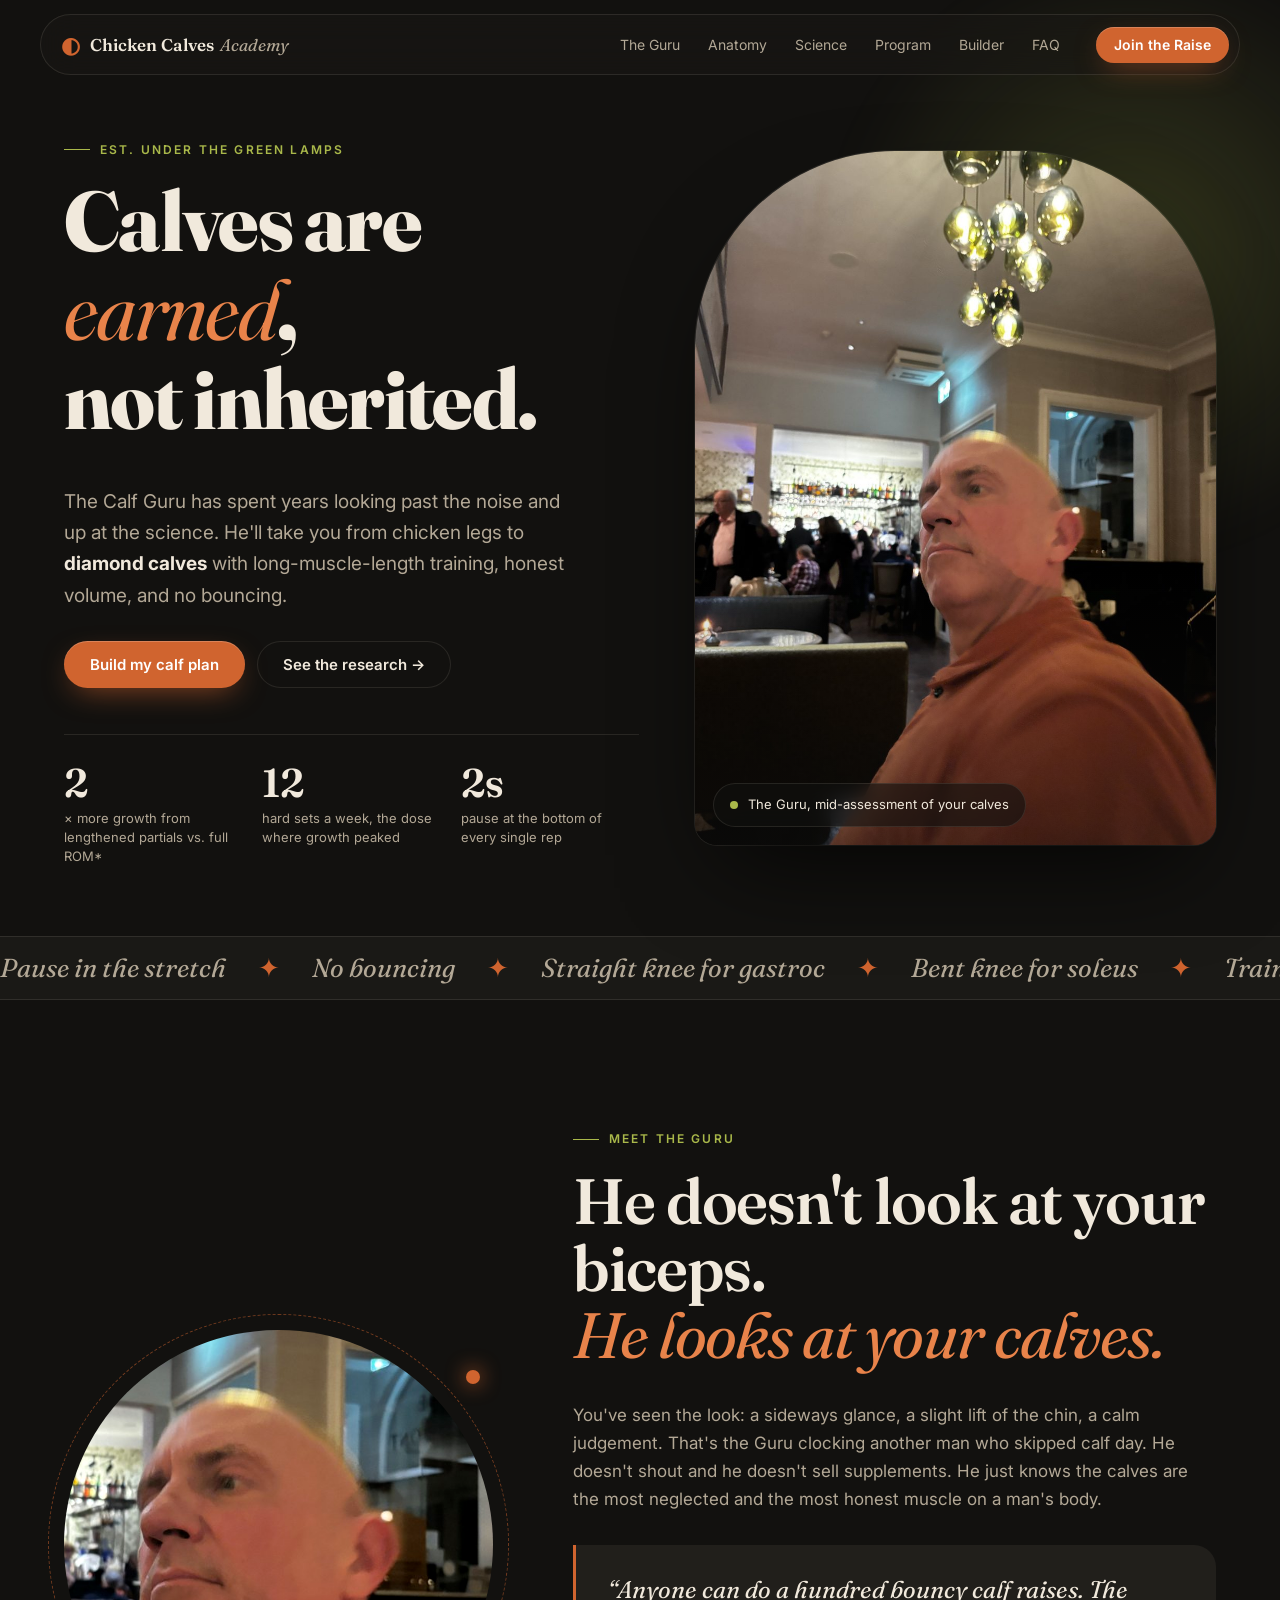
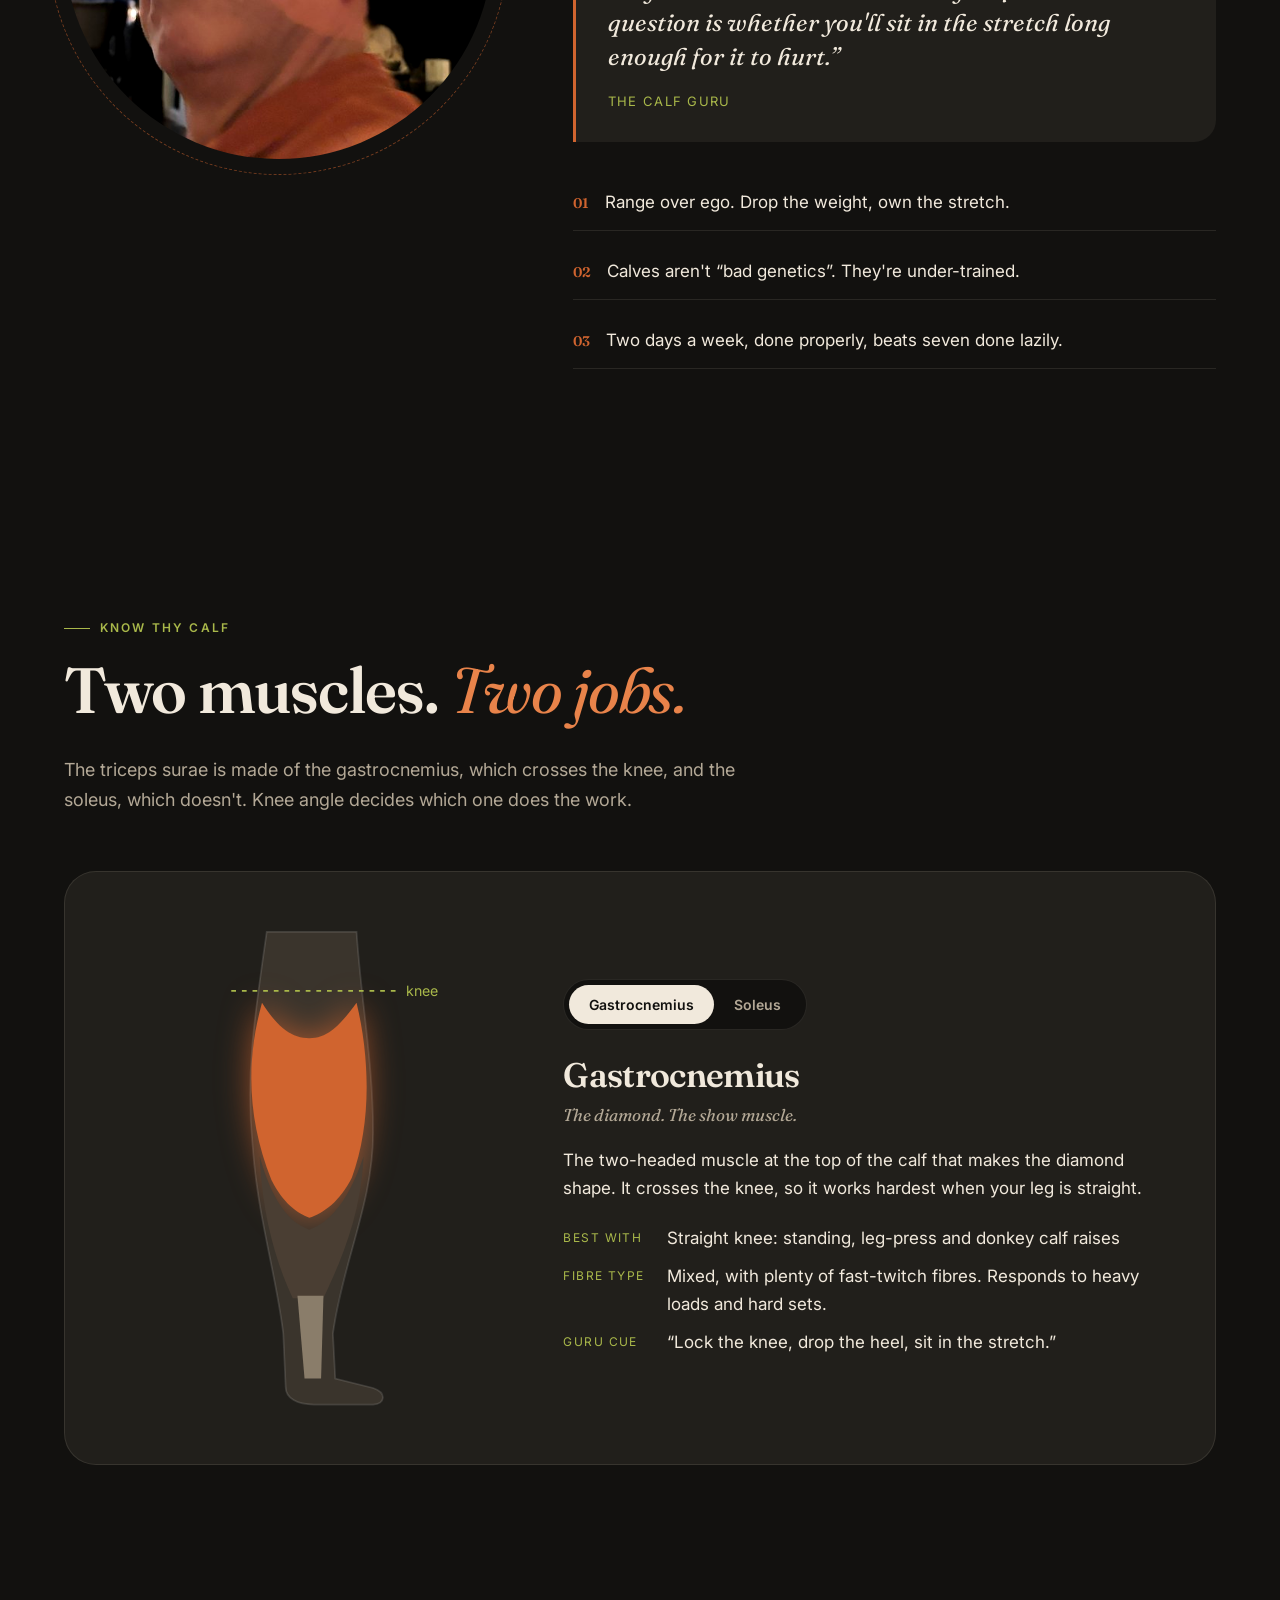
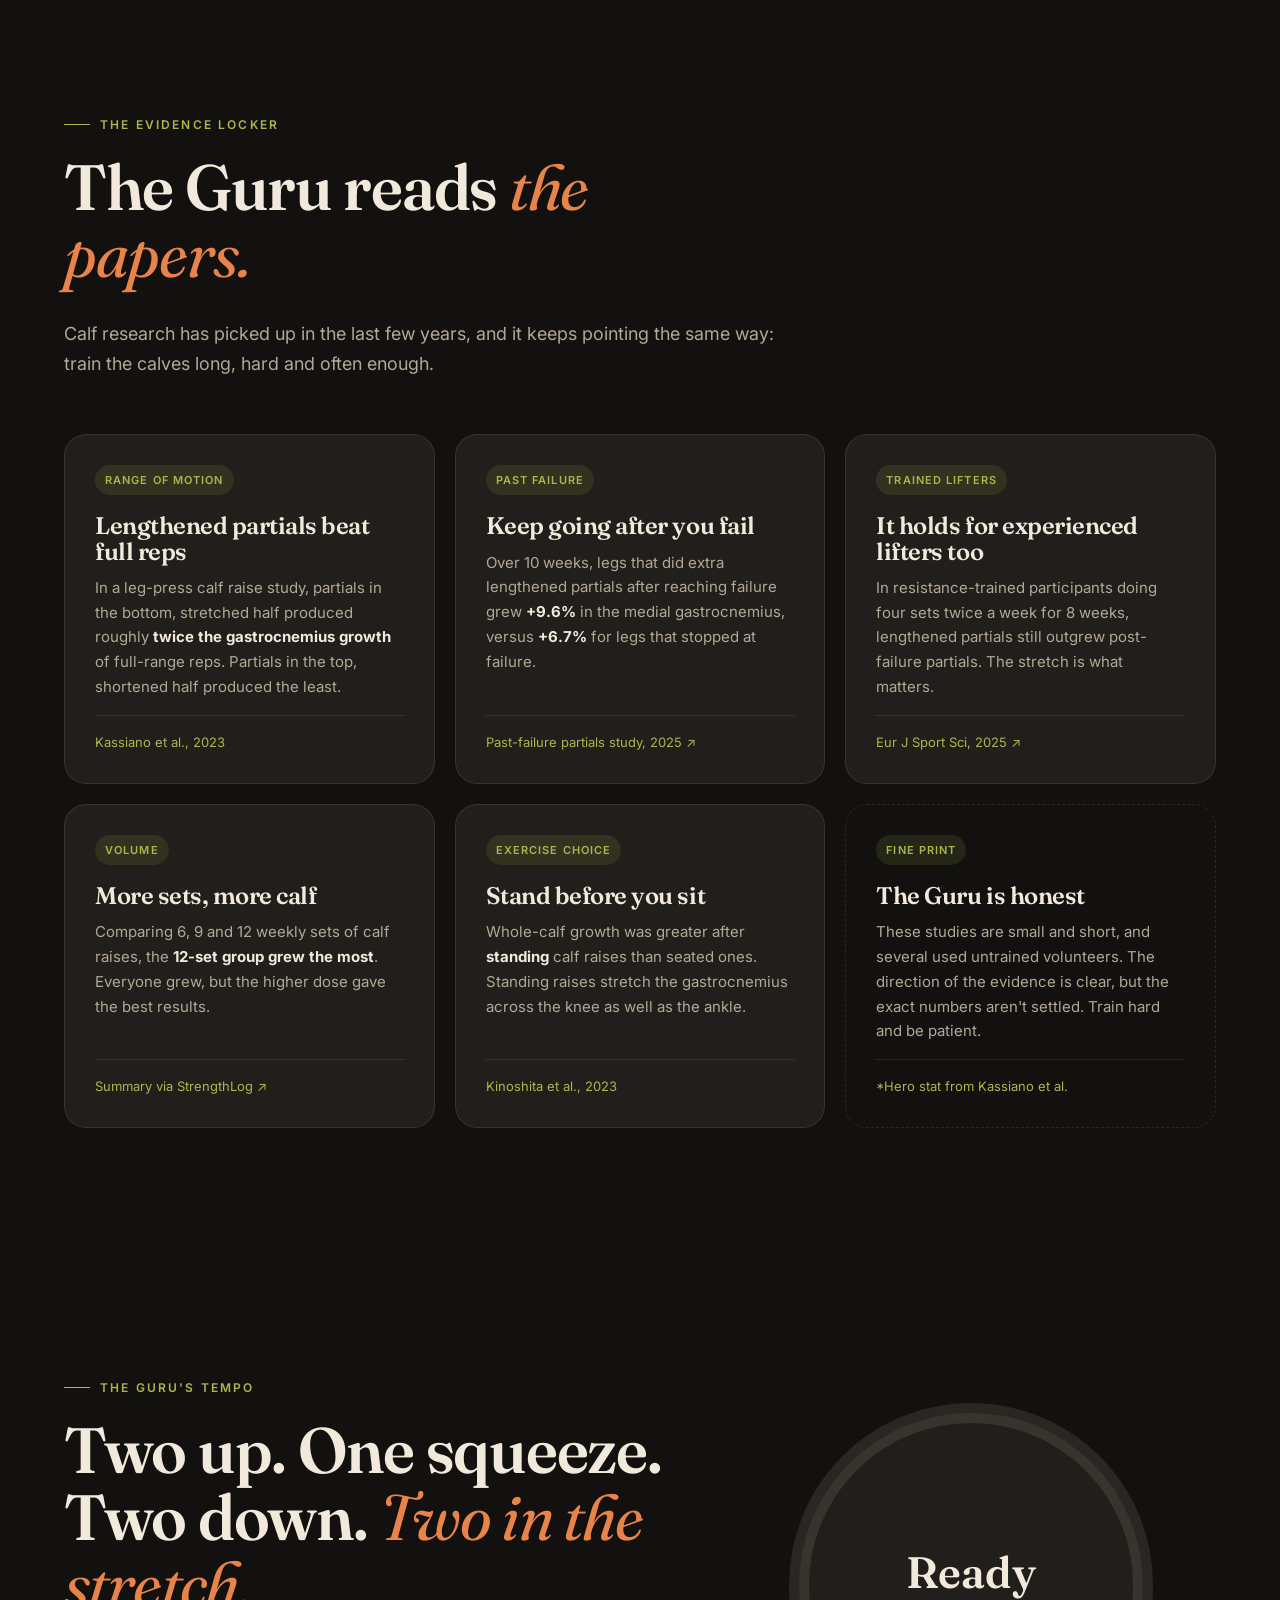
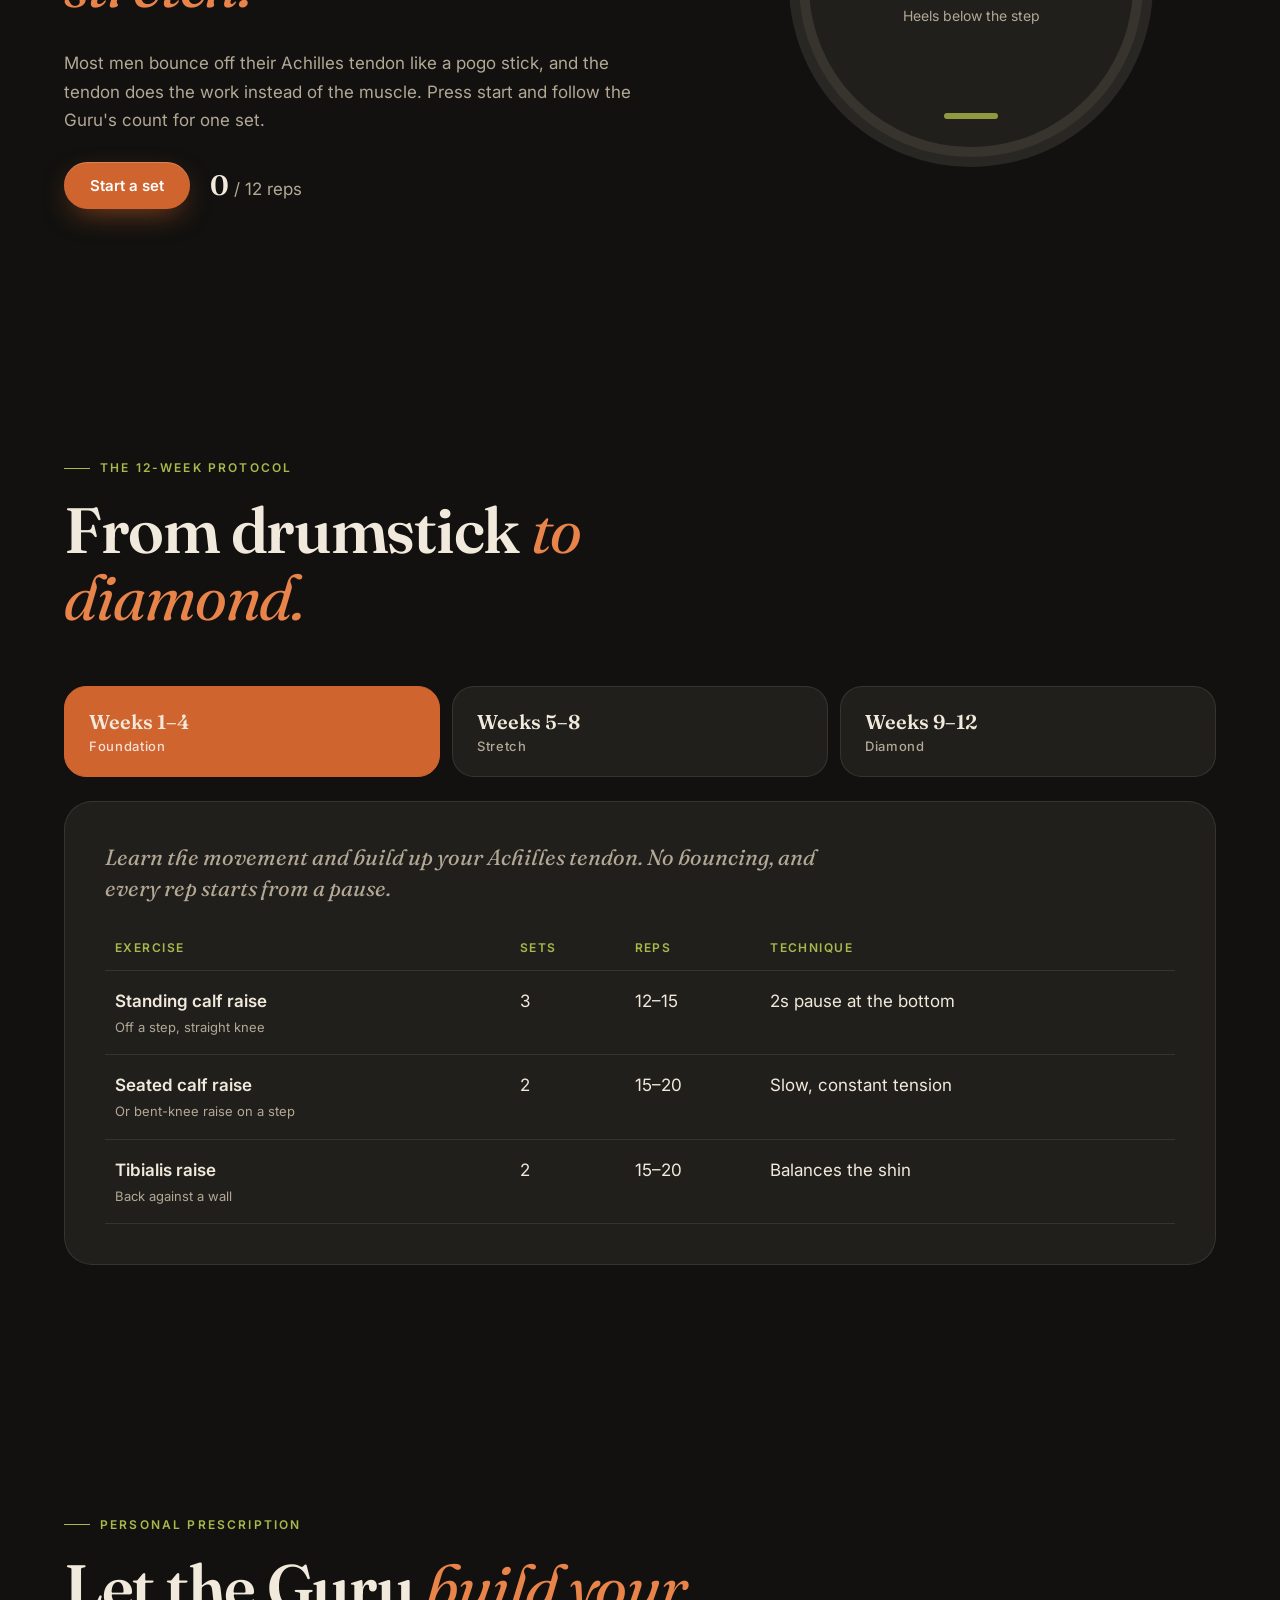
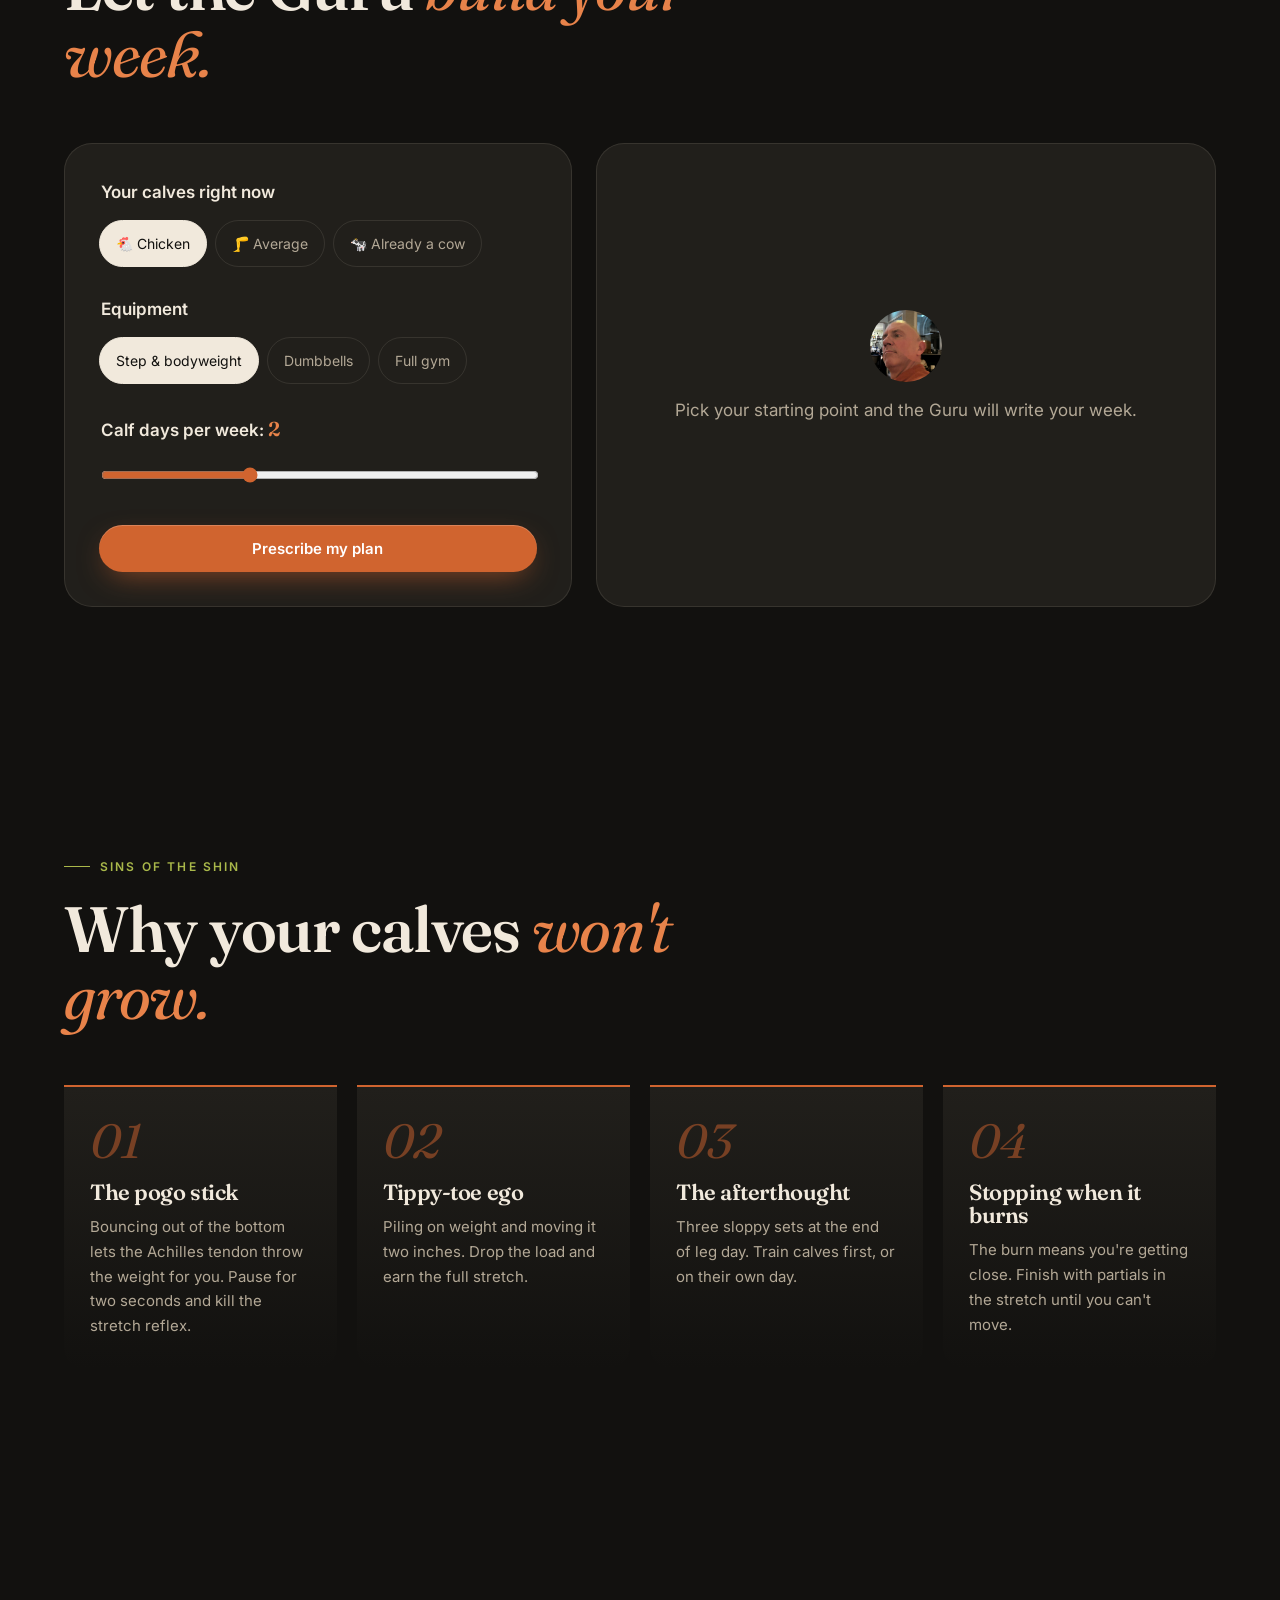
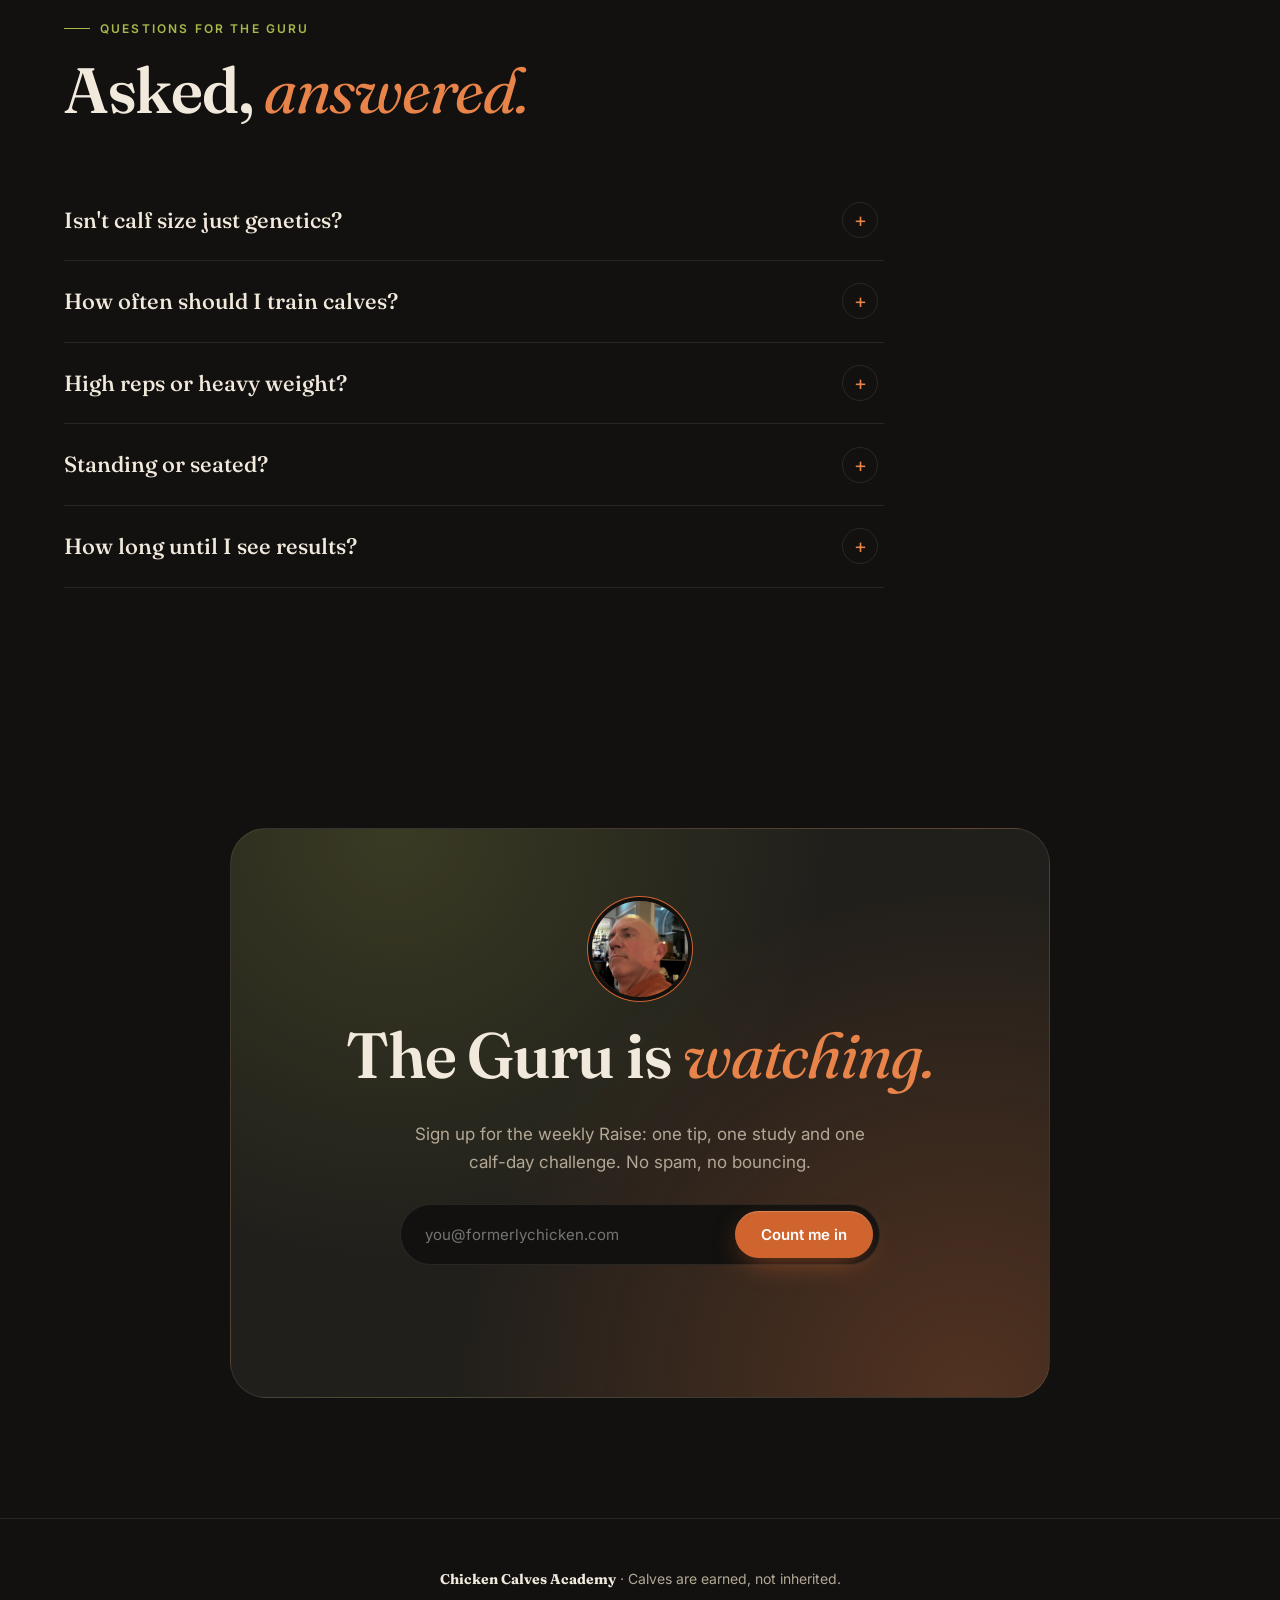
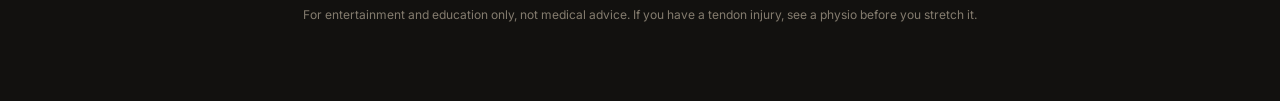
==== index.html @ 09a870e0 "Add Chicken Calves Academy site Static site featuring the Calf Guru: hero, anatomy explorer, researc" ====
<!doctype html>
<html lang="en">
<head>
<meta charset="utf-8">
<meta name="viewport" content="width=device-width, initial-scale=1">
<title>Chicken Calves Academy</title>
<meta name="description" content="The Calf Guru teaches men how to turn chicken legs into diamond calves, using training methods backed by research.">
<link rel="preconnect" href="https://fonts.googleapis.com">
<link rel="preconnect" href="https://fonts.gstatic.com" crossorigin>
<link href="https://fonts.googleapis.com/css2?family=Fraunces:ital,opsz,wght@0,9..144,400;0,9..144,600;0,9..144,800;1,9..144,400;1,9..144,600&family=Inter:wght@400;500;600;700&display=swap" rel="stylesheet">
<link rel="stylesheet" href="styles.css">
</head>
<body>

<a class="skip" href="#main">Skip to content</a>

<header class="nav" id="nav">
  <a href="#top" class="brand" aria-label="Chicken Calves Academy home">
    <span class="brand-mark" aria-hidden="true">◐</span>
    <span>Chicken&nbsp;Calves<em>Academy</em></span>
  </a>
  <nav class="nav-links" id="navLinks" aria-label="Primary">
    <a href="#guru">The Guru</a>
    <a href="#anatomy">Anatomy</a>
    <a href="#science">Science</a>
    <a href="#program">Program</a>
    <a href="#builder">Builder</a>
    <a href="#faq">FAQ</a>
  </nav>
  <a href="#join" class="btn btn-sm nav-cta">Join the Raise</a>
  <button class="menu-btn" id="menuBtn" aria-label="Open menu" aria-expanded="false" aria-controls="navLinks"><span></span><span></span></button>
</header>

<main id="main">

<!-- HERO -->
<section class="hero" id="top">
  <div class="hero-glow" aria-hidden="true"></div>
  <div class="hero-copy">
    <p class="eyebrow reveal">Est. under the green lamps</p>
    <h1 class="reveal">Calves are <em>earned</em>,<br>not inherited.</h1>
    <p class="lead reveal">The Calf Guru has spent years looking past the noise and up at the science. He'll take you from chicken legs to <strong>diamond calves</strong> with long-muscle-length training, honest volume, and no bouncing.</p>
    <div class="hero-actions reveal">
      <a href="#builder" class="btn">Build my calf plan</a>
      <a href="#science" class="btn btn-ghost">See the research →</a>
    </div>
    <dl class="hero-stats reveal">
      <div><dt data-count="2">0</dt><dd>× more growth from lengthened partials vs. full ROM*</dd></div>
      <div><dt data-count="12">0</dt><dd>hard sets a week, the dose where growth peaked</dd></div>
      <div><dt data-count="2" data-suffix="s">0</dt><dd>pause at the bottom of every single rep</dd></div>
    </dl>
  </div>
  <figure class="hero-photo reveal">
    <img src="assets/guru.jpg" alt="The Calf Guru in a burnt-orange shirt, glancing sideways beneath a cluster of green glass pendant lights" width="1000" height="1333" fetchpriority="high">
    <figcaption><span class="dot"></span> The Guru, mid-assessment of your calves</figcaption>
  </figure>
</section>

<div class="marquee" aria-hidden="true">
  <div class="marquee-track">
    <span>Pause in the stretch</span><span>✦</span><span>No bouncing</span><span>✦</span><span>Straight knee for gastroc</span><span>✦</span><span>Bent knee for soleus</span><span>✦</span><span>Train past failure</span><span>✦</span><span>Calves are not ankles</span><span>✦</span>
    <span>Pause in the stretch</span><span>✦</span><span>No bouncing</span><span>✦</span><span>Straight knee for gastroc</span><span>✦</span><span>Bent knee for soleus</span><span>✦</span><span>Train past failure</span><span>✦</span><span>Calves are not ankles</span><span>✦</span>
  </div>
</div>

<!-- GURU -->
<section class="section guru" id="guru">
  <div class="guru-portrait reveal">
    <img src="assets/guru-face.jpg" alt="Close-up of the Calf Guru looking sideways" width="560" height="560" loading="lazy">
    <div class="ring" aria-hidden="true"></div>
  </div>
  <div class="guru-copy">
    <p class="eyebrow reveal">Meet the Guru</p>
    <h2 class="reveal">He doesn't look at your biceps.<br><em>He looks at your calves.</em></h2>
    <p class="reveal">You've seen the look: a sideways glance, a slight lift of the chin, a calm judgement. That's the Guru clocking another man who skipped calf day. He doesn't shout and he doesn't sell supplements. He just knows the calves are the most neglected and the most honest muscle on a man's body.</p>
    <blockquote class="reveal">
      <p>“Anyone can do a hundred bouncy calf raises. The question is whether you'll sit in the stretch long enough for it to hurt.”</p>
      <cite>The Calf Guru</cite>
    </blockquote>
    <ul class="creed reveal">
      <li><span>01</span>Range over ego. Drop the weight, own the stretch.</li>
      <li><span>02</span>Calves aren't “bad genetics”. They're under-trained.</li>
      <li><span>03</span>Two days a week, done properly, beats seven done lazily.</li>
    </ul>
  </div>
</section>

<!-- ANATOMY -->
<section class="section anatomy" id="anatomy">
  <div class="section-head">
    <p class="eyebrow reveal">Know thy calf</p>
    <h2 class="reveal">Two muscles. <em>Two jobs.</em></h2>
    <p class="reveal">The triceps surae is made of the gastrocnemius, which crosses the knee, and the soleus, which doesn't. Knee angle decides which one does the work.</p>
  </div>
  <div class="anatomy-grid">
    <div class="anatomy-visual reveal">
      <svg viewBox="0 0 220 420" role="img" aria-labelledby="calfTitle" id="calfSvg">
        <title id="calfTitle">Diagram of the lower leg showing the gastrocnemius and soleus</title>
        <path class="leg" d="M70 10 C60 80 52 130 58 190 C62 250 78 300 84 350 L86 395 C86 405 96 410 110 410 L160 410 C170 410 172 400 160 396 L128 388 L126 350 C134 290 160 240 160 180 C160 120 150 70 146 10 Z"/>
        <path class="m-gastro" d="M66 70 C52 120 54 170 74 220 C84 240 96 248 106 252 C118 248 132 238 142 218 C158 175 158 120 146 70 C130 92 120 100 106 100 C92 100 80 92 66 70 Z"/>
        <path class="m-soleus" d="M64 200 C66 250 78 290 92 320 L118 320 C132 290 150 250 152 200 C140 236 124 256 106 262 C88 256 74 236 64 200 Z"/>
        <path class="tendon" d="M96 318 L102 388 L116 388 L118 318 Z"/>
        <line class="knee" x1="40" y1="60" x2="180" y2="60"/>
        <text x="188" y="64" class="svg-label">knee</text>
      </svg>
    </div>
    <div class="anatomy-panel reveal">
      <div class="seg" role="tablist" aria-label="Choose a muscle">
        <button role="tab" aria-selected="true" data-muscle="gastro" id="tab-gastro">Gastrocnemius</button>
        <button role="tab" aria-selected="false" data-muscle="soleus" id="tab-soleus">Soleus</button>
      </div>
      <div class="muscle-info" id="muscleInfo" role="tabpanel" aria-live="polite"></div>
    </div>
  </div>
</section>

<!-- SCIENCE -->
<section class="section science" id="science">
  <div class="section-head">
    <p class="eyebrow reveal">The evidence locker</p>
    <h2 class="reveal">The Guru reads <em>the papers.</em></h2>
    <p class="reveal">Calf research has picked up in the last few years, and it keeps pointing the same way: train the calves long, hard and often enough.</p>
  </div>
  <div class="cards">
    <article class="card reveal">
      <span class="tag">Range of motion</span>
      <h3>Lengthened partials beat full reps</h3>
      <p>In a leg-press calf raise study, partials in the bottom, stretched half produced roughly <strong>twice the gastrocnemius growth</strong> of full-range reps. Partials in the top, shortened half produced the least.</p>
      <footer>Kassiano et al., 2023</footer>
    </article>
    <article class="card reveal">
      <span class="tag">Past failure</span>
      <h3>Keep going after you fail</h3>
      <p>Over 10 weeks, legs that did extra lengthened partials after reaching failure grew <strong>+9.6%</strong> in the medial gastrocnemius, versus <strong>+6.7%</strong> for legs that stopped at failure.</p>
      <footer><a href="https://pmc.ncbi.nlm.nih.gov/articles/PMC11847862/" target="_blank" rel="noopener">Past-failure partials study, 2025 ↗</a></footer>
    </article>
    <article class="card reveal">
      <span class="tag">Trained lifters</span>
      <h3>It holds for experienced lifters too</h3>
      <p>In resistance-trained participants doing four sets twice a week for 8 weeks, lengthened partials still outgrew post-failure partials. The stretch is what matters.</p>
      <footer><a href="https://doaj.org/article/ef4745fcbfc0498db69a8815432c672c" target="_blank" rel="noopener">Eur J Sport Sci, 2025 ↗</a></footer>
    </article>
    <article class="card reveal">
      <span class="tag">Volume</span>
      <h3>More sets, more calf</h3>
      <p>Comparing 6, 9 and 12 weekly sets of calf raises, the <strong>12-set group grew the most</strong>. Everyone grew, but the higher dose gave the best results.</p>
      <footer><a href="https://www.strengthlog.com/calf-training-volume/" target="_blank" rel="noopener">Summary via StrengthLog ↗</a></footer>
    </article>
    <article class="card reveal">
      <span class="tag">Exercise choice</span>
      <h3>Stand before you sit</h3>
      <p>Whole-calf growth was greater after <strong>standing</strong> calf raises than seated ones. Standing raises stretch the gastrocnemius across the knee as well as the ankle.</p>
      <footer>Kinoshita et al., 2023</footer>
    </article>
    <article class="card card-note reveal">
      <span class="tag">Fine print</span>
      <h3>The Guru is honest</h3>
      <p>These studies are small and short, and several used untrained volunteers. The direction of the evidence is clear, but the exact numbers aren't settled. Train hard and be patient.</p>
      <footer>*Hero stat from Kassiano et al.</footer>
    </article>
  </div>
</section>

<!-- TEMPO COACH -->
<section class="section tempo" id="tempo">
  <div class="tempo-copy">
    <p class="eyebrow reveal">The Guru's tempo</p>
    <h2 class="reveal">Two up. One squeeze.<br>Two down. <em>Two in the stretch.</em></h2>
    <p class="reveal">Most men bounce off their Achilles tendon like a pogo stick, and the tendon does the work instead of the muscle. Press start and follow the Guru's count for one set.</p>
    <div class="tempo-controls reveal">
      <button class="btn" id="tempoBtn">Start a set</button>
      <span class="tempo-reps"><b id="repCount">0</b> / 12 reps</span>
    </div>
  </div>
  <div class="tempo-dial reveal" aria-live="polite">
    <svg viewBox="0 0 200 200" aria-hidden="true">
      <circle cx="100" cy="100" r="86" class="dial-bg"/>
      <circle cx="100" cy="100" r="86" class="dial-fg" id="dialFg"/>
    </svg>
    <div class="dial-center">
      <span class="phase" id="phaseLabel">Ready</span>
      <span class="phase-sub" id="phaseSub">Heels below the step</span>
    </div>
    <div class="heel" id="heel" aria-hidden="true"></div>
  </div>
</section>

<!-- PROGRAM -->
<section class="section program" id="program">
  <div class="section-head">
    <p class="eyebrow reveal">The 12-week protocol</p>
    <h2 class="reveal">From drumstick <em>to diamond.</em></h2>
  </div>
  <div class="phases reveal" role="tablist" aria-label="Program phases">
    <button role="tab" aria-selected="true" data-phase="0">Weeks 1–4<small>Foundation</small></button>
    <button role="tab" aria-selected="false" data-phase="1">Weeks 5–8<small>Stretch</small></button>
    <button role="tab" aria-selected="false" data-phase="2">Weeks 9–12<small>Diamond</small></button>
  </div>
  <div class="phase-body reveal" id="phaseBody" role="tabpanel" aria-live="polite"></div>
</section>

<!-- BUILDER -->
<section class="section builder" id="builder">
  <div class="section-head">
    <p class="eyebrow reveal">Personal prescription</p>
    <h2 class="reveal">Let the Guru <em>build your week.</em></h2>
  </div>
  <div class="builder-grid">
    <form class="builder-form reveal" id="builderForm">
      <fieldset>
        <legend>Your calves right now</legend>
        <div class="chips">
          <label><input type="radio" name="level" value="chicken" checked><span>🐔 Chicken</span></label>
          <label><input type="radio" name="level" value="average"><span>🦵 Average</span></label>
          <label><input type="radio" name="level" value="cow"><span>🐄 Already a cow</span></label>
        </div>
      </fieldset>
      <fieldset>
        <legend>Equipment</legend>
        <div class="chips">
          <label><input type="radio" name="equip" value="home" checked><span>Step &amp; bodyweight</span></label>
          <label><input type="radio" name="equip" value="dumbbell"><span>Dumbbells</span></label>
          <label><input type="radio" name="equip" value="gym"><span>Full gym</span></label>
        </div>
      </fieldset>
      <fieldset>
        <legend>Calf days per week: <output id="daysOut">2</output></legend>
        <input type="range" id="days" name="days" min="1" max="4" value="2">
      </fieldset>
      <button class="btn btn-full" type="submit">Prescribe my plan</button>
    </form>
    <div class="builder-result reveal" id="builderResult" aria-live="polite">
      <div class="placeholder">
        <img src="assets/guru-face.jpg" alt="" width="72" height="72">
        <p>Pick your starting point and the Guru will write your week.</p>
      </div>
    </div>
  </div>
</section>

<!-- MISTAKES -->
<section class="section mistakes">
  <div class="section-head">
    <p class="eyebrow reveal">Sins of the shin</p>
    <h2 class="reveal">Why your calves <em>won't grow.</em></h2>
  </div>
  <ol class="sins">
    <li class="reveal"><h3>The pogo stick</h3><p>Bouncing out of the bottom lets the Achilles tendon throw the weight for you. Pause for two seconds and kill the stretch reflex.</p></li>
    <li class="reveal"><h3>Tippy-toe ego</h3><p>Piling on weight and moving it two inches. Drop the load and earn the full stretch.</p></li>
    <li class="reveal"><h3>The afterthought</h3><p>Three sloppy sets at the end of leg day. Train calves first, or on their own day.</p></li>
    <li class="reveal"><h3>Stopping when it burns</h3><p>The burn means you're getting close. Finish with partials in the stretch until you can't move.</p></li>
  </ol>
</section>

<!-- FAQ -->
<section class="section faq" id="faq">
  <div class="section-head">
    <p class="eyebrow reveal">Questions for the Guru</p>
    <h2 class="reveal">Asked, <em>answered.</em></h2>
  </div>
  <div class="faq-list">
    <details class="reveal"><summary>Isn't calf size just genetics?</summary><p>Genetics decide your ceiling and how high your muscle belly sits. They don't decide whether you've reached that ceiling. Almost nobody has. Studies show untrained calves grow well within a few weeks when they're trained properly.</p></details>
    <details class="reveal"><summary>How often should I train calves?</summary><p>Two or three sessions a week works for most people. Aim for about 8–16 hard sets a week in total, and build up gradually. Calves recover fairly quickly, but your Achilles tendon needs time to adapt.</p></details>
    <details class="reveal"><summary>High reps or heavy weight?</summary><p>Both work if the sets are hard. The Guru suggests 8–15 controlled reps, then lengthened partials to failure. How far you go into the stretch matters more than the exact rep count.</p></details>
    <details class="reveal"><summary>Standing or seated?</summary><p>Do both, but prioritise standing. A straight knee lets the gastrocnemius stretch. A bent knee mostly leaves the work to the soleus.</p></details>
    <details class="reveal"><summary>How long until I see results?</summary><p>Studies measure growth after 6–10 weeks. You'll probably notice it in the mirror at around 3 months, and in shorts the following summer.</p></details>
  </div>
</section>

<!-- JOIN -->
<section class="section join" id="join">
  <div class="join-card reveal">
    <img src="assets/guru-face.jpg" alt="" width="96" height="96" class="join-face">
    <h2>The Guru is <em>watching.</em></h2>
    <p>Sign up for the weekly Raise: one tip, one study and one calf-day challenge. No spam, no bouncing.</p>
    <form class="join-form" id="joinForm">
      <label class="sr-only" for="email">Email address</label>
      <input type="email" id="email" placeholder="you@formerlychicken.com" required>
      <button class="btn" type="submit">Count me in</button>
    </form>
    <p class="join-msg" id="joinMsg" role="status"></p>
  </div>
</section>

</main>

<footer class="footer">
  <p><strong>Chicken Calves Academy</strong> · Calves are earned, not inherited.</p>
  <p class="fine">For entertainment and education only, not medical advice. If you have a tendon injury, see a physio before you stretch it.</p>
</footer>

<script src="app.js"></script>
</body>
</html>
---- styles.css ----
:root {
  --bg: #12110f;
  --bg-2: #1a1916;
  --surface: #211f1b;
  --surface-2: #2a2722;
  --line: rgba(240, 228, 210, 0.1);
  --text: #f1e9dc;
  --muted: #b3a896;
  --orange: #d0642f;
  --orange-2: #e8834a;
  --green: #a9b84a;
  --green-glass: #6f7a33;
  --serif: "Fraunces", Georgia, serif;
  --sans: "Inter", system-ui, -apple-system, sans-serif;
  --radius: 22px;
  --ease: cubic-bezier(.2, .7, .2, 1);
  --max: 1200px;
}

* { box-sizing: border-box; }
html { scroll-behavior: smooth; scroll-padding-top: 80px; overflow-x: clip; }
body {
  margin: 0;
  background: var(--bg);
  color: var(--text);
  font: 17px/1.65 var(--sans);
  -webkit-font-smoothing: antialiased;
  overflow-x: clip;
}
img { max-width: 100%; height: auto; display: block; }
a { color: inherit; }
h1, h2, h3 { font-family: var(--serif); font-weight: 600; line-height: 1.05; margin: 0 0 .5em; letter-spacing: -0.02em; }
h1 em, h2 em { font-style: italic; color: var(--orange-2); font-weight: 400; }
p { margin: 0 0 1em; }
.sr-only { position: absolute; width: 1px; height: 1px; overflow: hidden; clip: rect(0 0 0 0); }
.skip { position: absolute; left: -999px; top: 8px; background: var(--orange); color: #fff; padding: 8px 14px; border-radius: 8px; z-index: 100; }
.skip:focus { left: 16px; }
:focus-visible { outline: 2px solid var(--green); outline-offset: 3px; border-radius: 6px; }

.eyebrow {
  font-size: 12px; font-weight: 600; letter-spacing: .18em; text-transform: uppercase;
  color: var(--green); display: inline-flex; align-items: center; gap: 10px; margin-bottom: 18px;
}
.eyebrow::before { content: ""; width: 26px; height: 1px; background: currentColor; }

/* Buttons */
.btn {
  display: inline-flex; align-items: center; justify-content: center; gap: 8px;
  background: var(--orange); color: #fff; text-decoration: none; border: 0; cursor: pointer;
  font: 600 15px/1 var(--sans); padding: 16px 26px; border-radius: 999px;
  box-shadow: 0 10px 30px -10px rgba(208, 100, 47, .7), inset 0 1px 0 rgba(255,255,255,.2);
  transition: transform .25s var(--ease), background .25s, box-shadow .25s;
}
.btn:hover { transform: translateY(-2px); background: var(--orange-2); }
.btn:active { transform: translateY(0); }
.btn-ghost { background: transparent; color: var(--text); box-shadow: inset 0 0 0 1px var(--line); }
.btn-ghost:hover { background: rgba(255,255,255,.05); }
.btn-sm { padding: 11px 18px; font-size: 14px; }
.btn-full { width: 100%; }

/* Nav */
.nav {
  position: fixed; inset: 14px 14px auto; z-index: 50;
  max-width: var(--max); margin: 0 auto;
  display: flex; align-items: center; gap: 24px;
  padding: 10px 10px 10px 20px; border-radius: 999px;
  background: rgba(26, 25, 22, .55); backdrop-filter: blur(18px) saturate(140%);
  -webkit-backdrop-filter: blur(18px) saturate(140%);
  border: 1px solid var(--line);
  transition: background .3s, transform .4s var(--ease);
}
.nav.scrolled { background: rgba(18, 17, 15, .85); }
.brand { display: flex; align-items: center; gap: 10px; text-decoration: none; font: 600 17px/1 var(--serif); }
.brand em { font-style: italic; font-weight: 400; color: var(--muted); margin-left: 6px; }
.brand-mark { color: var(--orange); font-size: 22px; }
.nav-links { display: flex; gap: 4px; margin-left: auto; }
.nav-links a { text-decoration: none; font-size: 14px; color: var(--muted); padding: 8px 12px; border-radius: 999px; transition: color .2s, background .2s; }
.nav-links a:hover, .nav-links a.active { color: var(--text); background: rgba(255,255,255,.06); }
.menu-btn { display: none; }

/* Hero */
.hero {
  position: relative; min-height: 100vh; max-width: var(--max); margin: 0 auto;
  display: grid; grid-template-columns: 1.05fr .95fr; gap: 56px; align-items: center;
  padding: 130px 24px 70px;
}
.hero-glow {
  position: absolute; inset: -10% -20% auto auto; width: 700px; height: 700px; pointer-events: none;
  background: radial-gradient(circle, rgba(169, 184, 74, .22), transparent 60%);
  filter: blur(20px); z-index: -1;
  animation: glow 8s ease-in-out infinite alternate;
}
@keyframes glow { to { transform: translate(-60px, 40px) scale(1.1); opacity: .7; } }
.hero h1 { font-size: clamp(48px, 6.6vw, 96px); font-weight: 800; }
.lead { font-size: 19px; color: var(--muted); max-width: 520px; }
.lead strong { color: var(--text); }
.hero-actions { display: flex; flex-wrap: wrap; gap: 12px; margin: 30px 0 46px; }
.hero-stats { display: grid; grid-template-columns: repeat(3, 1fr); gap: 20px; margin: 0; padding-top: 28px; border-top: 1px solid var(--line); }
.hero-stats dt { font: 600 40px/1 var(--serif); color: var(--text); margin-bottom: 6px; }
.hero-stats dd { margin: 0; font-size: 13px; color: var(--muted); line-height: 1.45; }
.hero-photo { position: relative; margin: 0; }
.hero-photo img {
  width: 100%; aspect-ratio: 3 / 4; object-fit: cover; object-position: 60% 30%;
  border-radius: 200px 200px var(--radius) var(--radius);
  box-shadow: 0 40px 100px -30px rgba(0,0,0,.8), 0 0 0 1px var(--line);
}
.hero-photo::after {
  content: ""; position: absolute; inset: 0; border-radius: 200px 200px var(--radius) var(--radius);
  background: linear-gradient(180deg, transparent 60%, rgba(18,17,15,.55));
  pointer-events: none;
}
.hero-photo figcaption {
  position: absolute; left: 18px; bottom: 18px; z-index: 1;
  display: flex; align-items: center; gap: 10px; font-size: 13px;
  padding: 10px 16px; border-radius: 999px;
  background: rgba(18,17,15,.6); backdrop-filter: blur(10px); -webkit-backdrop-filter: blur(10px);
  border: 1px solid var(--line);
}
.dot { width: 8px; height: 8px; border-radius: 50%; background: var(--green); box-shadow: 0 0 0 0 rgba(169,184,74,.7); animation: pulse 2s infinite; }
@keyframes pulse { 70% { box-shadow: 0 0 0 10px rgba(169,184,74,0); } 100% { box-shadow: 0 0 0 0 rgba(169,184,74,0); } }

/* Marquee */
.marquee { overflow: hidden; border-block: 1px solid var(--line); background: var(--bg-2); padding: 18px 0; }
.marquee-track { display: flex; gap: 32px; width: max-content; animation: marquee 40s linear infinite; }
.marquee span { font: italic 400 26px/1 var(--serif); white-space: nowrap; color: var(--muted); }
.marquee span:nth-child(even) { color: var(--orange); font-style: normal; }
@keyframes marquee { to { transform: translateX(-50%); } }

/* Sections */
.section { max-width: var(--max); margin: 0 auto; padding: 120px 24px; }
.section h2 { font-size: clamp(36px, 5vw, 64px); }
.section-head { max-width: 720px; margin-bottom: 56px; }
.section-head p:not(.eyebrow) { color: var(--muted); font-size: 18px; }

/* Guru */
.guru { display: grid; grid-template-columns: .8fr 1.2fr; gap: 80px; align-items: center; }
.guru-portrait { position: relative; }
.guru-portrait img { border-radius: 50%; aspect-ratio: 1; object-fit: cover; width: 100%; filter: saturate(1.05) contrast(1.05); }
.ring {
  position: absolute; inset: -16px; border-radius: 50%;
  border: 1px dashed rgba(208,100,47,.5);
  animation: spin 40s linear infinite;
}
.ring::before { content: ""; position: absolute; top: 12%; right: 6%; width: 14px; height: 14px; border-radius: 50%; background: var(--orange); box-shadow: 0 0 20px var(--orange); }
@keyframes spin { to { transform: rotate(360deg); } }
.guru-copy > p:not(.eyebrow) { color: var(--muted); }
blockquote { margin: 32px 0; padding: 28px 32px; border-left: 3px solid var(--orange); background: var(--surface); border-radius: 0 var(--radius) var(--radius) 0; }
blockquote p { font: italic 400 24px/1.4 var(--serif); margin: 0 0 12px; }
cite { font-style: normal; font-size: 13px; color: var(--green); letter-spacing: .1em; text-transform: uppercase; }
.creed { list-style: none; padding: 0; margin: 0; display: grid; gap: 12px; }
.creed li { display: flex; gap: 16px; align-items: baseline; padding: 14px 0; border-bottom: 1px solid var(--line); }
.creed span { font: 600 14px var(--serif); color: var(--orange); }

/* Anatomy */
.anatomy-grid { display: grid; grid-template-columns: .8fr 1.2fr; gap: 48px; align-items: center; background: var(--surface); border: 1px solid var(--line); border-radius: 32px; padding: 48px; }
.anatomy-visual { display: grid; place-items: center; }
#calfSvg { width: 100%; max-width: 260px; height: auto; }
.leg { fill: #3a342c; stroke: rgba(255,255,255,.12); stroke-width: 1.5; }
.m-gastro, .m-soleus { transition: fill .5s var(--ease), opacity .5s, filter .5s; }
.m-gastro { fill: var(--orange); }
.m-soleus { fill: #5a4a3c; }
.tendon { fill: #8a7d6a; }
.knee { stroke: var(--green); stroke-dasharray: 4 5; stroke-width: 1.5; }
.svg-label { fill: var(--green); font: 12px var(--sans); }
#calfSvg[data-active="gastro"] .m-gastro { fill: var(--orange); filter: drop-shadow(0 0 14px rgba(208,100,47,.7)); }
#calfSvg[data-active="gastro"] .m-soleus { fill: #4a3e33; }
#calfSvg[data-active="soleus"] .m-soleus { fill: var(--green); filter: drop-shadow(0 0 14px rgba(169,184,74,.7)); }
#calfSvg[data-active="soleus"] .m-gastro { fill: #4a3e33; opacity: .55; }
.seg { display: inline-flex; padding: 5px; background: var(--bg); border-radius: 999px; border: 1px solid var(--line); margin-bottom: 28px; }
.seg button { border: 0; background: transparent; color: var(--muted); font: 600 14px var(--sans); padding: 11px 20px; border-radius: 999px; cursor: pointer; transition: background .3s, color .3s; }
.seg button[aria-selected="true"] { background: var(--text); color: var(--bg); }
.muscle-info h3 { font-size: 34px; }
.muscle-info .latin { color: var(--muted); font-style: italic; font-family: var(--serif); margin-top: -10px; }
.muscle-info dl { display: grid; grid-template-columns: auto 1fr; gap: 10px 22px; margin: 22px 0 0; }
.muscle-info dt { font-size: 12px; text-transform: uppercase; letter-spacing: .12em; color: var(--green); padding-top: 4px; }
.muscle-info dd { margin: 0; }
.fade-in { animation: fadeIn .5s var(--ease); }
@keyframes fadeIn { from { opacity: 0; transform: translateY(8px); } }

/* Science cards */
.cards { display: grid; grid-template-columns: repeat(3, 1fr); gap: 20px; }
.card {
  position: relative; display: flex; flex-direction: column;
  padding: 30px; border-radius: var(--radius); background: var(--surface); border: 1px solid var(--line);
  transition: transform .4s var(--ease), border-color .4s, background .4s;
  overflow: hidden;
}
.card::before {
  content: ""; position: absolute; inset: auto -40% -60% auto; width: 240px; height: 240px; border-radius: 50%;
  background: radial-gradient(circle, rgba(208,100,47,.18), transparent 70%); opacity: 0; transition: opacity .4s;
}
.card:hover { transform: translateY(-6px); border-color: rgba(208,100,47,.4); }
.card:hover::before { opacity: 1; }
.card h3 { font-size: 24px; margin-top: 18px; }
.card p { color: var(--muted); font-size: 15px; flex: 1; }
.card strong { color: var(--text); }
.card footer { font-size: 13px; color: var(--green); padding-top: 16px; border-top: 1px solid var(--line); }
.card footer a { text-decoration: none; }
.card footer a:hover { text-decoration: underline; }
.tag { align-self: flex-start; font-size: 11px; font-weight: 600; letter-spacing: .1em; text-transform: uppercase; padding: 6px 10px; border-radius: 999px; background: rgba(169,184,74,.12); color: var(--green); }
.card-note { background: transparent; border-style: dashed; }

/* Tempo */
.tempo { display: grid; grid-template-columns: 1.1fr .9fr; gap: 64px; align-items: center; }
.tempo-copy > p:not(.eyebrow) { color: var(--muted); }
.tempo-controls { display: flex; align-items: center; gap: 20px; margin-top: 28px; }
.tempo-reps { color: var(--muted); }
.tempo-reps b { color: var(--text); font: 600 28px var(--serif); }
.tempo-dial { position: relative; aspect-ratio: 1; max-width: 400px; width: 100%; margin: 0 auto; }
.tempo-dial svg { width: 100%; height: 100%; transform: rotate(-90deg); }
.dial-bg { fill: var(--surface); stroke: var(--line); stroke-width: 10; }
.dial-fg { fill: none; stroke: var(--orange); stroke-width: 10; stroke-linecap: round; stroke-dasharray: 540.35; stroke-dashoffset: 540.35; transition: stroke .3s; }
.dial-center { position: absolute; inset: 0; display: grid; place-content: center; text-align: center; }
.phase { font: 600 44px/1 var(--serif); }
.phase-sub { color: var(--muted); font-size: 14px; margin-top: 10px; }
.heel { position: absolute; left: 50%; bottom: 18%; width: 54px; height: 6px; margin-left: -27px; border-radius: 4px; background: var(--green); transition: transform 1s var(--ease); opacity: .8; }

/* Program */
.phases { display: grid; grid-template-columns: repeat(3, 1fr); gap: 12px; margin-bottom: 24px; }
.phases button {
  text-align: left; cursor: pointer; border: 1px solid var(--line); background: var(--surface); color: var(--text);
  font: 600 20px var(--serif); padding: 22px 24px; border-radius: var(--radius); transition: all .3s var(--ease);
}
.phases button small { display: block; font: 500 13px var(--sans); color: var(--muted); margin-top: 4px; letter-spacing: .05em; }
.phases button[aria-selected="true"] { background: var(--orange); border-color: var(--orange); }
.phases button[aria-selected="true"] small { color: rgba(255,255,255,.8); }
.phase-body { background: var(--surface); border: 1px solid var(--line); border-radius: 28px; padding: 40px; }
.phase-body .goal { font: italic 400 22px/1.4 var(--serif); color: var(--muted); max-width: 720px; }
.exercise-table { width: 100%; border-collapse: collapse; margin-top: 18px; }
.exercise-table th { text-align: left; font-size: 12px; text-transform: uppercase; letter-spacing: .12em; color: var(--green); font-weight: 600; padding: 12px 10px; border-bottom: 1px solid var(--line); }
.exercise-table td { padding: 16px 10px; border-bottom: 1px solid var(--line); vertical-align: top; }
.exercise-table td:first-child { font-weight: 600; }
.exercise-table td small { display: block; color: var(--muted); font-weight: 400; font-size: 13px; margin-top: 2px; }

/* Builder */
.builder-grid { display: grid; grid-template-columns: .9fr 1.1fr; gap: 24px; }
.builder-form, .builder-result { background: var(--surface); border: 1px solid var(--line); border-radius: 28px; padding: 34px; }
fieldset { border: 0; padding: 0; margin: 0 0 28px; }
legend { font-weight: 600; margin-bottom: 14px; }
legend output { color: var(--orange-2); font-family: var(--serif); font-size: 20px; }
.chips { display: flex; flex-wrap: wrap; gap: 8px; }
.chips label { cursor: pointer; }
.chips input { position: absolute; opacity: 0; pointer-events: none; }
.chips span { display: inline-block; padding: 11px 16px; border-radius: 999px; border: 1px solid var(--line); font-size: 14px; color: var(--muted); transition: all .2s; }
.chips label:hover span { border-color: rgba(255,255,255,.25); color: var(--text); }
.chips input:checked + span { background: var(--text); color: var(--bg); border-color: var(--text); }
.chips input:focus-visible + span { outline: 2px solid var(--green); outline-offset: 2px; }
input[type="range"] { width: 100%; accent-color: var(--orange); height: 28px; }
.placeholder { height: 100%; min-height: 260px; display: grid; place-content: center; justify-items: center; text-align: center; color: var(--muted); gap: 14px; }
.placeholder img { border-radius: 50%; width: 72px; height: 72px; object-fit: cover; }
.plan-head { display: flex; align-items: center; gap: 14px; margin-bottom: 18px; }
.plan-head img { width: 52px; height: 52px; border-radius: 50%; object-fit: cover; }
.plan-head h3 { margin: 0; font-size: 26px; }
.plan-head p { margin: 0; color: var(--muted); font-size: 14px; }
.plan-days { display: grid; gap: 12px; }
.plan-day { background: var(--bg-2); border: 1px solid var(--line); border-radius: 16px; padding: 18px 20px; }
.plan-day h4 { margin: 0 0 8px; font: 600 13px var(--sans); letter-spacing: .12em; text-transform: uppercase; color: var(--orange-2); }
.plan-day ul { margin: 0; padding-left: 18px; color: var(--text); font-size: 15px; }
.plan-day li { margin: 4px 0; }
.plan-day li span { color: var(--muted); }
.plan-note { margin-top: 16px; font-size: 14px; color: var(--muted); font-style: italic; }

/* Sins */
.sins { list-style: none; padding: 0; margin: 0; display: grid; grid-template-columns: repeat(4, 1fr); gap: 20px; counter-reset: sin; }
.sins li { counter-increment: sin; padding: 30px 26px; border-top: 2px solid var(--orange); background: linear-gradient(180deg, var(--surface), transparent); border-radius: 0 0 var(--radius) var(--radius); }
.sins li::before { content: "0" counter(sin); font: italic 400 48px/1 var(--serif); color: var(--orange); opacity: .5; display: block; margin-bottom: 16px; }
.sins h3 { font-size: 22px; }
.sins p { color: var(--muted); font-size: 15px; margin: 0; }

/* FAQ */
.faq-list { max-width: 820px; }
details { border-bottom: 1px solid var(--line); }
summary {
  list-style: none; cursor: pointer; padding: 26px 48px 26px 0; position: relative;
  font: 500 22px/1.3 var(--serif);
}
summary::-webkit-details-marker { display: none; }
summary::after {
  content: "+"; position: absolute; right: 6px; top: 50%; transform: translateY(-50%);
  width: 34px; height: 34px; border-radius: 50%; display: grid; place-items: center;
  border: 1px solid var(--line); font: 400 20px var(--sans); color: var(--orange-2); transition: transform .3s var(--ease), background .3s;
}
details[open] summary::after { transform: translateY(-50%) rotate(45deg); background: var(--surface-2); }
details p { color: var(--muted); padding-bottom: 24px; max-width: 680px; animation: fadeIn .4s var(--ease); }

/* Join */
.join-card {
  text-align: center; max-width: 820px; margin: 0 auto; padding: 72px 40px; border-radius: 36px;
  background:
    radial-gradient(circle at 20% 0%, rgba(169,184,74,.18), transparent 50%),
    radial-gradient(circle at 90% 100%, rgba(208,100,47,.28), transparent 55%),
    var(--surface);
  border: 1px solid var(--line);
}
.join-face { width: 96px; height: 96px; border-radius: 50%; object-fit: cover; margin: 0 auto 24px; box-shadow: 0 0 0 4px var(--bg), 0 0 0 5px var(--orange); }
.join-card > p { color: var(--muted); max-width: 480px; margin-inline: auto; }
.join-form { display: flex; gap: 10px; max-width: 480px; margin: 28px auto 0; padding: 6px; background: var(--bg); border-radius: 999px; border: 1px solid var(--line); }
.join-form input { flex: 1; min-width: 0; background: transparent; border: 0; color: var(--text); font: 15px var(--sans); padding: 0 18px; }
.join-form input:focus { outline: none; }
.join-form:focus-within { border-color: var(--orange); }
.join-msg { min-height: 1.6em; margin-top: 16px; color: var(--green) !important; }

.footer { text-align: center; padding: 48px 24px 64px; border-top: 1px solid var(--line); color: var(--muted); font-size: 14px; }
.footer strong { color: var(--text); font-family: var(--serif); }
.fine { font-size: 12px; opacity: .7; }

/* Reveal */
.reveal { opacity: 0; transform: translateY(24px); transition: opacity .9s var(--ease), transform .9s var(--ease); }
.reveal.in { opacity: 1; transform: none; }

/* Responsive */
@media (max-width: 1000px) {
  .cards { grid-template-columns: repeat(2, 1fr); }
  .sins { grid-template-columns: repeat(2, 1fr); }
}
@media (max-width: 860px) {
  body { font-size: 16px; }
  .nav { gap: 12px; }
  .nav-cta { display: none; }
  .menu-btn {
    display: grid; place-content: center; gap: 5px; margin-left: auto;
    width: 44px; height: 44px; border-radius: 50%; border: 1px solid var(--line); background: transparent; cursor: pointer;
  }
  .menu-btn span { width: 18px; height: 1.5px; background: var(--text); transition: transform .3s; }
  .menu-btn[aria-expanded="true"] span:first-child { transform: translateY(3.25px) rotate(45deg); }
  .menu-btn[aria-expanded="true"] span:last-child { transform: translateY(-3.25px) rotate(-45deg); }
  .nav-links {
    position: absolute; top: calc(100% + 10px); left: 0; right: 0; flex-direction: column; gap: 2px;
    padding: 12px; border-radius: 24px; background: rgba(18,17,15,.96); border: 1px solid var(--line);
    opacity: 0; transform: translateY(-8px); pointer-events: none; transition: opacity .25s, transform .25s var(--ease);
  }
  .nav-links.open { opacity: 1; transform: none; pointer-events: auto; }
  .nav-links a { font-size: 17px; padding: 14px 16px; }
  .hero { grid-template-columns: 1fr; gap: 40px; padding: 110px 16px 60px; min-height: auto; }
  .hero-photo { order: -1; max-width: 420px; width: 100%; margin: 0 auto; }
  .hero-stats { grid-template-columns: repeat(3, 1fr); gap: 12px; }
  .hero-stats dt { font-size: 30px; }
  .hero-stats dd { font-size: 12px; }
  .section { padding: 84px 16px; }
  .guru, .tempo, .builder-grid { grid-template-columns: 1fr; gap: 40px; }
  .guru-portrait { max-width: 280px; margin: 0 auto; }
  .anatomy-grid { grid-template-columns: 1fr; padding: 28px 20px; gap: 24px; }
  #calfSvg { max-width: 180px; }
  .phases { grid-template-columns: 1fr; }
  .phase-body, .builder-form, .builder-result { padding: 24px 18px; }
  .exercise-table thead { display: none; }
  .exercise-table tr { display: grid; grid-template-columns: 1fr 1fr; padding: 14px 0; border-bottom: 1px solid var(--line); }
  .exercise-table td { border: 0; padding: 4px 0; }
  .exercise-table td:first-child { grid-column: 1 / -1; }
  .exercise-table td[data-label]::before { content: attr(data-label) " "; color: var(--green); font-size: 11px; text-transform: uppercase; letter-spacing: .1em; display: block; }
  blockquote { padding: 22px; }
  blockquote p { font-size: 20px; }
  .join-card { padding: 48px 20px; }
}
@media (max-width: 600px) {
  .cards, .sins { grid-template-columns: 1fr; }
  .join-form { flex-direction: column; border-radius: 22px; }
  .join-form input { padding: 14px 16px; }
  .marquee span { font-size: 20px; }
}
@media (prefers-reduced-motion: reduce) {
  *, *::before, *::after { animation: none !important; transition: none !important; }
  .reveal { opacity: 1; transform: none; }
  html { scroll-behavior: auto; }
}
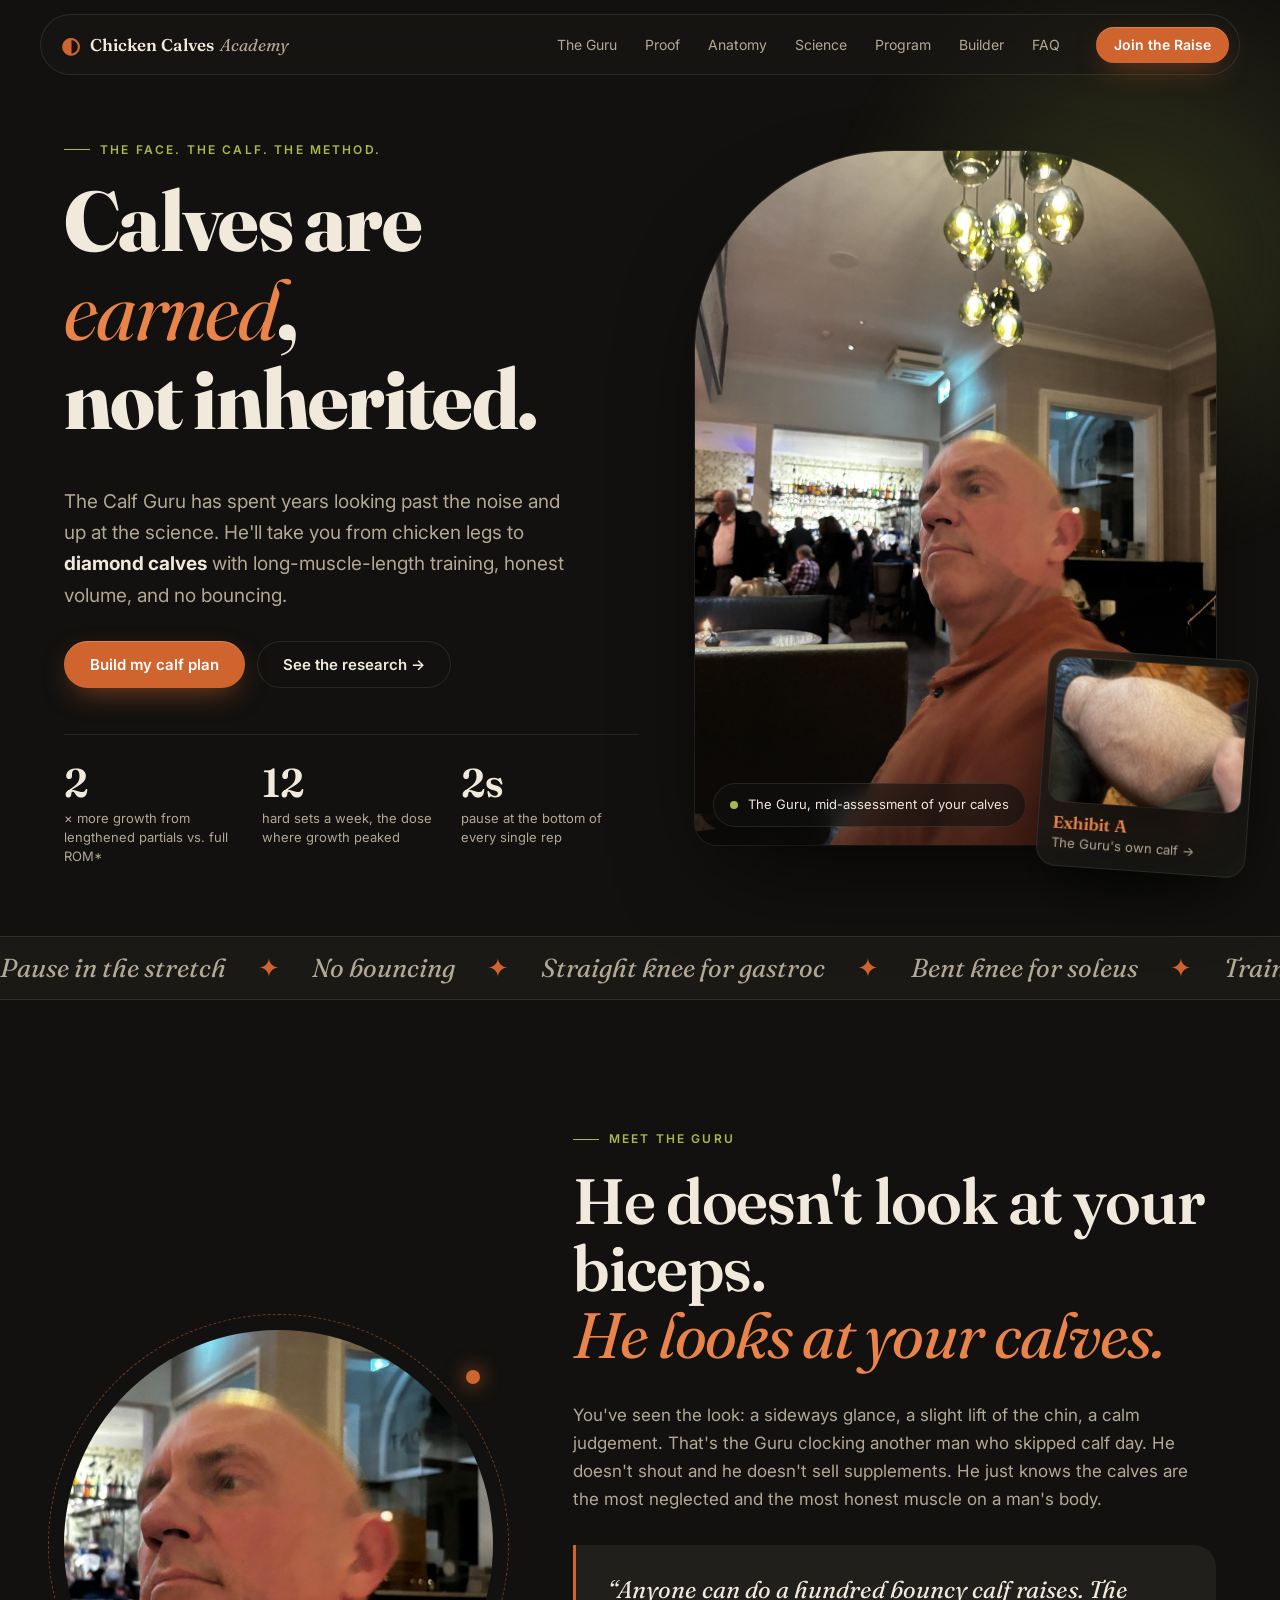
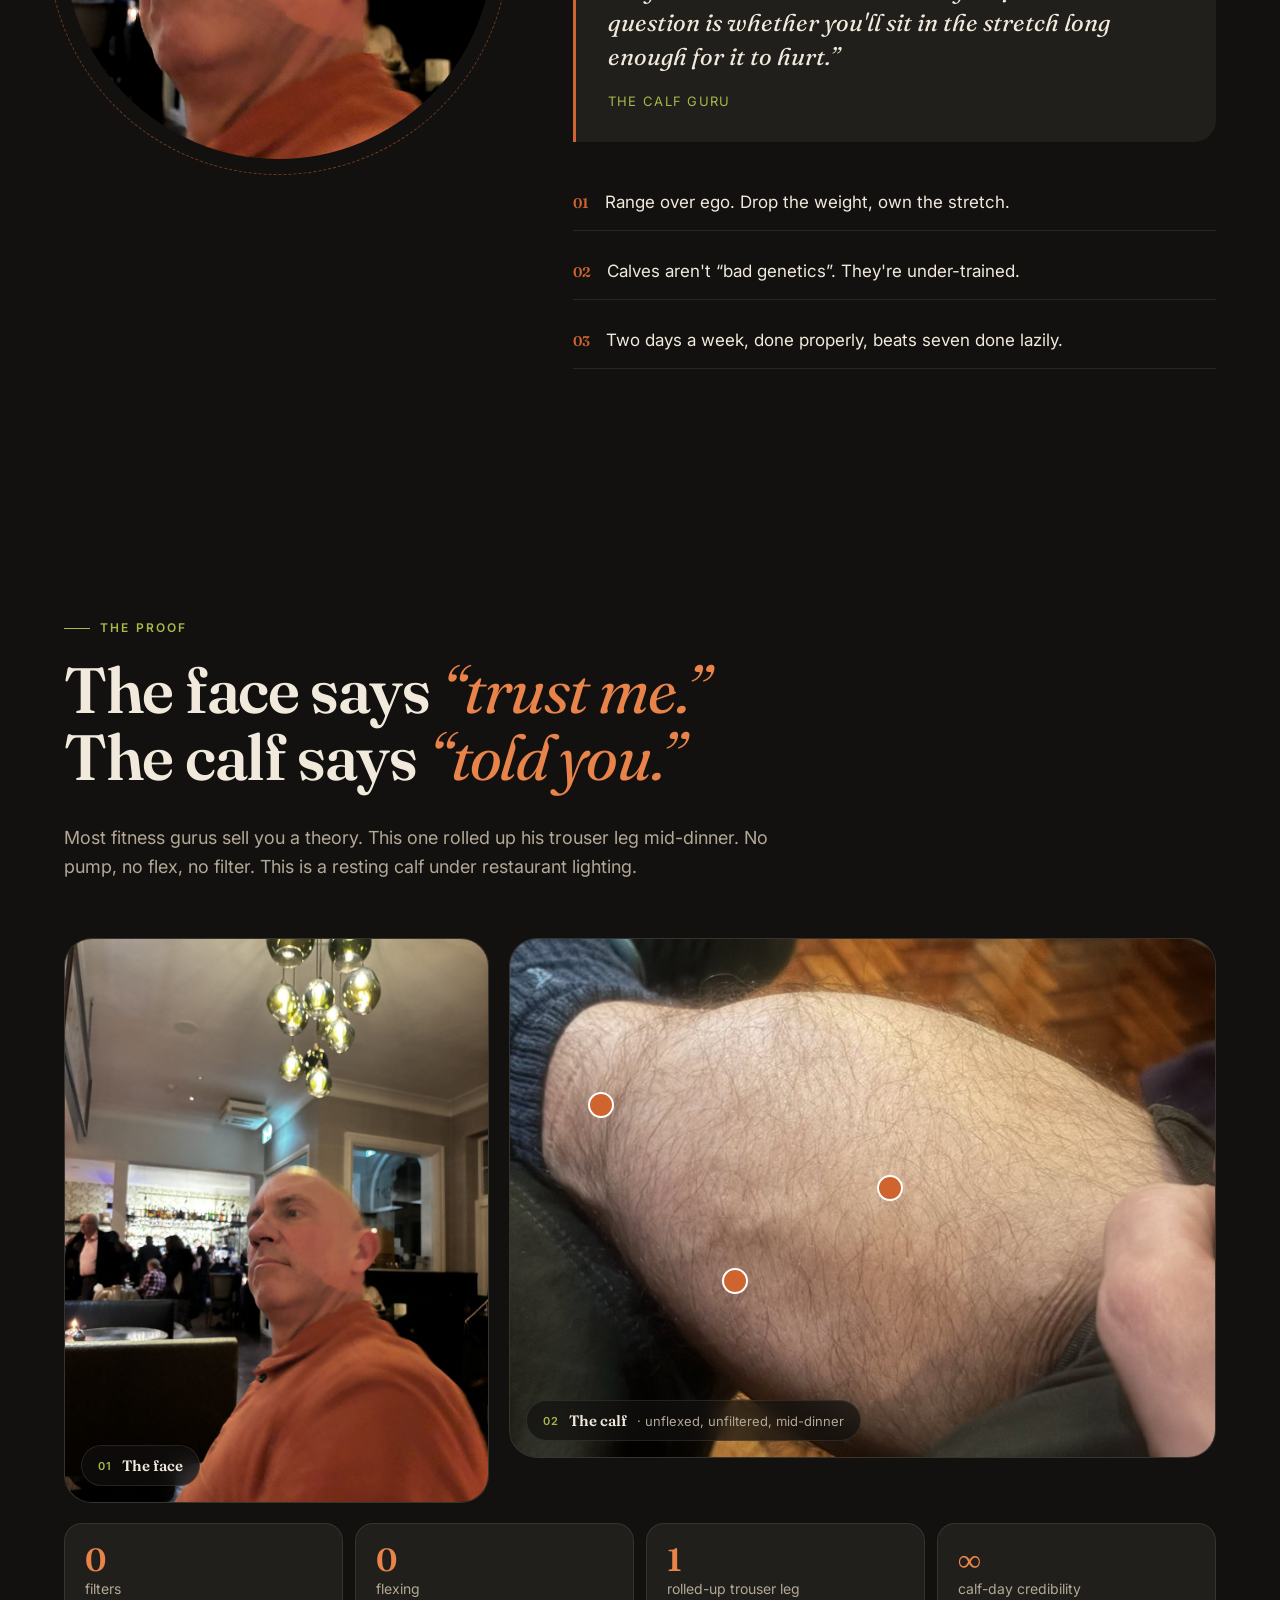
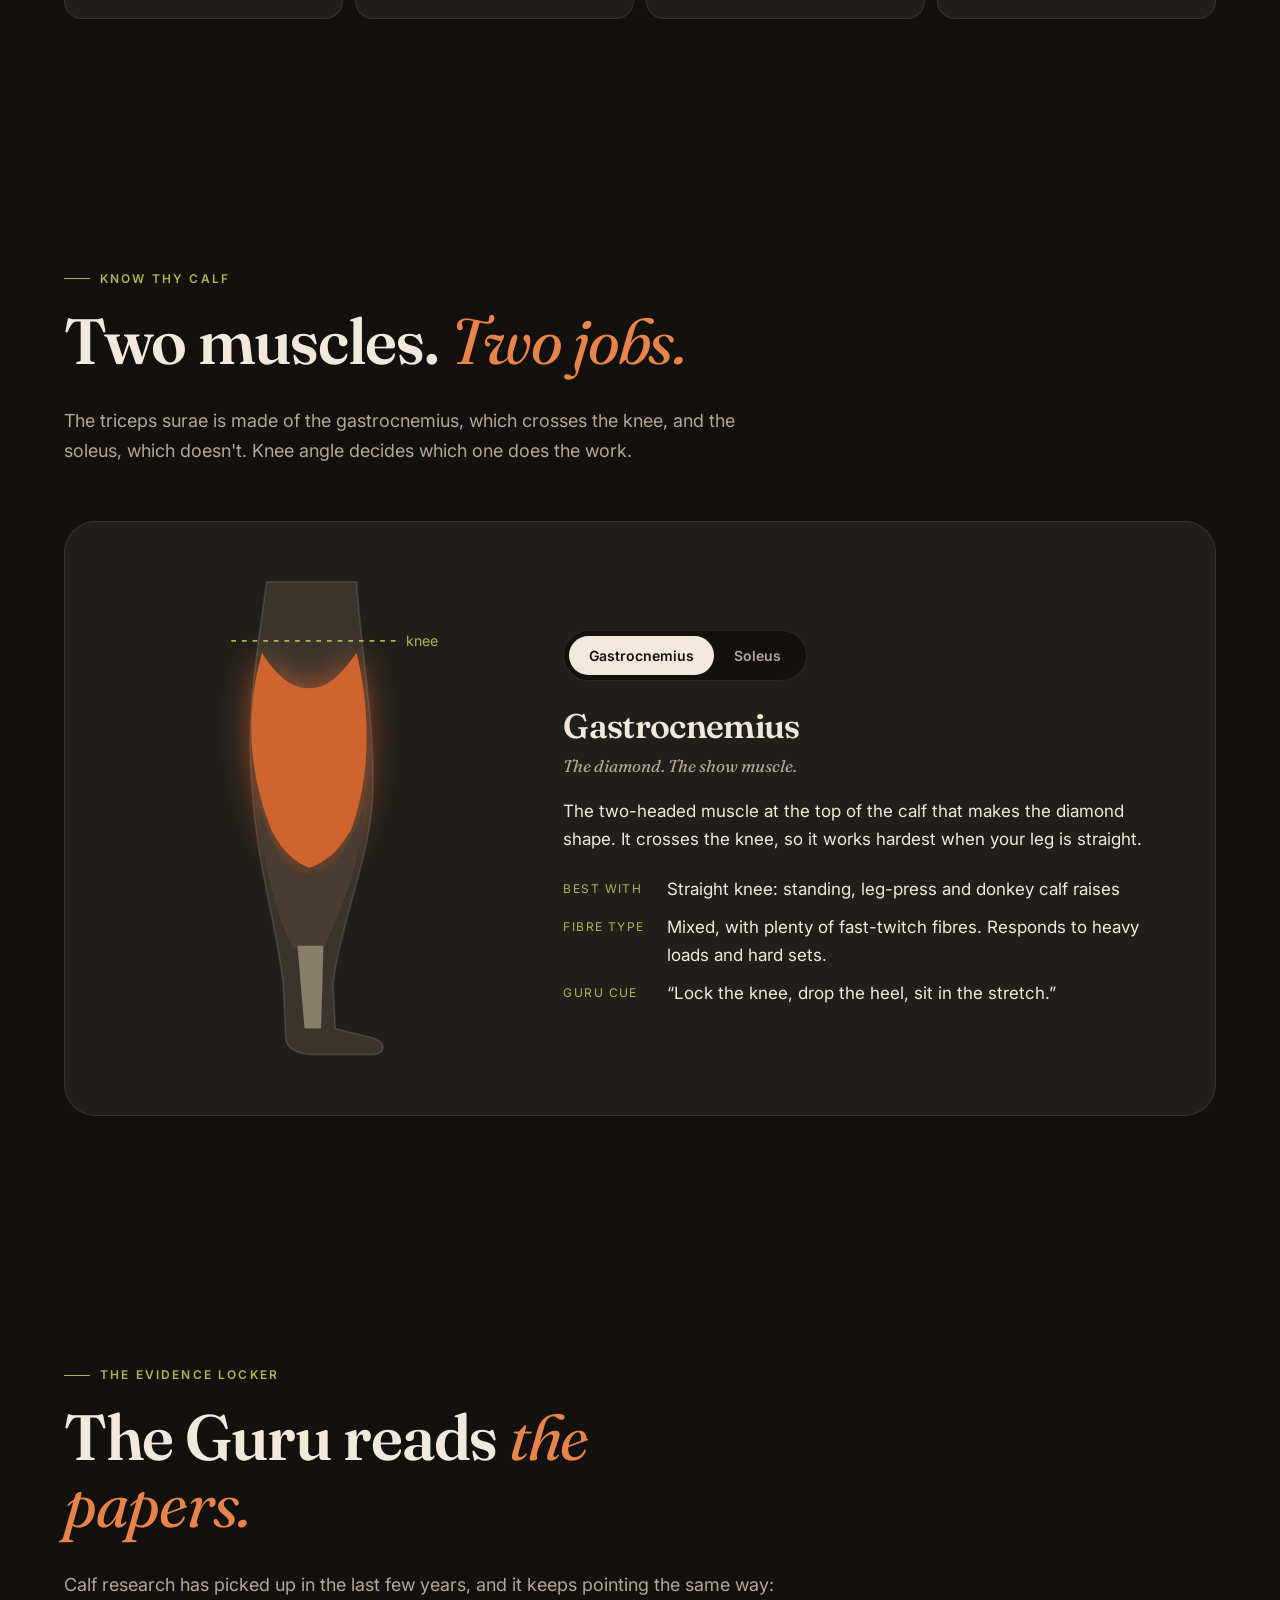
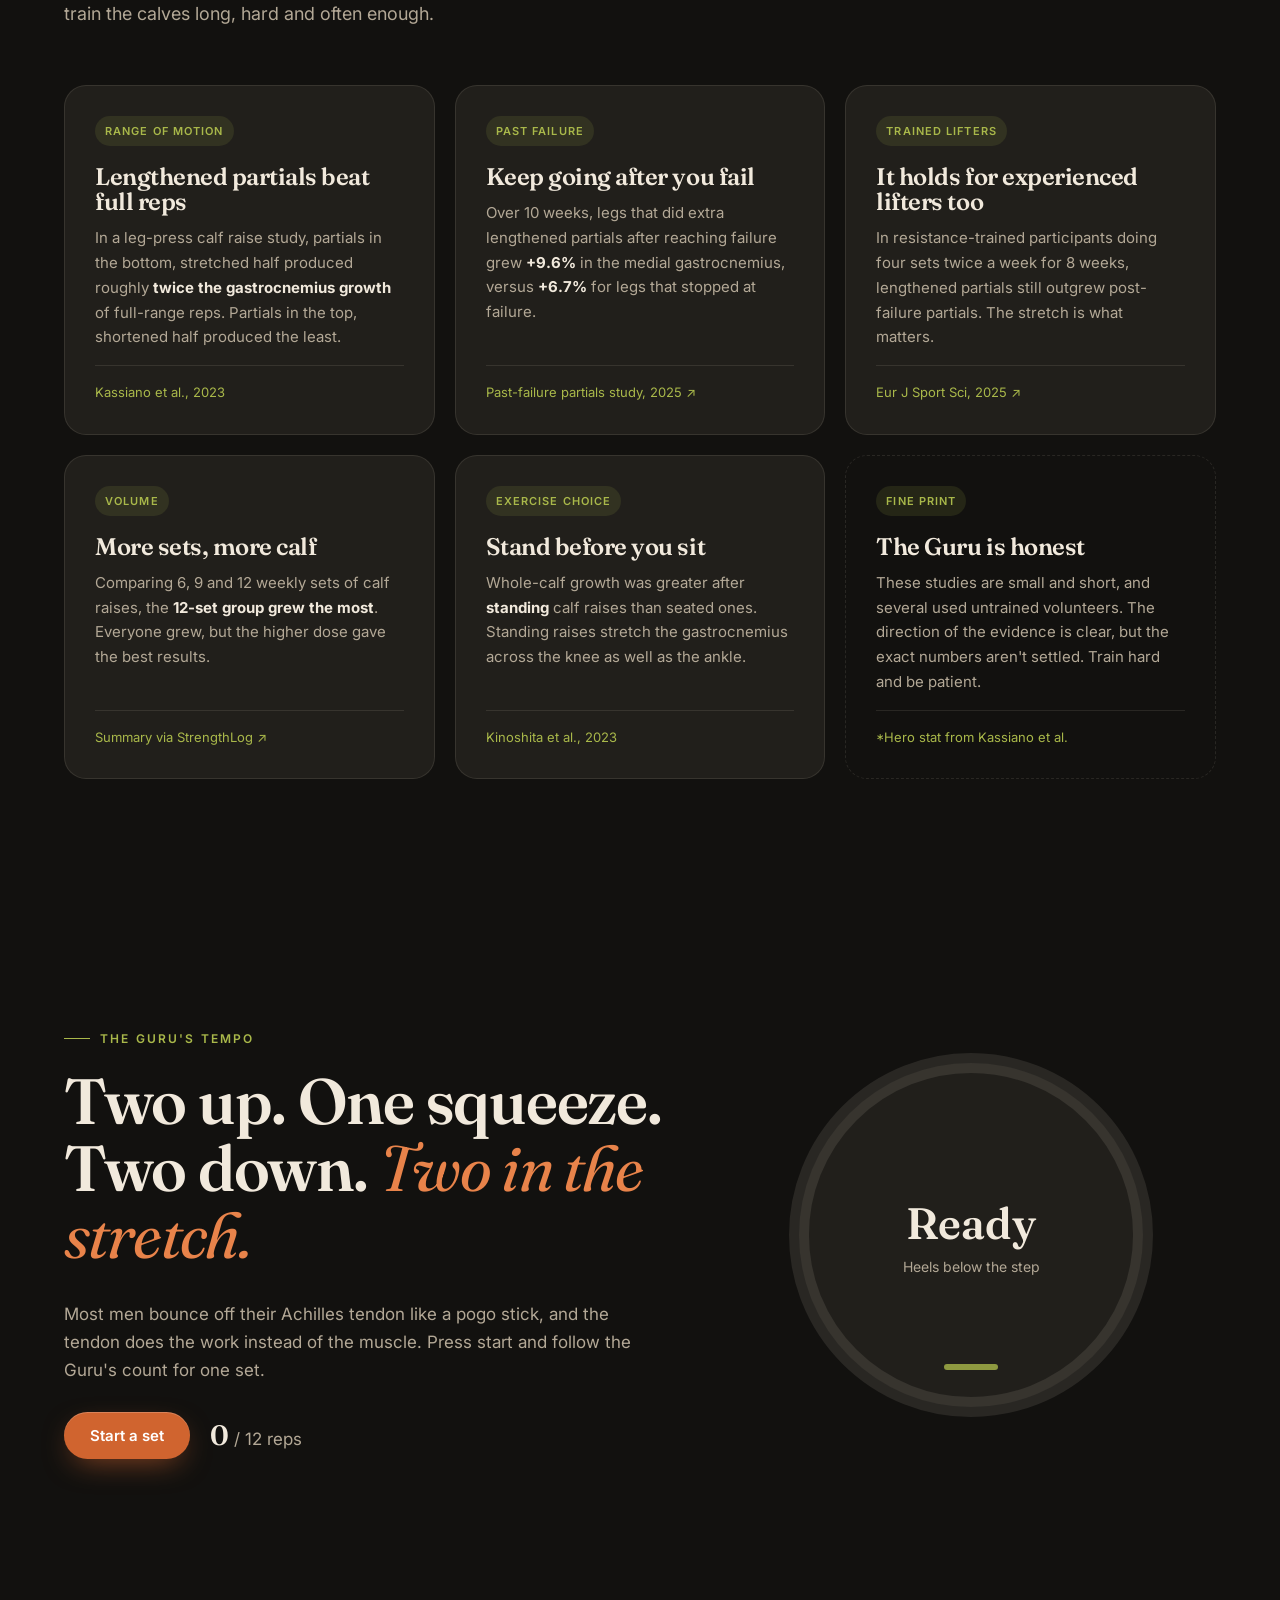
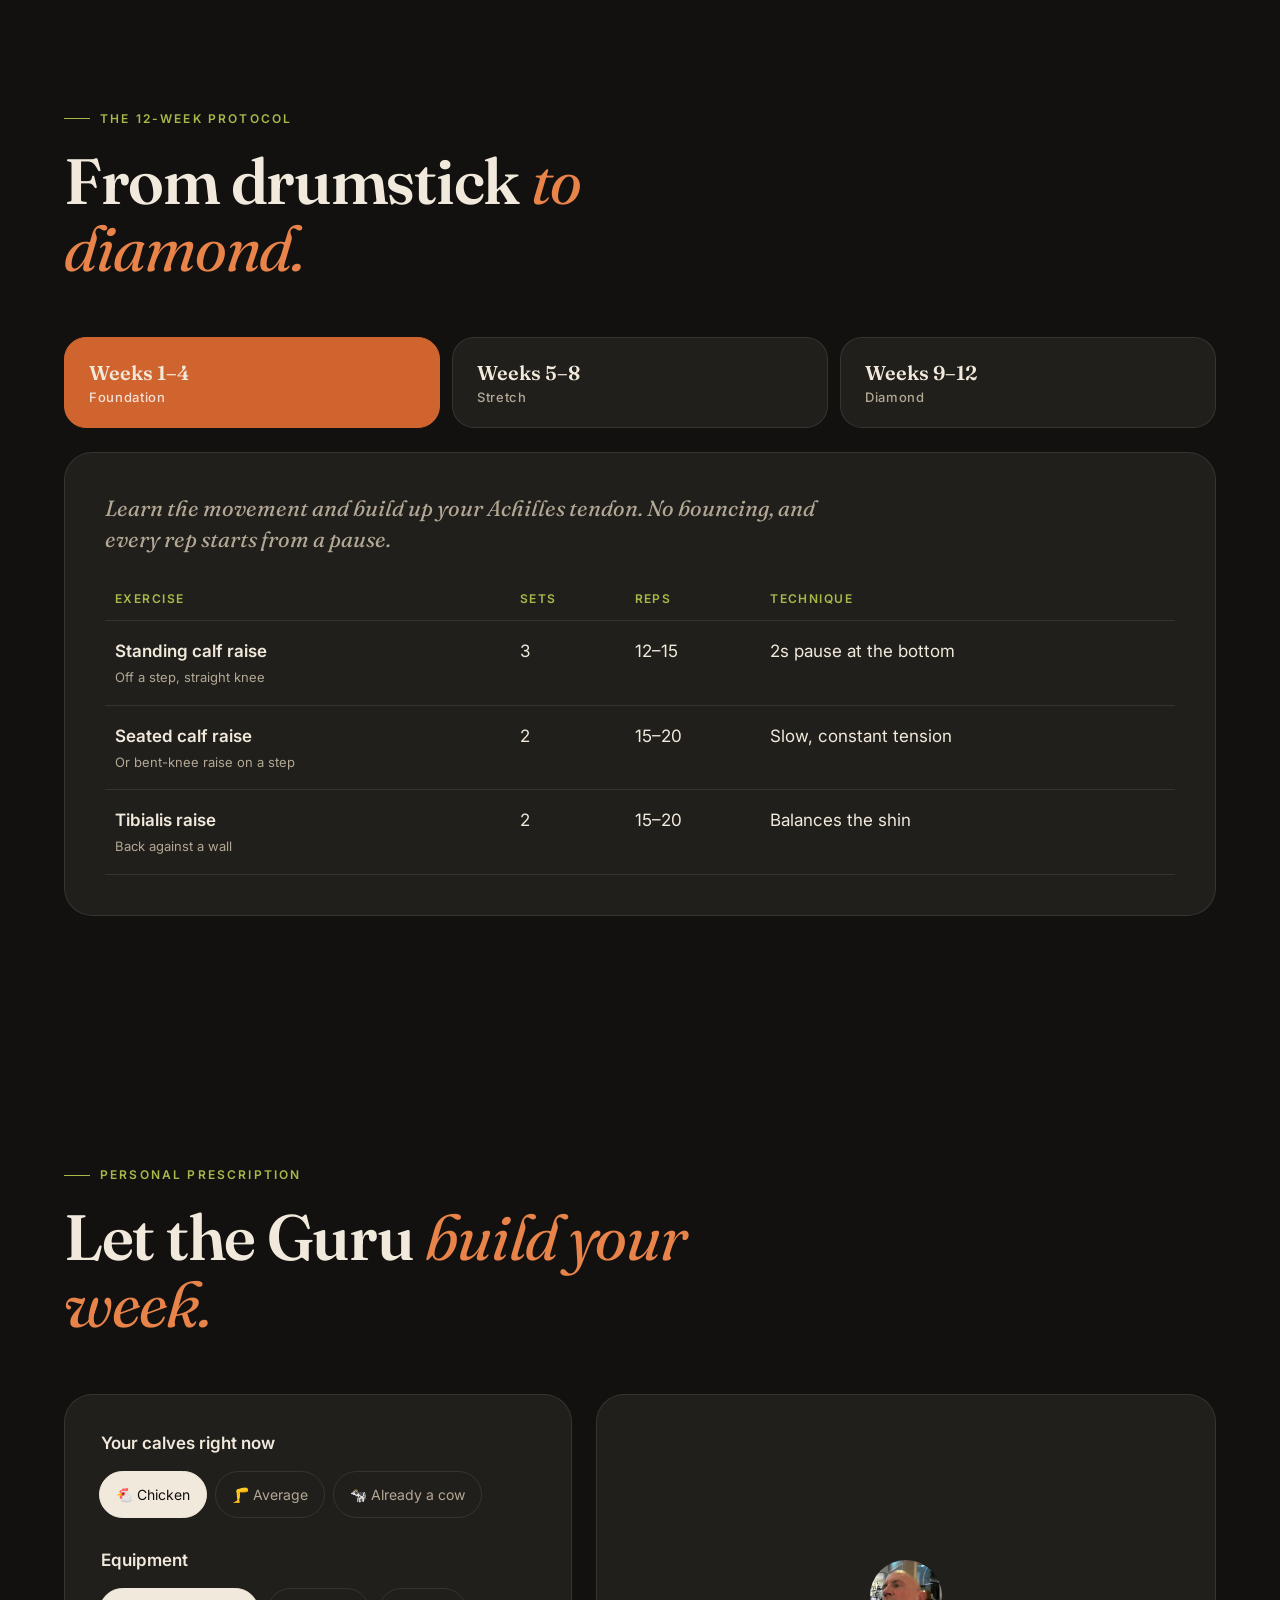
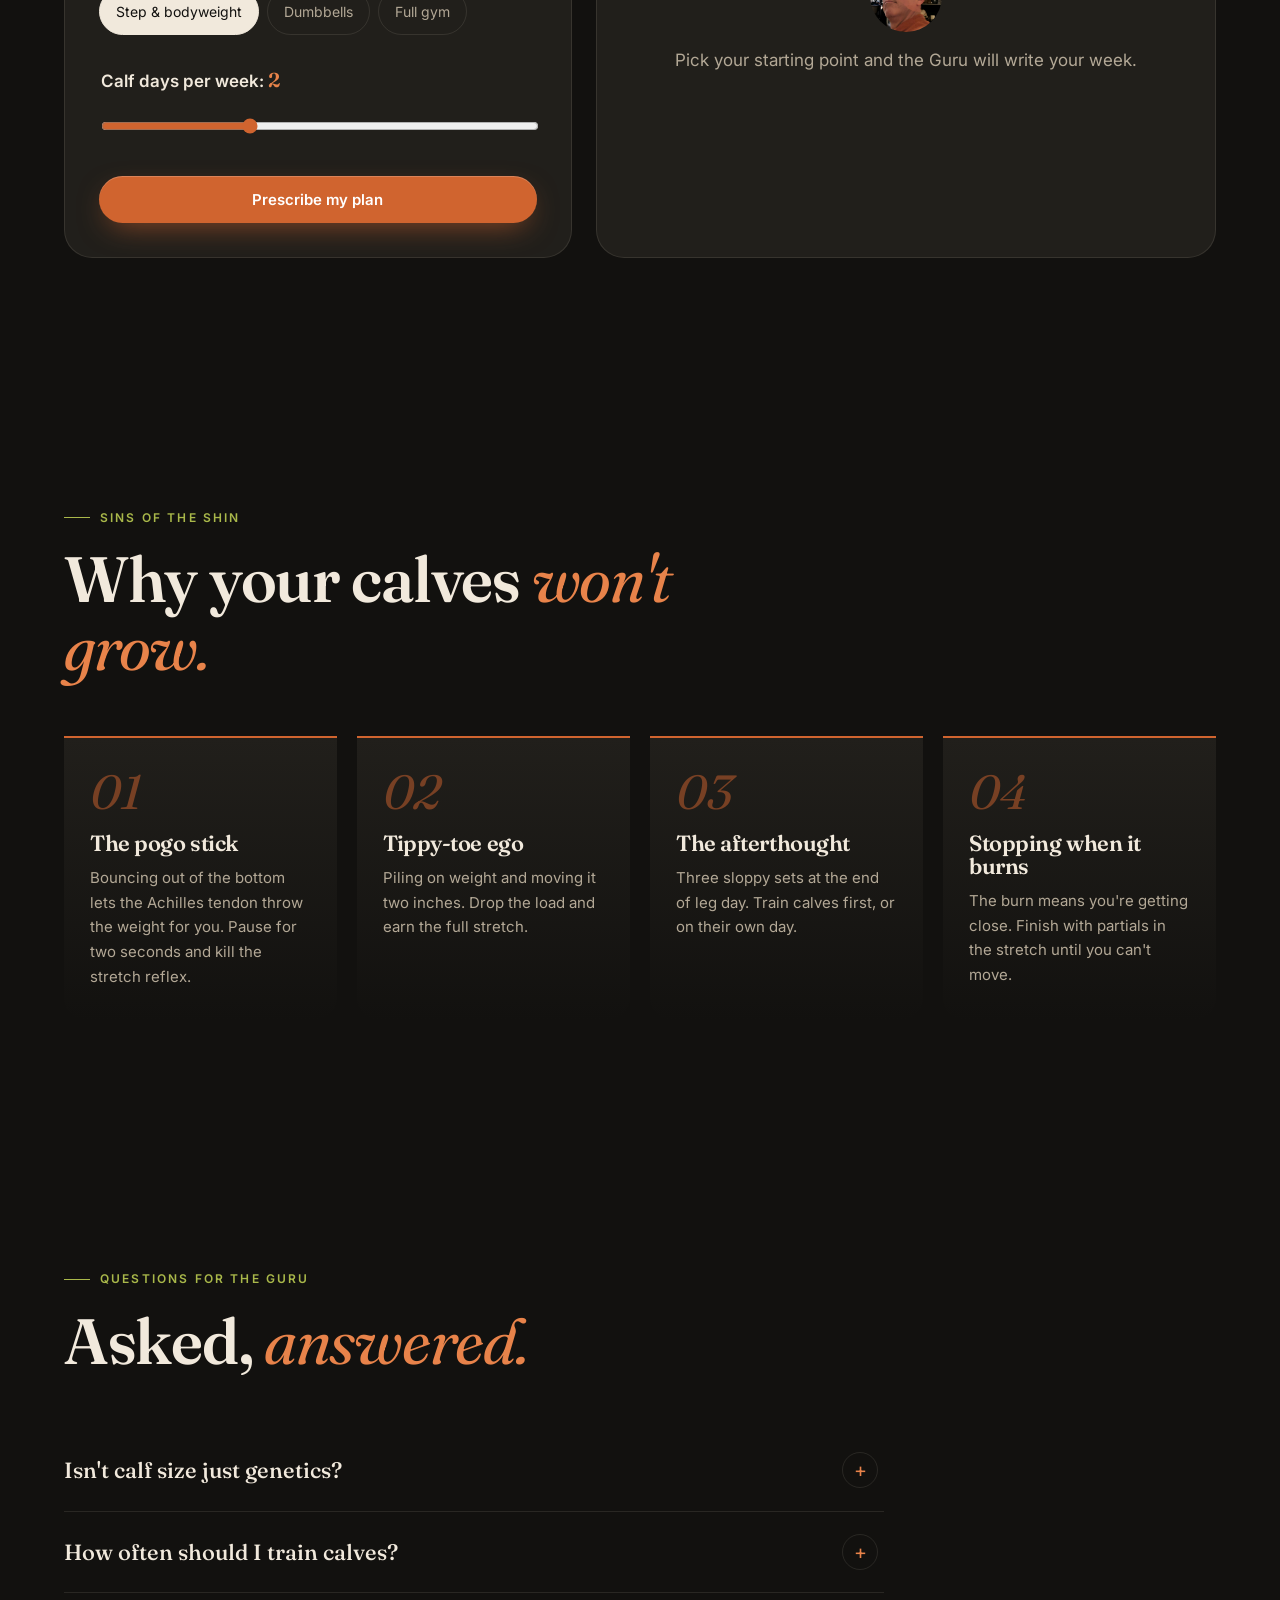
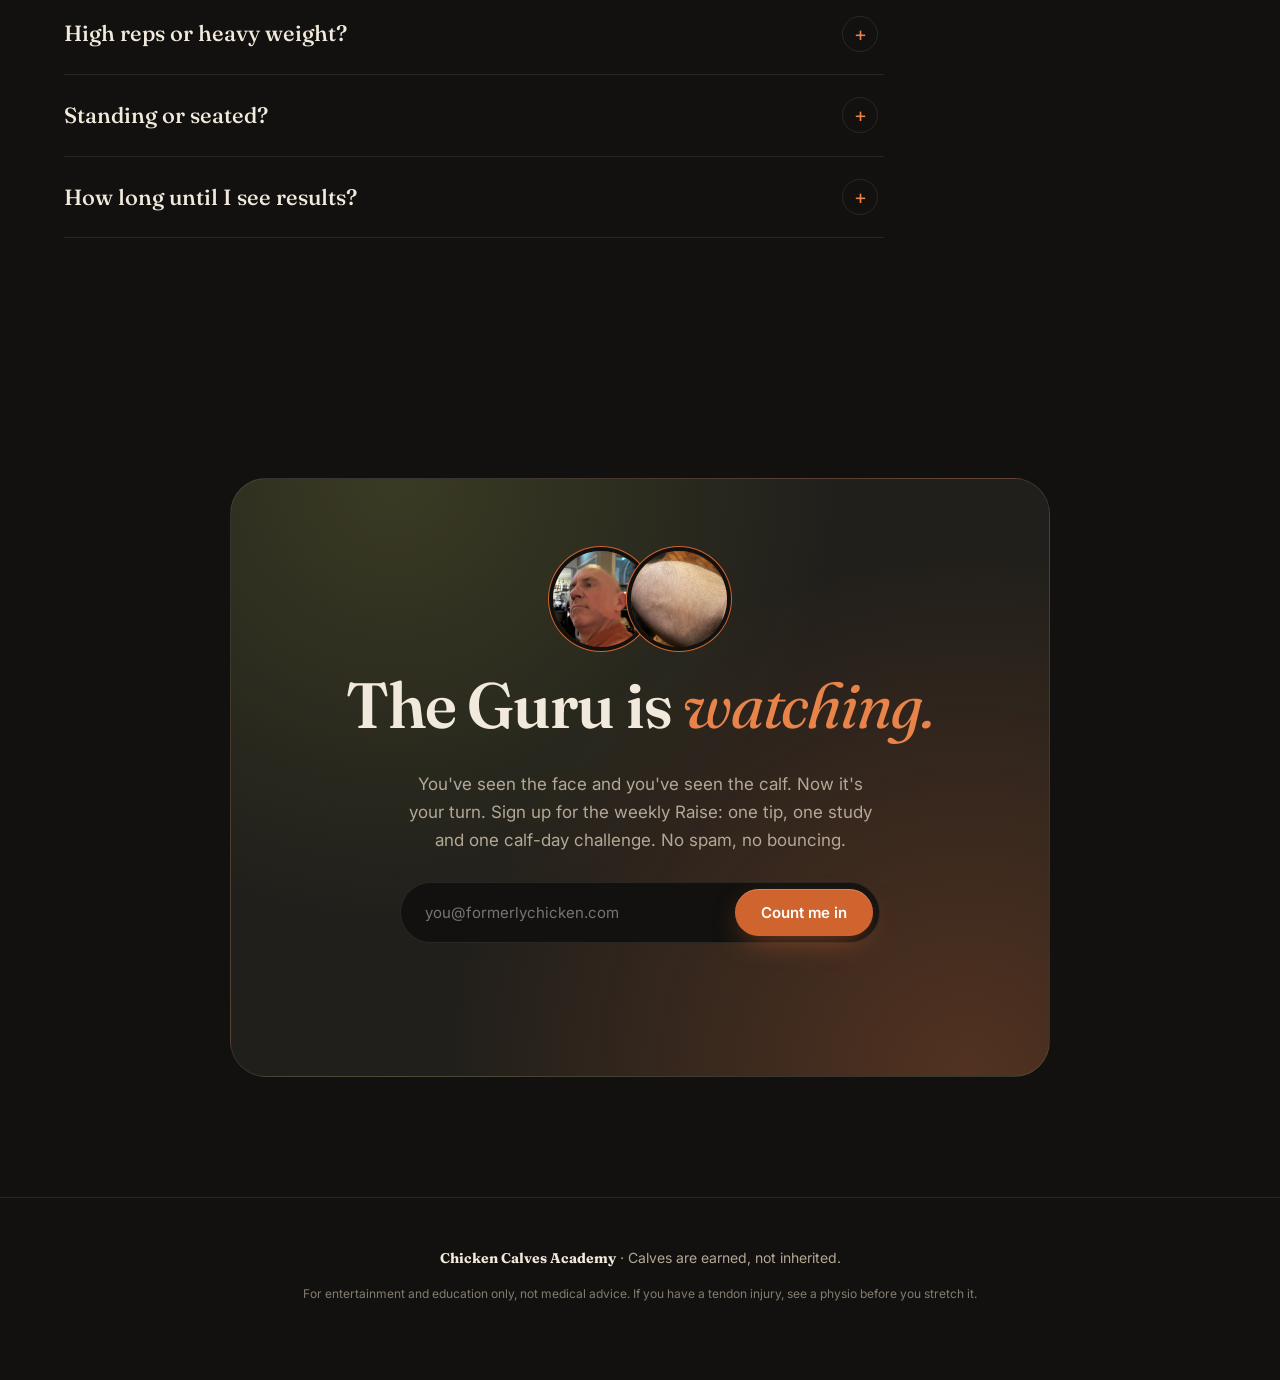
==== commit ccf99656: "Feature the Guru's calf photo as proof Adds an Exhibit A card on the hero photo, a Proof section pai" ====
--- a/index.html
+++ b/index.html
@@ -4,7 +4,7 @@
 <meta charset="utf-8">
 <meta name="viewport" content="width=device-width, initial-scale=1">
 <title>Chicken Calves Academy</title>
-<meta name="description" content="The Calf Guru teaches men how to turn chicken legs into diamond calves, using training methods backed by research.">
+<meta name="description" content="Meet the Calf Guru: see the face, see the calf, then learn the research-backed method that turns chicken legs into diamond calves.">
 <link rel="preconnect" href="https://fonts.googleapis.com">
 <link rel="preconnect" href="https://fonts.gstatic.com" crossorigin>
 <link href="https://fonts.googleapis.com/css2?family=Fraunces:ital,opsz,wght@0,9..144,400;0,9..144,600;0,9..144,800;1,9..144,400;1,9..144,600&family=Inter:wght@400;500;600;700&display=swap" rel="stylesheet">
@@ -21,6 +21,7 @@
   </a>
   <nav class="nav-links" id="navLinks" aria-label="Primary">
     <a href="#guru">The Guru</a>
+    <a href="#proof">Proof</a>
     <a href="#anatomy">Anatomy</a>
     <a href="#science">Science</a>
     <a href="#program">Program</a>
@@ -37,7 +38,7 @@
 <section class="hero" id="top">
   <div class="hero-glow" aria-hidden="true"></div>
   <div class="hero-copy">
-    <p class="eyebrow reveal">Est. under the green lamps</p>
+    <p class="eyebrow reveal">The face. The calf. The method.</p>
     <h1 class="reveal">Calves are <em>earned</em>,<br>not inherited.</h1>
     <p class="lead reveal">The Calf Guru has spent years looking past the noise and up at the science. He'll take you from chicken legs to <strong>diamond calves</strong> with long-muscle-length training, honest volume, and no bouncing.</p>
     <div class="hero-actions reveal">
@@ -53,6 +54,10 @@
   <figure class="hero-photo reveal">
     <img src="assets/guru.jpg" alt="The Calf Guru in a burnt-orange shirt, glancing sideways beneath a cluster of green glass pendant lights" width="1000" height="1333" fetchpriority="high">
     <figcaption><span class="dot"></span> The Guru, mid-assessment of your calves</figcaption>
+    <a href="#proof" class="hero-proof">
+      <img src="assets/calf-crop.jpg" alt="The Guru's own calf, close up" width="800" height="588">
+      <span><b>Exhibit A</b>The Guru's own calf →</span>
+    </a>
   </figure>
 </section>
 
@@ -82,6 +87,37 @@
       <li><span>02</span>Calves aren't “bad genetics”. They're under-trained.</li>
       <li><span>03</span>Two days a week, done properly, beats seven done lazily.</li>
     </ul>
+  </div>
+</section>
+
+<!-- PROOF -->
+<section class="section proof" id="proof">
+  <div class="section-head">
+    <p class="eyebrow reveal">The proof</p>
+    <h2 class="reveal">The face says <em>“trust me.”</em><br>The calf says <em>“told you.”</em></h2>
+    <p class="reveal">Most fitness gurus sell you a theory. This one rolled up his trouser leg mid-dinner. No pump, no flex, no filter. This is a resting calf under restaurant lighting.</p>
+  </div>
+  <div class="proof-grid">
+    <figure class="proof-face reveal">
+      <img src="assets/guru.jpg" alt="The Calf Guru glancing sideways in a restaurant" width="1000" height="1333" loading="lazy">
+      <figcaption><span>01</span>The face</figcaption>
+    </figure>
+    <figure class="proof-calf reveal">
+      <img src="assets/calf-crop.jpg" alt="The Calf Guru's lower leg, trouser rolled up, showing a large, rounded calf muscle" width="800" height="588" loading="lazy">
+      <button class="pin" style="--x:54%;--y:48%" aria-describedby="pin1"><span class="sr-only">Gastrocnemius</span></button>
+      <span class="pin-label" id="pin1" style="--x:54%;--y:48%" role="tooltip"><b>Gastrocnemius</b>Full, round belly. Years of straight-knee stretch work.</span>
+      <button class="pin" style="--x:32%;--y:66%" aria-describedby="pin2"><span class="sr-only">Soleus</span></button>
+      <span class="pin-label" id="pin2" style="--x:32%;--y:66%" role="tooltip"><b>Soleus</b>The width underneath, from seated raises and slow tempo.</span>
+      <button class="pin" style="--x:13%;--y:32%" aria-describedby="pin3"><span class="sr-only">Low insertion</span></button>
+      <span class="pin-label" id="pin3" style="--x:13%;--y:32%" role="tooltip"><b>Low insertion</b>Muscle almost down to the sock. Not a chicken in sight.</span>
+      <figcaption><span>02</span>The calf <em>· unflexed, unfiltered, mid-dinner</em></figcaption>
+    </figure>
+  </div>
+  <div class="proof-strip reveal">
+    <p><b>0</b> filters</p>
+    <p><b>0</b> flexing</p>
+    <p><b>1</b> rolled-up trouser leg</p>
+    <p><b>∞</b> calf-day credibility</p>
   </div>
 </section>
 
@@ -270,9 +306,12 @@
 <!-- JOIN -->
 <section class="section join" id="join">
   <div class="join-card reveal">
-    <img src="assets/guru-face.jpg" alt="" width="96" height="96" class="join-face">
+    <div class="join-faces">
+      <img src="assets/guru-face.jpg" alt="" width="96" height="96" class="join-face">
+      <img src="assets/calf-crop.jpg" alt="" width="96" height="96" class="join-face">
+    </div>
     <h2>The Guru is <em>watching.</em></h2>
-    <p>Sign up for the weekly Raise: one tip, one study and one calf-day challenge. No spam, no bouncing.</p>
+    <p>You've seen the face and you've seen the calf. Now it's your turn. Sign up for the weekly Raise: one tip, one study and one calf-day challenge. No spam, no bouncing.</p>
     <form class="join-form" id="joinForm">
       <label class="sr-only" for="email">Email address</label>
       <input type="email" id="email" placeholder="you@formerlychicken.com" required>
--- a/styles.css
+++ b/styles.css
@@ -363,3 +363,66 @@
   .reveal { opacity: 1; transform: none; }
   html { scroll-behavior: auto; }
 }
+
+/* Hero proof card */
+.hero-proof {
+  position: absolute; right: -36px; bottom: -28px; z-index: 2; width: 210px;
+  display: block; text-decoration: none; padding: 8px; border-radius: 20px;
+  background: rgba(26,25,22,.8); backdrop-filter: blur(12px); -webkit-backdrop-filter: blur(12px);
+  border: 1px solid var(--line); box-shadow: 0 30px 60px -20px rgba(0,0,0,.8);
+  transform: rotate(4deg); transition: transform .4s var(--ease);
+  animation: float 6s ease-in-out infinite;
+}
+.hero-proof:hover { transform: rotate(0) scale(1.04); animation-play-state: paused; }
+.hero-proof img { border-radius: 14px; aspect-ratio: 4 / 3; object-fit: cover; object-position: 35% 50%; width: 100%; }
+.hero-proof span { display: block; padding: 10px 6px 4px; font-size: 13px; color: var(--muted); }
+.hero-proof b { display: block; font: 600 17px var(--serif); color: var(--orange-2); }
+@keyframes float { 50% { translate: 0 -8px; } }
+
+/* Proof */
+.proof-grid { display: grid; grid-template-columns: .75fr 1.25fr; gap: 20px; align-items: stretch; }
+.proof-grid figure { position: relative; margin: 0; border-radius: 28px; overflow: hidden; border: 1px solid var(--line); background: var(--surface); }
+.proof-grid img { width: 100%; height: 100%; object-fit: cover; }
+.proof-face img { object-position: 60% 60%; }
+.proof-calf { align-self: start; }
+.proof-calf img { height: auto; }
+.proof-grid figcaption {
+  position: absolute; left: 16px; bottom: 16px; display: flex; align-items: center; gap: 10px;
+  padding: 10px 16px; border-radius: 999px; font: 600 15px var(--serif);
+  background: rgba(18,17,15,.7); backdrop-filter: blur(10px); -webkit-backdrop-filter: blur(10px); border: 1px solid var(--line);
+}
+.proof-grid figcaption span { font: 600 11px var(--sans); color: var(--green); letter-spacing: .1em; }
+.proof-grid figcaption em { font: 400 13px var(--sans); color: var(--muted); font-style: normal; }
+.pin {
+  position: absolute; left: var(--x); top: var(--y); width: 26px; height: 26px; margin: -13px 0 0 -13px;
+  border-radius: 50%; border: 2px solid #fff; background: var(--orange); cursor: pointer; padding: 0;
+  box-shadow: 0 0 0 0 rgba(208,100,47,.7); animation: pinPulse 2.4s infinite;
+}
+@keyframes pinPulse { 70% { box-shadow: 0 0 0 16px rgba(208,100,47,0); } 100% { box-shadow: 0 0 0 0 rgba(208,100,47,0); } }
+.pin-label {
+  position: absolute; left: var(--x); top: var(--y); transform: translate(-50%, calc(-100% - 22px)) scale(.95);
+  width: 210px; padding: 12px 14px; border-radius: 14px; font-size: 13px; line-height: 1.45; color: var(--muted);
+  background: rgba(18,17,15,.92); border: 1px solid var(--line); pointer-events: none;
+  opacity: 0; transition: opacity .25s, transform .25s var(--ease); z-index: 3;
+}
+.pin-label b { display: block; color: var(--text); font: 600 16px var(--serif); margin-bottom: 2px; }
+.pin:hover + .pin-label, .pin:focus-visible + .pin-label, .pin.on + .pin-label { opacity: 1; transform: translate(-50%, calc(-100% - 22px)); }
+.proof-strip { display: grid; grid-template-columns: repeat(4, 1fr); gap: 12px; margin-top: 20px; }
+.proof-strip p { margin: 0; padding: 18px 20px; border-radius: 18px; background: var(--surface); border: 1px solid var(--line); color: var(--muted); font-size: 14px; }
+.proof-strip b { display: block; font: 600 32px/1.1 var(--serif); color: var(--orange-2); }
+
+.join-faces { display: flex; justify-content: center; margin-bottom: 24px; }
+.join-faces .join-face { margin: 0; }
+.join-faces .join-face + .join-face { margin-left: -18px; }
+
+@media (max-width: 860px) {
+  .hero-proof { right: 8px; bottom: -36px; width: 150px; }
+  .hero-photo figcaption { display: none; }
+  .hero-proof span { font-size: 11px; }
+  .hero-proof b { font-size: 15px; }
+  .proof-grid { grid-template-columns: 1fr; }
+  .proof-face img { aspect-ratio: 4 / 3; object-position: 60% 45%; }
+  .proof-strip { grid-template-columns: repeat(2, 1fr); }
+  .pin-label { width: 170px; }
+}
+@media (prefers-reduced-motion: reduce) { .hero-proof { animation: none; } }
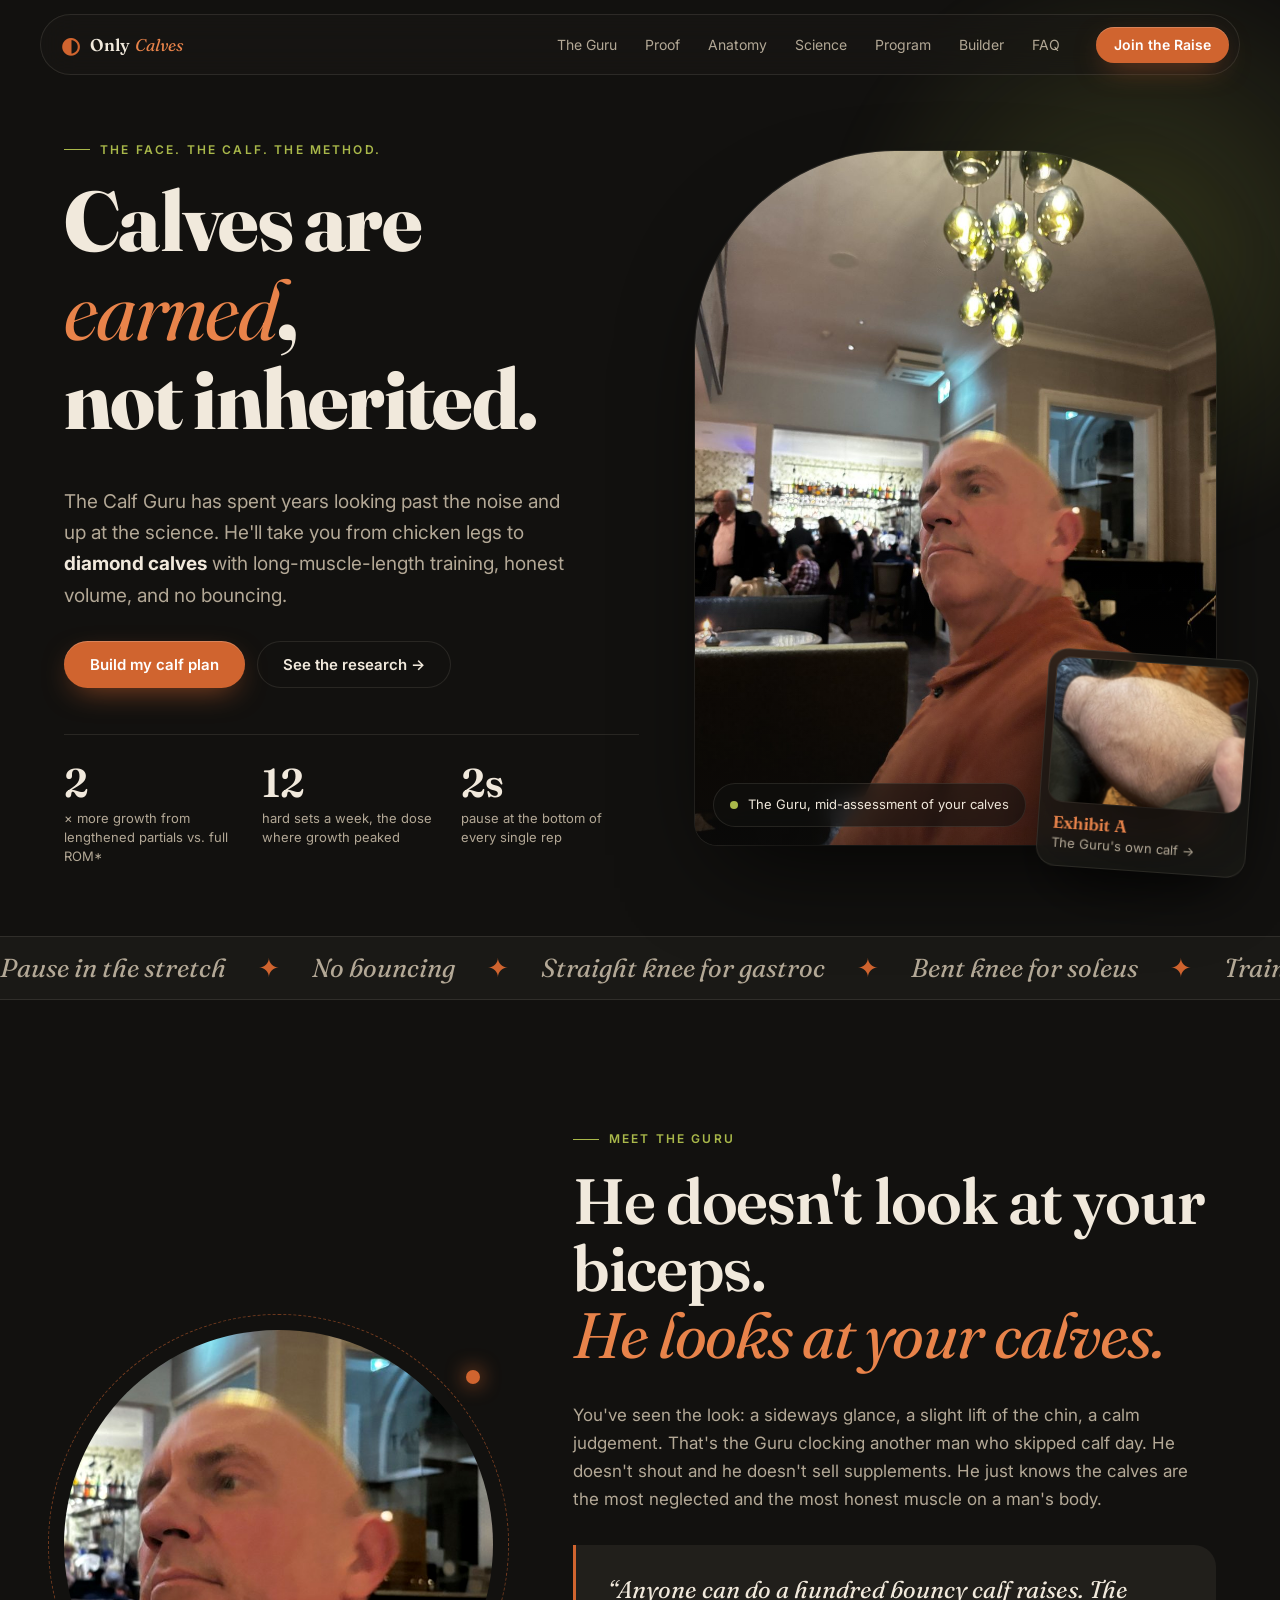
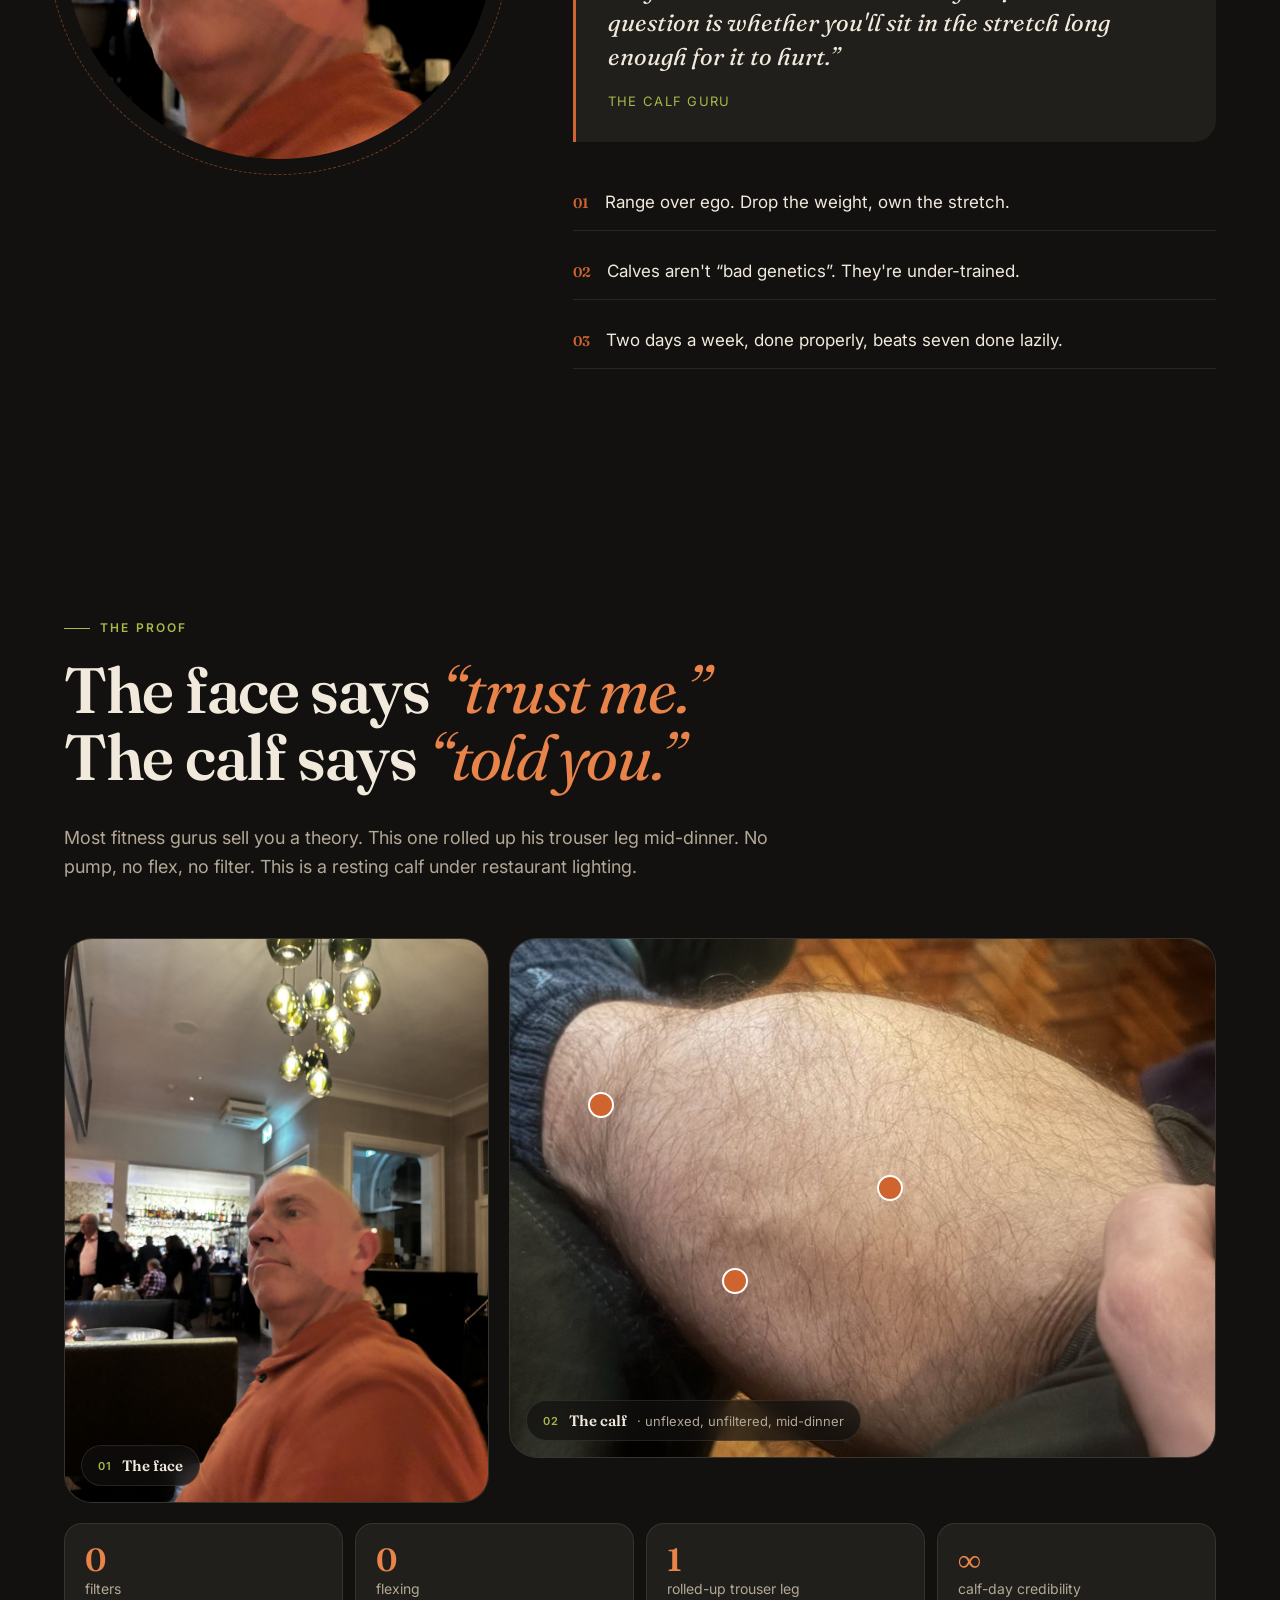
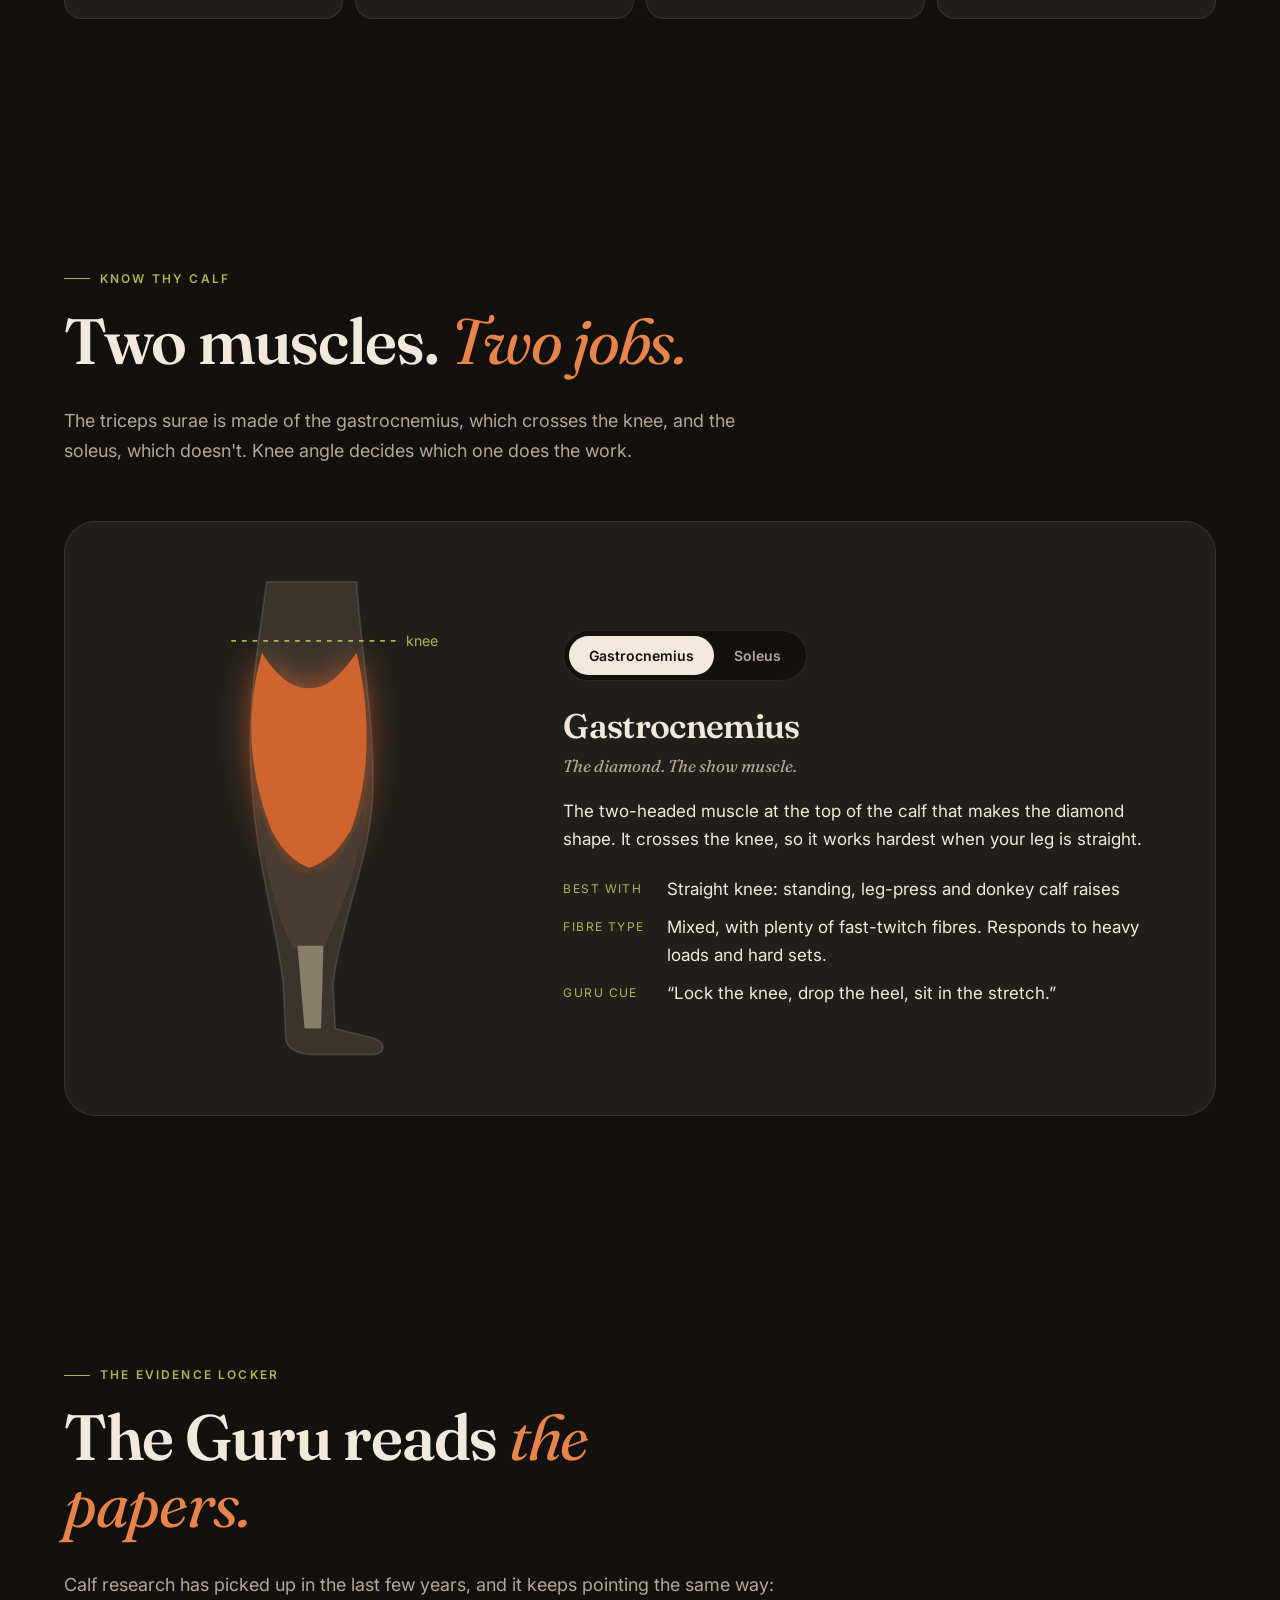
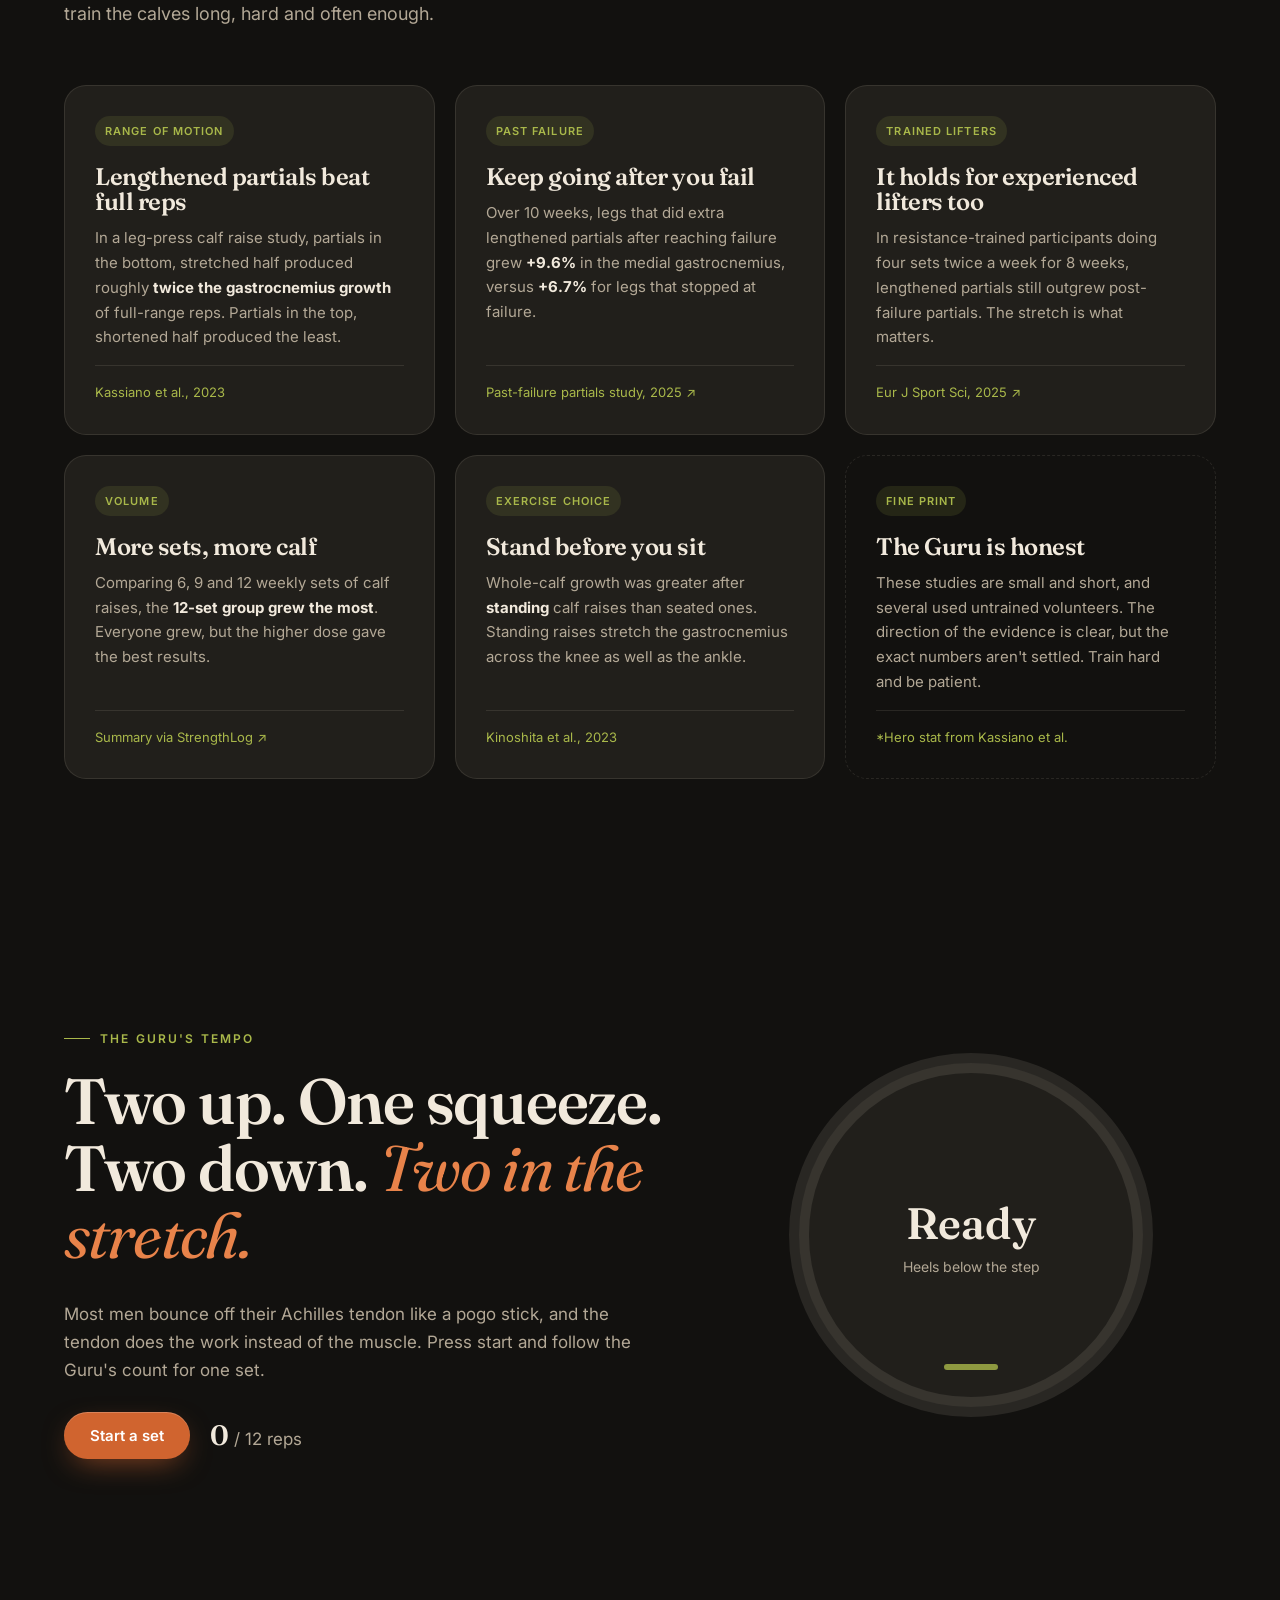
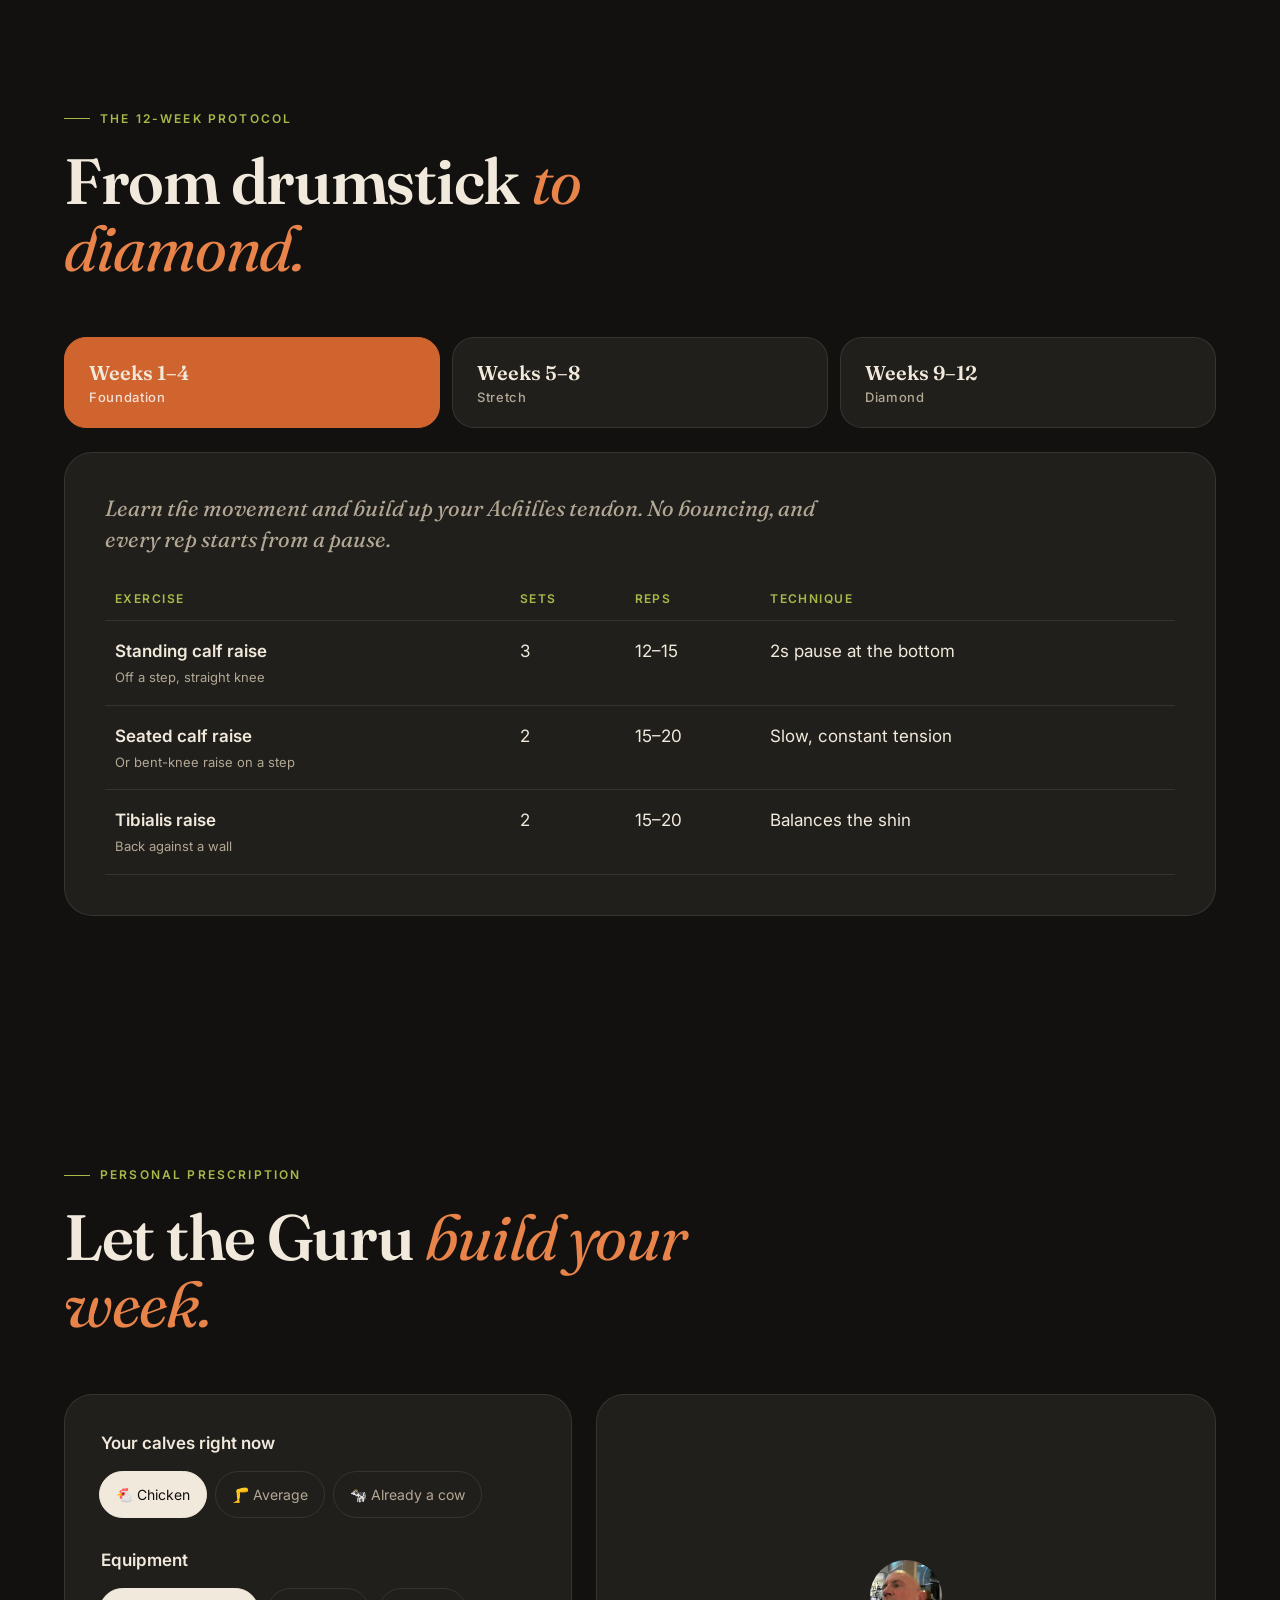
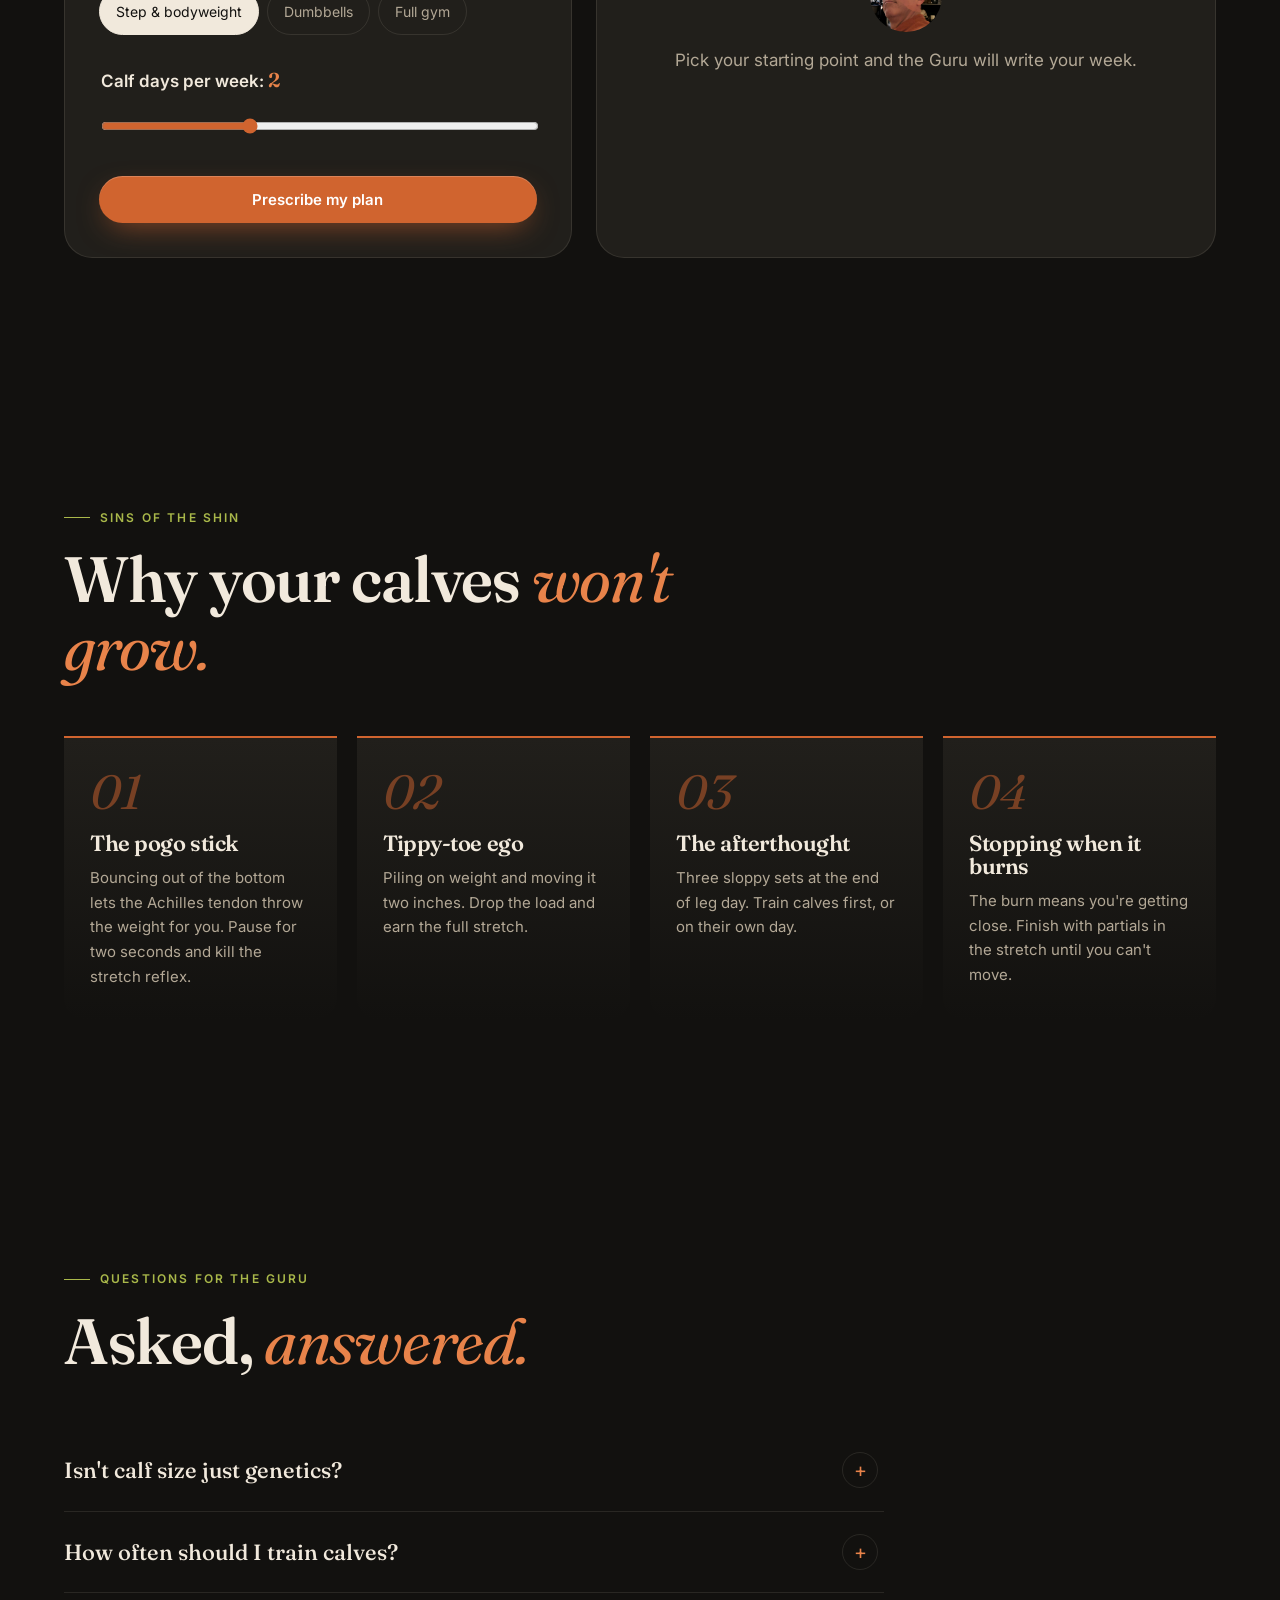
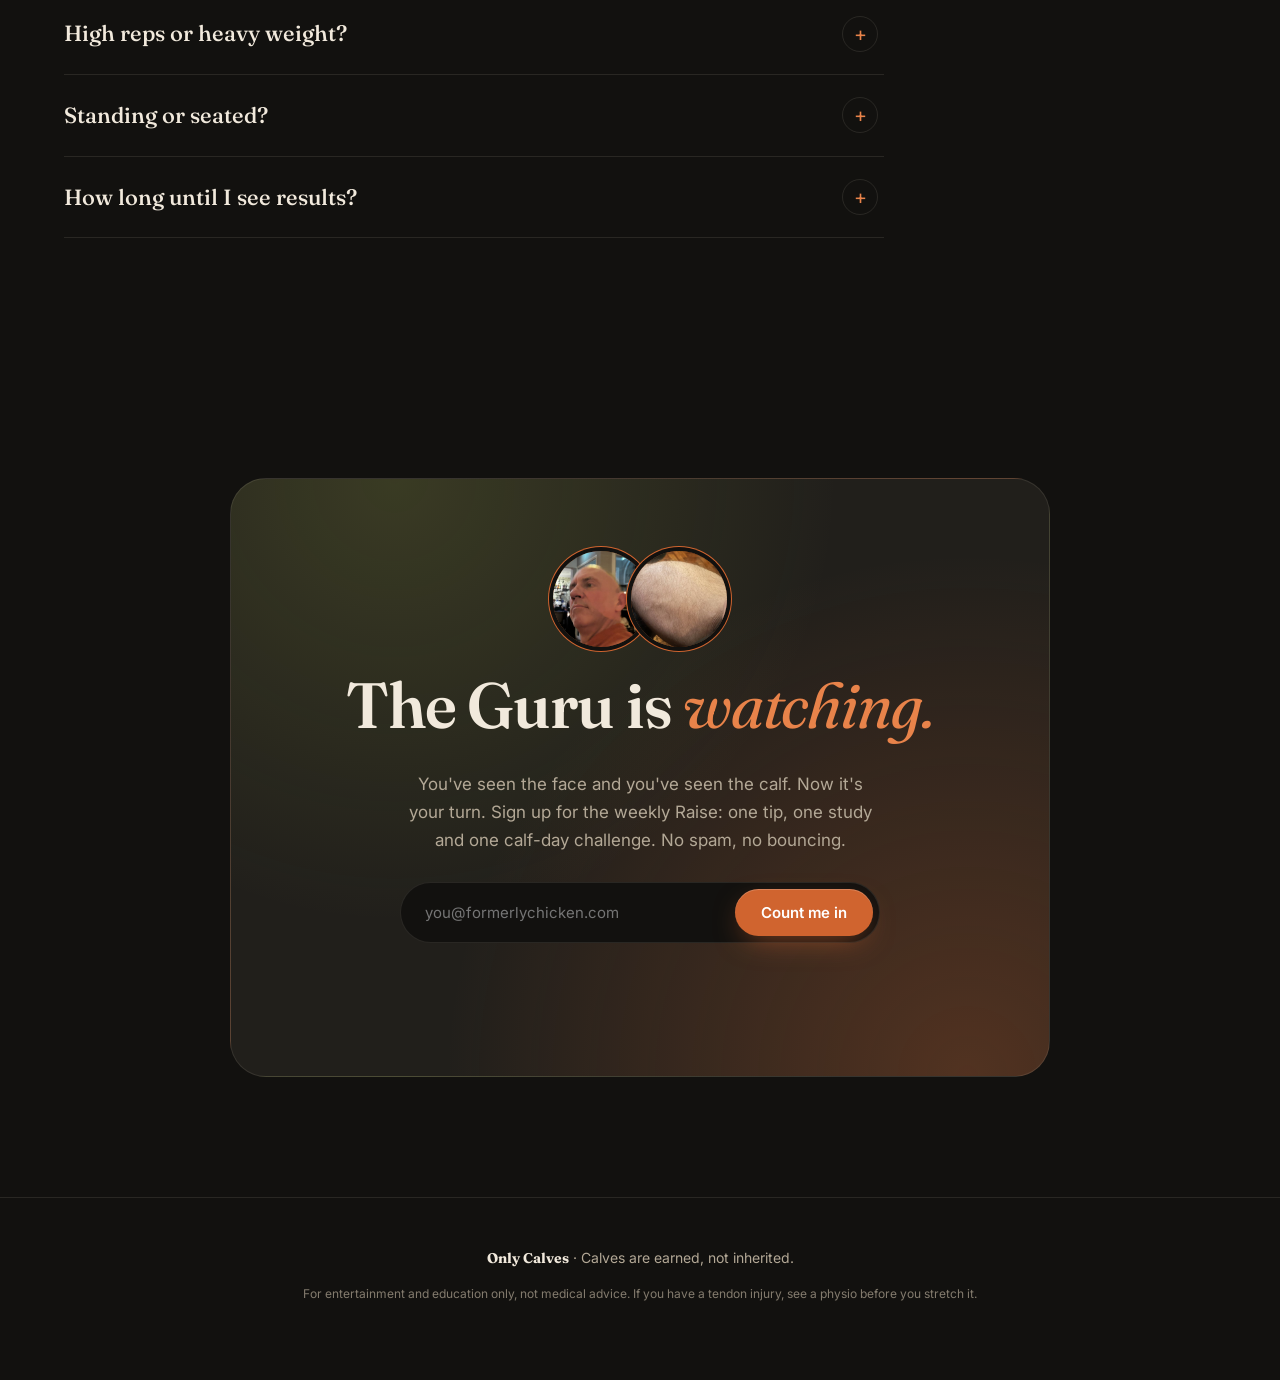
==== commit 6df8b053: "Rename site to Only Calves Co-Authored-By: Claude Opus 5.5 <noreply@anthropic.com> Claude-Session: h" ====
--- a/index.html
+++ b/index.html
@@ -3,7 +3,7 @@
 <head>
 <meta charset="utf-8">
 <meta name="viewport" content="width=device-width, initial-scale=1">
-<title>Chicken Calves Academy</title>
+<title>Only Calves</title>
 <meta name="description" content="Meet the Calf Guru: see the face, see the calf, then learn the research-backed method that turns chicken legs into diamond calves.">
 <link rel="preconnect" href="https://fonts.googleapis.com">
 <link rel="preconnect" href="https://fonts.gstatic.com" crossorigin>
@@ -15,9 +15,9 @@
 <a class="skip" href="#main">Skip to content</a>
 
 <header class="nav" id="nav">
-  <a href="#top" class="brand" aria-label="Chicken Calves Academy home">
+  <a href="#top" class="brand" aria-label="Only Calves home">
     <span class="brand-mark" aria-hidden="true">◐</span>
-    <span>Chicken&nbsp;Calves<em>Academy</em></span>
+    <span>Only<em>Calves</em></span>
   </a>
   <nav class="nav-links" id="navLinks" aria-label="Primary">
     <a href="#guru">The Guru</a>
@@ -324,7 +324,7 @@
 </main>
 
 <footer class="footer">
-  <p><strong>Chicken Calves Academy</strong> · Calves are earned, not inherited.</p>
+  <p><strong>Only Calves</strong> · Calves are earned, not inherited.</p>
   <p class="fine">For entertainment and education only, not medical advice. If you have a tendon injury, see a physio before you stretch it.</p>
 </footer>
 
--- a/styles.css
+++ b/styles.css
@@ -71,7 +71,7 @@
 }
 .nav.scrolled { background: rgba(18, 17, 15, .85); }
 .brand { display: flex; align-items: center; gap: 10px; text-decoration: none; font: 600 17px/1 var(--serif); }
-.brand em { font-style: italic; font-weight: 400; color: var(--muted); margin-left: 6px; }
+.brand em { font-style: italic; font-weight: 400; color: var(--orange-2); margin-left: 5px; }
 .brand-mark { color: var(--orange); font-size: 22px; }
 .nav-links { display: flex; gap: 4px; margin-left: auto; }
 .nav-links a { text-decoration: none; font-size: 14px; color: var(--muted); padding: 8px 12px; border-radius: 999px; transition: color .2s, background .2s; }
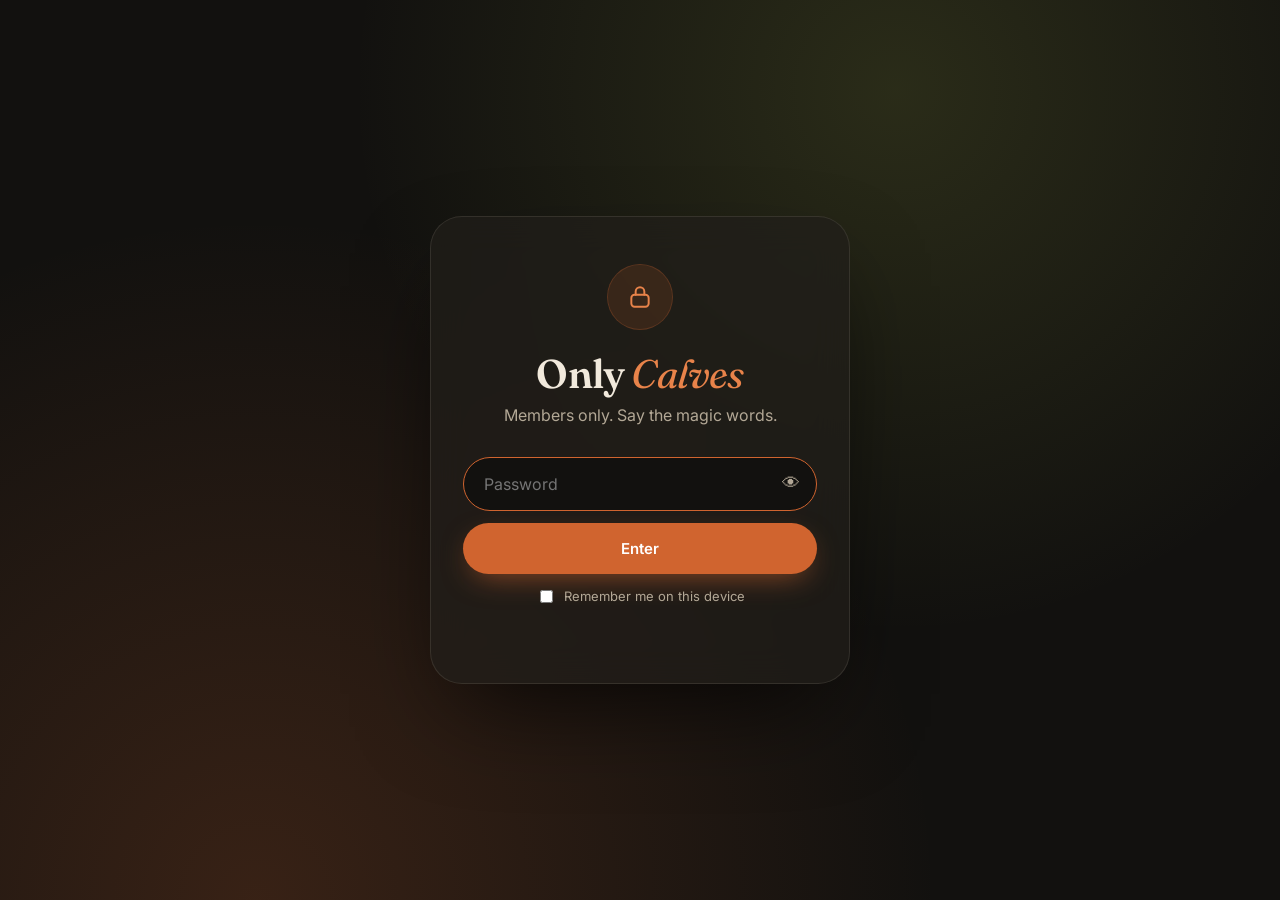
==== commit c4c80797: "Publish password-protected site Co-Authored-By: Claude Opus 5.5 <noreply@anthropic.com> Claude-Sessi" ====
--- a/index.html
+++ b/index.html
@@ -3,331 +3,138 @@
 <head>
 <meta charset="utf-8">
 <meta name="viewport" content="width=device-width, initial-scale=1">
+<meta name="robots" content="noindex, nofollow">
 <title>Only Calves</title>
-<meta name="description" content="Meet the Calf Guru: see the face, see the calf, then learn the research-backed method that turns chicken legs into diamond calves.">
 <link rel="preconnect" href="https://fonts.googleapis.com">
 <link rel="preconnect" href="https://fonts.gstatic.com" crossorigin>
-<link href="https://fonts.googleapis.com/css2?family=Fraunces:ital,opsz,wght@0,9..144,400;0,9..144,600;0,9..144,800;1,9..144,400;1,9..144,600&family=Inter:wght@400;500;600;700&display=swap" rel="stylesheet">
-<link rel="stylesheet" href="styles.css">
+<link href="https://fonts.googleapis.com/css2?family=Fraunces:ital,opsz,wght@0,9..144,600;1,9..144,400&family=Inter:wght@400;500;600&display=swap" rel="stylesheet">
+<style>
+  :root { --bg: #12110f; --surface: #211f1b; --line: rgba(240,228,210,.1); --text: #f1e9dc; --muted: #b3a896; --orange: #d0642f; --orange-2: #e8834a; --green: #a9b84a; }
+  * { box-sizing: border-box; }
+  html, body { height: 100%; }
+  body {
+    margin: 0; display: grid; place-items: center; padding: 16px;
+    background: radial-gradient(circle at 70% 10%, rgba(169,184,74,.16), transparent 45%),
+                radial-gradient(circle at 20% 100%, rgba(208,100,47,.2), transparent 50%), var(--bg);
+    color: var(--text); font: 16px/1.6 "Inter", system-ui, sans-serif; -webkit-font-smoothing: antialiased;
+  }
+  .gate {
+    width: 100%; max-width: 420px; text-align: center; padding: 48px 32px 40px; border-radius: 32px;
+    background: rgba(33,31,27,.7); border: 1px solid var(--line);
+    backdrop-filter: blur(18px); -webkit-backdrop-filter: blur(18px);
+    box-shadow: 0 40px 100px -30px rgba(0,0,0,.8);
+    animation: rise .8s cubic-bezier(.2,.7,.2,1);
+  }
+  @keyframes rise { from { opacity: 0; transform: translateY(16px); } }
+  .lock {
+    width: 64px; height: 64px; margin: 0 auto 24px; border-radius: 50%; display: grid; place-items: center;
+    background: rgba(208,100,47,.14); color: var(--orange-2); box-shadow: 0 0 0 1px rgba(208,100,47,.35);
+  }
+  h1 { font: 600 40px/1.05 "Fraunces", Georgia, serif; letter-spacing: -.02em; margin: 0 0 8px; }
+  h1 em { font-style: italic; font-weight: 400; color: var(--orange-2); }
+  p { color: var(--muted); margin: 0 0 28px; }
+  form { display: grid; gap: 12px; }
+  .field { position: relative; }
+  input {
+    width: 100%; padding: 16px 52px 16px 20px; border-radius: 999px; border: 1px solid var(--line);
+    background: var(--bg); color: var(--text); font: 16px "Inter", sans-serif; outline: none; transition: border-color .2s;
+  }
+  input:focus { border-color: var(--orange); }
+  .toggle {
+    position: absolute; right: 6px; top: 50%; transform: translateY(-50%); width: 40px; height: 40px;
+    border: 0; border-radius: 50%; background: transparent; color: var(--muted); cursor: pointer; font-size: 18px;
+  }
+  .toggle:focus-visible, button:focus-visible { outline: 2px solid var(--green); outline-offset: 2px; }
+  .go {
+    padding: 16px; border: 0; border-radius: 999px; background: var(--orange); color: #fff; cursor: pointer;
+    font: 600 15px "Inter", sans-serif; box-shadow: 0 10px 30px -10px rgba(208,100,47,.7); transition: background .2s, transform .2s;
+  }
+  .go:hover { background: var(--orange-2); transform: translateY(-1px); }
+  .go:disabled { opacity: .7; cursor: wait; transform: none; }
+  .msg { min-height: 1.6em; margin: 14px 0 0; font-size: 14px; }
+  .msg.err { color: #ef8a6a; }
+  .shake { animation: shake .4s; }
+  @keyframes shake { 20%, 60% { transform: translateX(-8px); } 40%, 80% { transform: translateX(8px); } }
+  .remember { display: flex; align-items: center; justify-content: center; gap: 8px; font-size: 13px; color: var(--muted); cursor: pointer; }
+  .remember input { width: auto; accent-color: var(--orange); }
+  @media (prefers-reduced-motion: reduce) { * { animation: none !important; } }
+</style>
 </head>
 <body>
+<main class="gate" id="gate">
+  <div class="lock" aria-hidden="true">
+    <svg width="26" height="26" viewBox="0 0 24 24" fill="none" stroke="currentColor" stroke-width="1.8" stroke-linecap="round" stroke-linejoin="round"><rect x="4" y="10" width="16" height="11" rx="3"/><path d="M8 10V7a4 4 0 0 1 8 0v3"/></svg>
+  </div>
+  <h1>Only <em>Calves</em></h1>
+  <p>Members only. Say the magic words.</p>
+  <form id="form">
+    <div class="field">
+      <label for="pw" style="position:absolute;width:1px;height:1px;overflow:hidden;clip:rect(0 0 0 0)">Password</label>
+      <input id="pw" type="password" placeholder="Password" autocomplete="current-password" autofocus required>
+      <button type="button" class="toggle" id="toggle" aria-label="Show password">👁</button>
+    </div>
+    <button class="go" id="go" type="submit">Enter</button>
+    <label class="remember"><input type="checkbox" id="remember"> Remember me on this device</label>
+  </form>
+  <p class="msg" id="msg" role="status"></p>
+</main>
+<script>
+(() => {
+  const payload = {"salt":"F1Crk6k0q+wVU0f+nQpYVQ==","iv":"ojVWWTFtCNn084jw","data":"de/yAmC6kKbIu3bWwLR435Rdqtl35Cn0JstVfblRzYWwp0pXozhQz/r18dwjoypO2sTXFXMRUmxauGY1ogrfaB0mRD17m9FfaSxj3ArA835YKkNdZ8wkm1q7z1m2013BLqaytZJNRG09B/HvsFhf1egrCQIAyHCq/xLRC5ivs+xs3HFRzEUB8xZ9iKNR3zAfZO89i+UPgxB5UVUE//nOH2/alStuUEXUqGlbRVHt5aYuRC6McM3fcf7Q2UBEqih2JU0+QPHfFJOd/b4ThY7ZP8N8buWcrnUKgl4GCw9Fyct0oTvkCCPZ3XtcPQ7XvmGbmG+TUrJGz0sc2s55D072bPjgSKS9AIdwphgNlcPbscB8ziHBLYxICe1tSEvNX9RT5KJzr6Qbef7TEh5zD9OxRj+0BEjK746ktKjbtf3YCJpV5zC/NSlTpqpx53P7TP5eom6SKBe/8Rrt3ZeRg0C8/TITPVf0t1uPyd30CfnzsVrURA+96FJhhUQodCgfNpFiiNu42oHt5SOqBxx1JBwNBwN9jeCqN7h0EIIZlwfAGlqVyLHPbQiHvipGQ+dMcQTAcSQ+Ri7E5lfuPmuYqB5tWwq4ktL2b0Cr0/eISlghjvpO2cfWKDArf1PXz8caIbgaSyviHFQlelmN36GNLQ7IHf00BuY9S+0atn15ISl32No/KWYX1MMn2G/mDp8OPDwQ1KPrYQH/qS8a53UwLMZUy9jgnTHDLbqE6coP2majBiV69snPVEGvGsY7DBgD6k7qYFGWR/LiKbljL55tUtJifnejviw+RIxvpoqkQelThYTB6O4ctXGLKlSXfWOtEUvwmil5lah2dwHIiMnvmWLrpbeC6ToQr/xrHcr2mdVa5lAxivO1pUIZdt2lWVqB5uwcDCUO9n81Yh+gKg63c8a0zR4E52QxwVwVP4CGJZ9iU5+mFt8q2FeE9E8VfvXbrw+6deIvjHfZvjfsQ5e+NTGQ25oZmwFmpTPlybgpMYj4Y1h84zkB/JXq2iF5k8qCtx3ehRdftE0MrULdlVzp8WsyGZG2A7xBTcoBQ+yE6thU6lod+VpsVjKFO5oadIQwuSIX0Q+t1CmLmLQ6q5BNHzQELSpviQ5prz14gCkEnVt5nP46qQo/ctANWU7StECoT8CfXqVJOu6tvq/fAi5bxux1qV66awbVcNDH1PC5+T1EGeP/Kb+vBdyBO0iLq8DKQt0DjR9Tv37RuFk4Kota6v8fv/4aywfgbo0Ff4OIAzG/MSv5j0Wd//[base64]/HkMaKQkOklfg3rn71wsa25aNQE+nxRqkcMoZbOL4wHB2ul+CBf/tFDiIsBJZ9z91sliVzT+eY3DKLvT04cSlMzFP6PpjCiypMZhMR1+/OuSp2VdCThBx1TpVglLhpmNK2oNeS31kn2wEygEKdzfKYs9UZFhHBc/r1mOm9JPn1CUT2hv+uF24NMQkJkF3C1/e9WhugvgH8zVPh8YA+ykUk5dqux0ADRU4Jw2rnRxfL41j2+Iuqb91m/MSHu6p/59SZ4jgB7Vs+RwpdSMUQXn8Uu65JTZudi42ucqt3chF5Ll/4rC/eEATKgbesSwrfQ1f99sfX65VMeOF+I6r8IRyCotu4Yfz434DRmrHqbfE3y5RPCYB6eAWrLwnt59eGz1qhFfNvLoRC/iI4i4aINKMdAR1tLSkleQad0WAhVAQgM89MQ1+OF0S3yVbzp6ZY5jQSwxeKOUF99B91YhHcLeymnt9vb/1sCLHvw+S15fIcwqTmhYPs9gxyPtPYAElGkXMao/2jwfKe9oZCCBdl8Nhj0LLKZNUnxRgsZx35jCjzEC15fzUz0Vbz3rREYlSAsiZXzWRh9jGEn2Z+c4NKcxBhbwZJSuGXp87UUOyLl7+S7clodlEL5U5xRjvqzVVErL8U4mTpzudHXR/7bh62Be+RU41dqnq++xMDPJYAr4+JBpTsSa5PKqr//[base64]/xiqZAIOwOTepsprLaUc9YRfo+nwVNLajPsJ/jziW6CiKKFZHTrTUYFrJii9XnQ9kbBmExuAqz/jnd5MoHjYPxzCkakRvWqlvrf2su1AjnUSpr/WzGmdAR87uSehcsNbnVUPJHzVfC1hprogYhdJRg6HX7OQ+iK9vjF0zSS1QYU9bCWXGZoGKtfOStnSuIyo3iL9m7HhrBovMROKUHokxWJinZWVHJ4Gtx+09mi/54O+8uSzxrPckbeyvh2YXQuMZ9NF0/RHGc2A3lF2cOWqQ6x6aZ/LRPl2YuU8hJNc4aGcOk2xswogNNdEnjFiG/AKfbr3W7P5wSXneA+hINw/+wQHtJehBnlPMJ6AkXr5b3RkZ+5hTXeWn3N8O8e5WGB9cbRUV/Qqc2zevc8udUbuav+Uc9D13DTMJXrDoHoDtAfos188836tlJL8RlYtvxmZ7laLlRYI0kcZ5nRHtc5sJ5ht+c1LJIJJweR7Rkh7RXM8wyVclTPM7yjaQpoLZfSVryVKqiUG0bTHVQ1oHfVRbjxYpvXHqUynyXSRaC1GsIWXBpPHgv85QwBdUwVPFkQE99ZO/sVC+E/Ix0aqY6nKCvXclv9OSMfk/6emIgmPXdJoEgBGssDNIanJLgGsXyBQ1Q2dBR8xkEk0GtfgMogHfktounUsJq3m2EtrppEkATJu3UxcOB+F9xeXdTaRjQr/HheXmND51uJUg4COhsMeCwWCx0tr6d32XJ1V3OyqCJlC1W+5FpfjFbknGTPX64BReNyd5yg1nFo/WSEF5CJKRq+1VIVoHehfSGoMQqwhPXKCEToFSVN/sKqpXFXEwtIIgARrjiiE2bBQt1zk3dDexrAebmc/QirLHS59HeAAMEHymtpQXaLWtL04n1qqZfLg4Uyemua91hAKdLGHuXDIOJ7f5n5vbqXwFgS1zXk69/srWcu4lb5Q4t7y0UVBnXl9ppOuvq6W1yNpvirvTdc/KNr5bRSPLlsa423LW7S9FQ9T0G7ZGFiz+WYIb3Ar7YKyadOOGp4URC1qbZtW5e6+chlJwAF3WrgQhOlpdrUJe+L1LFavVuyTmoWA3pVbJ6Ne52jTOgcgFd4v/R3g3JUpVhuB66OwlnygZCc8RSQv9JgOuuRTB9pBbgEzuvi3IxJ5AND9wEcSVxput6QIre2aVgHcxU8JjTa/rBJQNhZ3XdXcmj7dWdvTndlFzpJB62KNsaExaNR7bRchYS/PGwJJLAEoJ6WcWTWVZdv3bF03J98yFgj+zSziF+wVS5yJJLSGllZop8IR15MJ48yfHqGPByhO0DPryNNNOqNtZiq4QGI6wLj5FsijZj3G1iyu078++z0RGPnjS1mMW63JuG+9ixamxGDX+Y3VFvaxg/dtMhpGoa5Re1aXu4S6cRm6oBBXzjUdPfWsTSa9qgUMN2TyaF4/6ZftDeVSrQGhn7Q9rSmsG334dYc894m06bSarHErZDoy7naKfHBPo5zYibFR8IooI9Nsce0rsLfea4wMMZLbR70ctXDZeoa2oX4lukAlFGmgzKXAf5jku1FElveQysMwPrjjYfqArGGzZzsoQu2nbM3qhxFb77wwk0ZrFvOHiebyGAWbo/t6hBMZRtnCRuI5cwFCFAkc2fT82oMsqWOvClNtq3QDuWE/9tFvaXAbLpJ8NMFqJ33CUXTWI8sbCSj/bYPLD0Ha8U+DUxTepn198zqwb33F48dT5YVIlvUOdHVya+UV0pZ3ILNkR716eeZ5NnOZmPo7GlVyeMQRm5sshukwDMGI1+matZTMZt42X/[base64]/8NauFnKexY2ujleB+NBx65ZbxLeJTDeYxuXWyXVSCDkjg82hjYPZxO9N6t2nNmfrfg5UNbIc9CHzRcOmM+AoA0Tx5Wa29etktefVc/ShuYcEEQR4iP7Y4dC0gAFbKHJ642+REfsh13rsfVyD2kSNFKlm6ZZtnwbbchI9AuKOP0dAuQvUVnd5uR2jfJduS3p4EH0cYdkITpJsTA6rsF4JvfqOj+/rbzoM7vN7Ki5X97kW7gxgxNnAtHt8ybHd5ERh4416d9OVQIkbWXbuCDQrF/fvS1nk6rDYuVTu3fbdiRdPcLymbpC5eEGUbCKkfgW7mgtFitBMQMuKBUFSWJgckLV4MzkI0HBlNuJGmR/akt0V4s63/GVrlIFNPodENkxXgAX573E2nS4TEIx/AgG2XLvMbMM8uNRf0U4L6AIQ38j9XAZBYzCPLUZK4DvtAkScmQSl8qeIDcT9XteEqAqnm2s2J6wbioMJgiabrkN4UMjo4CX9QDdjlxpMhODa4BMKFFfWPWXe3twbxs3FTlMOUraSHh/jYK9FH65tmBNX/dKt/+E6bVVeOv4ktHDP4WkGO5ppq9r8rOg7MomL8Hmfc1DWewU9JeWXBuRdsGRTZtXPW1khu1X1p4g+kgyatyH65/LnODZOyh1cbeArQGHjVmT3mzLBwdcoJfJ7/qOkcCqnAFB63lHcDc8oeb9Koj6DIJGufDn5nQwQonSgzzHotw9IjSBxrPqdMaNnMxSGo3TTHp2NTdG/j+LbLBsjLeu6ATDEmVEqUr882oOLiGl/[base64]/9mG/VWvN1e4Ta5mcXrEXkMbFNZagn+nGAsQ0muKS9xUgC4k37BAKaZ9jS7cMhf4F3B5HXzZC15f92GPUwJ9tOa5mpEqM7Q3jrgrFx+OPK+F2+J6CZLKDLAsxcCrA46Pu8qLw6F9oNIUR8MOmXYwNXYNdYnP6VD/KOw7bmFte38XPwOxPacPqyyQDusKHZrJy3ZIH5njRLWs3G4VeJtxvxUSzyCaIvKospDJJzorZzTRtU94nSc32epl/wamu9Vou+meEttmzRNGRB3fWjGogLXxAb7B0REkxmFDSsDdiWUmwfi0T6EOnpL/p3brhUCR44kGHiRn4WtHnZXmkMFfACijO/xk/CAy2dDsGYdL5cwDtHwfsRqkVzSxglqlZdudCs4hHE2hxUfd1HaiLF0lD/eVufESWr+6OpMdpcS5pElQ3tUeHQJutB9MYLpK1ve/ZIIdflNXOJAY+2EMRVFdDdyMIgtqVSDCY5odrfGmft291ah+P4bz5dtasgimS4hnGbx6eMtl2KJYLnl9SfM//dy8YGmz42iavNiZRLHVm9oXclSxecVF0Nu6DjD6OWUIHfocjaGR3T+c338fb40sQUWCFJfFeP2EowDXJeoZFbxPvw/4FqC3uJpBQHz6K+kd89sy0Mp+niEuEM1xJkhKHVRM85R6hTjaI8aefjlsCwYrApn6GC8mOJA+r5Dg3YeSBRwDOo8x0MhGqHtSoJOVp/+0G4htbnKMlL89L/5nXUMiexEwtAwTEqK4zJpMlX15l/SRu6tv/Hzknfynyx5IICBShG3nUHBH6s/coXgfa3aVl9Aceyap3AQdI9RmqZ2j0AYGJXk+XLXsBPR00A2UBIUPpMKQt7Ng/wHEacAMU5q8FIkF285+OOtEDYugtE1YgdONpRMMmiiDSZhu4POx7epVLh78Kg6jjjj8XIS7m2fpHCBB1NJFemxIWcXmOqu07mx9IxYDofD+EqC3sk3qeQtAzZW3SWaJKKvzpzkYOd87RlvHY7Kw0wIG9y7h3ab0mjG4CLluNv6SKmQy/8Pjv55SQWNCUhdgk8MB3ZANC1oDZTW/nWKWhYlEAPADZwMG4cE62yfhYr1PShzcH6s8ok84F6Upd9P3KyGPkCGbXG8cT+teoaf+eERAVR1QFlEFg19iTYkk3aARAV+rWZvofnMQILKXNQKE6DBsUQGBvKuht5qvu1ZQNUivUoldtJRO64gVOKfbQCuxSoGpDUzDneWg3p3bIW9E0ZUwIyqs2/Br1CEiMNXC5uwUTePp9VnGDvvpOvxIF+HYUSXHFzbFioPj+73pDXLMakeYk5KyQsFllQZ7gmM2czxq1DMyaTks6acy9LKSU9/lvDTWwXoDWYKOGFd6x1BDDjJ5oLTGWjmZqEUEhmW1SAWauPUyW2igBmAfdcgBWHUvm1DoIaUP7PzfTLt8I5CMgA/9A8w/BUz9qtB9ga2mndoIRr8BnwI5OqbedejGXc4i67M/[base64]/avwLQwDtzp5csPoc39OuspB7kGVDF8Vgi2J0o7zg2PgyuwjtntMcOyJHSnQP9xtinopUrwsIt/qucyYSRpNYN4rg+sjAyeIcayWzytEGCbp2GkZiLHwjowzmJ+poE587+Nf31VgDvw7fgEAtiQ0eKidXeIkCCm5c/[base64]/tj5mT3UK7nZ0a4ai7nQJEotCeOf6O6GNxHAy5AH8XUoqRTQk1Wt5vuTFsb5byg8jdCXpNc31sGlEJXX6Hiw+OYR0m9amCplAoYJVOa5S0zDO8vuwGVou5BVs0GWLoVD/QH7F6ZjXPaJZhBTQT2fk6mM7LDygmPipmC/eHskQBC1o6mY9u+uwZ8hum67wuzGktMWbL9+fUm+DzvgcYZB9mDWjfhTKUJUchADiejGF66jqGFw9y4tKRqoWvOTUb10UiUYye1Aq5wZVPNg1HR4iNiiVnFt6eri9KY+Cck082I+izwLavnZOmrz8RZt9albWA43AzpfkPpVxnP2O6mMRi8HfUwvlt9FG8/uI8toVUS0dnpAm9KMeT/tsr2BLFCohVQEYCRR4UJXvFPktpLjEFkvj3xbX0+USRUq5wr26k2xfhew/Nvv/f7eCRLsnVYc9PhtJXlURPmtMKm+0AETV21ixuG6h6u9vKVYIAf1ls5TTq6OSMQ4Mt4oFkSeCeIFPdU7/gzcoOYMy5DlZ6BUJuRluhmkXu3rk0jCZ//h/iDMyLh0INErwbCnzwvIQKC033Upg1r/E+c3ga6q0YOIO58y9dJJIZjRrmYeX92dxtTNlx+1Zl3RkpM80Zp3kkHumLgpT2CasEiiCFa6APZl2aIp+DMuSVV1IA/6qa9OCE5d76fX/[base64]/fAvWzAoq0dGnlQwaPlmlvvPU/oZpgaqd9CTMZM9ZsGkje4lrNP+O/pwj4nZ8yYJoRJ0N386oPdib8pamCPGNq1RQl+MW0Gk8H42rGd0gZzNFDkVoaWZ2HBKL98gJr/N5BSZtLIAkujZj8cBnUOzmJX6Wt7C84Z4sQDweoLCctfLUd2lOXNzlOWkYx1SIz65JkH+q49VamQQokPoBd2yEoKWZfTjBbKryGze5LVh8KR4+NcbdDv1eAlSqNW25mD9p54R/NHcJ7KdWQUj6ZbDwPq799xmI1SnlgEzYGgDJWgVf8rSl98hrXVlnkoJXC68DlPRAEjtRwNDgDjeB0ibBG5U/glIBOs+MR+k1wTuB5DUb+29XReVyDL1L2Q+gUU/m7Q8kSQhzS5txj/hYiREs29hZsme6hBJlcKt7oFW3VBHe6vAxaHer42Nk9kQJbZ9fFs3vsqepUW/CDILQ24tK6WNefAE3T8nKzCuAfiawLZhsQfc0t1SYqssibWwY11i8cOpUHkDnzNP2PJNU6fvz9h8639HF2aVni/zq/74A/mSQsovxDs20IE/NcEChr5JyCyNwcIC0rzeFlkEfjxb+xYR1Dy4O6QxhipF6m5kXksrevcxlkPKWim9sKO4/S/KyQ/+GqZGbJkTmzhXlS094YKAx2Q4yRTO26UrK1mjzc2SW3k/uokqI3iU/AMs1zb1BxIHxxj3oqSlErAW+8UhNckmNxuXTQTB3ATuCVWf2gsc7WRWIDLD0RyoUPMJ3opx+mwjKVs1Ni3q9iId1/dQvGSXC13s3wnrFxcbnkFjrdosDBURfsyFUePKmLaqpqBE6dxHJr0CDGe40ueHGff6VTj4oX9ahpLyvkNDyzPdouTL9kOjY/Tx6CXX+O/[base64]/SBPzJWdoVecvqVhgpTOmcQa0IZE/HqD9GwwdJYaWoWv6D6efpFula08ui2elq6jzk2XirQdaJHXxrWnucUIoeknrnE+VqJfRBmg1lNpONGkWrs9PvG/6jF7xowwf2UwnW5Z5nys0XU+fM4j25glPNZ/QvQipFklOPdmbMtcGwpOXnh1gIt0WH/[base64]/gPIbwWAy+JcYsc513jxIm6xgh+XniowDF9JRdN0EbtaJ7/jNiHB9iD6FaV+71R/hxkbzSI67bRZiz6IApxjZXQEmtvBiuk4OwkTVsnMKncAfabWR0q9UaxRnoyxE1mGtaS9SjEh1Tbjo0RdleJMhEdeKStVuGdhpTIFKTCpmNsUv+yEU1crNQP6hsQhhOoAiI8hz7RkkH60zq1/uFbzUHaY1SKBkYlz4MoqEHTrZ55mByf9pVoi4K4rM6HS1QIvUKJ9/BloVfAK1+AaqctV/fNvG6Wg0pw3JPjJihX00sBvMPh9CFkpf/4cijhQEoGZFehRLlarM6DaeSDmYPx75UCw2vfH3dlZOlEgcWt+4tOm0V7Vn/Zs1XS88SCcmr/bbb/wYKr1XF3eUk8TY12t0AtE1PiAUWU9dHnS2v4NqVwYeQ7IDlzZv3Z83ftgiGfrJW/kE8WCA5GIBD4Do9YVoAp6ab9uHTt83K2TFG2sgOdn/TD2PkzyqWHDiRV69uVsgWsCOy3UYkDclCZWb3xzup53iQAekmpwlGTJwFfj+ErhwFCxuDp6eqiPwnSh6ld1mdh7UZhe+g3KBQpL0LHcdZygy/N0La9UKoDTHSxSVie2mVgYmx3ngd1rVK837r7iWIdVgHo9aTGiqBhd43cVhPOL1886udz9hAa4hRxHs+wQ7j5ZfOgQNOCEjbOSt7wl093FBH3t67leze6TlQsGKML7k4S5zuWbp6K/cXW7/Kn9DZkT5IxXPzpX2+fpgcw7INJPG4xBQy4krU/F0IuAfxF0j7R22J6GOUXBYfgioJNVTMF/C5DA0XA9r0uIzdP/dqbHBMUfEjczvUNmLhFQZ8pCR+4ZEU+Ft4PjYpkANsAz9SPnrdAq+g3ZoP6EUEKiOiHdeOnv1gQOSuzN2cUkCVczzZc0erZ5lIdTPo5hniGmtvJSJ1FG80R3i4Kddxdd12Mf+f0a37/AZ7UOtzdYDt7B47iPpaCfiVHGlaSitq7bEcIRrNpv2Di+VAzZvpKJX8nuwrRImxpulJQO9U4c1Co+3LYmdOKV0609HYx4L88a0Q//bxWh5sBxV+nJYnabD95oWgGrFjaqyaRNLMpKG2k7re2XsCiJVnf+VI8aC+kUJeqhMy76t+Ix8S7CQF5EgYg2DapL5O1C2DBlYvnIC6PYTPq4MS/3dStSaNDzO5IkdC74kVQNjT0W528ed74UHBNYIs0sKLfwL1krvzEjrdLdqrgiNKpFjRuStxtJujvfoYNOcOt6HE+GzwW+yZYcyQ7el5snUjzdJmO75+LAPsPkIPZmKIZ1CL+D70mzXiiD6dWoDLn+yHJjthjPZQVvg5U/SJvqlJdVA3OxxosPTOrc7hVhuwY2lCyKJPEaQcRbQCtndK0yPzm06bFQppiyXfTyiOT5ZBw7oKPrwtO9sTJDaroX1KjLJkr4tFZGq7gKNVWHhZrMPRUmASQv9XoseQm3fbjuTHXCMscItkXgvp9bmbrBX94muAe8pL/NslhiDy0zHBMppov2fKT+8o/kDD2HFhW3FCM0ayxPK2yeAYSPrwhfvWuyC2dakhj/7FLoEindCJVxRCmBJIxWezL89cOLuoeQ7Q15E5kgFsAtzIZFSR5nCYABQjBCYCZZLT7qrSfRZvvtVOC3rtzNtbQTyKKyxwKnH3wJJTukFKSMnaFLGz7o3fZeYszCHaXfOfCBm7Jl1CbZ6Z1R2Wjx8FF4UFUNVbKb6wJQQSe/vdvrd+1hXtmvASB5G/hsZe+bChOqQXro7V97h6Fq9Af3j51OOcX4YCWsTj1UNy1dtJosnNlgyabYF/CqF+fym2J8vuGfhsoJzzboj255p+suCLG7sHm0Kl43OHxJh2DEDEtJAeEzw98nPdRgUNeS0BHLj5iveMihe3QTl5XudmeRBKkchZpSByQfIl9HVChGpPVggQbD7Ih+z/yTPt1RwfJKbvaBgS4TflaEHMHPq+ozLgK8uYGntp6VGSWPhmgh1pFrJbI7BskI7n8DlsqHQfTJZIQaxV4jLt9zDlQMyVbXHuNAfTBXIvsKodN9S9Jwd8FsjBCxon9uBwZJg6ryJTbFZf9uB2hIoW4+uW0v5BZKkBFw2Ja2xlSE/vpb0wnt0QXwqayhJtnoTkgjqTTCalXxe7/T6YA/aSL46Mdf/LFQ0XpMdKw4V7tkoy8W6COmL9TCrvPZexlbXKyLTilybQG/yVFUfoLW8G718FBf7otxNnEUBwoj9gvsv1boYSJFMR2Rg4D5Iluo8BG1WqgzdJyC2lSb69PvI4BwRTPiApAWo0VZZA/[base64]/c+Y2srfZNGwsCQX8crtAm0yyU3v9yguO3dqTCpeYycMUUI1+TXyNFa914gjaFP2sS09d6eY+O3MF/uZayZsSGkHiPFcpahivwEitWMKWykMtiRyNr0m7V0hjeDvE9I8bo63xcpBcJNSgccoMZdKdyhYfsD1EpSYJZu+JrVxDWo+uQ6pdAJafdcCEYi6DFitN/0pb/yNqfGeF7ZGRkbBU+NqzzBuz5Gxilff9R+owMLPbTwbtszl//M0TOEpbD8rf0HVz4aWz9qlbaQq9K4OAueDL64TV+vsCp0cgwtaKVXikAd+PYpk2DGn0cE8HQDjBaviRJOnpE9ARfXMEqWI7KZJz/wfOvzcEaxvxBwqxV1d9218yGuKXqM0Rfd4cj8zfC3s7OMRE1/lTc3N6fdUyl34PTV3PZloY5ju2k7lqg9rTarLiM/Ws0k2Mj2p4l9nb1GgjPIPzWwk7O7+18mzJFyLC8k+ezisS/VezLegPeqhnu/PuG/Foh3XPmu84AITGhSMneSt39o4scO6ND5evo9rv4Yjw2UJIq8WSQtsFZmlkW1LrPHP8ry/upxeedC6ypVppdlpSdACC9Liqk+hrcnHAo9hjKW6a82slB8YqUm114Der09g08sti+DnzLEM007/nLUAknQqlfi3/Lj2wfgt/hB5PICWM87UaB8hUiwhxWUHX1FQC5VUmKoghF+G46HhANI4WKUgr+nDMhp59j8AxyAVrPfArTBrAQVa1ljMU4ZaHnxg/jnsh7W849v20aD990V9nNCd8k8fuocGehf1j7eE/GoYVUlqpWwXC1gLaT4BLQt0dlR1zGicNxzUxHIYgH3aPQmqkNsQKS5u9Ix3rMDozbfVyU114fTNK26/6BwPKBrg2138nVjs2NrtWy54UeDTAmM55LjH5JP7yEjro+7ffEn13HpNSR2kxKC6/NjTOCeBrA2GL3G2AXnkjEaJ23SN4dpNNO5ySl+U27oWrDk8ejWaTQq5r0Y4VOXztzP8oYnIHL1RU+AcNRhn6OotXqJ0maP3kVYeJh3HPMfO4S6rmzh4EvffwFAiNJKxm42+SZ2oWO/vrZwwnBBwiGIz7mNWjK+kN0tZD7VPaQuDXRA2OBfo6gZiIFccYkhu858fhb8JStstsgXzR9yLBZ05uEt4ytFkMaOW7yrsQHiIDx9ds/7+m+u5J30WEGIjEMVafVhcxgcDejhyeRkrwE71JaLxciakLqbotAi0dJ23w4VgJipjUEcQ9uz2TsAY8HULZzMbrQqbf/GQD9erM+bgqrST+qR2s5iUNPWkHFCvw+j1XS/wbv9gc+JNYKeKCv6CtvMlNmBuuE0B3TVC2liJ3UqKbQjYXeg2l2+vYtlSebAGeKAxHt03PoZWcsaOdwbQrjK9rteLc4+tzq1a6CT/qcVVBLOikesRIRgepEj9PpMsBJMvhwFNCfXXjHPxPkTKzbcx5WA3yTqQTbLca6V+EMlmhiO8ekPFvPHik7t4hW/+rW1xKeH98DofA9Nf0iflsc7ltEhZEt2hNFTVf4m+cYbA/+X65U9/GhkuQMIYsQslqwxWYjZayRFfGTB7jzbDagyckNBSfJZQPafa6MGuujr/6iaZvgYLImrMm1SinrUcVZt0UaKg9hzGxGJYs1HXFltzTbV0VMc8/pANdTORgeDsz9K8SdGLSe7UwAq0O8N2dyu+fpwacpJbP4NqT5XFP0wvANR1lPH1z28PzVABDjVXcEpUmsjeA8NXMIaDZVVSycauL+D/AL1ZHFth1L53sGKCyfVXzfuX4CDsbhKNwPBxDsQ4sHznCg1VgzyM8LtfAAVULXTRW9xX/A9r9s0mL8jfs6HfwohP3lLSaTHkC1bo3ou2Pv63FYMNJdoNt1Vs/MsKxv05KBvcgtU7637fdV9td4aB9lPP5q3OjvVlMp9m/SqD9Yp1j/vaVDK7X0CDEIMwmfq4rwM7P4uwAyTb6b7K4RdvAot2U/iQWiWm7U6u3pFeimLb1GjO4yC/9orCh8x+tfo7LKasACaJ1nQ1CohLNKBfL3uhflnj78/zI3ILV6S2LZ14cdnDWiKbUCKVHmrUCKq779BYRnqyrr8opOYBuZQdnx818DqcqHFLOIm42LwBKHdheOUmCA58izn3FmZTjZwm+QxiEY1+gToD22Ev74auQijKd72WDC6DyxbnImaeZW2qMPXb5ZaKJWQvzJMUCBPHBmVmPTyBS5W/Yb13Y3XlxezPrlJgf5QsU2N5LDG4nUuvwyUdRtxUKZOlIQEPN0pB/zC/jPZ5Ecd3PESY8mGdMEu51uvo96LcITiG/+4/VcNOwI4lWFARb94p87ibGkqsU5z0RhaScYcsEeezuhDjxL2NNoYR7zb8V9uSVqutYFwLEmDTU1xY8roiGEd5xN6NJgH9uRMccNXqqVZzma6YErqUb7sWKdfxbJrxYm00w/WAzIBKg07lWQQ4WtZF9BT53R/Q2P3iYr0uAa0glwOHUjS7CbhKY0x1x1opwAMqunH4v/+udShZKsMn3pq6YcURoxb5VBV113FOJXJPJ4f8BRO6jQAMD9duy7rqjtr7wt/DwiKtMTRp42QCcR9jYODG5hP6+qorN7qAT6BHOrBm4fG2DdKA2Hekp7pyGq9KByNkVPpRTSDXztHNWRVkHkE3pWTDqelQRfbvGFOFcPVogkbQC7/g20Orv44N0gTkQpZQDCS5mm405HkB/LCPHo4e4/YzIB2uuL9ag90KaUWZKAIB5exxDg06Sxt84/uJEJwqf8D8KxkjYLoMZKCnrGFsZeDRsJrh0dvbYnZ1sW7YT2ZwV4fUK6r4t6NZufjI9Gs0WqzRFBbXQIGuWqurmn/AO60/6x/rjbwldy86pQch/9zJ/[base64]/f/EaRlwSNHaABxflVZwtk2vDY0sFwVw7eKjDgKOKAWn88JBWGZv3FQ/ADDzCmixaZZWgoRIIXqsPjEec59FhHeWBbIn1gZIm/FVlqxMklztKTKQNl30zxx8km78TKYTE3eBYH9vfegQgkFSleLmLghY4HnrX8Aj7hbnkNZFdpDquKlhs/VI15+qU40WEu76dCaa88PKdwxCPEG7L0EAXMDrgk4FrMKzFhm6zymqVw3I7G7XIHg7gmFfkhFDwD7Ac9dq/D+PmlkerwLk3PAhsfMn42udk9TkZ+yHFZVdOa5yX5E2KXDx3wcLvLwhJ3l4VTsPrDmH0y66ib2TFrq5es5cMveIRqiQjsag3EzU4lsQANmxmCcblpqHctdflM1/8RpW///8igwZJ7jO0Jt9a2iEjoycCrvvpeFAOJav6iXI4b6F7K6GMwegBIbqyT1cQYfJZnFrajJ8voj3/KM6zd6BwR9WUp/OfAyukj+otoa0WLA4UcPm/4FpnCnfuGr1MqrnAwleFWy0SRveIlC6r/VNVcekMyfPZfV9WrOLDPFvn10FvGguHruc1YTDMaFQF3u7JdaNeP7H6LioOBB42BD4JwwjDSa0Y5ynXdbCsaDY2m/r0aWhVKBtm/cDGadBBd8A/8WLtf9j5Hlmhjgt1byudXoTxRi+YYuSx5Nk9SDSDMhXhhaQC5WeZOv5iu7qCufDaV+67caDO9AWdtIItXq/udoZgyjIDLmSmUu+Yxf4rjYJs1pMUpgiuWBbu/1OO5Ctj0OWJKO1T2aCgScynF5FHv4LZk7I/AXgjM55kANUYgmmV1T17cafGTd5Wk6XsFuqDbjeldhZzgPXX3F0sip1K3d2e7hSfc9bvHsRTStP3TLrJma2q0nle3PbuR6UHxMA7cqciCX9zdWt6jwGZwMP68Tc+lEQYdy2EFtbLWzsUKFow2ldm9gP/LPlSqBqZHsCoTrsXUARohq4QYpullBbmXEmVzhkFzf8dKwD+q5z7Tw/jqvMOjcI+6nY3wB/t+DGz3PEqWa3Uue1I9W9312VZRxe2/ni5DIdMprqu/yO83bYsl2yWrIYA8e6lvT1xyhPakAc4qZ1+Q6W4e8+JlJ/LioWxTNNniV3jRFnCo1gn6XcyH+C+H8cXxfRpn7H8ffj7Wg5LjS+vHZvKkdulZVpT+gB+daszgqd7/JGwoGwCHJn2oIZBz9G/[base64]/Aif4htClsk++n/qX7d0rZ5oV6B5Be/TdkPPRplFUAJ0vILI3xPjocPGarMFW5O+apyVFP0n6AMEouAAYDDlVszN+EXhCffYVa7jS0snEBHt8arUMjMyQDV9y/ZJFOKp1NLYpF+MucKhbHKsH1/RlfMLOcLcqTR1ZkVrN+ClEqz39rdGgZJb/jf/0cWgxdJgZrcGtYMRmk1e5JigKi9fVDFgmjUwUm9Z6yjB74AVICwGSPYLAmgHQAVfDosPwCb9jnSUFU/[base64]/Z67CFXjMcOgxQnZ5ZVMslNAEbs72GDelg8feiCPUxjmkCq0irmtqupN1X32N5TwNp5i0K33+LFh7q+eHgcGiNOYRKIXdEeU7ClHSqpcbr8I0gYjXMt3swyeA20Aghot71KhWWrhNlxQXx55nJOP5MjVXMF4lrodz8OlKueYlraEaaoWk67bJ6/bpG3Nj0A5R7xMg32q6Hu0Vs5FDktgxSgzn9QURHk3OyCO0jWZU4bcU9KUlOHqaO4+Mn0a040+gQLhQGd7Ys7q9FGa/gLaxE2oOVG83NQnbMsxYBe8SsIt7l2GBmNUQ6Et7+21ZQWXn5XFDvkX4buhxY9wj6cL+T9y8KmdJYRJ7XFzHwgT9wk7AO3xZ1koVH8d2nzWEMF2yioMkeSje16bY8WmcEeV/W+tBRkg1fpgTB+Omrt0dHuoeMdY12rgdX4qkuH3xei5fluxykOPOw8yxvxyiFoA4WIryOaeuAXDdj067nK+XsLEpBCV5ke9sleBTZz0oUwVzcDuUtcW52p03BOGdoGXNaGVt13VNWjl+/MC/LWelMIVfZWAe5+IAcf9ecJ31oPKgV5CoqlImyc44QERM/AGU2CQ6CrQmx/K9PKENsYeTOKZmPS6/6LSdm8ExrX+OmaNGhR9hNU+67fFct4ZiAAB4rR4c5hP3NO5psNf6YjgpU1TIniczaN9Tn3bU/HOHVDqK41DKzuMWjvjL/CeQPzdIThexz1nDB4lXC4YCRpOZRLfT52SJSTAbDizYCdLTEA5PirFE/HbP55LKmimKWakWVkmop0MBK23Q3VXixSh7rKC7pDO3Yb3lrBko5zwpOp+dOo+Kds4DARPszMWNZtc5NQObNJi4tyJeRusIYfhLU0PZyPx5cdsKBRyH0vUdM/jRYSp4ZY/yMOMII6cAdb8ShWXlAKZttqK1NxoHfm6rIq3ykNPCcYRVvF1gH7aaKSBmqs7D8quIbUb4MMkjLWgOND711ZaZz6/A3Oa7gmWdBLjXqXo9R/Vlggwf3FHHg6kNTLlfnzSEoxtkbGpKQNWS0GY1sr69LauzRAM5AlQv7yjAwpobkZNfZ7YPt2LVoOGtQFLJoJCV0cfl52duzyt8126RbcmU4xRVsnG+IhP1svNxL0nMj2oQyX58bA3sDeCKHs7E7b9f2bj9o1UgC3VVW8cCDjlk2YXFHk/F4roeMXYXIhWq9Eomiz88jSrihwDR0PIdY6dG/Yt2RGcdrD6XIwyhJY0TRsVLqBIeTLGtloWWau9xgnI0XxEnmUNq8+glxH69Y4BQ0Uj43hqUVWZ9nTj4ZKLFMKcTIoQjpU3w9/kRzuHxK39RgcxW9rlZhga8bR3kWv2s6Z1y00b91MRrLHaTXFpMfo4hsRw7wxPRIqGuCm9z3OuXo/6Twzl1CutEMu3cJD2rF0ZWwVn6IfOIPhfuHbO0PegXQURTQyh7QC1hWX72p6ufWRzXPZoI2+hvGfEr1IfsFV7hORtv7ccRCJJesIC1LdVm3Lhv42zk5L4wGcCy3HLl5jK/XQsiObISICvzR2v8BLmr4bVMMHaE/h2CKJ1yJOklpoXH4xXjpHqd5CavDR2/wkAXIfG2pfFh/sn6Ow8aJrjPorl+ns39qtaJf5HDzU044yX6beM9LCVsL/udnWNcEZ9j+fkHvml2JY0eGFNPyMDHXbn69VFkzzoRGGtLlvz6oV3kkGWwonONbxITuIMAIXY6RlmiCDgmg7RHKlwPCTVj9TW9wNRNloi62N6YlH84lijTYmYEONrmVz/7UJO7xVPR+MrLaA80XrYKjMwdsApzvYPp350p+ihSUEHei8im1pDEPHAdYmtt5K4koZWcjPEyhGGDswe3FiOv/MhhxbBAbKTL4EjFNXea7L9yfbUSXfcc3OYORqAALZ++Z7d2DlhhElETXE7dXZE2IGp6Qi3BdOCTnm4NEbEcRu6wQSrWEtxSd61Db07Rn7zEjydh7zWQo/ahRfg31M6Flb//zzn463/qsLBBNfhIK0KKfwTy1OTkGj6gUiRhBYVODhrjpv6ZAElGEzk24TNupHstVD/+ogHIdvjpRLb/gjwF6rLxsj2/Tlzs54ulR019Ph3Ve/idvJvJNsYVHD92uDU6JkzcXWW6thbp3FPNe9OQohMFv1ik5lSWHnP0YKuL3ThUSmcskod7/l3f7nXcxGEWz6BdCDULR1ziNatkdZkAmboYbZA4F+S0aYeMvoKGRa0W9TRrMx91RSgr6Fw5WQh9fKowoGOvsYEQl3EsbUY2FxIjP8MD/qVC8QLvIYA2g3O70Udl0hL5wzREWrNUGAPud+z110Ss2IVzROfMIsBwk3O4hIUYh+opSk/utRoFVArZq8hvLlEul7KRX9/3QmIlUiiCeH7I3tM/qQiyi5GuQIRpVy7h0imm4Bjb1pjs1rTkyntT8Xtu5+44eK9jkeskVooX/VJbTa8KtQ8RhhRJR8/ETdqM+DkRCrexaCfUUFJZNAGhYlQyNRSstATD8BB7+oZ4tF2yp6SIs3P6baHWlVcp1DxeqYSDQfGGQ3hXWOIO5FJY99VyJrXIq4XIEA00zBly4AHjcL7zvAbQzLVvI2B3LW6bSYA/v5aPKcIuUzJrTuf4WGd/ymSJmwAwpnpw5+wQoN8zWHA0VNCPASsWlGIPzrbyPaOipOI2u0KC5Ua4t6wSdNS8IYZmJPlgtpTd64WfyIuORHzp7IzvJqw6gr2QgANirsg+eydnN/kULtv2851rR/3dTrVFBenr7hJwZXYbcdFhHYCTIcuAsNo+koJdtr1cV0XZ81cT+0buf+ZpD4C4IS6UzsfOodJU3EAy/ePAYcwGcTp+avoKeUfz8BKBsslnj+dZRInHu6i43UTO9ZffCtg4iftMVqs4i7+cL74UTSBOPOgKyJ9dy0XrH37nlVWu00nVb2CdLikCmn2I0w7w3axCvE5r9/sqpQqf5Na0HYZcw5OxexaN+uEDbrqmT4tf4d+UTqsyyPUQPtMRn2Q2wo61IztePiLmo7r6/Z7GUeLbvCoVv5qsvSr2cDMfCP6MuRZXCFFNrIcR9JgQj+swmGa8ZJoMb1Yykm2O7ErCW3/v7tNfBKXwtR303Mf+fbU/[base64]/tHZlM2l+NQHr2YPRvX0N7okNrxvDYOnA193QCzGhwivsToU+TVxr7RpOjrmSuSp0Keav+E1sHxhplq/fhUyTHwinGgJNAe/CDJfxfcMdyHrqxxJju4vrVYLyVaEYji++RN/4/jUCEqr4t9jaKfvo/Pf8iHNWc6V5RBCv++kStCYLKOo2U/q7lTsW3KbNSxvsu5av8ZCnG4LA6HAr7MHEYtK8GOTApIuqrgcNNHW9YHwIN2m7U5QYwhYrb/PnC73CNZGfKYHl5PbwxGHUFj7qIp/UTZoox3uY2/FE5QFU0KymUqNLaAgI5DcbedXTgQdiXQBYpK/0vMuBd5O+//[base64]//B/DyefquP5tlYI2a/mmqXq5DlbOes60JEyMYlY30XjHuiOMEXfmV9ON3xVPlU+FcR/KYUC0WTRmpDFvCKA2MofKTXqC1lsuij+FlYN02u5+gYYiZPer5wc0YTg9zWZ+cOe0y8evOSPcvmdNM/264Qdnm27ox56AH8H2w9zE10/VDuQjpqBMXoZVaeU3L633kdMZnzSegUBZQkY7fsAvQt/RdEvt/gIz3qKow2kZNQ1ux9+j+kynUtarxszh8u2ONbru4DYisIOtCgoVGc1AZuvLB7bOtAfESwNoCui1wOU/Zepb9vVEUtOvyW6i5RzjMyNYbSEXwUKljZ5qv8bqxKIsjYWWY1Q/fZZdPoh2p4lSGeyj+A1Oo1INgJXqZhhY4w3TifooHK4FK6zuJbEBQCwh2Utigfo8ViE9XWFsBFk7fiE72DG6PlwBynuGEWVF91i/wqf4y/3yX8GYzKyZlH98lJ/[base64]/Zm1PUhtjDHP3CDPDubf8b9/obahaBYtlbKNzL3xSwqKl/4byQYjRyLMehEV3rCNk0Rdy8a5om5Z9AkK/kTj0Rb83pFkl/[base64]/wFSbmhcATzmYgDOLdb01AuFKmaakZTlslHiEWg9B0K9RyrDOH9/AMDpXUhawZKA+YRFSzSLLjb2KDqaQoR/PLgcESp3JLfMreOfAw5qecCSMcHL4+VwPRVKIXD2rMcLXjj9MlS9sQ9bxVdaNe6bzOIYsLYvfGXOAJQMexnfvQ1jT2p5Xt6HhgREoeaJ3Hb2Ibjrl9zmhTMuv+nUnzyAb2gfKEsSc83wn7D8rT7d7M4mgZWk/oyNyN/TeefPdVyz4wsUtAmDFFWpLg1Ll8skVhTEe44iQt0G3iSrwGLCToBJbtHhhVMRCcXyeV2Ik1SiNnxp80TBIFhiABChT/KUJeL22wPpIRLETgZm6leU7gDmgJAEb0MwMluZoC/rfMe5TW6I8op4bprUIVY6n8waKVl5Gu/QMREeoPwOs7NWGN6CSQx4Egk4yi/KERkCtsaofoqk1gOwS/vP1bK2mbiAsXivUATimlrm9AyafA7ed0YbYM1WZpu94oTzDqCg+0sozwmsSdsUwd988lfmN+FmA6Ba7lx2jwgTIuTPCuwYGAxrBR1YTAWp9CuCNuFxa6GufAfDr6tS3j7P3b6FUGHAR6cVRqdBSFVIpQAhyTgVlbSez5fUCq4aEk/BotF819WhQYjwvmtj1hVw0pYiHByMpa8BzOuZVNMx2Q1LCkMXsY2H/[base64]/y+hZkODoyL2wbXJVBD/zw4/twDpNt7xcvI2sDe0qFWdZsvdoCrUDVL72ToKKnRyPHfw/DYrpXW3oHAfk2d1kfIixbNMilRBfISE+S+W6fxPzqF54SBEg+2canyvfuuZ9Fh1fjGjDt7rHjRvs66WFmeiIW08pGcAkrCA/7p4IdlCVqqu4yc3f3yhL8PiC97h2Mt/0vU/BG9EIosM50+rG1J1ie2gFMek25B7Gl2C0W0sGowTc3jbUOZHsiQAV7F1MQ37UUQZUqPIaE9elSn1D9wlX2xfDWHVc7U/UWImzeprXR214rxpsMX7apJ6ide3U6uATRkgJHWGUHP7K75Khky8ZW9ptYA4ZNjW/ylL/I12TSYk+pRRKxCuihB3DPU4qsZstcM7jhLaUqJP6xrp4xdXwA83Eq3APuvUa/Vga8CnkECBDZyaooH9OKXF5tncyVq/4sbi5AAS9nqNI8Hr/VSfjNUMQbQu64MJ1sEwqTfX9LE+REtkZgXAQl+nhCxC2YufHxCCq783PTJa2jCviVJABC6VPv8wAqdXCEBbSMC1QzCBOo/75xblMRSaScX7gnptt2LyVb8nSjS4TTGD9slugJ9FmU1J955+fXPIMAXOu0jpuJdqCY+cvoPGW0Z0IjnOaogbETY4hlMTun0R/5ooyHqiprhL90ghd88tX8YtfcZj5Foqa1fL2Mwox58g3BhmakgaAYJEqkqGd+MH27z+om2WUQkJtVA/QWVTl5CDaf9ZD9kwEk0NvI7D3Viw0YuUHuyiNxcy3s1NA+NHC0+Rk4iUwWQOt9f2xdDtrKqebPlOkv6pS36E//9luSE3QprxbkohF2Dr1lPmEh4HBOqO9AiJThSVUjOXjt2XYYfkuei0WlP2K/o+KXtOkZWbqSHFc7Kc08e/9qkGhhxncoS6WhOgQqx+BWvCDNdgvD+UUUJ26OVpQVgbGY1zBNNKtqzX3i3euQaLQjBssW8+YCOSNCaKfrBRF7gMfJKuBH4UmeoWWvJlaCO+fqpqwf5Y5Kx39Kg0ylxhpMakMhpDbp+/JFOjm2lq16E4aw4OdqL/nh4UFy57hNAnuC8ixI1EDOIh4SkOLNRFvKHD5q/9XazOwvLzHOXcUG1oksLfmYC+xJBW9qREJOMV/wmjGaZoW8eALXJi4SgsW82S3XLgVoda0ov/4tBh73MB+scvQoas6abQi7Yg9C6zDBsT979aXDqkydmSArX1J1Vzg43x7f0luQtiJaoJRkmjVaPp4yzOqtj0vOqJDA+xQ46Gi1iQWwiCjc6G2KeVN93eFRMblmtYJrI/c5NuXYgbAoTMxa2DrJPP5UOcL8ZO4jWvqaoChcmMs72vORpVOJU22l/oLebbytRAZTwJiVX8QiQ6a7peWj6S8bfUoyQOCLpk/MayFZda3Ahz+LBXiuEudJowU6q/iqay/5f6W3ftKM6Mnk0lkF/D0aHa1Er81+7UF3DC9jjf6ECkI1lySISJaAbSYCF298Sp2eGLgW2Iedxpyn0U910i3VU1bADJwpzZH04jpsV/E0NMI0qppPVMl+DYpIz/gHgSWIeo5IZ1XjNqDwdyAhdcn2xlAkWbzDtN4xGuwBFNjcn5klmI1+WrReC6yZCzVspXcY3GaIiPTsfGuEDjNupKLeL7MKTq57gGwmFSf5jfBhc07Mui/v4oeIl1DDKdAA65vGiXJrx9bhkB2eAcinheQE/BI8zZ4hXkVXWN/LTwICDm8fVwodO59KD656s9R6UL8Zs4lJuGEikiPNH7Z2zpuIMDaE80xaczD5NaJuWk4EZswIYoqERfpSX8ju2cl4JIFiwR8ffP5+CHEP8MklPWiHBdBlNl0Ep6Hx8taMSPCCHuRt7Ng/gl9ZJKDGDqGAd+dfwgjVtxwsFqpdit5Mjso5d8ikk216lIiz+PGrqhh1tlGXlk/2lf6zhzwgu703AVWDMhLdNaLJW7zJObzIYi04/iXBaLQKTu+eSAXWRpDYZBdSx3LbGeQbHUkaNG1pHQrSiZNDLCo1roUAGZNhrc6hyDnfoxgT+yDylC/efenUVeKN6vZjjg91Sr4zKL4Mdv77gzZlSiYMJy1oO0jNPyi7789Gn68VJKM30Inka7E5vMdFRFRXjUKaNSEVoiqDXA/w79dO4c1yPRywVz5iVexns471HOehP7YLKA7LPUorguWm/xxBjiPiBlAPrRHoHXpxSoHOw1fwkRS9T+ziEviZYSXT5JgssTkwxcNn5iQ86OgIYLDkjXrz+SSbwN3kni/GEwn5IjNGoch2bIfCM9UZ4Ni3lI/pMx576emnFXHpZt4KuVRB5gN4sp7tmFhiC6LV2N8UPE9p15/vZ04oXOOfE37YNfkiH8Ay4z48cnhn7HQFNAGGKxi99Eow1IKvN95P0bJ41jcvLl/WVc3c7m03ykU1g7eUjaxJhrFgwXx0/3sECdb6MhXcRjGPsNW7g9Ou9Wbc8tfT1LrjYuTiq/[base64]/+G10lsjjnKqrbw0Yw49KeljVP+7X9fzszZF9ZAmBZqAMhqgQSsOsON6r4yhYckSk6qhJ0kYa2oCt/VIVcVHW/Kk1nbHrL2vw/NR04PvOb677egdV5o7jzGqAjNPkM+3JPS21+RpDPLmlnyomw1Map5sIS5gOLXzZAdPpKqSi/5U2qUgrXx1k3WVp7T0ik3MkU/0RURMmNm8/Nfw+gA3a3s6QaPwRiEQ4QwX2mSpympEylQYbvB/[base64]/7+P7NLAzv8M6DFPsdRh5yP9a7ftzaZgtWvmKV6Cj+jD/NQjjd7CY1XUKYaFYdm3WCZvhZOY1EcXjRWBO5ma+KLTCFs8Tt65/Tf/0y6aa8WPEO8YUN+gn6fGTkVy8xuCLxseYjy9Nf/TrxcWaoy+XARwgbKs/LbR/h02sG3yRs8cEtCCEDdrpU3bmIXly8+aF80a/AK8XUkobnL40mGwVmptI519Y7fjCqh2avzx80Ty8jLhyj0U5tF9sGqBG/qWWM5G7AMC0ZtcKwttvsawJUv43xcOlBBDzxivsQbSeva+/uAtpoEEFUtJ35Sy/3PKlFEaSJdtq2Y8xdJL50yk3F4z5xuv6ootNsT4JxxHdY5xqvtCR5dDMu/gPQu5mMQO+uiw88qhECGcobg/ZxFUV6WcoFEnSGyCOGWGktsyF3q8NVoz0GBvBqecedEMQ0TawIVA3xCNppwiLGNGqP8i88yrM/[base64]/eM/bjiB9U64AUTzQUEG+UJ/deeyLkVbGKXEMlXZ9ZMn4djXKEUHVvVHWNpeSgob73RkYTPILqqbC60T8E5Qft+XnJx/XfNw3/gcbuUPtm4hNZWXAYB+gjG/Hh0W3kbEebwX/NLknZINXNL4HQAC/o6h44cpdUwaypeRK4lSs60yw+6a77zSH8K+vgGwfgXIY3orXNKVht9IFFXHnqFXE1jR1aNjtHYzKH5XnAhAcrliNcNyJIeaOndMWJK9xVlG6D2lz99Zk20J88VqDOdtCT6VU8h3pnmn9SsUVIOS1tuEKALcp0IwRlgZSChTwG36OaUnLAhHg+HIQJHI4zsBnjKz/IFIf9YId2J3cZ4sqGCR2VQW+iES7Q1bL6dXNrBKIpZLC4/YFsX8S2//vTlmGGDy/RUIGdmR2k+kwEWdZoQ2/xMO4MaltSCWTteDkFhLOuSexZY7G8s/McMQN4DawHEGPd52lYgfLxabIriYrBxcKgzI9Yo8jLGsMmaE7crYZEVCsIqLIog4YBxI9FwAYMCG7kBLOfNI651EL8eY2FJj1kX69AG2ZlyFP1u6w6bhvLMSlFk7HJrqhsH8wYKtMbcmiw03WuLL34S36cF0vIYnS2a2UioZRA/q5z4VYK+k3gHyxFaVr/qiKQOsTpgJX4dEWmzmpNpnKRyH6+uUNhyfB08/6o5XmRjWiblJb82CMSkqsot+oVXpxLRzji0d4iYQWcCGScFzh9mlK2Z/u4qKTdei/AweLUsSKws7KgS2/d0VqRcKjngcXk4dXHXkM8QoWlaKZP+6pLEEa7eywCt3xU6c2RSAxjm+U7/HMfocPVN/TKEeEzEeaHWfUNJ6DvhGPoLjalI+MOe9zkIunWjgCwgylZmH0u4rqslmD6b3qdusKNlM8pStEVZ9C2+bs1CjrpgMezjr2n4R2Ok+O+UPHlXFW8jiBq6Oe3C1ADBNki1JlK8qfaL3+Zt71M1fhPnMJDr1ZSNWTOR8V6WxuMYeKIp78lqN91RgYAQdEp/yptZXk9BBvmGc+fy1Zy3zE6xIYe8hFNOjM9o7S4YFdAVuMYdAMkPblLvgM9wV/VgVheB//Baed3i0afZQ65w8+LjlsDzESJ7jZIqdwgIr81w6hSUQx+C/bRFD6KGKQ2QL1eUIFc/k/vUYTj58KCiWpfnIuikfUZqp5iYJoYEw2EqZqhQNnxElzpi384EhQXWRIrwSokZ0LRjmlGOeos6ZgHYunRRjaFaOC50ZQGXt64rvoY2YSwdN1T0d5/TbRTqqoWLExvktVBlBNOxjvUKAc+xQKhKFGGEePBl6ONMd47bZH16VYXLHE+XVHfAcT3lTGt0c0HuNmBfMc9bwE747w2I6bi4ZVVNtID+dNtmW3PXisfB1GP7uJv5lXgrtMiV2TaMvkhX/XBm3rU60JuFf57zG02mz7UmBp0j5r/FnsEctQPlPqVmjK6LJFipMaj4CbXXWXGLpKltBi+3yybigG6LFDHqqVU8OAr9bEqHdcxCQOcox5gn7UlYilRenp2DZKqhWMdNha+fBqLtVQOB/w2vThKnoxYfXdkvXo3UMrFhoPXnIsgW6TjFenavCnyLceU/C0sD9UiiGzazPFQvVgFH82JIoKYy1/9Ifoo61MYfk3pYE6PaUZDcf9bY+bF21rHYlx84OsAd3Uio4oAJF4q7QieZrak9sBQSRx3nIh8A29pvN15UOHVpyg+Hv3zWhRGAQgTRsBm9dRZsQKP7kttF+xtYmCM79nTtxFBeBlsS8VRP0SIl9WlnIP+KEDrhpdPeQYSZIoFeSyIx+wgK9hw8kfhTmZmmUoy/VvBsH9KRyJKxNhsWp2mvUpf8RUt1NY0xH9k+OnwnGGONgM385hJHaF4sMNz35s03aB1VrU+1Pk0Jjy3poEAQVE+xvF7p7r5aRX0glHu6MNGa2pfPbEPCv5d7Fvt1iMstiYUaHgA3JKt0rI/joNK+ONZx0NoMEgzL8OwJDrmp+CvPhKtMvV/9E0rvcx9lGfbmPtlWclGq/DzvSEa0dL9kNAIEs9bwfpJR6Tj8cBw1/0Z8icDvrOigAfywlRqgGho5vkF+Weos93OUZ4Vqua67xRwIU5/F7KIhHQ5tmc8nl8LysI9PUKhyAzyGA5YYS4o0nXxbkD1jUtWT4h9qvV4XdmyxSUrfj0eBI1bRxTO+KLbLRi4afLYjOLmULKXJ7hjHsyJmPema0ehemaMft/pm6j+edfTe3CIaL42ounWOd9HssUTEMQfReO0YhULS4z199QbLjM1DO1no+E+GqQxFHXs731/n8BGmuAFoyvYKXdh5Z2FbHL+UPmxPyTZi+ELQzepDnZ01CrSAGUxELI2xpYi4jyxN9MIF/kLAGes9wJ54HSSS0mnDNJOpapItAV6mrae1mwXBIaoiO8AOKcypE+KdNG9AeRxEnoRjaASdcM0MtzKxyJ/vV/kLb69EXNnAy/tqwCYNi825iumTmiD8rMPl8TxMeXYMh6NJinFr3VE66Es4zSA3au6UIgqWFU/skqxUHk4HjEV3FMxfFFLajqu/tMTZMLk9wwyouqnEUk4Jl9Ttpzt5lIoPQ+9/HmKY1ntJbFEdcNALA1aoLX+d2JbpCccl1yw6Bm3eWDGje5KIy//Z4jKkgXP0VtCAiyXQmsfzEQBG4anKB+daTdgzzFSX3UWevwJYuBo+8eGW45dqaWjSW8f29t2FryQkuXYCbK3OKakBOrqJwcK2RXUL0f8aTj+CfekFXtz7McUauOkQkEal+X/su6yJ0rMLbV0HbIMwmGkpMK35QubK40CHhIOCt5FsVvxGyOnOjEGKS5oTHUcwkPLlco/ii8tf26XvYHNvkIyts/whQp8yx8xT1vEZRXoLTiQ47JOQ6IRntsv+iQIbVe6u/x7UIbYMQ6ZuVRIPXqKlCrDoYD2Yyy8oa/KWrbIjsz6cXoZ8AvpoyyZKKmmg3ZgTffmRfrgZNHyO4u5QqQtYQ+25NTjIMjPzm01fufymk/K6ABdoQ56jlsCHVxLw0GruqxQSzSMFhBOT+8E+2Ru9+4gILW28HgNGEAKEl/5ebe2TbTamsQW/vRDK9CnR+iogLdF0+aMWVCqC3uhBngqljjw9D8j5/dVWucomBuvdCbg/2BAn1x84OdFpyFLpSOsMbLrqOYKZGVgxLkNDd6xjl4Oy/smG+vtNm557EM3zMqMet/JFaLrfWxRZNJkOiUCYrHKNsi7wEYnzGZaCKW3h6GVLDu9yxNhSXT7NXkMNuuXK+rHJwhke3H7AiPgJR2/ewi5d590BQtVaUzwi3nYCdClPXF3hohUERKYESiRuxzR1wsxIFQ31Gl0D5bXdyDEM8bgImnzLmSKb9tSx1hWfy9svuyLxg+jQA6xwwaIz+LUxy0BTkRKFLlJx4ovlTz5D8vlJ1XM2TUurrkrH3/lt0X3LT5ES2IhYEUCqH/8WcLofHX6w+YR6DMnebyxz/gvROXQTQElwSDsP3WuYUz26SxRsMvOR3b1hZAWt2JwhC+M+vPzApWBuw4LUlAchmK6uY+MGiuP/JB5ygAuhWyopb3wien2YuK0YVLuyuKwnTgqRnL0D5qiJQuT7BXBr8bWvBZTi9LvjVPSt32fpl8kzxc47xH4Olj0jT4RdHtnmh6E8kIoQ4RDuUuTeEEJ27T1+mZlfvqqHN0NRmxfBxpLRwuw9elZJ/JND/Q1lQIriRNea7YFX1+DPO6tnzgb/V4rAyFMjZPukdtYlx0f0yDwsHFjUmwCZzWzThYIL+OK5HsESLxSEsxQR10Dt8X5ijqFsRCN5Gu4XaP+GVF3RIWDPao15EV43qlEZL1rzfL310U1OWVZXE5IlzxlE5zDum0A2tYv8MqHds0P4Zp/hTEyxsHUkEkblR3zZYorvQDQjEHe+RfF7WJGFyhuH9Zsb4mAYeC/6SkEvyyyhAHftzLBh2HNzHbJBQJs6JhkaTnka1VNN/8S9ZGpy3etV8oXYQIS81oqLfn3LYbozRh8usUJ0bfAVCYGnhs5nBpPq1mV91mgqA1y99v+Cso71x4hc5tVKT5vACuwXLnvlOf2TFBRWwyfwuHg3dUYnIeoloagJ5NaD/pqmCujphDbATKG/fNx9Za7Ban9mLpEhJRkWj7U73o0EKcIzScJckrZoO+XrAj+BctPAJZHpxnns2ySbfvjtFyrzjfoBx97ZC+RLnYt8sH5qeV0QMz5XmB5+UNQZmTBR1xb6J8H+kk/PxkN8fcirGxfKVq7ypvWbIlJapXBM67JMnu4eEN62ExQEE2AD4yszmAb+FEUpNe5dpwZe+n+8RuUSl+H7S07eqwPd5tso04h8SOwOdrsc1VQ1lOLId+HLprM1ILqYcRMa2cgArFc/haT1zKBFNvNivm7SiwkziuKJIh5YPWuP6wRUdlr4rH9Bn4J7ga+/JOKE61C7UdXQZ45yoiFjBRaErEK46op8+wUz6FIGntGBx4bl0b73NKfeDoOwP3CP7AylXIdIuKUpC5yRqWw9GdgO8CySY2sdFGSUoL5H629bNG3s+A8l2ybdbnpgJjQ0uoYMTpteKoNHEmv+6AYdwnTxLBKmNdwdXo9zpCXFx6lZUJVoO/MB0Mb9Isnw6UCpK3efq7PSeB/8bjEbK+GokM7EJO+1Ck/JwlcYwRf7tEx0o1dnXA7T4gRT6fZk9hvWaSRi7EW4N0gW9FueFju/IRcW2hk50gYwiwA7lhxjFRjwGcuSXXxOPbGjBbfll1riUoVtTcZyC6DNpLpDrjOrRKqNoTAD5If/AlpL0p22cpoPGD58pKKJrzfZvEzm1nP3Fj3LV/ZIyzJiWKlVrBIL71kyvGNriWfImPy3BVH19Mpyv1m7S01Z9Tb7ZoYBeKl5MADAiyPnOrPx9Rq5sCI3rXMY7STlP+TIszsSREJ2Ph+T0NBv3YK/MrIlkx1VbQ3pPU3UncSAGH0TrlYXFoQ3eC+AYWAHUw7IA5LK4dGGbGsJmWNXtY/[base64]/WM6Vs5IxEj9bDYjof+BeRTgDFgHjJHaKofiZspNcgBYicAYSswEqGGQt27qtKFx1o2ZGsIrPajv9qtA0rvaRA/HxhxsIZg5qZI2/[base64]/[base64]/fEisbCqCUkuE2U/UusV91VDafnUNCboT+DJKLHv9lgPfrxDhNqIFoWdrIuvKGN0qtzFeI6jBBQ7AzsNhxFULO6mEgy9NMBcUovEnhGwu0+/n7SjaITufrvzC7uwL0i/c0I4h9XJtfcN79wcBOHlg0fw+b3JBIWDr4RQRsJ96OM+4LW7Hh5jezdLIER6N1EsiZKPfcB3G32U90HIBjFwEP3Cx9tTCi/IAuPy3WG10Cz1LuuKx3zemUIeUNSf+DUlMqzzKm82XsgBr/uTPY1tReKo6+J4ek2YF9QhR/9SiTWwqWVpscj8ZHj5AYbo2UZHZX8G+2vHztguF8pHkQPIeOPbc3i0G7JUOv4rs7Vmw1ar+Q4RTX2mvwocnmTgxvelELpZp1xF4Ryxo/T3F5Xb3S8jbZnq281t0lp/kfyzy03MRP7Vd5jLL6GsQCDRUABF+eWSKAmpMYXvyvZQ3VoHlotm9ooNiCs95tdYm9F6X3RsCulb2pIvNDnDOnL9amJ+VyCISHyZVTldNQ6+S+4XGGYVomgT7WO/AgtXHiKqiA2ks8Yma2vut5vNEiQ9wrgwphyjiaKIysWzhFkC/N0JosZgI19Y2pDfJdsImsQ/K+lzCRWvB1mei6Fk88fhb0vs/kIducY2fdU7MsAc8BE78mSedmGsp8JJ+JVavc7rm6XDokP1dacFO5AqJLIIuCSZHsuqanaezeJS8QHZCk2qLaEYr1z0rKz0i0qw5uOzN70oz3kr+J2kpEKwjL1QnTf9mgVE11TC8U1d/py/bYBhmZmlo61jboex9JUBg0u6kNhO1DX1zYx0+Pe/FzW+H7yoYKh22XiD6RCM629xMbQezmdGRR2v1lMjs4Aw8kuNt2oqg5hrVe+bOBhPCdCGUZquw3TfpywVMQa+/tUSQXGSoaJ5v795Oa36fHv695JwojcNDGTuI+dfFRlWWZam1QtbK8cECh+N5Cf1lXICSYssoWyj0DYHfqiAY2qHCMY3urGHKXa90mNFZ1x7CcbUvPqlvNlC57dBiB3NVOkgZkNkBDvd28hdLd7EI8jgjprWRaw4Nje/eYRuGjc0b60iOTMOwEp1KA+TXGk7LkY1S2hSsoE3h17CDbk1bHv9Cr6vIrd1G2xmbloOzfmz89FQmYdZrsb8e8/rYtftIKwbFxQ7aINRCm8Y5YdyMI4V2O40nN7nZQt8xAhjGmaZjVf/AKYnqkkf5vh8XYb2DWy3kXHPqbz4jLw1/pOTtU2Dwp0LtPgoMIJOd5Ax/f/OV4vzKSZI3+KP3HoF8Ls5MpnRW6TxVfsYjdu/ad1WTIhK/MRHWAZgWEgoFkto7019qgeCLVoRSQ7BRqcdULvVEPCAAEANQGp9BNZXhBgu1YJP2g8KEAnghjE7kVLZhaHUvukFoMvrYAA9J7i1GmqPhqp4NyGUcIkZFmOuYNJ4omQWibP73XXZG2mu/5gEuZEsm0/[base64]/ZohSBlw65KehabQsNSb9c4id6rdbJRvVDT38RtDpdGlaNbJVzc8vZypQOGPtg1JXZlh4tuoOdjcXtLX7HY2dSYq6CF3SLT71E7ZkpVzbrBDxjkDSLp8k2OaRnZDwghuIspXhGMa0sZ27iB8FrS1RtXUkKW2PCrMv3hzaBhwuGBX3XiX13hHKQGoPsBi/1Ab/ZuTfwFK6sXQdtIFHb3s9jGIJrHqyEsghRUDBfpBx+OlNgqGAPubVQu0F796tzQihOW5dBkthWIjQXJAjwH20yZNsJ66BmOfHrVRFBzD9AsDQe4MRh/6jLAVCyicHCrG1AyvcHQGFrGox12bCyjcwMEE+1rjJym6K4GeFz6eS9+T1GmjCd5eVQdVDq/sCN9y66Bk7BluGDUOhRc2W9TlKvSkek7jBHAREZF7+kNiZhonWpsrj7HzpP7ehnxD83m1RlFemA1IMwRk95sy8/RFGwh1sO0ooBHFfQ+Jg1TtQBPkAOg0b8DCOglj7wfBm6TZQHhzQdte4w8jypdtkNrVu9AbgOWcx5fKZvCjm/2XLuChHjCJ3z0W0Xjph6YMA3aqwT2eRee0ICcTtOZk+vL1lUJSLi517fRFuqtHn1fjzrvVg39WwOCJDA2y+n90nIAbXv5HCwWMCzDAGs6hpKbGibOIteX3FkOsRxRgh4ga5IJaWmjUlrjMcvr4IUOZkox2PavBkf2+kR4befOjNVMk8d6eR7lc7zVEdN/WE1FXalb/04CjYGqrtBNZTxO+vlkJtDTwDC9ruhGPEUtDEr6CF9FVCg80d8S8LdH6aknJJoevyCPEUUm/SufSJ4bqRuKyGMd+QXiEstorfGu1y7O/Yb6AK1qwv0tK0oldWGAjT+d4LdBa7zOgDzIc86jWI9QsgjFNwGeA9QKcCky6w8qDHJ1MDSTQaCcWrX5/tpgSUUoMfPkkVGFXO+ep6XlLSyDxcINV5IbRDlOlO4Qe5dOpk8hbPw21h/JpA+QeajL4grF32ZQw+L8FVUmpgIAbHA6AgbSlU+X+JXWUh51+2AuGjL6BBMfIlYvlqDPmYEmF1tCQhWWmabdpvkhc/c3PHPY9z2RqFOareOx0mTd98CrbHdB+I4CkQlycE1omqIwwQjybls7dWqdOJJQfOtnr16WWODOubKdLWIkSBhnUbdrCLNOl4OxIkEYq/VQK1/QbfEWdZXq9kw6uhT0fNgkoXKeEabrFMLd+4BaVbyW26lHqXoGc5/oipmLFWMHRDUXzm+I+P16wHBW5asJvLYGlpBGptNwqZ6EuWcVDLzehEizCuonyKL3ujwEndBhxWl/egtHnflHznBjW9bDah1KREYTnHsCUBvrI6Mej0dHQrSJqut3xsJZLr9eB6o9KIQ92M1x7MbFyXk0LNkN+Irfyie7kcgC8xJcAf1NFY3qXb4htZLFrOBwQTM40nGd/OyefCQESOUODXs2GoVX4YT9K7nrkR1Sal62QuP5nO2zlUbPsAjNqWracDbe+WimqAl3oEZd6AHmMyJe0ftGEytiqrZT7FH56FIDr6OiZe0tozplVrnQE3PD12c8YYR0h/E1qHE5w2i8GSqDMwCN299rUcqk+4mySoBWfLbfmtmqOazUtYyWIYZ7b8WLyeRW7J4/RJVAUpvA2yi6KXxl9OjS34pRyfg6KTihXhq3LjP9cRfrwjxY8BEh6KoyH86KPfyuLwiBvo1G/9zAb2praPS9l0SFK2XKV+HXKE3ye5uI1jUi2D6jn7/PE2hOq/KauQtEWvCz8p8Bk/yiJk7k8CBsLGShsPhmVh0uE+TrNZiuQDfAmBAgA13g7VnoE5gUbIf+3oxDbRSNL7pNageuytpS8gk2ZzBzhURQS4v+reuXWs7/ZYQ3gyn8oE5r4J3G3ocmUfYBzfi7SNheDQyCZgMbFd/rNRbSJjknwpYRsoGi4p/z82NjEPKvLOLrm/3LFxYX3iJ/wyiEJyN+uOKNMIo+MrALosicoRGou0kQMSSqvGQI8XiLbz6CieDzw7MyJVadogoom3V/7cVuBabRrn5tHLR/PPWn2b5B0gcuQ+bVTmZTgSRk9ne6ca4KR1V2I6mtoYUgvyvsdcsIg2njyl/Y827wbR5qS2mmaTPFpdLKHL0317VwelOawJ5jVe9u1CkXCM2nqpppVTedJKE+unpOWJCctWSMmsSR/C5npDC91dNts3maoeatf+ZWSNTJfO26xxJikddhW5t6JhlT35Vnql8sME4O4W7O04wAnAYt+kgjR8wAmbZ4jUAdcxMApOHC4uGZokG0KzGlDsmvketCQqs8Kt8Ypmve7WLdn3gcmzfS0ovzf6riMwmKlSMCDWdKOLhihipS6D6/XNiWAJ8MUdH0RCKKBCJgM9ePVC2VLg7Yvodw3Qc3liX9pXgjPV22FyfbDrV+kPbeh9WnWpRnrNqBg3doY5t4I73cmTigyD006tDtSj6DGHaGxl+n06KfL+Xc6VxSmsGQ38eTo+yH+x+RFFAtlE9UdQZ1GjAxvCHGBuVQHlZFmggpn/HqUlc9z7cycj+cu01HZiLJ9NhM4uCsN3sx2WLPcU2grGoq3kmVI0cVb08DGYaAXdhGDlhe9UEtAvDeioTnaOLzfOHU9zppT+iHcllfFAxx7QHBEx2G8OrqNyoJbIj2yQsJN+D/TaLg3mDE3uYv7hRaLaCx4vh+ltWFI3dLyalZ1ALg1+/+YlQFDNTR9soBVzwOXxYXyCIo4HgWQvjZr/wVKXDfBO969vuS8SoCf/V1s/ybflo5lR+xMU+omS5/VZBfn4hJCaZ0oCaPPD4tXsqyS0OprtuB+22eACfSy7wfBfe63DXvEFMHqvD9IEcRBMUw3mkEjuNaun21pqVo2eDAg8Zbjt6EIgrEoVxLl+w/[base64]/PtyJrQyyLAblubnbhi3JuivlDU5pC4onSA8DCMQqvTCXS0HaBe2xGIn6YnrBV1bbpCe5/g+X2++a1rQRjszMMI8nCdQazLgzueTOlTvhfPj0EDZdhYPeXePBTwSKrAHKiiMChAYL+76xIhbbBsNlmYDp3ISLCLxrs8fPj7UObr5ph0qqnGgkOk9B8Tbk7LrOsB/M7D89AIZT/ucMgVxlXqrVKEB7QcyRDN6vZUKLqHUofehtzL/I3RpBRvrH3Va1Pt7bI+at/H4C2AYhIgkAagwZ5dFazs2iytqu5yhkN3i1O41zXRnypR7dkbMGj+puNseOioH14QueYr9Vge9wI0yKUCkFrV0VFfHyuEGZq0GmE5ryHtTg5FOqkJXTRjalafuInPNaX2blF8xH55FeCMuXEDASNxYyFIBF0Vnn2l+oBn33HhXbRAH7tA0BX6vmAn/kD+arOKD0kQbkUm0+vzCkn/683DoWEhWq0fxABG3hsB9vTms9wW5qEKhFF/mKet386hDIvmf8F+7u/OIs4Rt3TKjWscGOe+aoFwUIZEuIu3OgLJSfaXfCWDVkLX7EL7MzxZFpD4hIxtduSRb6wiPKaahwpmfKYhHPGsjmTKpIyj2462XTLihiZSy7B44GwXk+bis8dXdZg+AWerFUQZRAsYd0OCkfRY0C0Q1AxE2tS3/V8HYK0t/+VAeYA/Qf0IXzJ2PqrPo/AeEwNAFCtH/x8llN1Y3quDq/r4c6UpWMxFf79QGfdfn+4cmwtmzpJDHf+6TuXXoTTyhHIrP4e+Hqd40owH4tVSP9pCStKhP6qmNysseud2RaAMpkirZTJE3PM7GCctDOod2CE+5hlY9M/4ACUUHeFyGAQ/AfqNe9cbwonZkpzhTAZ71esiX4su9I/OQeHoQKKD+6cuO6je5gtMWI6RFblOPkS+TLtd6EvNwu406j/[base64]/TE8Q95BlwgqhaBGEqq/0NvLkG6iBHpngd25zy2vZZJ4dSV+aLBd58Pd492j2ynzJyivmbWOu/iU4mlgNxgC97ZEc3QnXiJmZ3rKdwMdPlLDI+fQWjkBOOvNTMx92OoVhtKQJseTAqyz9Q7JJpkzGBrqZJv6+YV5kqN1fpKPXDclOS+5dQPLAYavC5x5Fube/[base64]/i9FA24x56LDzpXXcLaRvjVvS2ClGv/alZ8pZJ2Qcra4S80uzeSWy/ZrE3jvWnPjC79n2yYaGbM+SjPopRrCKmapeEwkz8Hv8d/rKUJojEumK76B+crlU+7VNryjhmgT0OuwNpoD4ibWhU/coHQcry2E1Z7+Xe3ANFx6yQuT3UW5+wc4hZc3siwpRhK8ckH0B3xi+9yMj06PkqHKoMktUto237qRFn6YjnVkENrQk2Xd8h5ONg6cUY1JNfYOuHGeIK75IgBmOEiMYuVRhKwpqTh0d29B15ZSIzWb/XM2GKk+LHecuaiNOkKXORYpPt53sl6XNmMmCA5M/YOW1JDxB9T34ovz3eftY3zuS0mIA12Ok1H5qfLhUHLQsfPMy8258FZaEgKvP3IUcfKa0hiejfUIWd7yBgHLWLQPZMi2+GR6oZmpFYHqnyDL0qP9pRK45GUig9RjfTdZUhfUTqb8LiU7PAwbqLVtDMh/VSW5aMq7xwrFlmqNxIeH+fA6app/wL1R3xR/WbvxvEvmXIN9hbJMWAGNJCGeFnQVpMGcgcKOhTFjwJpOQz257zeOgAPQzJ17ib9vbMrKh05xazMS3XUIIln4Md5m+dtvy/DEThR8ZtTaX2DWNU5Te5m4qE7AoBR1w9I67Uj8UJS8cPUGSkHp9TsahE5DZvK80tdfCPFxQts2b1I050p42da09jPLUox3SCsm/ineGqfW4H7FObmUYwtBoeXUbFFqW2YbcajcIASd7eudtuUmx0sGy1YR043ZoIijY4iq3+0Sg0Haegoul4D1CG4YD9LWRWlJ9A3inlkfQHcEr7t2LPi0FZhKEoY9rvEVGkAP5L1a4+QT9OEim/T0JnvmGBlNKw0GwoOgVwe++rLdTP4NWXLGIgr0CvFYtmpKmO5ECD4GOwjIlxhGFE/iRdESgcBQDX4rWgFdbMTzvK02ufB2nJCjB5zOISpBXTTed/oYcWaXf74dXdC3XnGfsQry23NHHbPX8McNJKL+jh7dg2LZcmrU+PgpRxxBmyMyaq0Z9lgAilagIOrnSEicCduu/1irXYyeTxt6R2arg2vdO9SA9/h6efYRPexmHaE6Gz4uwU3Xx39eJYGkrQVoOMy1sZNx82PegZ3ZDIfHC5MW6nRUBJtkUwypbfftK9aRL6MNPcY+X9Be8Kozi6RB6WyR3U+qbAS++2nPdHxU5A/IblES6rHVmjbLuayfrxo9Va4WsIcLFGYacPd9qhzJ0Ecx70gIuz5gGBdLzGkxnGK00E36H+VBUFkw8tOYwE9oteGfB1dRx6aLT9i2Q5rujeIRy5YHsUuoNuGyF3Ua8clnMN78R9dsN56uX/j1sxRfmtkR+JbLbzh2sBQRBv9MyIAc7MksXTH1jG5W0FbFPa2xMvZKK6f2alDV7vJn4AsqDmgLeb/jqapIOiRZ7uB6o3LOUJG50EHJiaThiZrJKpSaom6m6rGzyk5aoT4MdoFubsuEhtkpbqV7hWX8pHD1OkSN8reW1oPtwWI/fTY4v40t1xY9Og2ftfRqEFM6QYDKncNFG6D3MynAw/ULtaGL+t+vHpSx/TPFRZxJmZ/9C6SUtKq9PrN+D1OGXRHVVlje/IPzfL12I5ePkPb5ow2bVuDEOUw6604C4Ybz2r5llNHJxizdq4z1GLmUPa/kv5PQ2X/QFBaJmtxm+bWFG0AjOSXj3wtC1iEAP1EZwfOWuV3FsvJdw3EqD2U3rSmuCa4Chb4VL0wKUxWHalbxA6QwJFfeE4HCypeNxTe1/[base64]/OO9tT7vPS6/A9SOAzowkJwFvqpB45MK/1wVrso+0LmBFcnPvVG+5d5aSAO0TYF7vkIDoUyjKUyIC2FwUsFBnjTnj/jRsOGBHlGUNN2Rd/5yxC5ngRvPNz1i+YIhSjYqVisn3cMyiQvG8apxMXcZynjaE/FwKMBlJhSFzd/9VX40+7W9J8dCc+tO5QHTWPYtihkTdr54ILfWSKh+xb5/RUDlfC5ahlq/KHunLI1Pi4P4XmlPWWoggGNp/TkAW74M+FjpNb50aUISGQUuIR/XdQonNugdj2zzE5xKY1Ktcq3ByGGCjTiMWKJJHPkY4XQGsrEErRDyI2e8rN4Mwfh/7RbHLrn0aZ8+wFTLkR2YMhh3vyzMkd578rxHRYMJYFRNYlW/v957REfTISpAm3ERBdkhw5bukjTdf0Tu+k/4pEBcdPDlKzWTjkvNgDz8SJLmRxRNzgGcTk3a80bV5ukHYCQ5doHv5TiuwLZ/a12FfwF0ei/qpsJPDhJgeeV2Q8Qq+4xXun0mh7zdMPrfIC8U+/VJeUvqNH/1RzyogJTMRsNtUu/N7RT1Wq4KyDxai0oAJPPNteni+vQNtEk1TR8pX1E64ViA+Bj5723CpGc2xoNKmxEgOQN1j+HqcTPxCTdbJEHDee2f3eo5FKe2f9T2W2TAPtwaAhCSkWrXAgfLqAOMCAmzBHq2B328LE2GSZ4FmNFZyygZQ1g4bHmA8Re30Kojg+MdFJi1Tr9xcqSNIOTkSvGT/nzI/l6OYpTXOFHMCQERVUWomFCy3EAn5h93FKEljwHA0VW+IEfFtBoTcXlK3UpNbosBmuDyFeuYerbO2wgM3vAUkCmzvR8EQizh1ic2+ej24XA5QyK7oDYV5fJvzfbGgkIVCQr81iVqYvfXUzsxJgSJ4wFQHoH1nx+mynC98OLbykdAGXZMn40P+jS/c8WR9aylR0tQqfj1rSYsDb7ZfOuw6eGoKxs03cJWvJAH6fZMtU5qOuXwydj3w+JrAhmdnX7Y3CADnxETALhiVg7YtMH+4Fl3IB3qIsKoVDc8/r/RJvQHV/mreFQdNcsXr/uBSzJsi5IBAhkYFdeMdmFhyrU8veKaQezE6pcSxmNOfQhIeHta0B8KnZHhV0GXM07iNP0Hp1Isxt0Uldd85O8r219ph3rQJlKh1LTYPofgh2vDpl0YzPAoPDH4ZAVF36ad/xByk+79EgS93t+30Gd4/2f0ToTu0BRgOeVx9kqLjS+1034xACAUH4EF6zkipIzvBjO2L+Tuwt0HOBCphHOPefw28bAFP31sm5mUbSWAVeNSj4zQASOppt4BddIGkPV1ZIVPDAkTFi3bNw3u5bL330C+70x9wFkGO4N7LvZYo3KxrWjAyTH08GC/bIp/FL7XiXHdAqeUe1c0LyVsiuAhJA4XKEiKBnaiSl2z1gSS+O/uAAXojtIPdM7/4ptgEKajOD1zJKfP49vYKn+i07isPgwpwu2S7fJaas68zKL6B4p3Sdt9gL+zPqiuJrEqFRVxoG+H0Nh88SfPDWLo8RMHLtTjLbPWK1nD8pXWxK6SragObP+4VTqh4VIsC/QB1dqxn01W4i+cKfy3RhreS9H6kkQe8HdBvepiNww68g4f2H34XHeZiBr/6sGd8Y5Xgb+rOhR6dGofLvrVVxb4MIZbrIab78DsSEgRCmbWDxlqc9AGxRbZDAf2Tm5BVK50bSROhG+vLe5WNmbeEvni6Wvhr+xLcwmghm2Tlhh/OlqJnlw3hrtO1a/BCmkHS/GzrzeaSLPQKxioYIBbXOQq+X3h8ftN0OzS+NtAqrvnB13OmompR5rI9H48HDWiK+JRB/jsmt3VcAvVMqkRXAl1k1LhcU+sz3uC1Kkx7D/nGfq4KItr7F+cBXybAtm0QlxtJ0yuZkOYTiUKLRqexGMcc+bndnX1F4EAMR1wC80gKeqU2Hxs+loM70k/mYp+tMR0fBFeYxGjI7fGmPto8vMxI/KGayQLS6kI4kUb677ZCTqN2h7QYLS5PzZb93CSPp4AvyQnIvfzoolfWN+pQfmAupYA0K3bxgG9o9PjqgjSWsjBsrv6wO3AbN/492gEJIYrGI3SoeZzgfPsxe/7QKulfhbF4FinWqMbv+9hL6JTDiT76Z62T6xbTjsYhYAMSn5UTxB4ENlrEKnqlusEQ6LBuQQxO2q8VgfsaWf3MF0k/iy+CJOP8m12ZO6FF+F0FWcmAd9dx6g5FzIXerjm/44uso/EwuDAI8DtaKRvbfufAmHue9SbO8koAxeZW4BtsVM/96hFlhmZpcdNf3/cLJ2ZIGwLex0qTEk0trCRXJMq2CW611EZSa7rPU9o9goFhZILSQkw5R08wCvpmABTZKvrfezIb4hvx6O2q4dGb8RBNNcfdVJBBCkgwQbzBl+OhL02i97Qb7rnYfvnarvIgI7FvKm4psPO0O1/mCL/RWa662WLHHaMPBn3KTr4VoseTQ1i1RpXge9hUEGCNeJ2W/mfmqnWInD+PVpswxyzqyEoXsc92LDfO4YxjhLizS0nhCir5X/fj+mfqTY8EYSGfe5hSiUheFyP68NiTaScvHCniMm5YFo43Nq4sp9s+smlx1ag1EuwXhd3tvJgEqA7A6vbkcfkEepD8gXBQ3LaiyqLCnePxY5tSsbq5RYi5cnigKYYpSm1Dcq+oAmJUL5xuXECiQbH71j3yXKo+9/LhdsSOpPRAzRxjicv10i5mipO52nFi5oX0C/Hb30mYEs1dx4LvYvsmecy4IeZaO2VK/jNuJXz3IlZjjtJ6tg+USAGSMNiH9gJGLrqRqs9XGsWVmBEDkxuW4CVXeXrDM74GCQO9LfiQJXQzxqHcTWIf9dYUaMJ09IbffXUgc1pjQgu/5KA83BipbyFuFNwestINH5CovNrBwnvGGSLW4pOy5p6Kikk+2kcbHwuanedAosQLZ0v2yjhhc8r8yNkTgAV4mGKdH3xwVc5zwbIBGd0UDVZXVpTuokkPOB2Ke9SxT3DkJc2dOQvj+Ab24tr7MSwRE+E6tpVX4jg/FKRiIMmkgZ6f53b3rqo0YRYsSCe8xwgnuAUjBq8qfeE7+4j9qbTTxo1fF1oH0weQb/KESWX2WFXtte/uBzhEboVjpgDNcI0UK9hoZptUSW2j7ZvwLYodFNpbt9fNOR5A2vrStrhVEqMaRJZVYh7uI1JGZfhkXn6lNyQEsJ+CQVZk7JT0tf4LeXIAf/rPTBEtxAjSkOkz2U2h+O8hiQ4/W6ksI8sb6nOirsLq0GLUCoSuJiTucZZ8gqYxDGJchsLqXuiO4foriUxtgXaol2X4MAMQveudjSM4y726EY3ULml9X3CVeT3I3d2/7PGfoNn+a08hiUVwUYzBHya8rmyr46ilqWutmy0ULBK/MBShmp05petDVChISrNl7FT6Lba/aYZC33GidScDQb4pWmHotJmrgfzTVwRxuG0hQtZv2AobB6TQKeHRfrpYzQH5TRXD5NHne02e2KYvtzJJcVnkyaXyn+0WcDX7IIU+I5Ro4nkkbfNKRokrmd2S06aDUQWhacmbzISLhkUIcvJJkGkJUg5c/u/RYfD2+slHpF1mh60mpkEbT/XGu5VBYDl0NaQekF9bhAY7LiW4uPVUeiWk4io3qP1tfpx5eZ5JCJYNs3urTEEfGk8+jmi0+IJ/QrcVNpsKtFmm0qc5bF6c5i+GHDd/e1OxKiUZejCCag+czMINju3r+ESKb7BFht+7aTYMOFp76Qj1eCNLzvAA8tYXulQofCoSAA4dROPRlnlumx5m6oRgZi33oJSoxRU60YNTqtcGRP8LUawBQwIwec5eE74FPlGEIfFFtaJ6+A42Cw3dUlCgNjHUBtJQD8ues0uiQMoql76aC2MkVE33F+tZ2Pz/U5yv3FBYUAnn9yB4W9qCa7ubz5IbhV9OTylb+vA6idz5nK95wn0bjbpEOMfmEawHbPCSWYTFrgRSgMn+eN//NrVSqwndqmJEY/biIKWlVzFF0k2mZrTUOq4BfrUL9hJZMDnE73S8Joy5uBZ3cYywPlJbQHax21Kmtg8GelAjyIsGjW9E8fJ5BKB/PwNrIpjMwznya/Zj85/MoJBsAKMK/HiaG6GO0T01Ynwx42ywoZ4+XxJvYf8lLnMWY3cc+wnCFTn5cfbToUChLN0qW6VUBhvb6LDp9tFSwqWDD1WD32/KZU70P7VgP9VSK2NuAVk8Oqkf12MF/ntXnt+L2ViqrDq/PVWF+Oe3S0VjrklqO/ycAD+scNzQ3FFWkMILrMjQd3Z6CuNWTjSI9Q7hR5C0aev6B0b11i/J9q9MwX8NEZ2jKKJuiH7PCDtAvvdprNpjvzWrFzsA7R0HIiw3vg66sUYZxUNXlyF5kgJgwT13piSqvAgJ/SHBJk2m9iFMpmWm99J2pLmDFrmFTwUlqHQXPvaXgrBm/Wf82Kh+pq2pJwqQxQJ1Rv5DGGvSn4REvGJMwXm0RcahSFZjeubOriHTqgp1ZbxVZUun3mOaJgq8t0GY//PiQ5bopBp8v0bQ18IPE6PQCK5hhp+nIU/CbM7ZVgX93LfudsFwwVNf+nxK1mBJYPehQVnEU3NU4iUC5ZYteL5akv1UN2LvjFh970VJpP9l8MzrS9hR6hzORc847QwV8XPcL46lvFkTTed+hUI92WmeYjgTBQCX1F5UUS/NjvaQKMZNP0oQIHm8pZy5pea6kIK8nkaAHdL8nx7wOhH3oRlmZTEz0ysgzUQ+iE0Xf28gqnGfhJGDn9ySG2C3ez+CLBgJMeRCl5/vPb9DWwRPOgpihPWSAI/9i3tLD+/BmbBl7+6YoWyeTgYjK9HHp+p1oTyUbJTXmsqeN0JM+vkmDLlz7IZeI4a7MIrkZ92PE578EQLTxPrNiW0MBWg8Lx+9FMWqgggAzT7ARicBaR5WPrvVwNvJwRDHSHNg9lEkKR3W7V1Kuh7Qbgt9op1SqDkwgty+rmUp/tDNgk7x32+9zfIK4JZy0ChhSz3l4cqUy27HVtjvnsoP2pG6y8Gf1eEGXRAf0LfO0lw/weNz9wZXdhEkivsiZV5TSvfG1NBcIXWR3FjL1Y5AnYal87NXzaDHMLxZI8rNg0DSPycYMtB2QvJTV6v2lj/LxlEZu4WcKxr7g5BBwj+HfakVOQmpXCQAK4IPkbo/vfQCUmxG5gAnWksuqnba/v27NnWst+9EXpshxjNK9zIRbzs0mNIZmfrZOTpr4MfAv1V8sYu4bbqSd9G3N2Q9t5VJCCuYs8ZUUBVyRVDZKZgy7ZYZUBOXXxg8xq3Jbr9JwI5BGeOD2hhYa99h9Ax0eImcuTxAPjXQwB/Uej3U/V7Jos9rrvty4+QW+d+bkuWTq6HvAkNyDAPATxuRFcZPWJ5fYnSMXNmpcb6JD9pO2aT+KLfa2LCybl+iIP0xlH8T6g7wdH5i2IFr5ZrTIOgtmWxVaAMi8GGwV4518lODvSfS0pgq3mZKOuMOsiKYYog/pi0ARoqRlc6EiRSrik/UBJW0t14k3AHVv/v8eDFvCKsu/4sg8CU0oJJgaCNp11nf+G/1yCHOVgxla8gZ4p3XEAEyTrxtdd65CGWQkzAZgD94vfky4OtOtZZdpTDIXBzS8vGwc+JeKEyaCSM2RfJoSlrGLwyLOhwVxgNbTFLvOfsEbiUKGYviB6I0dUqLWQKrmh8igNvZ6jijYohm+udcRG8QGnpinj5yIi8ZaAoOJkqD2njA4oCLAPmGYvIftA5C1H/8KdLQAhGrtFWgnhKUiOUFRsLlUv48lUN+rDTdEwvystKEfh0pXKjlY6oRn4dZtaPHQQuirltmxvNoIxZoGTbm47HkeCZcXU8OI/TsQbQirQbXVlo4K+U3xQ/4YvYV9/MzMN+qPE9pIbvmjgP3GhhRjV5fMJK6gUc5X4iXVQoq3gSvD2wqAlu8+T9nYhyErCmA8DXZWJCflgGH/vrgVKDHPNAHyYNPs8TxJrc0ACdsd91UI93nBf+8mpwPxws7vRfdA9sDzdf/MydAEc83XgsBDaqq0CL1ZyWZgf9YLCKiK028CAm9xuiFsqfWoKzaK8Oqs/m7MWNKRV9bM11oJuvZoZbwYOWOrRUz2oyouq44o6orU4B2g4uOLIL0+T8lchF+KaCjbbtVD+dskVOblaHFIZi85L5OpfBlf3L168tKORY0P9fOPzfMANpT0K4Ssyxjr5fi/sw9S92czg9M+XYEKLMSp3iGH8RmWoMimF4B7b9vrPwfE6JsdiCCg4lvStHIMzUq492AsdRCjEEhejsQ4lvnqoAqPsxlsFMQFkLsPU7GbU/q9baqTmzWsD4+xRt+AtTBgjvaaDJkOz4mzWjRz64IXMfpg2tBduMaOf7ZQjn1o5gqoHz6kqb7Gho29gYXnualgjAW1CVdr7+Hf//sJhPF8P0+NLXjJuMrP2dgCe1x8/zoN9dl3B20Ke6yjWyR9Wxu06jluXpRRlmjm5wBLFS3WN+IfPvuZAflOzOC2Zy+xP+J0cGKns3X1wof+0wAYNR0AxiRD4osZlKH+5b2AK2Op036CVUXNY7/JCXE1riQINzv3VQGCHNmeX+ZMMF2vyYdA81xW+UQpezFAol0snokQ9jEQ108jRxR8FcCAwXBKJ3nHC+dE/r7uA/UihfEV+USUgLsbddbrd9ozh8r0COpKB5he0p/v5sVLI3MEof1i2CvQMLeu/PXtusxA8Gpe6CuTVav8aTIZxikSOrh8RrXx5wsr7lnIA7Os7jlIzmjaQ2SFF22mOwTgvFuwIO/vO2Zrf3DfzaqtLhaiK0324iyv0k/KGOgzRHm6ziEFTtLR5Sbn+PGBuGGFDuoiOe/CUFVkZN5LEwIc0iRHKst3KPb5uhasw91hcsDQAdmawP5niCLELAmaRSCuNa08LZPTpKcse6MhbJ0jFCaYR21COWGSw66+O14OWT6VVeFiCvr5eIBIKIvDcZKAV67pyx/F56n/WkPfeYYjq8T3bQQmmYBcc/RfVM1lLxHbZG+lFx1fOR8qTNphRav2igKcSxaUh7IAewcYmpuI61bCPMx8IrPSvNlDcK3eSGaVJ33TNTPmPTG0YcDfoFnHgIz4RKILs203+2mBdwcn/R+fZ5fYtRMdwib8l5Q7F61hBYcM6ZGGY7GaaWzH4akdFcO+KPHu/pl+FjuqOZvm5CEYmkIJQ2ixZ3VH0byw7+N0XSzNMSye1yATrf0YL8evX/L5j4vJidylptmGupm1E3uMYqWGmfCqZgDhmpQIwq8c+Ooa8fSm+LEYe3Hy7tI9XFhmxKOyffHyZr3iAuIhODiLZ3K7ynpMOC2x68OB/4l/a3/JSbK7Mw+seReU4By25c6ELuBuv2hsMVqC2wKjCe2wXXO50KJ5z4gdbCN3/nTGWOLJZIHuAMLc77pnvCiDWmjTxEAYCDCx0KslocbDv3i3txOhOC0ER0VslBtKXe3LouoN8gl6Cs9R/oniMxl4p8Uah7PI086cvYmPo+ZI+Rda2jZ/ummhRAIfGL+3RPnkjo3eIqeJ4dlTpE0py1I608tV5jyvlVxjfbU51XF9KN8gw6c4Sknl/tL/0oLJhTC+82KuQHZsbmp0QOZNq/HKPm5lkJv7hTwGtT3K0GoA+kAYI8eZcfSP/5QYbWySzP5lRMClqmfqGm7Ddbn2SDRwIycnFenvYufOXe935qcG0aCphe3McG1KLbdAKuWq9hGp9yIBpWbjJPTQaLKi9ZJyu1G7GEehVYC0cCIE7i97ONUdeXUiIQd3/OpnElhD9AqFsHPcan0nEnuqHLn5w5yB579uN+a8c7QIaoYEmHy1cAtBfjs/vT8xIKnviUOEjMm0KX0ww9NSYbtycePmpxiwNRb16muuFb6gK+o+w9CzCblt7kQZYKDHMdX9czElNpcPuOIIxq7n9Fuui1BB858oi+SE0Ly60MIrrQ38j9MALfzlapTDLkPtaKwD8pka9xtUi9ZjMO1oZ2mxvhpCHZ2e8qEM/AHlnvgtHaUT5+qZTAJLE8ChNt46+gFhfVtisM1XD8cIXJndChtj8TWYhFk/YeiY/mGCAr7JqNA0F1VRyUClocVLotEe21Cl5WElDSukSjwB/lvF33+/vCb/HR0rXZVBPkkpk0+Y7ipqcepgdRqorI5jJxY885NDUVmWa+iiilHzcZh2FsxRtGEE4o9rlHAuBQOdn0Y8FeIqWUlfHd0Vp9OdVwfTYY0FKwuv47Nq/h5McpwX23AjdIerVFg/92vYe+t1gvNx/H+QRhuSLu0puBwrfpONIFZlOSZSntAKaIF6G7kv/HL24cx7jsnvppS6PVse3e4yAY0iv3wuAwhaRcC8H0mYv1MZ4AYF7aFn8Xp1p9qcPvFHqmJeVgdSZvRAxtdVTLYp2Owl+6mSpURORXlngh3rpI/RasGEkFwHAsSK+KR73CbX+B+OGRfcJ2yfUAgIQgn64wsUiI/UPKrAzJeMFIIRXBfnunFoxHdSzWNdi/sNy68vStUDhJXeMoFvLhWZ4gJ1PMYw1fl1WzIWt6EZxPq7hRmYaQB+80/[base64]/O1J7s6J45gT8zGuYNkwTdlBvLvTg9My+BSviyjdQUdNgJ/66oHcyvJDSzdUXLlqvEa23EfuyS1hRaIPr7w7DREJvcw0ofRfgV72qzeF7Jqd3127RZVC3wyrZ2NK0UHMrvPbfeX85b4hCsZPU6BgYF5KuTtbMGJxTfGE3BrFklOMfwfBSf2zQVvRDXEtSwEugvbddtwZoMFtYYU7b5LcS4uLbbGLDLdn8Yf6dr/r8fj8ArknvUXytz/n/NJrHpPQUl/7tlgAPebUbcO0F/mKsEYFj9rHn/[base64]/mGPk5yEQiVr18g8g5jCkpH1CpbG17VIn1W15rlSQSNMnQlUJAnTEGIj2TGnuWGMntz2P2FLjJS3Ue54BqowCNiK6ykmFZNHMxZ41MDjOTwD0vMvkOo9Zy6ojDj/88qC7a9zwJhcn79Vch3hKXHtj891/wEARoyxhSxxAkjAwUy3xvpQCZ4Cl0qeZ/rKJgnI6NoASb2qikTCCUyqZcdJPbtJ6OQUhAYKDT88TYQteUgCah/lRlSxrWQ/F/HS9Bs+oXBQv6QonBAEKwGpMajHOAG3yvxwhG3WhVA/da9e5ml5hwZ7sBQAJ9XDFgX7dWEEAnQXXSL6PvbExAV86ZktFhuOhafIyHa/[base64]/BRIGhTewl4Nx9yeqw51OP3WQpNbrj/qikIECPooY/fpay7GqT4qr5JLYfWmmipbWoWPeYm9aXazuZa8h0MrlfrsBRy+s9H3RYcM9yPJiYRb6OuS3M5DkJiYbr5uPpyFnUda0E8Fe31Z4Mwyt2Jvq8wSIZtKjUBxLJodTAQ2GbyFlCxOYuf1WMJ7lFQ2IWzU+/RUyCIODBrTXcuPS1fD2KMA0Ap/0wRI0teawCyq1ySwQYf7Bt+l2VHDSFWgto3clujhHZgI3dcjnASJGUL5EL168Au+jsIo/FbWL37n1hURnUvSPtmMSz/IodFULQ0gsBt2fVvknUecgL1tzgMw/lMHgxxeg7V17dhepo5qWsx9ehn81we+GS1LsoJWp2RzwDyw+Do1eZlbs1hNpU2qlZi0C4kJYwN9w19WIdGBKrNO3Y+IH7mcQ15GyNweNIMmLpeT+CBZ835gNnNQwkSqTkWeXfSdHtwlgQos7OP/eNmBG2etaWiEP/[base64]/DNTEyouU+OV6jiF6X6s5wiYkyOkXXPNA4atLTnMKywpmh+bed6q7Dp/S7qDGvVu3bMubby6saup3hoSBel1CcPWr63+Eolb40FrPMG+a5J4N6fcjGDiUR58riH57HKPtZ8xWn489ZyrvK+VdbNqMleHUzGEhoL/mELjQH7MfWMKIV1YNa19+1Wbt0ndkVOJQCLSdGDkeWw2CqWEXKxvcMYCZ78LKv5TX9CumGfagjbRtSUfVyDSSePffTD0DVAT8cd6FsDCyMeQb8WoULSAYaxQRZUhO9PL/[base64]/i9nkD09IPHtFBnYQYaHo8RNs5OLhgbE/OykIp58pGSqFX2nGPyV2QcGUx0I2ahnFYmfnBoJ7iWEkFfNyffZiQQmR84/N8dBjD2L7MY3LS/Dyyk/xvXyGK8azA9PtuSYxgkDx4YKZKSppy6TDyenuAQusr34EZ4fYJaZoBAHVsZma7IAA8bmCYfrdnM7OFJSBJH2t1OBgW9e+9B8MU27SKKTpvwZillepbUZs/5znrR35cpIvPn358TU4hZWQeJAIPaQiZ2BYhCocny9aV4MVJDnTOhHv+87h40Bn479UBLDVUPPkCce1ivlM0spngnkXMLxoS95qpnuobPL4tnbdgbjsA2DoRP2CDSOGm3DDLJjjIs2+3LSGvPD7zg9+mqonLFFBoV754qtYtKtifMSG0bBXhhX0oNgheN75WeW+YhK/agXpXVRF2v1KsLfJPjXFK5g+iV72uMD9LBkaBRUzMZEOa53tKphz9R2v58J93ReT4odj18diSpHoMkubiRJ9pIv9GOOCSy15ELC2n6ooeTAPnuXfOmvCwek7pEOBBQxuK7nWaATJJDUPK/xkGtSbXsuaXj+HyYPz/In8JBLpj6ZE5LcBPoQjhqQt58tllbMvHYoeaVS2dYmT5DU3m42eDr9VVZ3904siy8hNor8idqa+8+04YVQrDoSwst3ME0paVCeU4uMmjNMs0pnNpYvJB1lBP0Na0YvQAr6NPkMZ35/c37/[base64]/fN8wQiycXkHTSYHU8v1RvXHbBBxXNwRr3nMkYvfmTcc7AWNwbRvgMrgTQG6Qj6upRPUpLs+5XwGy+Q05KopXJ30DDz7yYk33LThY3xN1s/DRVflssCp4PdAGnYiMphAWBVsO0ZgD6AbROf04UL+oFJv0synO1KylZcY/DrYnyC2/L6JGqMM3kNP9qWu6S9/IOFViO51Gm9EL8Rf4qjAO+8YPEOdSa8LIR/6nLk69Ssm9x7JDmrQ/3axcqHPMqAc3t3IeG8gNijUPTyF4QyUSiJ0CGdXknvcypQds5cak74n8wNJ3r3RlTH72OMAk3L1k5yP3JsE10qoA/ihU8y1e/3FsOHyFBbnG1I2gL+MS9NljKbit/7AclP1W/USxO6Qq25MIt277h2VJder8an8X69oWI4Sesgj69i5p960TkE5d8EcM+fOKePhKu1w5yIJECKgInx8LbKKKzO7nxHkSoIIwUwmtrge5gndBWrJN14fp/BvtdZO6LSRv80nQNUZF+Rg2u06AadnUIJeLV8iPbFmf6nXfw2PVbU0jDd/1023hJUu8yHEZVaY5xgaTYdu0rLdmOi85VFXwprXdLw2r+Hix+S1VPNAgkws18i/1OLlgZla5ort5jsWhwlx2Lb7vLW7sr025SxWBVhRc4SEQf/ESH0Y30OO6FZIsyLI3Zygcon+niUvqPaB8sGC01diShn9GX0uIJTv/sxxHzvQaobG9rbpU6pPtDALPajQYrRNTP+XTB28gYHHHBtsA5dYm1SHdQz+7aQ9aL2xgI+0cAx0D59tyqNZohA7QrVxDdCYjKWWSXOENjaKGtfX+Rj4AMpwj9+Rfg5XlFrD6+qFrntgrziz8QI+q1bg9djMKZjADUdr5xDW1LTRC4JK3yrnmdzfKJL6NLQQp0RueRyG/2NnnvKa+WdnXdi2kxfS32jk5gLQPs9Mz1hbEf1OrkYpyaFIgpN5Pzt4ceH+tRSTmelqTBxgadZUWx5QHpI/ldieTIQrYvVvFx3Cs7dtImkq2C/lB7KqwT71XqaLut0vhXiY9+0QmNFwy/uMZkvOvB0K9RC7PIWZDIdbLBzs3UtnOPCMSjL5yURwgiLXL/b8cqi+G18lgafZZ3Zym/EMUbJ29yRlyp05CR7RTOosooTICgqy1Odzn05GbaN0SrQqMS/cNUBxZHltzOWDfanWSvrmMIfIsGsV9fJV23P2Iprk3Ws3x3uKdPcbn3mSZF1dlFMBveo8TunSEI7FIQZo8WckUVDwwalSBYBxOMyYaGgrYE94kMNo+9pOIYGGx8O1FPCqKP0H+tpC7ukGKgyjcB4Lq7DTqWhgblBD/8aLlySw9lKGsPpI6KmACxUSHjjaFCGbI2HDxhWkB+iQz+6V8yt68Lj1UKQseZXkQowOD4Diz0HGpL+P/vs+sO326747O/+caWRdzo5jccHAxC6x/IpuQBJTnyabAt55hhG80KNrl39niq4ECpRWO5r453ksRspvVOTVCKTzk4t1WCR0obpHGvgBSyMPTYbBKoj0vlMYv02pmWUuU3jFcniVHRfPBTWC3IOy3WaDQ3ua9VHa33AZy5ZiT8WhsPf/XQsgwRx5ksnMzrHMKTuBnmlxZCaQcWOgaTv7WBBcDSDoiQ849uIs9wggd73EnHA19MSCZb0QT0oofc3cOWFjFX6ZWYT679OFnqjk6n6dA6zbcdwU+RT/p9Aw7KdivzgN2/CxMfwA82BAPt2/Dk+D114eDHexxK7JHgR2OkyjNhae8b2EWTwOelVQAv11CYe/6g/oIxfD2oAO6cTRVxqXBphnzhVFU1r/PJ773HOHl8oCG7+IZ9dKZY1ipx/g6u6flaJ5TB0JpO1qHFbgxOucku0qg4rHAKexpfRFmitGppz3B+CjtIEVcXs3ChcSO8rsOHJ7cugJ0WXBRAp3FhqKOjI+mne29V40q+KO13Owkus3nrTIlTL12vjZjpJMdsTjIlsDP/hbc9j0pMT87Kib0/[base64]/dzxPOuNF/rF1PMdcsbgG7VhGaGaxRoPnBFeP+PyMhWWXh2mwpRnWr9NIg+nFPwllbHlDv+ZOZ0CtUfeysvgg0dWcb8E9N6CG+LCEOqMD/hNgM7fIUjV5mF0gsOB5a68hfcd/pFG5GE4t9r2V9QqVP8OF8voM/Edpa8dEfDVG1iFYBtEu0ktKF+jDIxeMVY5tEbczIxoiSnnyRXFxSNtQiujNowNQ7hhaCa1TUOf/VNy0+rzk7qzDdMKtErkTunWZoGt5VT/6KP6sse/Jca+d6FPJu7XIHb/nUFVGSCRDUKeSn/rKb7pvkk7MltwzEDPRhdXlTDplbjAQ7R7R7RqPe/HWPWEWkp8qkwsuORrvxHTW1VU07CdxJKLVtIYtxh0aIPykJ/4B2hzHQHTjNv3JMqHMiEvmKCHjdBdcAC3xWQzROBpxnyssmOtD7LVTkSmDUiDIpWrlIi1S0UDAGyBmM7KPh+qCx1Pkx8+pWFaUYIJjaYQ58ViOukGOlom/Cr9wr+WbW1l3dZGXEpkmAW9RNicnQaTmxZ83RR5sdi+gEVEa0Lt71NBlwsvu+Txt7dx2WIfnxXihjGF2anqlO53jCVHLSsl/LmCHCvC/1lL/ELxwdZyAXaSDZyuKGLntgVpFu9Dn6Hhc8cteCyBF8FzhD28trzNY+OkrKjDEBjeKmIBGnifIXIkGaROoEKUeEgsHLHtYcdW91D5Lk+8PEUraf7AhuTDnecME0xSN/QKTMvg3Z7QRTRunpOJF8f5JCh/ll3mY2uBGTZy9vbPhMaYkm24TnoItIw70/dUhv9WySctvWaNraXqfvpogAyPwsGm9D4HEKQImd+szVUN2GAeFK4juUVj+zbKtmzy6FR/5UEAoVRc31Ph+xcJZ2NqPL7yC801M1a2E9SwpY6V/p9sX3i7hJzt84e36peosAlq/V+NPaEvv58XBeb90XcNmWeh6pk+mLTm1ikDLVxAsAEQzmt++hvWzwPowlT2Ljp5q8ylTjjblyC8l7Lm+f3Lr/FTxm6og6yBPtCt1LrUjk1dR12LowzjL0HwLQsVPwi7FbYnnmn7Jz6MQtQ+Ny957ulVqbR1mTY5mNNXuLqK+qi4vUoJTbpXhQHwqowm6MPBaVriozojIFDdrvUFRM6yb1mIoP/LOhkUW4prvtJyZ4+zQj0XzDZ0m4IGkpSs3u6F6hHrxocBkBD3/z1n/xF6D8m6Rvnxf9rHkEZ3UGRvwuoT3quHpy/hD+GqBdlHBEANTUFrVuQN3E5I8hnlfHvpBF5KhdANteEr412paYkQtR3owAmP7oXhF03LJDS+YKvfQk6i9lHGHEdIoeXMA0KH3CAIT7Wg8xroR+v2RWergiJkJ0fRDQZ4Z6IEyyC/EeuKJ68GOawPk/kwbLv7zrTMUPHAl9N0d2px60KjU4n/nwFVsVjaFg2OKK3/JPab0sdt3368qYl7FKmDvueQLsP806R5ki58jYO0iVaYtGvGSJ/7/3EFaS/P2Au/k9YbqKG4/Pogr/aztvXg1ufSUbioACbHHxJ5QAOmVhmR1HkOgUm8BsiFxXu4RVNVfqRWeOpxghdEwh4xrDR16yKxdCRI9e05pXetiKOPgh75JWNRd1yzI6PQxWk+EfwwXRyEciDcPTXmLkoazfbIV+WJTY/m2jNi79x5CV3oldRZyLHsN3vHNfoVHRv1+z5J2QLaoylph3XwnuiYJwKvMs3YH/bCmvRMqwCJmf+mQTLKC7gyjbOak4VaoNSZY1vMxbNqozTB7CX9xlxe5+Q5L/tgTnGYqY9ZZgvi70+pGCorEazedtYI84kpO3cYQh9RGggWkteZ/ZQkwze99Cr5FZ0FPmqlEwbrFf4xl5vyy4r1csMesTBRSyzw8sAKy+GuW7iy5gl/J/y55oZUEeXjJ/Sl2b0wfSMNLWoQ3zASP89J9/AbdfXDur7gpwE5CHOEiPYbW4tBkFEw1rj3E2fbES60ItsWrSwBF9ag9gV6Cz7Yg3HUbXIUH4POsotn/MocYMEBKvBpj5LhzuUBnGxorBxQqU3Mnv337uxfyRsfACQISTI6detEhwqveR+apY2G/kMSI10fouamnBGxFSJHm+goYzI1rbSpkPAK3fbqvoZQ0r7sDb2d3hAVN9WQZQzSjf+A3zlX9wFU+EGFaA7D5pOfojbdyH7lK8lPVEqk4NGR6KRrg2eXr0nYArEjSGY9pdXQgquG6bIpzU05RMWC3BEyM/9VCdFRoWf55P3YLB72Zvz/0OQXx5T6L5tx1DbkjMOk1/fuFtOCQWUrL2Xp84Hah9Da+lvn5GuhZ5oEBleSVgFQYe065fq79ygaIcTNG3LwZBWQ71BQDjCSLZLBsoX0c9oxWYYp/9kMpt9TC7krZT8w+eKEMsOMcE5lgwrpkPJbUEOPUhos6sX/PAmcZt73WTh/4tAD6v5zJyWZ7yhsEF6xs3ABB1UV+4gKdTIaEu3yod9Hqxs1TaahH6zBgAVxP4NZdQY5hSCM9HRO6VU5N0PVkHyFIgD2HPMtSvGyF+j2rIdIHNQmDf+i6IfE6oIVpyzDNl3rs21x01Jyko8ZAEAq56sD3eKP4CPCFZdca0O7HNdKWDtmLlD/QdmrCUnwdSbVC1Qvzw8+5dmOfuSXYrI1hSyvyS3lwAYaPOx/Iy8PRQt/UZWz019luM6UT/PQ4h8WBzqNOJRJs75VJWsMTC1VnhQdUHQ9g0daSHmrTQ5gaAxUo/nfzsGNozjYDGC3P39RMMZfHlL4hr6a+tG41dy4tJ+Q8ENxYOHipvbZ+QT9/JXKKiyeUFGIwUgrRqHq+Ou5GBR9Q/p4iLOK4Z5MBk2seiQQvlYh1M2C0YHrKHqRRiaW/TMXnncqJE7imv2KZ5PvUxYukKxpA4d2vuTZvogmsAq0yW54gHWMd6iObNCUT6U/4Qp+hwKFqYKG/RGCLx1Q90I3BzE2Yycnlt57eugkJMz/OKUvvk0CP0/UTA0v4/UTVJggpG1cl09LS69MkT66uvTCIuxVJcjHoF0TMwzQM1BpNAONQ87rKxK6x4+JZcHUFKS+6pgblV2le8sRJB2J4FjAS5xW9d0gyWZTxK/nRZaDB1M7bb++0pLBimRoB9Tx81hvoCI522ZCDursHFl5LLyQKmQxFW1U/Fz/oi0pQw1Vf3jJZ+qUzAJAgHe0+ihH0m/3QEf5ygchvjbMI9dGhpalpR53JNd2IswPwndCaHLmB5EeKp1DI2NW2wwMVw12MHdiB3NQOGjvXHsnVRJQKPTjKO2/MytWciFSl1YilC84W0j5AikZ74D6tQ+24JOmugGK0tOff88RV7gpThILo558uQJqJj6e3e05DLHG8Y+j+SIWFL0IrhtfgMcQYOEC+XUnsjPfrFM++HCrViUEoXvagbcx0KaJCvV1FG+4xmMZjl//H1NARioBHHMOsM+OXC6b1Z5VyOAo79QYlfLkeyURyzun4xpJWiWvNYHFcbuZLJLeRAmSFnvC+CHCu9Ws2VCyp+zcIjXt0eCsDIBv8aw/dgC0b10MHP0YF91PJj3vqRKKREadITv8z5p0vQVa7AVCzS5PJcEW0klNa4bDlA4Rd1WjZe2sTwu4EIWiNH9qPbYFq4L7ykrjqN1JasPnJVkX/WZJSr5Ix2AEcY/qMxJGYiAm9e0DyBkZ3LuBzahwfa4GiUcCW8AOlhHtFn+LaPBRox1HTX3UEro7NVSp6V58BqnDsjmoaWij81gRroIhw2CKNjHzKprE75hRIzfEOLy4o1xjfvSnwV3mW/hXZJIXaBgO/VKyCjDw3kG6h8ImycccPdsY7pTQfKoIHqidmsu+tIVsM/YyVkhU2w/g8BbKwHZtA88M+Qp14a+kozQ+8sV9MECp68YAuxrH3pELV9w6Ny5BUxmCjs6FOwgNER3LD4YO8pT+9Z9C1+Afw5KGRw30IRa6XGWcMuv8b4m/KuuWR1felxA5r3VXOlIILKnCNzLQU46DU+6tS0iZfN4MTe5azftI0E3lbQjm7ZbH0818J3MeuEE1Q5Hbs+rv8jAz66BMITGx8aFFXsJxbRXYtam5S/l4lnlu+2GmbIstZg7N7Uyu6Ff1+A3qh039c9kd6Rv5MKOD7kSd6Vy1DmdibwI7XDQ4VXFWZtTUO9NRhVc7Zj8ovGz6QlAtVep4x2caa8H/uyV2kcD/HVdk/QsxFOIoCgdy3tEECq8DGvyDIGDUA/95n6Xd/Rao0HpstlQ0l8cxS0v7BcO/8w470Aye2Zcg4tz5BE4G2USmnNS4N/z3dPzTR5i7YrW0kYZ3LliD9buoD9fovmdJIjCQZ2DNxuSEw0lZmHqZQRqqJ4VrBbwxtsU1+5khEFS6/gyejwECnLer3PBNvusShZspOTrJSro5/aVF5k4Ake/[base64]/fIZjrzMlSg/Ij6Df1gFGSa+z/QYkai2d6IZi++0rsPVXu61sgvs1EfpONzMmpYETreQtmZSal9/glbU2KQJ70Wb9teafUDmzAxymJgSDJR8Cqgz8X/jcFfWviNwFcFYlQiL+fvKYZm/w4HJpTy5HG0+hvFBSeQJ/xhNJlUprOR25ElK3J8mkrCpOV+l09DierhhJJ7uT9PLJ+K06FlMsnloob7VIiPirGvFCEf8cqLDGJgdUCjx+lZdyYvoI0kJ67orlrEPsv9lkA4RUR3sqF5a/BY56a07XdqyP76oMYsokyBaOcd5KB58dkDDExIBGAM9N2mZp2S/oSY21p5M+sXuHFPpnRL5331pmjM7XK4Ipd0cm9KXBgVu+QSmtiFceTZjeFU0qg3YVoVqjNJJ/4NFJIyt6Pnx4PCE1n9+IKbGfoYxNyp97KUlD4MbYVKSBCVedEmGeUz5Y3RuqGKsIiCDDQVso31PmDOp9zOx1Fav2I58OZTO/I+P1ewZUncF4bR6jvhepyK5JocllOmA2l58KiGo0vSDlLKZ9Ggnhx3Q68N8H+BRg9QF5I2bibmZBcke0HVuDuUMvj2RA6JEz0qc/fSVtJESPtu+r4+HUV80qlEjjJDVJ34s9QfJXAzmEnfuAapZowBcPHruR+gVqzEoW75VTiKcz+cz2L0pD0NIA4lGPDKPLWOK1ahUj7nS1SQ1BPWJDt5VErK59wKFXw/wyqs3QqKQ/[base64]/[base64]/lxt/19TuFQODyR5abRlY6iPrEZFehbFB/4ZIFKz7lADoAIiFDS1vuXHEV6xT2k9EVv99iQoSSCs9959CV2PK6JjVtcUpGJykWs/PnS6bDjNBVss8C5lVGQUirvDUCx+YCLiPofS6UOCAqinWQA9saQD5GiFj2vcbbqJl4SJVMsI5oKz58VoTvyhxti09ChnyV1O4fatJ2qkWg7v5T/sMdXUizW0SvNJieGILOXKTstGrSQaDJNQ/afEvwnAOTFw/719y/HVg3T3FzbfT+HqHz1i8ZPYOTFfPOZVLmY8hQDYJbn/9Jl14CIfQtSA+dB3qvpe8D6qldXp5pdLYUf3/SH9EEWUHnGVqH6ft5D7FFk1bY+TWKop4lPDom/gqRX2m95m0UcfoeixQhH4pYOIP5QrlA8xuzksWRaZxp+MIxLTjbgDRIAXte2U+lcsBmJGWSat/g6lx58reHztT/1qdXysgoGVNPihcu5cFTxx3de2NaolmSsyNE6CQ4MEMFE+iU8FGHBNXhpQcVkRgdwDWONsmO2jCNqHJ33cmddVRyrk4ZaSKsDZvWeSqa77E7ma4vcXTFtaopY8ifNoMLD5yYBT8vrVbZfwCkEhkNef50SJ/DTjfw8lj7iH5ab23Tw5PuPzjQTjC4Pb4gHiA8k4L3PRtYAalu4gbmv8NTYeS9ktpnnPciMDeneyAQPp29DDR3bAcf4+faYJUEBNZJzLnkeIP0/tulWOOluDQU2V5uhCH4qhEpJvV3v1wT2ygWGlxpfgY7E2o25RbKDw4dJcojKuTcVZTTzgauCD7CKZljQc3sO+6iCqFNzoivzQKmdZZ4L7XoqOzWVa1bWdLpZK2mUm7Hy44hG+ahvGGgFHYKcLsBlLRv/q4So4fhm3UPBH3UXXXgU9YiIJYpCjBt/twOmCqZdWuUjquBJ3IMKuUkS2B7Sf+87dG1RYQn2tNJ8tAvDnxg7QaTTsVIUJmEkMAiI2cZVx2sDoV5XF8wMUglXWzG1/F1/sJ5Yk1I0ZDrtfmiSwCN9cnGnkllvVG1TIqjq/U08l/DLY3RzMKoLijRDGyjYmVQqa0iRpRuGJi2bRRblsynolMuAkAKlaPeM16XBzmF92mAZa+gJ0uPtCMcHZ3Se/AAGarlCwE5q58gQGDvPRr09Dtin0U0kzumaRuWhHQi61RnrS/+uMoID2g3RjzQbMet/3wiOJ5ZVx/LHa8zcT0/qrrKaF+TKP2ODw0GrL04ZvITcufHqUq3z3XPqyTMiQKPMMsvJcrxa1jaXGmmawPlW0m51UbUHQKkLWtONMkcGlyXG69nA0TMlVMcS43Ng6MEoDhtqY/FBtdAmxVb7lTfaPTPDeGOCPKh6iYcjWfHgpHgq521Oe1hRfgecpeyO9jNPilIMTbeUhC/PiatoEILp4s5bNOt1Z/YoFOiBnadRQ17Lydd6BuI9vgwo2PzoPxIflb2+YSmqa4ShysBcTE2NrpHm89u9WjqUW+EXW/TAe/52V/a6LHm77JsTJvOlSuzSQf38py0mI7bo1j50Bcsev5WLG2MDw112ckS3N4e84IdN3oV83JPmtQBg/pZQoKrU3BrdmZXMTEA+b91VF+Hd4fBlcA5l3XsF4B6sN2CKYxMOropyoVf2GiIySFn+VQ2/lQHLkuuzEp1Z2VEYRWhPqhjj0a7N0RbReAdE5cezOLGEOP8BklkaR2b0hYJWnJe9R6h5eTeVcrQp1uM0KbWSM/+m7jzlzYMtaBDhd3QJX862+HXCSUcvdpbyzKjbmrNUTl2bqeuEXJQjOkjViBL6ql8zEQoT8KqsoJTDJac0dNfPnvnyyVL0tXnTZTX/gH91c5m+1KpfqKEIGfFguzJKryd910ZpJ5vt7pmh2lahVcbeLu8IWBrxE5nNIYCsPPSMpGqJIxHLhz0dSlGg7EbzsDxFQpo9xgDWnbhsAE4acykBWq7fEPcaNxDqHRCe2v7h9DzeMqoXCpum0s5xYwYxSdVzttEbZ/jZhBlsnTM1EFc+ghCWHddQYjFuVGWw+9piSZu/ME4BBAk6VtgXqlLJgvJxtguwHAhG6NAqTTK0IcNXUxF8PjKztnvrwp4fwiBb+Ia4ZZZufE9/IAuokjiZjwZhfE/mMoY8WO5A2fXio6FdPHR+xg99+KWCcuDDHA2xIlZvqwQXSqSRqsADV1zFmp+o+bZDCjCsrISecx2IbhcL5FlWk9gP4HiMK6q5CgXA0LdHd9l8rND3jkbWrn+FcTXmKrfi1V0RUUvO9lLeWVBwSS65e6e+dyLqS7uCMRTeflc95Ot+wJdpE2PvDB4s/QexuNGvv20B0D3gP5j2A4SO0MrDnD6DM9cvNleWk/Nj+y0Bh2AUkbmgTcL3y9w/biUBz25RDFM8Yoq1Ob7JMUZqHB9R4CQb3R0O5qMPCrZy0XFiIfgQp0QFMZcNCZ9hRFVCVtr/KjUUeCIr9wUBPtLNk7grPUQbYxMt4RzsVz9LWrRKt8dfPVYZx3nGUHzu6QIikBbhg1PVjK9a5rjuP4ZAqQ+xwjqZPYCyjZHSyzY5M3mKKahxqxbWCzOnaSkln/d04xLmOp1CJQs5kPu7v8tRUJyOBBrZa5B+EV/bQHmht4sxkAWR96K0YEC57H3VT5V2tH+E8F0LLGq88ZxVbGizns4/urYCLoI4gyfygiOc9pHp09HMh9p+y/POR+pOyW1KUXidK/92TwpwE5zMVgf6AgSSYr6tYCdQwKwGA3an6r78REqWepUuYA5TOwqmvrj/nPox2h00mMdryksd8JFNbaS71IlvWfKK8bxHgQxznLgDisnYOZHRw25EEtmW8JZaHmeL0OE++A1hJThCfmtofcw6jFuuZ3uPFRPo7lhfWf5GmBFKnnizIkhOjE2M44KGtGr3Z9DaeWs3gwCSf5W8CN6NcQSdHkn0xkCkDY6xuorZgHpi6nNHfr+4LcaO6jtini2lYQk/RsoBdqwnZCW7Opya+GLHJgRZvaz2KA2KEJI3tbwTpVE0TwW1UB3tpueLMm/HO5TzM90SjgCSQ2PCKPEupqFwyWX7yNQSTeXY9hWbLokpH8KsxM4heXjOWfOxo78Cza54rWEQ6q3TbPNM2guqexcUpQnx+6SatwfJDWZJYE0j2vKpSIQOjezBn3aXBLYCm1q9YgU2ndn2p1nr66Bco8hycDx2CIP70l2ljmvz332G62X80k/ZZL9q5XQyyLaSVm87NT+zs+KvktOyBYR7lOa7mRp9gz+WrZLq1rSGyxB6cyUVaCd/GXc72HdI3V1Hn6rIV/FME0Vz/Qw+2X+23e1GIuaKEOT/KmOo5SKU5qh/ZxbtpJvxezsXtVV5AqL9OWAubwig9nfrkDMo+L18KZ0sYPvN4QpjIKbZFNf+Ua1y2QP4M2tdo0TAlcwzzsnqrYbeyMSUPRxc7oNTm07DCX3qWfb5wOZ4T6pfbSwlvv12nN4qNWOUjDuEW0sJz5yKpcZFLIEreR8QB9hfpWjG+SVsFh39LmRUb5PLqAZi/4Ibj0+I6oAnPp4F0+Y3o0/38EMnWth5yFp7ki64SsdXN+rl3zKz3afUc/DV8+sJIbKeWWwjp6ojwVqnbKB8/JJfoXo2mEKy+SuiZ3nC3/T5tjJusYcwMKZqpgQnrC4eQqNwzukipv9VEwM/Zh4L0K43rVUWRDRHcUEO9MYmdAJYfsHoZbDHQlsxD6m7W/Duud+EEpbrnxjEZssnvjkwbPj2qbrxXkWckask4OvQ9rujAYGEqNwQFLqyiojGh1GQ0Ra7k/zAZ8F6+aD3NJDlJlyJFuoIp8VzhsfcqqRtgqNyHMHDWOMmDKQL6WzloIqYss9U0eCjUcqWcHp0CrEyWBi8H2fHtPdZZT9i4WwDNO6VxfBZUqASz6bNbOjiMfBTqIK2I5YRdIhY68Q1R/4bLnjEmdWR0fQ5D84Bs7K/e3D3uev0hBfafFh8bEmjzbF7D+ASZQK+x0r6QWns7zSmvh3Urso8143b4EJRi0Efpy5o4AtAOYBqh6qXlAGJ7gFwtUyhy+YMTLoApzcWqhSg02oLfw6dpV3cuTAMfBo5LlNU0KE/uEMk3L9b9+k3mowiT2bqHsu0ZxOiCKn5we3F4S2LJQX7b3uihaEPFvXI/MTncKn376y69tGUkH3ESJ/wIOwLj7B/GF+io8ew0jVCIOWeL2pjlGgMvTHEKuuJ+lIxSZFlDMHFx9QldzhEdyJeMG5HEB5vz1+HQWIGhcVidJxPyv6niLAHYjXFuQ4wzmlFjU888mCTv/UXlUQyJn1VSchImskkSLfK5/MfaplaiY4JH8+LZHIbDfHVMP+7wAd1QmGKONfu65myYlaMfzCwTmBkOS4ONHO/49WgkUwuZT9KEq32P9QMYfhotIaccrVu4No7mG400uWlHN04azx5uz5knlYk8CGbqnVM3CYDkYcGxRBvLBAlxlXwd1URk5QHhzMerOXKX0telTtN2mY87M7UgD4I6g9Uo1WT/eWZPW9f4X5wV7mlvpVgJPBb4/pElwFMWSDO8sjhK3rJGew38ubh8ZYrGE3zB9c4DvCELeUcw8Jb2Vqf/kTEmI93dErnRf7jI3XORAMLudMxlzOCImvogrsiW4LHVZnSWkRD40N1ZdS7jm9ZKJJnMB0fYGR6BKPWWx7/dMW73u3hYizkuiLGrSLpN1u5lSj/ZXNOS4MGRNxKNF4qRFakACuWcs4SW39HLcQ+Z3o/1fUzvDquHR+sdnD7tVLA2+UGV1+BPVmcOd0AJwldN+FDe0AXR6o23eh0mru8UTDBSoLIbAs1z+BENfUqH6JH+DFjHjK+co3aysRJtIv3556UB0hrAxF1IJLKTKZYej6Khv9odHS7KgiXBFo6tE6tGas6gvf4/w3uTsSLqFE84sO51kNg2ofGUcHnvDdna+JVm0E9UPdPXuCHykyY99iLo3EPEt0E3etjryJbNRbeyxF2tjpi9qpAwhVlYNfvOVfFgcbOGEoO0QI4U3NVtzjfw7c5K++o6+YMQXfqj3wrMsY53PiEq4Zi3K8kHlRdp8C0EhPYZdoaPV2zS5cw/Gl21eMwNqq/3OmrYRIht0wkSBK0zoglDP6dKZHs6ocn9pICCntXpjwYyVIAcL28UX+5D/LEjE8oeYqozDSGf0Iyr7wfmP+eHCxH3Mk1GxsAJ9h91NaYEHp38xEAjaDh8xCNbPGcPXh3UXkcMUOeNI/YFYFOlMEN3UNyhFR5f8g4pxhy8C+S+SKUOJbeZ0jFOTxfS+TTPaGOhWK8kEnp4n7yrEF8F47NOaVfO3gWSaeF7RdRseLPfK9TENqicnPf1AIo7zUngb45/M7cHv3O7UUXuk/Uid3ipd7Qw6ziuCRHwojVHjA7vKRvjC4TtAItA/LnZQhk6m6GqJYeJ9369RyAs1/[base64]//lHFyz7W3v0O9N7YN/[base64]/QYt5Ky8Z/Nf/891kq5+KXmqrS2/G6viXWw+ROWFFutW4j01dhO73QXjUm+7U0xFQgXHhbLRLDN6lbdZRE00EFLeiw7Ma2qbp8du6IBorvNxIqRiMucXLWe6LDP77tOS4GJURaWeRr9/jt4v2Z88cljOiPr8a8+Tt1uwYetirkzzGhUe8JdyCIYZZjQhtPIS3YWGqTr7zGCA0CZXEHCRMCmRv1Yus1OPROvL/8Bz6QozaezQsiLdWNCZypOF5EIZp9KcvySEY9tVkjRgDd7YsK30/BXGq23w54VV4wGSptHdjtn68DTqy1pWPNrG3n7cceDQ4CneYbsoULTGI/sr6gyO9IicUjMWVVmpK1X9oud61HE3IV4ecvawj0Cy466VUTtE8VaobfP5uTGLfW0QYQFPfl3zySHo0JYdUzdxSBhG+lBwdzH9ZtoPPp83NmyJe2hWyC7eXG6itz9Jo35HQ8EKhq/R/nvxgJuSUdTAbzaCrXVzBp5ZaPJfd7ALpr49Iy1SecJOkwKQkLTy16TUi/RtaWfp3ePauPjYsaVzFjASRXPCKoE/[base64]/GytWA7M+0z0ypm8repSAHxuFDWXfkhz1YrsGpIefeNTg4233kMQohNuZARBu8BLm+syLaCSFtfsAMUnNP5dKLODhuoFdMXC/jX6Jc4/2Hbz794Co8+26CkevGt/10NWMJ4YKqTe2ZvOnS6gxIXfkieUpGE9sWfyOaCVfEoKbjgEusXWpwgEYxxKWiDccHQWohO6Q8p76UemRGuGuVVR6naVNE4mHgTjySuSUUUdI5MPFSSjHJcyQTk8HHcnpabDqYIV5ixuM0BzKc7quo4S2Y6nfK+eM5PEs6edk2RuYx/H3wcE+594PP8rsRDL/TJ5GKJyyVcsqG7v4Iud1Tm1aWfQQ6qrjmaNd/lr3FJJ0KkN4Ju0Q2h5crAwzZBEoHHwhbsHpF2JoCSX3TUejqcASCQrrAaL1q6kPkXGe/vNn9MkHwZYWoZp47Ahrl7KMaLNHkNj3bRDQ9UXodkW9gMEMDfY75hS5bJxpEV28q5UxHC8T0bhLJ5NaqIVNZJfP2PZDT5NYS0fFnCg/[base64]/9fEy0Bf16MW+8bXz9us/BvNErpA8oYJhPcmQWYrS3/ZPWcbP3Agre5LuLIKX4rqu7nXJ2L/MfXAFVzhHkVBPw7PNHlliQJkErxXPxqFbS9SOnNASs+lamGDMsVCFi2o/V74thNcBA5BrrUEHtyWBVTJYpboBp3ntZbxgPQiZ0D+/1/773UD24U0yum9HBQOfnyrG0+V8c72ivDEsNi/F/JrlWq8W0DwrMOYeQQ8ti9GaugIltNrrW51ILGkmaJHq7d1JemU0eh9TjfzoyKePg8qGCz36fGO3FaxEiP4pALzJNl0AwMsK2+1U+oEtsO6Z0HZEdGbtcClvUoKY/nuSVCXherjGJkDSN9zk99J+dnw8sO3+WKi2oAcNxfwVJHA1RIVsvquGSkkd0+zUlUApbevYqMPeRhD+bcjChJ3F+jAmkqSwHDvUDpX6nGr8rNC2M/ISZAdId5VvCNUWhOxYKe7vIGw8pTOvNpRSMfoMf0UCfHKFGDj49oqkz42VQy9/WdwllJUhiQW1v99QCeBhZmPpnXQ6wtAreHDWXdlIYNboTCzTkmxx46p4stW8+B78E1g3inp7wMAhZKWJa2XkmcF/aCFdDyPz1SMhoEO6ix8EPGFTYHrDjMG2A2uVY0AQRL0B7XV1E3Zs4k6CMcRWNtyQUNDIl4do1EEAlM4iSvVbuCNJ2AmJO022PwFzmgqDiDknO8Iht6gNxfnFaCLZvhalfrt+jZRac5/Gzcwm0sTnBwM6S96J71M2vyPNozWPV9d1b9TWN/ksk9AOSvR+uGSsDNgpsIZt8wm+kzRz3OL05YPms17RH7Mecs5dLDMOXnhwbXsI4BrYMHotP4G2IzsfZyfg2Bnr8Ki5OSh6iyDYizLoNC7lG2H4daZQ2zeXiMVOdbBe0SliTn0mTr+oop9NJAUHzuHHWBgk84rsitEPNUsUDybZPd7nUDFmpKLVIJlW/6j7ygLU52dpbBbRD1BKwSlOsd3cW7f5sxzU8sX5SkZeWtouHj3LiN09h4T+PH1JzQAZ5D6pmKW7nZ+8rGB8EbzeEr4xyo4zeWXm/Q+L8KksMmqI4HR+DZLtGcO4/Nf19t7s9X7C/H/PDBjulqTi1Np4jyT0pPqMIfXR/8Iz5A2cdombhawDdHFD5jFnQ4shaPic3Cd5rd7ikCBiTmFWvrfdPchasiyC9L4k4slbr4l34yDZ9tez4KKSAWo/tH6sej5onI0fKeIUFEXys9XJfcAdYG0KBLjjzdwyB9VOQcnKuN2zhfxqumG8R5L6ihDtuvEvJAJWsSX5NfWITFDrld+qDS2I44feMxxyS49Yj4GvJH+Gmv4PXs0e0zZVOz5Ju63QNofLqIjGDuCgExBQ7/0fDiG58eMeub/HZU4mFIbYRaxmya3aSX2oeLCzUDIL68cbyc4JsNnMUDXHtMsapSMj8Z4IU37KlVbkGGD/jrtaf/[base64]/+fkrUXraXbfE7nsd3UnAhgX+xWWgn4MUcENv7g9bdJzD/Sz0ziWme6MzwxlTPc8WJW+3D/U/8BJlzAg/TpMoBTYQ1qxTwigRzjG0olzRH2O/GR0JMT6cW9E4yYYx+ayEr6FvGjds4+q7u500J8bDMwYTjSEAGIPp02q5LP0EyVL/jskWiHVVaUt6ALjAEAsKmSZ6NIN0YGVmb0k8N8mJmLEJBAORBa7zIPdC+aZ5QgPYaPF/xQtCD+I2/hrMraYqtr5HnSOZzntTaU6V4dCc8fvErftMlxZkJuSuemFdgvguAUaen7q1T1swLq0ztpDCYI83HR7i9VlNDI7vG6+BonxYIdqV1NTvXHNwZMfhOavWAmdieBfMeNFQGr+MuHS153KNd/94N8I+Fx7zIjX6VVsB/DTUgvrXqTZim7wX9DSyv2eNTC5tLnctzNUq/pBduiC86VLqva/aGIXMxy6wyphomSQWVv2b5+dTuvY0lPUNP/2kCUx8gNIfMh+LptW3S7lNsMjlwpmfLWD0AT3afurcI4oh1h0B9lci7rX/mw/tBbPsfg2Oqn1C3KwwpdW7NFrIfO1N9rDUV87GZtK+1Dt4aXZvYP4Mdh/COXg6JQVTra0DKGT07xC2BddN/[base64]/[base64]/Ux0tJOZZ6qEAFTWKSS18FlQNpbjzdUei9o+/va8YhDpoJllIigoQDOIIX2uVe+CHrplBxJzvfXx7RMKG23FnT/jgsrNXTGtDanOwTPe/jGJIS5+7QHSMmiBrhfiqtYzEkb/rJzLwrrGr5vn2pnFZivD6H/orNttWQNdG0wr5/FwxpDmH0wQveWqy42rBa7O18BX7gixoRmi6YhCn3PyQj0rvg46KmWov571QjzT1w/dAN3I+C7jturhc4xt1g1NBGDqtlBvuQz8BVJy8j0CtI8lpe9C9fhvegHFPV97H3lWCMfy2jZUKy8XmhSpnvw//LyKMU69AzoRLDPU/J1z4BUzCe4r28Cf3btRSwpo6elcwp/ywsRtvLQOYspX/2eYhx+AMHxo5s51ymZpft7jMm1ZNvcW/eAhZa/hwmjkNIX7aKp78wpnvMr7Qk9KDUJMXZcYFMcQRo5efpA3PqWMuZYke5W2ibuLOdCYof8H6BB3Xq2NxBQXiZUsT6x3N7es3q4waKVItb8gy10Kbs2NKHV5BwOIwZ6Q2w/NOALntFVaJRf3vI5zpLUyRiBzqdeZhysGsknLJOzI18aXl5ixREFYpQpgZ2U55kTNGNmHE96CvdNKddY7Tbn/EtYUc/bug4SsXGulDlW2CMhK7Ji8pZSFfLpaKHBu4rNBC3Bgz7IEXvAOmRHPfsTQZqUrkAneKS6XFZJv/9JC2IFVxRyMwHb8MPpJ5rPuaOY/kAcQaKftAHFt+ljc/Mp1bq16yReIpOSBk5JQTrV3dxNRDYYuTv4ZA5rPY13GionFLfnbeA/KtOsb0E4d2xucK5oKAEsIP+2HHN64Y9SxFEKUUB35trhzXCNmIZUBd3BKsRFaWyMiWQHd3BTSYpMACn6eR645aiH1FT1O9Sc+OEjtZP+wZQfcWLVScmWLJs/lZ5EKAaD5Jl0mrv4eyYaIYJ27Xe7s1Tm6tBLLnuaisxyrHtS+d/g458DwKmB92NBEtkr11pllSIPLKcsKn0Roq3Dl0ME23DJ6exGJ3ykC5gHtuW4WkDu7XqxwW97bVbyCTdPCRAEr5yn23X/6GjLBfc9l570SvbcEpRZqrCTCav/HlEVfwRfSNphiJH5kNYenwWBW7StHIiQWeG5Zi9lBAFMta3CuL0WKqEVioRF7Hn4ctdrw2ZcPUISipx3qEYBrr0FlMJFGQ+rulqJqSLB58d7C5Y/xsSS6gMM4sz9idaYxCLpGj/DFRoQ72CR82IgeSpDd/3s9I7QE4tIqbO0aPIzREg4SQksq+OHdrd2LZLXXXbp/vETcX7bnr25QUyRepBbwFiuFlZC7vU5aQhRqnNniBPH3yJ2TWQTBOX5g7zVMvddBh+F543pPdQ/CWEGR8MqhOjPLGK4OlrynU1CTRAJg/x6oodVlBO2duZhlcDc24JSNRSI7cSFyq+bcF3MG2idiFH6jIn9CNcp88JokNdyAmPxyvltAVX7WQ1Aj0fBbCbLNocS0z34Bxy3mFOjuexxNy80mLX1Dfh12NChEW2HGjF96O194x0e0+x4bPGNSPM4hRAzqZC0XeMU7rTg/NBjvAPtlgO8Af6UAyqNc83V9ahvKqlQnkx6qHtmzIW3g+989blPU9sXxEqN/RP61sk8+BL6HM/dqyWABhk708Fr3HUjx+Cr0FVHH20AzPDhAh+FR1chvD/vDshIYo4qg4wQQv8cDJmY3OZGWZGSkb5otUIR0QgA0evLh8647UkoW+ZDeO6nuONYAYCt36D1lhfgLyhb1Vc7dkvvvNa6V3jZjwUyo6iF0heRHW6rpGvHYSPusbBOv9TGPDIMZTn33fJZSeMziLMj0D+Uc/EE+l1vl1cddRVPtyWB6gxCKt8en5ML8D23wym+EidFxJPTYiLddKw+8e17EaCWXS+cO+W8Ad0rD2wyuF8Sk7xq0+mIbtLgHIPsak1lqR5w+Th3cGbkQo4DDgxQw4dJaJL/VD9tsmmcySmEEDpTU0mIjtFXiSkgLl4XPmRvfywMB97/efUGb+/dC8ts/iYY7oMMwhe8h6bcJvjJgPYuBGNe5Sj2RVsxi8gEwy5PAXNHw1E7IGgE/F/yggM1zGenTWLd4Y8Md5aU7sNFplFYDbSEkFs9xy2Xbl1kpb6eNkVBme3jitsxsMjNO50AsTOPH2QFxpBuUuA/vWuZ5ftHO1ONUNSot9NOnvKPfVaN1f0MSc/VTqugTnIUyJk8xf3XHYIgHyuRemoEYNX4YoGFH0Ni9lf4QZe/H8K+RnGNVb1+xPHdTC3ZBbxZcp5ZkmmyN+pr7do0olSmvh5RN4xGGebLmNVSayCbzxib/dCAYn8iqsLmFDtdX2ANpnz0ddINj6nhZFt7hqmyalV+AAQyFgoo6lXaOtnfbmug0wjZp88LALOv9nlX8zkUPjxO6bsxyZq1XS/XGt8S8yml+aSEv3NAGuhwtdlpJE0bc1Ar2SbL4jc+/ZmfM2QaAY7izLB3hr0URp2zIyGrVZgRnLigSIYKkfl2wwgSo2+KAWBdGOuHe6UoG0TnNTcdv/g8wR5+y1w7BYNaR7fvkzLRSZfNB8tltJcNOaTstp4joG0ykI9zA4kaCvLL6UYMHBjfd9yxS5XTZMbt8QGXpNrPEgzBdUw4vao5lGvv+XGx1ACA/cOX8U5xm28XupRTPxyW/G/Z0vj2RhqXdUtby1spTQctHTOMekGjc+qxWpW/PHZla4GgQuo8XT6bN3RVJ69R4lmCJwFYgy4drKnePVJ+m5K4MJ5hITsO3BMjIlSUGzEuHpREcbMyF4NBBUfE55DZ81YbdUk7XoYSF+6P3AWIXpMcxyxNBVSNUKue6VwjBm4KnnRoTY/+SofMX/eLikBIpoURNumLtHtsqmO+dDr+PeivW1t0xnJRaWBxREMj60prQPbc63d2p3u4NPUEpp+PahIjPAiWvb9i3Q1YGnOyoeB+XTmRTperqK4sdCcIT7GUklfp1qEZqsqcOM76CuwnzL22zujLBaR922ZWGOkMf4qZG/L2QGhFxnXFVjRaIOvQA1KrPyPvkVTZaeZ+7h1chqS/T78UTuLBkcu6LsHHfG+SP2QknZF1/dxKsmu4ghMnv/7WComeX09fkyxq8XXrmjhzVhoTMpkqj+TC+qfazF/AIBfcOvsPmVujizMtg/+HNcP47SHySiwWznyzVW0DK047cpOfIKksQ+hI0lpkxYY9yCTqjUKxYiMIYQHK1HykHTVNw+Tbkn2W+VhWfKPYqTx3fKSCW/4EY9hedih9KpCtW7byjoiNOBzu1uwN1PMiP8HiMb24oF8WMsav/LR2xpH7SLB7ATv24DIvK0NK7lp9KwpKkzSoh00HUIRhGAw7eL+B/7fpICJYuSj+gaBn1Ci4CJdkFYemc5WfZJE6p164UDtyAGSHq9uWMon3fX2SSfqKeVkdIhcifHoLJLO/dywyHDamgvzYqJDlpqmBX9iujRyCg9Px5hd0yT2SGmwoXVcVSwV6MCNcDjy0VL0Fc8/Y7hyBTrP65LeR5XnJSsnrapc6jZmwB7E5wfAVl32Z1cn0WHVj95qQ8zKg8zxA/IPjYK+FznHOPHpF+znqpl1BvaFWt2kWX2YPbz/GewgbwWA1tlzxfWAFgb9LuoP8Z9u0cNs0c1EtMeh/bCgi5BVGLnLjkk1zP9iGGo6j9piKHFqjY0B6VQtTLyFv5eauYhOYBAQULI2/vG1wWH8Bhd7B/Tvcb4WwxwVG3zk2yH9qkJEhHUkhRJ9f1bHIDL8AtDIkbDUo59D0Sc1MxGdS/[base64]/p35F6ody/JIjPNTgoZhi0VF3e61Kw7UWo39yJxIW84g0QL6h2qzkalrw01iAB1YTib/3r4J9swQuejl4qE5wZDsn/L6GME2AYaZ03bubZxeiRqElAOM0uzytqx3j2q2BkV0PrFJbDjU8Sm8+5SwAFfSz8zdN5JHySJwF/4dvBKpm7Fu4PCI1QhUC4k1M4idcIYZsnJPUJiJPEdfKtFZJle1DxwJceW1AdRjXxP/B0mwJ0/1QgQNZT15xW9t8sef/SkVVVUVCwHNvlGdEqKnvJV0ewsNbM0vOAjwjxql/he5SZiggC5nQmEqZy1Mt1XzblDVsDcq7rFN2WIHtE6BTljKUup3AYgDijyriZFOEJa48tqXvnXjkaoqkt0Zt6TV6Y/zVSD1WqfUnHLtud1L/0l2508JGB1UPdbazswF1DWApIM0zHmS1ps1c8wju4OYr+yRCun8RGOz3h2RUi01SM3jrq+OTWg15ShmfA9kHHT9Co74tM2aslzBSpu3csW0aK909LiK0zScEPjtE4sxoD4/SrWbmdUSnfSs2lipAzRw4Fe0/GWVGnbtQnxwC+sKRLnSILdXZULqWWEpPQD87RsmwaSgsC+QT8pd/AgSlQmK1CrLBfM223PsyRZ8OsvRYPdvPKltNzlPV6RrCAKESVAyeviBKTkS9eYRQ1zA05lJf8UMuK1BvI6R+KJ7J+kcqCilpXGgUAzSkj4o+ueY/[base64]/[base64]//ful0W2miw8KNq6l7fu9Te4wReXCELyOs+PV0IvLhNVYBfaHaoQ1/xB96OzJZl2WEOPwBM7UND8TFoSWZQF03c90zMMj3wrnrczhh89yYSvlfmK1cSBLlwuPqnb8Z2MS/wvpMPXhX40ImklPhnj1QtC3dR+xWkX2IWPkWSFTGBAA96dIvbX/znjGN65lVc8Q3OyxQDH57+vrJGg3fJbTsdjm6HKtTDMXVgLqoJ1VcFC+OLTAs1SVXS38bADyddKdAJZaetpd8ufNnyCjCCK/643vEGe93mPwy/sAMTa5XjSXglXnlmtbxHReFAeQQA2uZaQsE9+nvTT9OaM+ydCljxr2iQKRbRR5KMqbTL7PYYk6E3HP0w+jFOkrtK5QYknjVkwBfARw3aHLmxzmgi9i15oECONZYjYiDM6BkVtalFWPdLWJ0Aj1FGXH/mm3UYPoz4jnR/C0RzqeqNHmhYLzMNz4dLv8/ve5eT7r8mol8yxUlFu3z0SqGydSh0iRbzStvuq4BGPm1eTg0ZlvWovOwcwmeM8wYNJVF8Ci5/bU3oKhcy4oUNxvhSMpA5jfkQxmDWQkIi1D8P0ZZHdntXcHMKtLtt5u4qK/IVj3pcB1qWuRyvKAZE3+CJWMjD9UbjIezsm/AGAB9iam7JeSXezwosWCZ+k0qn8Sg+OygVtSWgZYAPE11VsiGB80yjZFvlrwfb2bzvPNLkO5SfPM4eBip6GxKqu7l0QNTHd6IQF+dX7Z3D0h6AYGGAQ0lzzPoID5ZaY9JUiyQ7HRODTnt6TjkvL0PDgBQiwC+wZTkwWNo4rjDBkrdE/Nwce2gISWZvTP306+ma31phJi2rV6hTO7Y8BHnT/eBL6nLXljdmYVecWPTLknJJ+4CgAmk1zkGP6j1OGzVPXBi/cJA7HgqLQBgyRX4coqbC3gTQwudeTNRGCp8NsK3fMVBAsN9Nxik42x8p56L6Iht0ieZbf9xPRkmhmvN9uvuMpJAN7zGBq2YBiAqLnC8HqBtLbMjStHgDmfI2R+xbinA1me/0y+EH05zTWq23lKMmxCuiwyyReoi3BI87cOSu6r5MoZggQIksnFj9+x9WZP7vUE2MDOBcYP594D5rISlnWhjk+JTQA4q637YvUfRFFRQXTfN0g2khXRItakDVr//XuqqVxdvbZRPFWjdQneLUYDltONAgYW1FPFmEKSLaXDJeghvzB+FlQGWUN4Sh2+6yjNv/jJ6CTzNYF9DtFk2Hr6aiM/JU3RFn8y/kwFaWY2Nkg7B24PIM3SGxu7rEg3ebbmUXxQlRQCQsI4szPsbuqrG70YUwuNR/Va4/6JXxDD7whC3xNp+F77gZbtSnX96uc6N77YopHEEbAUVK4nLGCcvixgMJuPsoCo1WKRDAAJPnx2pzuzsD2cvMzLQGZ9J5939gegNl3hK61bRsdp/Q+3pfjtHZlDexa/XYD9n4icQr+AcrU/TvPAxNSpqqIe+GetwtZ8B070NjXikgm78lXL6O4McOJyqhUwcwnbR22Pp9N7FZjzXr4MgLh10cGgLO9QyrOpzTV9V4QvCnn5+4/2l2HFQHbZRmPaUG0u9J6R3ScLMAkaXmAPythEozkReQMVHKtWYpPgz8MjE4o1AFAPBV7jqsfzaql5qEbYO16M0yCE0z5ub8O+bpkQKx6dfORzN5aXAYPNQFgyH5I5tRxDDSaXDoW2VnviOeOdHvsLpRAOyL7+bunTin/5YOaxCD9zthosN5F9Fn38/[base64]/xg1fbgNpUAmw6I9fJk39qdEaLdNuADmg+YdcQELfAASw7U11OwNkA0yZJE414vyVb8Rgza77osCy5Vi6S8zd36+CS8JffyLh8otKQnX9o8cHAKeek/8QtPPG6WAm48KQUYZnDv6T59dY7DFUBYQ19x0SSWnj79RcXmsb3uJNy4WzDYsR9FHZyvAvh2yh9VEjbAYNWJV0N2NquNz676PTEXR6sksf3Ig5xMP4E/fCq2tIQ/kGZZeux2YJPo52qwvNVxdl/Q71sGPnhXWdedVYen3Tid25hh2q1PnDYfYjsSSQYnSh9SukABv2sKTTNxnB871fwBDGcVV0TbIqPPe6uMEaLOqywP46YekT24xQZJVO5g9kfvZgQ60mefbb10R6oe6KIErjPz7f0A7ayUoTeH/svoCJ5bCELSHVCSg04nMcDxIsYeC6tQb8eV2uj9XHiQGdm3wQoDxgnYyt8bAi0GTrPhEcfteOSIF8mGLJApGOnhwxGNJ3n3k1HwLrYlgfScg++91qaBd+namywrwOiIiIBAq+25MsgPFodQCuXTin0j/gQ7y8VP7d/JcBgbSmstwL+V+61B48UlCLNDfoOPcVx4bU7Hm/SvNfSFXW8qP6tasELwA7wp9XBtI9YmmGhc/BBKlNon3BS5+Al0McWmoO/yNgrSVG7xYpka77NYKLPy2WOUc8wCtrrWvaNsSRn4WohcGxuC8f2B6+Z+cGBx42vvkM7aFlGjkP8wquIoOEUERsa+0iozSrngslT6Ym2j+22aPb4Muh2rehjsRRoS7UaEAz+Ybe/bySux9GURqZHszu5MjchTwCMVz0d3R/ruP4MvCQ+a13XUapksoQ35BUSuc5g4QZtr0zDSo58t3mdw7h2ONbb5m57lHTxIggIgvG8dLzmRmrlJGghdL/LtipohTrqNrNM7r0nTHP8M2ENnBXRnM00nHlh8NciaJztDWqB+hubggsVkhnRaUZeIgcNlC6QonaZ9zq0hOxwn9W2KGbv/nIexUApE3nRsctsSYWqjSqgh1gVnf0QICmHoEHGjNJxUVqbSCb1wXilFCJ4Sv82dYxWclRQlX0eUxiM++QKuoaIwF6ZeMflvts42rkr7JOLOenqQMPz4uNyb2UdPEZaP/6ewGD2mKD/O8lafbtneR0pVDGvMvz5kA7Yhvvw3WgRGRm/qmFW6EC66mdxMgOVQWa9/ByRB1k93v1X/FxNW23Syb5+vefPQr6nkdOg3I7ohd6+kvWXAlC2TBcNjI3jytFyztuUUCKeRf5EEeP0MhA7OpriXhpKnJUNZwLgfsG3ITtB79RReBW6c3ifG0lSQoetmssL/UDj8Ghw9MshQwhpsAQXpzYpEbZ/Y9gV4503ZYPxeSnt3F34MRHGeUwWl2kR9m5p+M5bVd/bXm0zxNRbOrkQrQ4X6FCwO/Gywn8QZjbYWlNyFi0thaSPR12WgfhsqWUoLI23GbjNFtXKzSByX6XNesFlNCIgP4GelggVkSa6oWIhPbKA/h4klS5/CqgfKMNpwuQTmZK2zFs6N6VQbngHF+eU7YIkiSQHz/Mu91dT60AMrNFL2VvIJbkpTk9JYYmkkf1wMmKcbk8AOzKhzDm/[base64]/ow9A2Ta78UKEFQ4EjRDNVAwnlCBCGHN+k5xg1ApqKnoeR4vs+S9vo/siokIGVDQvUEn0MwdyUfrkI3PQPEr0iqMOSQt8FfxZvM/KZcaN+pCSHm7kDCIG0S5LwR7L6BmTo0sVqzm5W1aCnHCxEPc5VVxw4aKPINai6hs2Y1SiwibXHQzGP86GBYlDTEyHfRn7zwRWIohrOMDel0vfyPcl0daIuTGeOYMwXt4JhwyPGdV7j88ZN/1KnO9T7ZBbcc9iLQkDSyM7Bsi46q4Dhnk1Z9akEh0+9kPrV+wl5wWiJ8AXwHYNcbebEZVIB8BQHB1t99pfePJgIowH5GDC13CQtJ0enp5Ug0EyitjYl516mmE4/yE44/Pq7kime5Eb1Drf80AKxN4WRwM/j7KU1AbKMGqP8uVsH/p24rzXW9Qtuewvv4SmO85sbPd8+xQmnyR/[base64]/+Q3r7WpQC1rgCtSQILAIagwz0lWCsKanvSSF4vgyDzRY9nHaBWfyZv/0aW+b+uYfYJRuoAegzlig+antjBqtvnBSfJDbTpOxihjNlv2j2poLx2dubkdQj3f3PScMcwpUmT3fBoThkjw3WpUhkLZw7f4qF2P0Yl2HwMYz/0Xu+Q0Q/TdrMi4Me4k+sg6P8n/+EUitWbpv1NWVuOJf6yRqz3ETZqyAhKh+U3H0641V4JpVFw1fzVvsZRtWul+iire/[base64]/rjMGuZv/0cqxajU9dTzfpKokMTJYDyN/uUNzLiCVtb6DOeaPmLHNglNiMbAp1mw2GmGDcUq3SpMIyVQM1xcnoRroyl2gdNMN9q5YcDGkCMfNrBLZ3zXnRspkCtI2jJeoTeDLBF4meGdXBkjmrQStxXZKqhy/Dc/X0vK+au3yRlNJproVciMWlhXvwd0zpqvqDwk8DqAO3wFSHp33b+f7KoyO1riAdhP6BODUPPV546UjjlE2RmsNWnQ2RaTsx5KJS81EWaY9GIgk0JLLS9GfEle3BRPthp/EopOi99ioFB903O8xI8k5gLx23VZCEWOzwP3oTfVByuPmbur1XnGJLGC1mq4lWI7LlnqT5J/YmvkFgSxh0QMIXH3n6iMym2Ge3Th9/Y2YIjOp0yB7tsD7EWLeXC5568cy3ed9opoGRe6M3t4rYGSXWx7a/QrAwsrI9eS3r6s1Is1RLrOAvKNHAHYhbuZnvIHbx8GY5LTAyKWSQNMwPWerGR/6jPSz1+fD/pjAALIhv07VyA2aFpV3GDemsExnxzUuMLqkH0hyyRA30Csnsd3FAlZyIAnYSMJee9JAQfF+FTwZEXJF+rR8taq60r3ZsFVqVJyK24i5uPdTKeCvWSvP/kWv5unUuKGDlK7azMbaE7ofdMeTBBY29qaD9DOW3vhzgUvbTTrsn2t3hLf05M0F2+Jx/4gXIdoVgIVjnTfu7l261KoYE09Bewgq74DFycRKyyL8LrMf3/kqnr6fCHqsAQMGGdlsiI2uFJl1wtcWOkBmrv9RZO4oScDtZ/f3AX/NiKQMpxYzL7kc6qc+VI4PFD1EdKSTTA0qV7V2J5jPQFKQ6JSEhrvyyN3NcaP3KS/jogT1X7uMzHnD949BW72sDTZ0z1zC48RS9IdBAcwhIa8E3dN+oyPejpFrNzdIJyl4pmZIuiUBxOHJDxd3DxoMR0kQG91RkkH3PIQhmyqwvnG5H27B1BgCB/7K/51V8SqMN1cnuCHMFYPUjBoL7npgIDDmCR7/4bKBMrHfXVsOvdEKpNNH7ChV9t0PxYiIolGVmLYdbXbvbUbYI1O2Yur6ua6dxytgLhWyhSGnrwZZ4abh6zyZsK02fDZJsB7umODPUlylHL+zgY1G7fX/PLXQUbXqtlppolP5hAg/+BdyfV/[base64]/xGuEiQ+rp7Rq1fSoOPCFmRDTB9YdXD5ckrH40gnoKXUETKC5oYl1z2F/yJVl0V+5sJPgUH0sptlqn0nglfUdKnMufwq4QHZpY4Z1xK0RCyP4FjhYHi+yRAe6z8CcpBf4EBMMjVx2uvrm8eGcOUV7J39x/cECUHasbqojV0tCn1Ho5OxJr+hb98/zxt39i86fPFdNdpTHTcDHCMwhoiUEwDCEAr3UgRp2lTeqV5UYMs72ewOqoNPC0GPf5x6llJz8Kp9P7HGVudBNdhQljanJbP5bzclqR3jr7EP7sjJm16D/bS0jLIMISBvRxPxlshfQbN6V275nrk8eqepbmJ6axi5g8stsUKbCNQf7i/yKcIlS8UGeXCfSirS6i4OrLi5S4eetSaQzBo1V1ezkG2bdcNiOqdMLM4MF1fOXoe4WkwQnqdceOZVLP6NXM9KxoKWZrnwFLiWHYFW62vr9xQ09G6E4Q4vSA468BQjaYL3Gmr+v3MQZpePQeGB9BZhKAKkr0rzEApd6pDjDjxMKVyddTJI5EimhxsewdOnQ/L+LVSLBgPP3c/YjG8b9DDzkJ8wKx4yt/1qGewrgHLvWbcIfjgy+5JDameyAO7WRl/PEV3KRZvwK5NgMdgdOSh9O9UAhrJkgyqxcRBLikmCzj4fehz7YnEQBDl+3MongysPSSdhEncT20mWd1d+ul6eh7uAPUA3Lzj1N6Wpxx6iL8JzdG/t7nBOxu8aEJ11SxLU/pqDD430/WX/YB672bIBtA67KA4n40rmSHFhA5Cl5Wd6ZHKLUwUNx+LUm58Tw94E9HuYwyKm8UaSaJaKEyeTFsSljV3scUzNuqvTx/pSjXUDTn+X5EX3qrNRv8ndjK7lJ1X//O+uoET32W1W1l9otXGN4ge2EPX7mVJ521/e2SQm9tmAsAYgm2MN0JZh/FuyCHkpbKPU/ugaexPhJ+Ch1hUMayoCO5KpF309qaYa1MBHuna9+cvucWGCXXi5VeeODrDlUzYnlA+9QpuSCPhiTU4gmOIlCloWesBRhjQ8Qn04V13BdY6lzerwXZukG4gIB+8CUAped+nP5gbP9fGsO4tYWdq3CCtSL3sxPzThkBH4m+wefX9Wv/V+SxFQ4MoGHTYUdc/krGdtDyjISh8SRz2q21cWxdHfeNwNG1rJLM5bLPi8N7oTRDums5LNx5caZ43W/jcBCxJ6crVL9d2TJSUwHfXKJ1dVA9SpddgqcNmSMrZZbzF3wniHY+lT4TeIbiZolH8xhhsciJpV4i+9J1od5ObRigdaf/zx0WZegsxDNfmgT+ZN7vLyH87V0/BUOfLAeHDu0TWqeIK+Q5MDQ/lfnTEGFLd3V+uc/[base64]/HtDATgXS4Zni8z+qWhP6QGJYRdRCjUD+RXgeqnjUYr4m2uiaHyzdEip/7sL05T/kt0KnFmH6WQ6nt2tr8sGjvNKYLqz3qoKzKZgcSTHZSatn3jPUnra6eF4LL6PwA9hC71u99XZzjswcNEdM6H0MssN+gd0/JDDg9dgsoW3Pv9mF5xqEWDqnybuRScieYYgyLa86tWiNikLP04NPCuYo255BUsSv2nneBxaIMtu2MTgqzTuk6scRbJ8tE3N9D3Upvr/uNsm5ntGooBOm4zeB1RfWHkmTsTdnFPdASYSL3stapBWpiFWY70rgRKiQPww5J9nMOJXiiyS+b4su6Njku4s3i1ZXR5QZ1ykzZHxlrLLPgeJp0WlzBNWy7dL+d3QDF0yIf/av5LbMUfOVM3akv5KoZb01zDduhEC0SQ0ZyHFGtKr9+1aYfphg3Fns/Yjwn2/s7+UM4CwxlHNpBeSLOmePHEaMUMmN01xjz9pA+Pe/onle69ykBM5NxxtrDd9pt88oyBfwOPhzTrw53hBiVu5UDguK5Xuxp32HPz1oXx259ao2BRMrbwDpX7JcjE5J6KfwvBhSf9bMtqUHZ+MJWu2E/+y/Wer1yDZFHugFKEx9FKV5F7VWIh3mmaXHKhzvMZ5FS017R/8RvGjZi6v3HPamKFYD5cJhfZtH53zD0+fWgavPVAXlkEAEOIqJsPoQw3xi/GQfJ7X3MQSh+Spaq7nsb3d3dncTWirN0K2ob9aywXQmI6Q6NrfCTgW/cmPvCxDJYh6H34vnZJIIZx+kEO18U8hU2FtSkb2US0jix8ctpzuAJN8vNn6DiEI7Dn147ZQ+8gIRfSu8an9IgxH7UmJH1qc8X3xvH/PssQSHFftola3qh6behWTutVO7+s5rP6K5dQutLBqd6OZetzHIOLHnufYei0RtuLo/qObg4Rb+2vleClDmuK5sJOC5Mt/kk815XmksZutgK9IN0SjAJxnY7Mll2GzntPz+TWcyIr5pBZYtStJluPG3r99nCDzO2uM+Yr3/n0Jkaa3cjpf3Dri+kVjMPoUXmTA6xwOtsoyCBACKlosiJd3cqucX70alYauDwBxPmpV0EVT+ZIR7E63/DUIL/jf5tISi+V50vRvwT7dsm9o373Nl9/0qgG80WzbWs9wZir1N1mj9hmllRjSqoAb/NKgXawXrLpFwKXQV7ogGjQwmMB66FaF4dkWRXd4BAYSEa67vg0F5yvxJJwfYdcnX1zQ/lmrhFhRXh4LRSU7DVobvFPH/icO9dO/jrfW9E9v/Vz8QlFA9ZOYuKQ2137kbVIOaSqq6PIfUVkh3RX7vtfPQgKh7A/S3QXYi4x8tnz9SOHzR906W17z40mMXQ2z3kP2t7NohEd4Qh+y0DSphHsPem54ubYZKkcYdaDaPiuly/Lthe9d0CkKIDU9UptkbhX6abA1sHNV8+Gn8uico5pM8D15VzmpN9Oi/4Cts42bPuV0lc6iU3I5oQ1IQAHDbMwIkYqkj0G+JVzOEWc0K2MHaLsxB3CedQbgGZKiSz6z7Q6QCeQWJeus2InrWPboDJuStl58G8UOMbClErb9o3ThQa/gZBfcxXeG2/+icukbrzINveFv6txM5T/CaVqNy2YIguOvm98J7lr+9H2lWw29EwyjphBeOnTiRjTQuv/UlzNKI7qtRehlX63aBMJtwUCamCyncGJ4L/Vvceui4EWPpeTn/UbmTACvRc9WRUp6rQyAhBvZrF8LApabNNKx1EmicDnKtZuY/PBYBv+MPB3IIcvtc1WPGnJFLS5CCg12gym/APt7hRovqWtx74CB9+0Fc+st3iyn9VnLTPCJwj5KKL7/cQ7TihySNn7v4tkIDRsNpy1d2XFHrPfWz5k7zFFeOxnwQBNe3zYdwmLTmMAx7/[base64]/ZLQzXc4RaUCBFEvvKA0PBZTYat7+ejZ8ZIzEMVVURXZPOzmKW1BCoka2czOf3TheJ2AV2L7iRS3/[base64]/frNimBxuPfPPxOYbmZoAQXQPfLFmCv3DQ+Ai+24oLyYdse37tplUkyJ6yK6veCnMB+04hp3PVZSbAOUSPA/[base64]/2X6ukM8rPOorFeuLS2v+op3acuZ7WIqt3vay/GI14CD2JEAtwNU7FK00cpuPDw6WwiIPKS6pzkWJnNWYcbAftJbP80P1Hd6RerQwFUHegHMyI+4D6X/ClnfDbo3g9MBD2gQrHvC8efAXW0J7YPVuYxxCOoMv5mRnKaeGrMxYpWI0q1SbzOJlWSO0VyG8A/W5uHFFpY0Ont3vgbC3xjMfAzI04jrDGy6NCCkSoH99IZteLX1zAPsym7FdbtnNQ5QEwjo5Xqs4L75+v/AhOt7VS8+ylXYP2ZZx66sVJF5ChVc+OAcmJCzJ7hCy6LYo1Av/gvmwvwIBKLjQqn/MBzDkGxWO0XeaHbVpuNK8WPP6bjwNXn/[base64]/4exaZGQK2zIQNduYHHh7DGSGL1KuqOVtTzVnGwIt43i/ldLqWivie5QHPRrJemLlu1I5NsOhmKyYpeJbRV3zm1ymPmR1s3VUwnsQz2hUsn2lrEbWmpq9Na5uo3s7kh/psDWRQQ6gI9fHIp7X0BlPWY+GG3eHOl9CRacBpZCzZyvs5mbA6xIfTY67MOkj/nRVLQE9P+NUs+YeR9Ro2sVjlS13eWwUKJfTO4ruDY2e9XQp6HU2Wa7CDVx++R5hphxIOVy+cGE5NnQXfvXFxZR7Iwrw8OZCf2dn4Au42J5hqLy0F5uopLhW//kZU8s/TqA7Xbx9oN/Ww+4RuEomnnUnLzYil+Hl7ur1hK1w+A4sTfv68WtBcJxG9Fn3nCBY8dLafNkVOFuTk9efrN5ob3Vgd4dW9ZmYaSFRPVcj0l4msNKH6tF5iE0lLQ5yNSVmqP0IN0iu6aGhFgjaI76mmWjjnScicaTGhtWAUGly1eu59fgzBMq2LQffCrmAmKY/z9zXded1bEn4OvgJnjtg+Cxjg1e4ipNT6GkC6pIWwnhsWDnx3637qY8DjJo0jJmZRxufv5uhGNK3f0V5gmNjB7Xlj1CSuTbJ57n31tSfKK2OOkk1nOgHr16ThYKUJt1CceLqiXAqoN9IHeiMVz606xRUzkOrCLH4VjL/Zyi1oNF3f2WTG5SHZRP5jqryzMMesyU4cvp7hIcXbD5v8dwAHD5pXhLJNb6yF8H+fT5GQM9EwiIh84UKYCHOjY8wLNdGJ/[base64]/kh7iPY8F7rGysSYi2hoB8D8MbbiCYAz70vgR/W7mXTaYxJr9oij4RLfyJBOMLwd0jBMb+uOaF/w9aLnIX8fjal71mVIjZILscKRFV1qXRadIeigabyU5aiMYEPDNRkoJLdYsBHq9ZsC728I2W+VEmayvgC7n18L6pYv6qzdJhkJAzDTUTlOPe09PeiYJmk00n6Z8iyvF/1pT0YRAzdV+T0uyRikLU2TXuK5LuPH1IIrVwiJSSBwjPDWCtUK+MLbZQxgQXs98F0cpFN6EA4Atnc/[base64]/SBCyxWrHijsETf6rYbUjd0F7fUJpv/KOD9za6VD+G20E3d21PAIJ+S3PBinnddoHTBqRIunau2TfYQ2+cfx74WTY2+9PF5VGWA/dUR/[base64]/MeK7sDEPjQ3Kh7p8xKlb3C9sh0h/[base64]/rCoTh5OJR1sbK4wIJ9NNcLU1Th4c35wZs3IArVROtcTqJXEFKWyuocsHkX1+sP0PdPERAZZ0FS24dPywuQ3hxyVhNzX+99QDHuvsHCS0uqcdzUFa2xhSk4bhndzmbG+mfR7j+ddf06cLlWyneYj7Fiw8XyI+sVKdQ3dh+3Z1v/7VGpdz9GwIlaNNr1wVzgA7wYKUdRaGzQFYX0rFBhE0BDbojF7hYt+uOH4Us6YjlsEE+7nUZDi6lKYpwg2K0+LI8yt4CdCyTstzeIJGOdX7mP74BWGLreiHUQy7Bp/QQkbX/J4v0BOnKMeunukGgG6/wySzF24azcUXeoMFVxe+W0woXukHi/DDN7CLAR9fEziagHth3wrxtkAH07tGoL/fZAIY2TL1ZqAreVlP4S6wMh9RcMVhtwCoRz1iMCtCm/[base64]/tTR9rL6pFl3/jT6vFvMaGMQrGMs1zphziuYVfiwVq9xRI/UMMwspH2OWHVDv4n3H4p8TIplvQMBGIKiK/RJKNfbwLghRIy6mcSBc55hbAo35sNvkGm72+50jXieI7TGPKDn9+b/OQ8Ev5+hm2OwB1ZN2noloyHTZzPBbYzV7zUvSRfM1gCUAsyfy0xbJBvyztM+00VWocn45MiDcFXajd8t9RdmwVrHZtx/9q0CS9ofC05oWTk07Y+EaPJFEsZM40ev5i4i6bpg6+x5mDKUUbTZrjuIQpCF0AhmsJ55hTP6mmSyI1GXp8UqO6zhC7xr+eJkivnq8bJ+YiPQDxPYfqGQ7288zEdhkkadliwHdwdIxMTb7/iym5MV3yr7OaNeTVKDxwuFRBcSj+oab/Amhp8AWL66Zd/Bo8oA2W6Z2tozLmoEHGsBl8SIxXwqikI4j+rlYVvyDrt5D/wI2CtZfbP1dgZHQ2ob1+hPqNXzQCzYN9nPnQU25gXQa+hYDW9JfL55O1I2WhV5HTzfVEImRO+fcBMDqQdR5i6/v0AGF7f2O3yq7gFcz1IKXVnOA+Z42F0z7NKWMyqgdOAzu/LPsIdvjq85kCqK08t0CUCclcL42wrDI/iPAwcK/MpNV83ssaM/BcbuZrbH7tpefHLaIhTXq4+aR/vSYkxfnLcuHsidF8gNwiU/+2PNjJMotcMfnwW00U5Yl7ppee+kb8KsxJmgqrrX7mcXnVmp8/[base64]/BEwVlhn8x5aHaXbehNxZFiE6pIGEE70XCdpSSqhQez3lTAg+WHM54sH3+7lppmMIihAkTe3RI8A8G+rWO5+5xzlhYw4KW6ahrYauCHK9EpbKGEDGEnOf7o4nODpCanXH2JMpiNgDKImO4/tBbbFPIewWEnNqeL/9kANIVvtvrC4VGLR5K5KUEhJiRbpYm9e8G1PfYj57kclAyAivxlnGzvD1LbVP9Ey08qUsVBq2beCl4CMmNfJ5F7mhbQbcjl7QgvmcR+j4t5ewl6fFDCbQUQuuBjNxgo2QTK1shiQO/O8wFKZJ6ZNOzjrpOtV28GVjsgfk9G1SFQp38QwqB+UbCx0CtuT+E5hDJijYmaKHOwM0C4a8O2qHXf73lM85SSWIinQVqZfWyTxFrP/e9EvMmYeNOixCAlwYRFW840vlOsPP7KbhdAbteNA33XAyx1MyGAGjeKedsySVUk6Q20P8eNMebHxtU9/[base64]/YSNggiS9MB+ezn7LIJYMr9G5WMb00YjdBNwJqCd2d4KVVVyDnJD0tJIxqICoTYnL54IDCGKd4j0El1PvI/71UCeUBPWXTDOwy1GdpPRwIGjpEQoqQxy/zEmASb9N0Cv3SMtgb46+eOlG8J6rI6v7in1ITe0jOsrKhsPdvMfCtdb+dhHPP8KIBq+a+QFA+KqflyxFS0V47SjPSNy7NvozEugtujjzbcmsGFInUMhkvnz5WgwY9ljF456wnkcDvPKBnEnTNL3w9YwK/pFt+o/YcCSgxOXyK5iYuZfUxPhSI9qxMsVzjX7Q9RoHihDnNR0yjVftjU8Y0sk875ODvvgxonxpNQ2A5Eqsl+e39kyxOqRo69MLkAYMTF2mAZJA+RCPnkyakJ5zwtOqaryFZTrOZv4yir1RXdEtflZkI6Em1qFRSzfO2jUgbhM/HcEPBu4KiiKM/ql2G3Ez+8ft31wqOyD6CKPuujiJQgzldPjeTMsJBqriMREGaNqEE9dCuZhDdn3fU91kqw7vbl9seKqJQOwyAmgCHBEnsC8jtaL0GbekWSMoc0htQOIW39HGV7jyctrD3txT5Oq/CZS4hPRA44dawHtlJJwf6LT33eQ1Zr6OPv+f9+Qgnk9a6AT67Br5zWHKrj0d/euG7kEETTB12vpFfAGBIs9m+konKJJvyb9C0PYXvuUx4fqX1ub8PZtzI8K/QgA66EOOFlTmd6JxzD4YFzxATzKcgiqLs0mFWr2SXJZ/rxvixnyZZN8JoE4XlQWSdXQdiJDqQG7+C97MDiI4Obu6y6QNBQFDBcZcFKaEGkuL+1eA90PHb+2fx/AiPZColF4aZXxcri//w/T8jMu2ad9wjHd9fUMCFwcU6lCuPkGbQTdEKnJzJng0IfJwoWf8Buk6tYHhYsb/8YK5AC5F06USqRoeMMBQDEGVNNdEefo8OcmFgVwZsfmA9mj9TXapWOKtf+dUbJno+g5pxZWcVMNsN2LxOGZTnHnk0pyqTrnxF91bj+8zqGpBDjDnADXkunqMLfxJhFX96t/87Hk3fPEjSfIGkqfqf+E2TuldU3PKicsJum5RB0+kVP+U341xWdO97zKW0qkE0JalLpLh5W8mzb2kRPBohgZK52QUTwWhpkK9gYLeW0ZP0qVFZUMCzi/qIQ3w9Cmnv2QrrOVbW1g9yLAEDA/5UJ0tdD+g2VDB+pAVZDStdIEFAGMcIm8MDO0t4LhgJQoNaWzcg4cBFRdBbMKMz2cyP1oyBpR/TKuQN48MLFmwoiT/O3vDhCAu6gzogCAsADnkitL3ebBzXb8AOgj/4gwiMxyPCoJToA/UJp982rQIsIbN1Z3Mr9an7PYjz3ett1wa7b2B0ONcF/nFg1ALIY4PP9uO7BuvXSCNQw4ao80nL31yDwrwjYQsKogKFM9znmmPynbbh+aFgW45CJ3pWL1aSrZtvxDURWOjSDXrzx9fS+UiSki7JowPpJ6grf9sZnhHMAE5RuwXc5ht+VpEVp3ZP/nj1nAJp2WP/ST3wf3Rn1ZdBZhVB7rtWCuASK3TY54XCkI8N/Rd2zS7qy7EjGyDyklb12o7bssHpMPSA7WhEX12z+/p325Z8O5lXhffsu/QYqNP67Y0j2gaLoUR0ggutv4hEhlOU9n49OlyX6fmtUIlRYVfmm03X5xKFN27xF9KgnO5j3LIjMyN72VxKJbGq1RmmNKfg8kwK8bvox/iTjCS7uwKFDH56bOLYBMc3scRC+hhYfyUhF4Kwa3m4HFRPw0le1su4AscTpUeBggrv9nKYPfExpsef1jS1McF1S+oaRAXnx7DY7JV6FEsvhYdyi6A+iy2KwlFT5UiWuiBhYIt7v6Oa3NHN8M+/U6eQ3B6m1mjlvv8ryIY3Xf+g+5q8Eic7hfxC5EM6AMpg67wJ0o8fO9SRb3zYNAEf7oRTJrbXrY2P9Di/kXa89Bt7ycngPTLSLc4Jqx82a0V85Q0ll/yUzeYzKw6hU2vjAbIjZBOL+48xgB8cy6KLAccBxAcJjmrS3OqWh6G6/[base64]/Xh6Pex/8fiPLsZ/urZWywxdDfxgEcK7Hw0Mo6rTBpEiv68qR9cO6xIU3qRqFe8GAwN7vluQB+3+ueMuOHTSP49aw3CKVhIZM2qEFmSLk5kwTK9OTlNQpKjNGH0HTH0fhZVV7shgCed1H+30OMtdFM9XzU2aKWkLwheyCcwu7sfZYd7cfomsI2t1b0VW6iEVN7i+UhBndsokgqgkOoCt/cXUn3m/pnbpxuDkupisUa8pN3xA3f+4LrsaXPqp5XgCQchsNdqsITxg7U2ByIJm/4RC7xRX+M20sOSBiVaAlpLxSTFive3kQd2zYhb8+TbK7Wk7KUDuKgablf/0n0Tpi0lPolF/OxGh4SGjn8fI2/kstiwLXgRW63hlfCOM9HpiE6eESHScbrVCLVJjHkQFolMFja4q9h1jQSPqAInR0MnamaZ0RITJ7D86YAYkHbXm9O361VW/wIKpKgbagtfytbm9xIthQj9SdrXOibeY/YLD/OyXHlRrARMt0NfTT+jPPHuuXt7yEQ9WQgxJaSdOPrblp7zRhzPRPMTeS8jFKItSO7YLi8ApJLMknZBn7JJCzp7vAyzzircEP3OGyLWqmoH80x2i9h7eW/+DbTKfOnR9I/BHMssjEP29bj/qNVWlOxT0Vbb9a3MUQMj46r6m8B/vHKbCV5j86WRM2wogpaEEUFGm3EIo+eV5xbWWyfYKtFFBKj6fSpLD9uiwKYHgtDH6X5N/bG80FOA8JI2CZipw5l0ICj3R0Nk9OdV1e2BukykYuAz3TOt5dhpLko9uE4TO4U1FJ1qc4ox+pWiVliy5YNCL85L1zXpY3or9oAzEGMhTzIvWSmiWitaPVWQTn4BncpT8BZQJUv7JiREE/fesWzlKSslQ3AriszV5LcQc7IC86XMvo+Wwhm5rarUtzGtZmAOJjcM8QQ6MBrKJMQ+Hndy67tZkQ52ksWxiKvbZlPGmG+QnHE1oZ+uPDJbYefdAStEhQ5U2QhkG9LX2HRzBTJJzQQpLElE9VYOPWaL6oQ/X57gXXt4ch/fzIvt/btbfS7oFPvb3qFh8sllMMRAWQLimnR+JTUNngbr4PBpKSf6+uerjBOFvZ7rE8Jy1BN+Z5c0UhpicPwRc/BAKeXDMdD0BaEg4a6zfQNETm2kCK3b0240kN80wNS/+mMo9oxzTNy1zpTkq/fgTvyGs4lcWjHxG45w9pXyNRkNCO3DsLlOKweQ5Kn4Hy4OXptX54h38ygarCTV4glHB4zLnpfd0rebG5SHOO/TRd5WBTcV+AoSGaYwuy+zt9UXYa8SODRJUHjsHpi0TlpUZS+yGL/TgK0C9SetBNqVzvoiknPFzXAUmZNlQMXzjln2u8l1lZOWlnpYLq87jErd7t14GE0YaT8u/8TSDabpQs717CU8qMjqNYnvoGyAJ2Sa3nDhn2yL+PGOJgEIX3LEh9zOOYOfe7USOwWnC4jW71n9Vofr6030Ov1my/EOFE74e9uBM7B81ASCY5/klVQxjkLlwLJcAWfRf/p8Wd316QL1sa1rrqmXL0/+9F5bjvJdvkMgvrUNaC/vcAg7SN5hRLAZ3rCz8CD05CsAcfocOQemNlksoaheII2xJ8agKWiUYZvxh6FaWbDgbz0ZpmCKShi2YTFGIUYHg/YcuAw+Ng8FGJJkCwg6FVlrJt8udZ17FYJ0scdnVjfhc8g6wsALar5wHUGmPSmX3TV/iFqP/JhkbSf1ox9Ges2bpbvcg7E2VVMY6+1FVT9b4Fx1Knik3/4x+6MjwifsZS23S58scCAigSydrnXIkg+e8CgKeBN6t04KXuODWLyjWa3SPMGqkZIoh1iJJJmS9sN0ej8fjfKovkQw0ngRKlT5xdQqnPARCr8So7GIpj8u/S54HbalLlQxKCXR8bZn9Afc5PIrGswe454TZL32OEK80vw/INDv6kss6QUHeX37D/ihB7l/n4B1FnxMpm7E8s9SWywwBdQBTI2oZgfagUB2mB6plDhuOgQ4mc/b8ujOwPz5ZigjKG42pShERsuNumKRRTHXjcVhJZtwlLnGHvvynQkMhT1nTFnflhy/RDSzVa4I+g8/l/tgX0cnvVcf7xDXGzKaOAVsY+DNDIbua9TucjjhgEeaKvJ2ywD08Sz/ODG4xPFr3zku/tFr1etO/G7CyftZzyBTFQsQmC12So0HrD7IjXTrJv3R63cMxvkeYXIeS63/KRPKU5VHQCRh7nidcomuyUQpYAJLaH+rQWzF7evyk41/[base64]/ZUs0nFlatBkyYTSCQAPu/5EeODAEhRJ5w290A3zpcn851Qt6uSUjVjNUgyiG443Wl3ys/[base64]/nFL9r2ixCLBEaSBiJI5laboqIKiuhIWQ5zn96smZ7w4yQXV/wMUprA/3zxV9mDXFsRkrqHitq4juSgbnmHUk2HeshmgIRiS+R6AV2XsJLb0cdBNjTeHoSVBDu6c5s7kBoAJ/2C55Whqiva2bnMbghvDCmiKnu+fdikTXy4HO+7qkrN2aksVGrJsSml3ilsrEXm0xGfJvBKkJzJIzLYQfF6ep+86Ha9ntAx8s81tTkpplvz8OEx06AHCvhVT8TiH7yh4aF3Hoo/BmgU0bNsWtLDFhT/LWEEVXgYWu40cbo92j/sQnCugtiqAKLJx1YCnNVeukkYZCyAkCiLtlTlIYHFsOg84Skd3i5JYrSUEOTsul8qkfVAhgOw5d8B/36Q9dRSqwjc/0L24z2/n9eShajRsSWxWQAuxfGPoYX49s9iPNd9lBsx3RIeQld9GLDnzVsGWU7wrH20mt8XTu/7CScPL3QIylfHtiHCklpQc6tWjYPoyMbbCf2V41+xacHg9x+WY/C0qGYhNjhDHxXRlDJ9s8h++NQ8PAijy9U7b4YG3fLQSPwU/iIJVh9wzFnOOeIwKKGQ8UClPq5hAxKQUgvfxnfRpElZ6ssG/clS0Audav55Wn1zTUquukE8mFpShJTs4bWhJwGnD5sdic519Lhd0sb+oAhVW+CjLG9Qu0heedFEseBFjA/Hqy1Fk46R1H1x76cNLZUfI9u4vl99vcDq1WqPEx7NowicPy1h6jQC3/7B1nXCy47XAL0JLvNpeRBvLJrTBsGHqlQdro3we2K9QdK6IcZe/5wf5Fo59jwKtVGTNDdjX0/FcyP9eJyf0kBSYSyWaps/l9HWgNZCGylITIXo/b+N2/rWhAEOuvLqFP5S937fznfKJzAYy6HdRF2MhdVQFIr5ZMSYZi7OPcAB74AFLcBf5UEV3oCaoHPm/T8w/wfigt6HYvVeJb+mMZ3SjEGJ62uO5Vsg4i3WBgxL1j1nglni7h/qKKhWtcspKeH1doF+s/CVFtOfU3hBa/i7CMsH7U8znGd0xgeF0GEARHIDNYfjBMy+IutoC10oalEOFm9zPztk9jd/4Qind5klnUUzCHRwkvjsGg2FHV0Ikcxsrumz5oIfbKyRRlsj87uZ7wy6kG68GbMnGqq49w7WSiw+LBvb027qN15O/l9DN73BnK1nWOFE8iQCy2BfsFXe4TlHy3s9pNSIImj/4yNyAxUKVDjIFzeYU64im+lB/+JBbKGD1i+4qROgFLhdlPtfiSn4tdfgpQxJ0BmJqhqfjdH7/en5gkZv815Ga+jt4X5xJ1WQOu9F3cjY4teLaZrCIqxEe2SAWRzZm98ISIENa3T3cDSPlb6BLdHXUlvX9N63NNuQzYthgZu6RSTR9gr+fa9U1i3Wd8rpdGiTPo3WunujO011j+QK/[base64]/+0O1Kegm1E/PCdS1p5grTN+k8/Vwns96gDXTUPY8RNU0wTMGIP2tVWo8VR0QCx86tO09o9NOD01PJcqeC00uM5Ru9xMkCWuSIEHaAjhFkSZMNOlKF1MgiswVHMaE7nF2Q+ZbNJHEDSS3nxqLXCKUuR77o73KYg49pfszd8+tql2OEyybeZgsN7OLbSpxukTrfqWYd7YFZ4vf9TglueQn/Eb6/[base64]/e7ZjasgdJ7cmBCEW2zTG0Fzsv7mzJ6S7qq5V8pznZ/8DN9zU1rDv71GVaVbtNVmIITPygXUW+V/hvFuAMOuhJIHpXx7dp1VkTF19YeNqrzOBI8eV2NqWydsP+fyakWZOl7CArnnuOj1bRQijvocF9I9t1ZO5PkSbKZAGQDjAJGnnZlyO2rU9MPQrBjG3LjrOuuTOfroyZdurMDOEgtL0Vkrz0/HVldJIP/1Dxho5hJU5HtMUQZcdx7Pd3qHBWzfiuVFLsts9NadznVwpMRv/R85ehUEuAYFx31qOpohqUDLbqcGomYClWlCOSvPGq2SG394EP7el+wpCthQjHuSFHMMW/snpcWn/GGI1whchiBAhGIVIIPBGrt0q6CFuYhUlM0vyyo7hxnlDbU7W9OKC0hmgWfiBYuMGyZMWsozhlkTaTourNFR7IbA0fXHrS3lvK9MNCscjMPN0Gjw8+sw2PQnbUL/dUphqegI7vmp/or7XVJzZnRAxDbd/8kl95h/7QLXcXxK/gggbdhv1la1D9T5gSzGek0X0vNczwGnYcbzcBTa1I795fPw3AYlyVA34iQhlipfPphBKGJSRR1hKDXS5KSVN3UH50H4t/NACPsQuYhFWpdCJmGLGJVjH0i16H9WmYknAbMj6U50kfh0yvQNposjC5wHmxk+oBgUDskz+BFAeLYaXHMtXiGJDKeXzfFdOrAWCfEeu7QGppWz2pZk+mKksZdsgnFMbfbMxQrg35xE/5nIA/BbuJXwfkSSIyZltj1irT+GGrU9g45SBHf+pshwtg4oOR3myIrzkcfwq+s1BaPFNP15UxWTk6rdw+CSnj0iII2U6m/[base64]/KkupGQ/ltoelu4MAEh4GbJxTZCATBfvVihmiA79ECf1ZvcZX8FVvS/5m8fihkkLPi9WPDLOJQJFczwYZU2GPLieihwQidiif9oeeVrujsA5cW67QE4yn/KmxxDJgWQvlWkrv2rdgx4mMekxhAq9lBbswBgDe8EptVf4F4kyz0tSY3sRzbpIA1tmxhf1Jj0wqY5EipL63XrCZP2KuowFm5WIm3Fqzo1FHCyWZbl/RVK6aQPev2rwe3+oJC/FQWbGTg74BUhP4AUwgT1rexFNrHXQA8EkP68H1KtOtZRFfWjuQvsz9KYqm7zYsOG2dhjviva9g6v67JJCIpGcDpqqiTw7qSvnViet4oKA6wbvl1iPJgKu0Ccfrmn5QEkoB6deFRY2MTwMe4iiMQ83ZxRi9eyY8mRLqXOwqB2ycPpeYBFHRlBpYZfz+4PUlhTwl/RVzmqNq/RpzHcblQNYAlNIB4UY+39l3B4Qdesw4zTgUEk2yVMDdC+ZgydEIk6bT0X0j0KR1wvNO7DD9Tae77c5G/gBAb6iKC/D+vYd756/Nd9zbZc1keRmPeiDvNW2vvKyj4e7ld5vVpZyUiSEn5lYnnT/9k7tNzSb9HRIoBgRjmtq6iZ5btkx9jYjmQko6wWhOV3ExsJ3hkNauk5xOYPZofkUUVmQ3eA+QIdSuGLXIHFYFSmFRmiQvQtmCCNbuKkea6QfF4eko33wq2xroIIaWXN8XWy+X/xMDoP9L0h5MbZpfIlwTwm6mWENUSEujwrvAgutTXRC0c43EJ8AjwITQyjMgJppaf53+vYQNHNIG9Ng4T8aphnLUCdH51s+5T2TquMd13wnTZdmhlfgmnS9zX1vMSZRg5eiY/RC67Mrp1q5QuCS9Hz/UJLRuF3j0pdadHcEFQe2WpnK9y51K/JivMCwaC3sk3al5g37Lp3ohafsGE3Ex0aArE+vg4n4Y4YfCjLP3mC1bRPGcm57vjEKGoVNuTGkp2gHoRqpgUS2ahukd1fQYWrO6GmMW2Bs2sfcN9/L3nM4/SDOJI3ZkCbqb+drCVoCJmrEzNTveL5BGYqgl75cf283LdxtSM0db341CquSX9t6+T+lrOrjEJyu7SF58uwik12FLnsiUi01TuLiNuvfqIjXbmUo17Is31o9rslDwMWzYg5STsK9vd4J/wOcbzyGQ6rygSRqHcW4ZY7oxQKrfD2urPL3Gv0i4/nSmVCxmAToFcy3XVRp8/nW8ZnY8Dy7+RgPERUrjWLK9ZEZJDSEOFOqYYiW0/FEkhWPQxCF6H1l9pE+Bnn+i1As9SnVsicWc/i8ihlYpiUPdVUIIAPqOVQ1vGp9BvR3jHQLbQvXv9OPBfuShlneXF5xIhs3FWS5QOiDqYLTZTDRdo2LKwHZTrGhc4Gb/Bl7ZI4yv9C7QOWn4pScnpbV0VfMqUS2/6c43aNXY8KsvNIai5YRiYp9Iu6/d0z3P4LKFdlzI17p1Jdmr6F2oqiUQHm2WqpgOWh7gtiycw52+SK6RWiSfRMFahV/aNjrC5TqQ+SXlq2K0tOCH9yVPoE/BXJoF0CO5ImVJ/K3M7/I4ClLciGih7y0eu0IeNRhRqZDO0iDekfVbtkLh43nR4bnh9hAGMs4hRcWUM6O0R/GO48bXst6fVKy3A04bGyTJLL3hJ1E6Ugko5rfqOnyTHIBzKkAlE/cOn/DwnJvTgqTp/V85tek+27sa1DdI5PLwqBKjpeUyyQrO/W8n8YNrYOZqOFij+ffNK5VJ5RORCzd+uCXMptsENqyYkERZyJW4CwhWoSd3ZQQV7ZCrP6D6aVWUDfT0VwiZWswenyq5HkXlKUF/hhDJ24Zhat1E8UTKmUyj2O0VGTBQz4ElGvPMidp74lru/+jpYgnGhsJgBOR+TICPxYr2QSNDO1TJc6RNW4C8mVSxT4i/EwS2TFwhP2p/0J5qbKqUOj3avvVAZV6Tgfelm1v+4H5q7hA2EkONoSoZpuyv4TSFHW10UDZF7ie7sRaqQ0tq+aMSSx+EC0yV3mdPjmoDJso63nXz7/[base64]/mJSdHWCi1yAqzqZo6VKfvNZMzXHTvo076A3lz1JWOZiLdiqKdEF8jkLJSxUD4QbXRNIBAgEbUNPDqR6ETN4b8k0zqkOb0WzGYA6PvGutSuttY+aoDvjeRJHKFW80cKcu//Hj4WzVvpzs9UCj4atFtUvyx4snGe9FzB/JDzlBi8Mv0sSUrCZKcWYeiI+y5gOKqH+P/kts1q6r1QnI/Yr6TrrU7YyASNzTMCWj+8Gd1QVWvcyxsJK8nwhoOhVpQBbBi0PIR8gw2QsUezMOZQN4gzCmZJjqbeq+/HpK0fiGAyYaUnW/ujBI9YDLbGmKoYhYYD1FloP2nVJXY45bL5GCfHQiK+1lcDYGWiwH5yaZJYfh3lKJhgHJevXPYtSM3EcJOvLhzNjCWGqIlcZr4V8MsSNFusG5QJsShYXVoFL1fx3zPyR3bVXqr49tdhSaF/8iNPi0lkNCXL8Vqu2twIM61KtD+O7n0ra9gyuV2tO1gHX5kLykCmyVwF56jQ1JapFG+UiJ6bb4BPvVMnfD+gwVqcn58n6dBU/wN93Zl6UAZ7QkU2toZrOLNbJkncLIBAx01AJ2uRve2YhbV9K4GbmqXIvXnRc6zeDQ2O2APTMkW0qVOxxFwB9JdhUVN9FsSNdrDdVC0VhQap3l3eDo+3ip5LhOCbYkPIDEvJlNYRIZsSa+zzK7RDpWVQzs5LR4bRdiiLFeW/2JQiDx3mya0dkRy0+uiGTbpEkOJWNeBHVBDRVkAb6v/cVlkLPN5V/F55f4rbk1Y/mn0BBlR/ryEOnGGb8nmipRk/i1hhvKuQF/pvtpph9uknKoZCZdG8yro1BofrQU5dQeOvruPs2ZFGBO4+42VNonwWgO/1jnMmnEIfF/uTjz2WBCfGuoxYMTyZhcBxmHWdnZ73r/gC+U7IaW+L3c4iPE7dBruy72Zfy2hvNwGMmvXLYEBMxDbd3UTNtkwfkUsUI7XkcOTQ915fggDvahiRo9fjmyBSCF2AjrEly8bK5mKhHkSjGquLs0UmXFyz5uylgPelSHDIdHQYI+chofUPFLLnZ9m7b1Q41b0PviKZ/j9dXf9YmT2aoooxRBnEeCLkh752lMOGXZWBpz9Sot4kmpi1IOAYdtqzhjzYv3O9TwMw1akdZ4H73/z7hSJMExB1OqSvMXY9mdZtudVyIteIgpPudSDx7nfYrBIgl3koUcTss/QVRS3kbLah6e/Y6qhTs/+gSto4o3XC0/4d2Etd/MF+41oNH448VcRRFuFUPWV6ntNGvY1RQOX6DhivONCR1zRNXIiksG9XQX2RXWZUGBiTmfviM37lS59x9plXOR1jjbR/wStkimiJv+Y5bSaqB1GpgreRjHEDdFAlRqKI/xvXZBAwroL6DU/uBkdk6N0LgzmINsEsVygQA4i1vPpaMh009rzRUojMp8b8m0kx4VU9cW6uEJL4cqhhenRVLvkO3ZdLHOeK+sWoLL6sVdEqF90MxJScdB/rPb9oHb0UUovSQ/IOub4aSbkNxzko0nPsu7VtOso+PaM2fPTezgWQvizmPT/H90EGLosWFktdD5VSn+1ji/QG++OArNlRnjfT7Q8KZAtZ8pblAmzgdYiyLeSsFK3hbbns4doYJx4inPtioso4bpzebEsBZVM4o8wubBj80yGrAGlM5qKYyNNIsO/GGkBNJzht77StewjJ9RpHMp4ZVngG014ABAvpJq6BupJBhNZBSAEm8jKzOrJX0mSP80GYsufzlMiFsL284rUri3JBmXMbV4x5aHjqJ1ZhWiblptAgxFGu2dCsmha8vorPetN/R15OzkJ3lbcyk56IDMr3/FN/SPJMBGkDKqxbu96z5FTNAJ/aSHrgtkD5/hBfhgjfvg6TFfKFfaTrjInpQVmJDGjXGIjNHvvs958VJhXlWWWZK8wwh/iwHanHLi9V7LXu8SESDV+nm4+MlcLrw8jfVU+L3c6BTOj+f67dw1UFttj+OGiyDXzu0PGoLmtwLC/IqbA9Up5Kq4c/Y7KuftMpwo5113HnZ/8rjDJ1iRhPAUJymCBlCqCN1KzFUseA1sMZP6BZAVWGEqO+Y28NGrMNZ1Uc+t6d+x0X7lhjmgHEz6yGMori2R0Ygu6QeTBv/[base64]/GyeQp2GaFEe0jXVQf4r4nnH/xxn21hvsxjONQrc05rZrrx6BYxk6Fgn367VE3wjvNSiVTyTl6MS/1+6HnCds5wKUHgJoz0VkF0o+lOdvLuz3VNEGRBFGVfw21CsFhQm7DMmJQZRkwezxrnT1ejOwK4WtJ0bwlQugH8Ltf41eQBae9GD1rs0+l/Y68z1+PIzVCdLAuUkqunTCm9bkXv7DriPB/84ISP1SjJg+GE2OpACPOsSvZlFENIJBQ3msuIFOtipSitkS7/ve5gKUVO0iw4qTmToms47Pi3/Fv8gGPFivwdRgJ+JVjihKwK94aPfkOO/3XDy4oixglCwSCEwSjqXuwii67y58YCdxMyVj2APVGiYBPaoewgp9gV5nEQWHK3Qo+aQ235xJKy5lBQgeIJKw2JMwvvZPZEq9e6450NTIEnxG1WJcivu1BTkUmE2HEYNJ0i91lY+HIBMhldMV/oxmaf9I5isJeYOyVi+ZbXFQqPQwWO9/9v8zn6Htvvxdv//XBxBN3HxtJ3cLe7Lb+dwKKUTXl5nj99gEqJmYkfHBoa9Ftpao8Iho2vF55g851EsjJzCRP1kJXTX50EvrqnpExzK7oEfnqHiGTQVCJunNUAyyB4SsVce0cnpi50oRcWKtd9wkiyl7c8+ICvhOrFVxVNDu/PbalU1twZvsLSntYfLnKEFeFGK5y9OwVuJ36cQrK/zV/R9hMTXALkekuGJ+tCBiwjDlXWR6pEWw0/v9Vo4OS/qQIjPO/5/w1/PzFhpG8lUZnYWWHy1cl08ziVp2QimhHYmhA4jM/OP51GCbrIGcRgsdAA0NS7oaQcQHz8Ks8rQFcyNX47Ghz/W2jpg0w7QJdr5AJG3N66/erFT7GnkzRXT3vxj4R6i8Q0/c0vcp6y5vC13nftVy/5GvWf4oVRFKMOa/5PvfgE8iJGcVINJc/KXWua54Od2dJaQse2kyBo9dQ2fCXUWGvrohWo33rIGL1H/sBtxzpvnZlhdDtSGhFneNTq//R+S4Qudj75UDUKTIuxpMUuwsCyZJpVbHBp3gVLbz349lV912kTR4IfDA28dhl+GV/lc22pVvhttl2CQystLadnMYTdmq6fBX8hnpr17NMb3ZWkByqC1tFyEDWv745ZUJeUMsZaRJA43E3j23agf/6469dzbNFb8wLlG/LVLc/lQS2Ql1kLi0svG9l0k7PydKSY18WEDBWE7Xh68wjZeMOk8s/hYRpzwLhlPeU63G6B8vn+0jZQr32fUmmon7JFhicg+ghtP47sWPDEFpnLoNx+jIzKCridaSdSDzvciiZw/l8GADwobcb+99ZmiG6HctykMTozbyyLnnCPd8KGlNejMi0qpKSDyNECCbszdwQ+2mGKJyXO5S1FFcjoloBine0gcgV9HafRbuVtZd630USvT/Itkmgs+WoAULYoGa42FWXTK8rGa8s0J+BJ1PP2atb8VDN6oZ+fk8ddEDYyY8QElbUTAtN5KmySe1QScRQabTUYfolazr+JNdx0uTgtblQmjvx6Q/9VnRmZmJyjnbdg8XnV+nn7Df0J9ksGRcMfStFigKfrgcSkfX5sfXn1MIRX3K6ZPWhGeixBno53h3aQKA/WOEGRxzS8IXURGDcFVG/GcH8wRvhqrfyZZYW91+viRQAe1VrokpByUC73rX3X7VK0KkvJ9TBjsT5e/+4oGGVeMNUGSTCfbxczwpdXYGR+XNvfNqKdn1vlM+L0ijXIVda13HxCJSFlDI0b2NUQuRjEBqamystUCPkFhM4hASYKQaKL0b3tRedbMmEIt8GGSbBciwYDgebfaCQo7uzcxcJIQ/wvpoxNQgYaRSazsh4+hF8rAjOqQAV/6qU83uQyhw5gSZoxMPq7VS3+J3UhkMnmOlFhjVqyS4oZqLZ9rGf1a14j1zay9mrH0boOTqLEU20P91f6YcLXhnq5YnqQP1m0euHKEgx/HgTZd2SBnQIYkwwK5ykdkYmiIUJ6vxjLZNysHgI6YqNLDQOpgbPlq+X3p9vwce2mt3Z7mBqlh9441ktmJyn6sS6ZCRPDTAd2fi9xP6K1AXnKOFC+6PWTJzNQG/P+o5gjSa17C23IsRiZqvm3xIX5OlrEldSBqPkxxiR+RiiFXgjLeP70oq1DpKjG8AIgJDkrWundbeTCRMa+l71NOePyIYwTu7qxN11PF9yOeXnpc2qIJ0nUI8S+NfI2QmAjfxUgJhgge93+xg+NvV+4pPnhlulNi8+ZD13/XRXcfCDH6uiIspg2uhDz6tCUAKzvFakO1YRugGfVMoIelpCuSxbyM5qzcAr5c6r/KBJ1hVXa2VeJ8y3Y/[base64]/sKyRD+1KyVO756V/0Wnw+i3PFWoDoZZXaQVPEoh/osZ/95P3NPB38mnE7JKAw1p7JxxIv8XRk45344u2U4Aa/NekXpEfDOoxfAhtpXZQzW2qPDznfKGPett4Sw0zGPBBGfT43BXlhPF1kVcQ+gndPms0K5SqL8FhdYvhTfkcsUoKEeWvZ2GV3tCxsS07KO4BnE+a5GOveKRFOlu57VfXBaLNaWAe/52CRw8529R8g7cbtQPO2e6nyq1PY0P7XiL3X7esPgWsyoOq//OnBbKcrnZFoC9Uqkt548lo0bpApu/xHn7BrAvMe9L9YTSGMvSrTxrZ0cosHY0+UMS16l2YU0ozJcJ2CWFdN1kOciGwvhezZqPZfQsg6BlxV42sj0Y+FAUDDzWrTAx2jqCpDHAr5O/LqvIUpxghOeaZceFcSov4fP9vzR8QltBThrzaUw3j/Ru7q8Kb20KKs7AlCkJqMc44S2/[base64]/lPaxEgXBiTjMuTg46wsLdMpVM8O9CDP2+jVqrN9Y94+wHjDPgI6SXux/5Uz05a0/huOTsedmx2zuskgx3ot3v6ID/HL9MbNtCwU7gCshH0GzsibaFasPtaXaUI6hp2o9XDpAR0s9JfHM8ZeigEOrJoyual3hcrX5i5ApnZCLsB5RFJfHqZAkKHUb5hFr2oB4kHAdfjfJupXEBrZOXifY+tJ0HsIRj6RzVzfVtEBwTkoSQydfNB6UfPFDpHDP062YHZ2B//qRnaWG+ewEc6l6BJt293G5vC9j9B84RxSE60w3DTzJ1XXAcnfBSev+D8fHGVR/bTG3orGqJAwl6L1t9hYBwzUMJoJfXbylAqkBjpvqhyM1ljG9UXq0dKY32W3pFIjazu6+jhNc1q9iYk/0uu3/UQ9ubUJjagicdV/r8yHwux7eEiyZBgt0yduZoMcWqwS9JjD5SJ/e1BBJqW7/kHKjASb22Ngm/HKR1gJ2P+1I3KOZV34BFXLA6zX8I5BZseyckCkQ086i0aH/[base64]/uV6VLaF9k6jsD8lh0Ca6OSmNDmEScEj/iCP/OjrXilS9L1Pp8twg3vt+RdDUWfgWqZqHwwKuZdj9SGgphlNDBZbJ3YJmFU0KaQXLZZcaykc7ih8qVmxoa9GJlEaidVQ7SorB+v4110/2odrH3WwGFKlw1KjrAeHZH575FBUgb5TgTHo+DP/ncAO41lDgNs++it7WXeiNBa5e4O/uoJlyxOnhgApuM30hvvwTCIU5nZMcBTZTUXXEkFEQsWyb1z1hT9ELwFB5s6SIyxWFREU38KdwUgNRgD6xlZLSjqy3Ix5abamiC0pZLT7Na38CMW/DPkdSzc4hjvfTWM9p6ZHfDuCIMyVwKF8YrW0N3tC9nJOhNwEZqV5Ob/sXFucomizVr14DqTeT/IiQPlR0ExWu9XgPhha9ZS7JhVWQN8zIfkArUk2fr0NWb1ZY7HatQoSR/Qc31Q6SdvFT4/cphoenVUeN6usY/9FKVmZrsRVl8ZQVxC5vXEsuZZTBOqGfh0WRSjMZAKruDT8bN+NjSRKZuUqfVwDZ/XTiNxpaA15ojjtMAt+X56GoNzatzgyBRcGHYgOV1Lv3QavpXLQQISLUWg+pidtxgKjtmqyZ6bwkgY1QyTTy3bcu13G/lPElVKRwG2IuISwR3lbBIFVmP7uxoiQJjsJ4ADjdRWDGtt3C77IQODBcm40SkUW+64x0853mdL/ULrudIIBCDKNxMUelFDELqnrHOitKeIM/ztMEFCbaSzarH2NkGaD6muHjujFZOBueNnibTb0DLRzU4WmEaLu/osTdTt+oyBokJiCYQkfYdFd/QDA19lQfjZ+NMUKpWxIjmt/[base64]/cHmi1v8augmXxuIK8cnTiQYIwHfTiyMJUvusbP/[base64]/T63hPzgDERCnXKZzTYArhijE1IYNDJDCXJK2gGtuePMjWC/[base64]/kOOzmv7NRk7KLACTg19aeyjdFwpS2RoJp7n/yZqFxcZWY+d7Atr6mxfYot7TDWYCgkBTyvGnAZuxoWWzFV5N7eHWV7RXfGV7Gj1DHB96Cc0CgXIxnoP6SkVfWacgWVY/Rb3jAaFLn82bfM6qjNjRTz6CA9M7j0/sbpdzFQ3PD5JHCa4R+w+MJZYqaJwsArNXK2zFv86K+bE5kodbxEeJMGDZT9JDKy61uoUOLFOY7P6fOdRCMwCVMVPYYXCf3kXImwfOzK1JHvLwmo0rPYueqTIXNiKFV/wdfNorWCUJcRn0k3jEtQs0srsl6cAG2lTIHvnoRVwaSFWsjL6s6IjvtdjRFDngTKkgQk/Xwl2iXdEwrSBsCV5D10IlDa0AXjl1wxxutp7NPVs/VSOWE5yp3oPgdsRC0jUzijquSliCK+W550m06w7r6zhLGECXTcwojCKMKTzZi7z6MQXNnr65dj4Sx/N1dlmp5lnrPuFdsvXR0s9rSBehpaY+kR1z3FD0B/fixh/9Jjq5D0oXGtvaYW0n/3G4E0AFUx5xI8x7gKKJu985g4XbQvlGrPGIiNSfrpErXG2QeFxkZ3NWhLxe0zKE7jS6kLf2EjLRcsbSHhGANz28ybO9h5pRa9uWRike82V/khzfFAV3u/9UCZww5AYGu4UnNue6WX5yK7wkeWDYCya/lvguYQ+lM4YGvxxknQF/XUbgVqqY4RUfEZk03Kx+XOTzKm0rWAOMlYUmeJi4MQrYnEc87hT9LF/ghRdeCxb0Y3SijxbqYSSSrGpyftqVrzsLYJfI+uf6tcM8kU60y0dGvZlKlZlF8g7x9/wRoAKUlZpFPd5lXcacZ4tYYiWsIonGu5UUXUUF5CQy+M+rQDChC2eLwwB2BIv20zRQ554XV1MD4/u7MZOgWgaz4yYdjavvHyqKdor7wyZzacp7tAAHy8Daqh/5/NoHUsji0V0WOG/bsNUjZ+LBxAy0xCspV3+7qZB4srepUlohqfa2Hg7NzcEg0WpGUUybyH//pdtxk3zmTrF4OtFh52kE23JHY0ONde1dj1GhAYRMJOPyP25VLqSo4jgFMbAMGbax4yTOqT/k7A0dAH/R3jMr8JNpb1RiIE1RL+xV4VVMbv0io/ExC/FbFrNnarhMewGjRHEOyac50HC5HUoW+BogjVb4cg1JD9Gg8H7W/GeNiGR2RPf9PHHWeb/yT+yfbawI4Qu51a5LQFkZVs1GFJHG/tJotZ5zBs1dVskZWZApNu6Bbj0GEMbrRKjwpSfQUM6QTMIHuSY2hcJpginPS/Ifu2LqO83QDUAEd/Gw6qqolBSeCMAG2l5YvjIdtgeWsNtaUpesJ+YK1ssXs/yEdwRwvN//QOcIQUYl1PDVbAXgfmQqDADltCugvH3G21qBBNoGGQ6hSjZ/MqFVtTF+zndLd4BMdCZCs7a9d8S5f2LNtaxfScc5i6JZMvNuhHgUDLgFMWJp9ARNMTKajXOcnpCPFkylozCHmbEnbwbPY3WPtdfLqFEvreR5nsQ2zZLxWroU2HdbwBpuJkDm7nRED9G3BQZ/eIm9YqjRTYzqouxSMMhVpaCPEOvW7QWdHf7cIDCy1zOAG9FLpexEdxI3K9y1cUYeeIzlIWJGgMlLPxy1buG8YP0XN/iMbUvnwlTS+/kA1gilgjo/LmiZ13LycsRncW/TDnhT4cgB3eQr+GluCRFo1Bjk3ymbxLXTiGldx8h6ItD/Df+Gt+ibelX9MfD2FJH6NLolKRpDkAGo9J8VKe9w+TCXxaJsYDQdbCZ9Ao4cg06O5XUigTy3z/cAb0w+SnHb1DYAeXIrtcQ1zhFqh6LL/dhr222v8+3D+8ah8F7eXS2PiwhlfggSupDtm1sNey/WH/OPyXK37DlWM3JxHtvoD8KUNjIOff+9JTmAtnc9DIvI+OgFvrX7q9QaW3lsPt6Eyr5dfvhPmPPMx+C6MPR0DMV5JLZEjSPaSEbMXYqP+Wqpbokl9DYT5UQmuDRFA19mfkuQwiMvre7AMQcvxaEDtQJAkgkdVPUWCbb2g66ZWBi6R0N/H2s2JP2h7NTyM1s5r8a9XIJXRYgXuqTFCP6xUh7uZUTDpap4SuMlP9rv+RctVA+tGJ304KQYzL0ijsfM8tbZicOFVncYY6Dsmc1z65YVttA2fosS/nHvjUiSzZPUbhKiLgIcvxpqrYFKXPSUqgn19lw2lSt9mSr3pph8BWNpTYdHtlI8HxCgXoT82kAmTf6tSKEk3ku5I9zmtKV8HKBuANhlagV2rckUGyH9/3YhgMvrbRofa+083HDcjg8I926qqa4stZ+XFPX0mfFGMFBPfDwtQhO/zqyetGN4/7C1FofKoo7SDveSlmgLCm3u6X5T8Wjxol81W95ZXxx+MM6+rGV2wOLZC6FE1zZny05//Bh1jInUjxP5l+Pvuy7AJdmu9GPdEV0UJ6OqQTV4EJHfNV6HSGJIQs4B5aSlZ0bItMwOrCScczUbs5HS5I7Y4TAa/FT60SotxP5m6UAVNXwu0H7pzoTk1XMA5qAZLxAT7bvfNPcSThQOOHBZ2CdxRcfw5IY+d3SqfHNJWr8Lwo8U9ahaatwIfl0YBn0jbWFu1BJ55bgE/A3x/HZ4WmV7eyEG8JxGcXN3ZFvJ/IzdCHN+k+egLSiuk27mE7F2q12RAkg7WJt8lgwQBMGVxN6k6L2lmHlnvcJ7V8AvXMJla/Zi6D4QzGnt+1XOiTm7SCxBolkagu6CnhTby7dUSGZzHajvk8mjcsFWxmjhU1EM92alnOU6vc5RVkDy8W492gidOF6tXPvIVECer12NRx5q/VuHx+IhKCfhjCmupF+O6UFxzossT+Uuch6ZJNdT+ctuA5fSZD9LG5MJvSNm1b+BXBM4D3dSK+NvuC/xr/0ncWRZDj3CcK9vzCU6KaDgQ5lgZAXTdVAz3dmIQO76wVxUUPpqkDJ+5bPx6I8stUhYMYpajfl+g5py37+PaiP7QcyOuSHgZ9jjEcLkTz8Os/Ki1FBS1gfIhicQexxcOrhJkVnyO8wFDNTn5AT3h8mu04fp/P/5PHedXQhaZfsbls550csonUUejJ4jn0v2V5mwOt/ECxdeyqrg5zCvL1NDa9WBGjwU9ryfjerv8znrM/72+itumVesn1a8fk0kPRDdxPvaVdji/Imww0d9Izw+Owto7te+FrYbZKZgZuy+brFRWyCwyNkHuLXj6gr8rw6YREB49ZHImxZuTnHr/ENvccGGk5+EQKi8+LEJs4yuRh5UsKaiT6Zgdk7PXg4soR7JO+XADZlj6FoAhCXZCBMTT0DFIPCfBFTkVdIDQqG42XUtMtAgiqvp30WJlepFJWUPbRsqjnAn2/3Ps3MImhlbNueeYEqqZBRUdnvg8GrSLGkKChqIv1kV3o9W41lG4mAtahJ6dHqCoSZ+pZfkwyVtfhGAHEUz1Lv4XZziiRDZInu3BicMmQInbxL89w1BXIBs7iNbxu/6rs+KwGkPv+EImXTveM7v2PLT0T+KvYtaEEfdxQVZKCk5oFLkAI9HWR2t2hZ0T4u94jG/5GFTs3US9I12sITLI9HhT5N0CuoF5+9hpbZwceDl13W/HuT5a8FjG7TWkyeDYgOePVKr9dFv1uYo3U4mxdW6rwFvUy++WI9Clxs/kFhC7WzDNihsuboK8Ldke9c62Y94jQdQKq4d+f7TRqPnv+H1ft0D7tlbkVDJ39PiVUcpYK09qbv+RQ6VMpEGgFfJ2N5HJPNuXZRz7Yj/XEMVSC2r/P743kfMEw08Qx8IO2Lw9Va/7IAQCZ+51QOnwiTXwjqyeHXHm906uQxq73+dCrhXT0OQoRMqhzPVLI0ks/b/[base64]/nG9sPL4jHdT+03wuR6WWbO6Oj4PwS1Sxk4lQxzjpjZkpJJHIStxX2BgD4kahcQRRQEnhkeDHbcZhf8oawo5WUtPnyYm3oL9fw6I3Zop3cXoKk0lMJxr8CTKr/GwjTJD0kndP+EnqfuhXgrAJYBxyT5wMcXxOzoP1xK5VbQLX71oVQspo6G5xj+l1+c8UhjprNgtgVFIIE+eDQG2oPYGl4Qssswpc8WGc4Z13qwLg+jszLGMrO+DagsxkX0+scO4Wnr6ac4tikHEaCTzI8thp102uHE4gcx4ckG8Uyvkol3QEzXw4FcfsY2lTH0lTUm3r/jQupjBjQgb6/dZ+e0pM0aBro1uiGLjYcyqOyrWXrQwTFyCavefVQe9tTZWpRqM3776E4G0aszJ80XH59xYdLB4h1g7BvKxCK8LMmiS+sFh5XxAhLScWEmClNFCtcxfw8KOu10645iwNeRagURDUH1vesN3j1Ziba2hfgK8KDbjt69oxTks/PlIwUuZqNG/gaMygHPj342Eqwaz8RJ5KfGFXQnS2umLmQXmscWaEGggpAK/55je9Q7XHZgqd0OhYONVoyIDQnsqxRx4hWFNe3o69eDHty2OwYv9lgHHXNoCPiLckhWP6OjzrymhVX2Q4rGpZ+Cw6kJpWS3v1BkwBzDxeKospgIf5vb/Rps5MZbQYurcea3JjmOgzBpX6FmZG9ofbnB+RpCVP90dJN/jt+lupViNZsQRtniAG/+v7qTwXl1jWAdNMc1sRy6HEiO0eWLuSKFUtmvy8iY6waN8yoMzawsNrBW6Ihe8D82AlWrmtyRtVSwlyPUzsxqUiiSdE8ln/atSep4dX9JPcyA9hX6l5tUepwJfmMOCmqFIivoTTqS5KIKllLSyWTVmiHxbEwcCibkD/efgRLNVzOJFmv05WhMufqREEyCVGP7FDtZeDmj/5ytLGm4qcZwZ/98ltm3jqf/YIo20hDqBMzO6ZEAlAN1LnobyVu7psdkugC5lhZi/Gk+QCw9kAgpTeLV29QWGKDLpDbnvGx0MW52RtDop9eL3mlQCAw7EcfxlbNyWZQ9G1Jl1YvZZ/xStJ9zlrxhraht54AQpLTs3ngK+MJZbUzISd6+1BBHG9tx4i/8wHtvHeCkG/yY//+zuHDzp8Ge37mGk/VVQO+hI3NOnyT/yWpzOkLY/As/uB6OwVK8YicSP4zGFf2iYhCOmIUpYsD7UqjeNA1p3gz2iZASllflJn5LYydyVE7KP2DU+VxbS3tdsYDA7I0eb3RUMgtmRREG0ghccHkPbWqM2PzeB+tpYTiXqLrjC9P0FxbpJSi1lfGIMEUQuOsivnQPeQvd/ZB05EQrCwk5RempilJU59rinaJoISWByPr0Cl4i4qTigtCrdwuRM3MATA9BriAIlJf15zjVeAF0snwryWWXTIM6k9VomWD2nvEsPoqRur4yTZFjG+inIXv2+KfsSvsf2jV3a1YEkavGCU8D7++zo2YsqdEGMrJ/jSKkpLSXFvrF4v7B58cRRutue4yljFupkmdiSuXe7khWGgedccjh108cCqW7ZMJh5rMSiQ6rGHOrBhfULU+067d7IWsGsX3uREYyyM12XjLStVjmpZiOYzKEZh1oEN+oeawwBJOAeala/PrGLNEYquIoTLgSc4NXngWCePQebrVAdRtCm7TYdaBBth5XiZsGqAuxNh335inoPK7qXbg3pIFCgyAqtRMZy6C1lNwbhqcCUIdkeOKTVX7UcsEFCwJU96oieJfRhSHZsnihdBFp/ToH0DEyvAbtEkaNFPSNQeX3DlQaZJsTVLvINd90VQJ3eEonS1wa8IkC+xaSfO5jkCNDQ75N+kSpOgrOiiCn/7ig+SHrXlgYRzgej/MIu7Gi3izYN0g+VDBlLceHcAePnAfOxeXama4rZHok12F8qPG3OPNr7Qv5MkUlQCDsFJ72eKyqSKuX3tJyKK8ErGLMaHyDKPcF5dAAJK9LgN19p/wCAifyJ9oeoEccBxpmZvEXAqo8EG1Ao2Pj7jOJQJOOkcuIukqUJX6Bbv9p/ekde5ar8l5dPMcTaMxtEDigvFE4GKmkIE+d7vGQAKKK+a9C5V7Npbr/XPZahV4ulXtfqt/f6KdQOzoWz5rxBrIyGHqZ6fLItKxh4PdEZ2uhusVk1ZHVzAejy3yzCmb8mZZznJ5qH2EV6F8/1GW+XC0jatdVL+hwCZNhyMQkyX1CKv8TS9Xj+A2HkfVKxTK+QUtmboTxQd7FFfUMH5f5PpgAul6ANxgUMXEbL1w7Rh1QxMkmjc6nVP62/BuINDhp3iuOIGkN82vGLIbRiFHJY5J5ukTWnGO8G0Zn+IHpfVrDik3wSBmGnWzBQDDZT9fKSaoMU34aJpNroExz3j6LuZ0uTEBzmYz7p21pe3uOS304B8zQZ1eONRNxp+I3W/nVS166MmGYR2AbE48/Mp4jsOcQBiN8HLrOnJs5mte5l2TgJVSGyVi9JrwjNONtgahd1U/ZvZe+zFu/bd/07H/qcB90koN2Mk/CTSrn3used0hEcYJMgssthQROL9jKfki1t3tLg0Tcs1nFIk0Odg/4K1WngO4yJCFyfimzIj8cqCTtUBPJhl9NipUCOmEZYVanJRsSrhEEvqZ3biSY1R5D2EEHsXNE+XeiPs990xvWklCHiU4/FmcFfkUg/cSX4JmWKumgNAOJMxySyyByIZhmrQVd0HcwOOwyJHHmeWtmt1lqNg6O2jDtZNQhfVlDUCwKcNXHJW0dDNPjOB1t7BVq3OCx+7gk7NWvIcMrHwST7BByxy1clIfAI4C7wuNx5ie/tF4awS7ZujtaLP/rlyVSFepQrs7dmPkd7bFSTVjHsPKG7LaPNb7Y16l0+trDiFgb04nj+5roHayQ4ahRVScQRl5VtXjvwm/jVI/uJORx+h7+dlw0ixoCo7nFbXq5Sh3bNnn9d8XeurC+8J97AQ6dg6hrMm70LC4cw9laqsnT0G4eDUy95JlHsG1MhtaA7TR3oNFK7adObL6vHyCMB39WJ9LberBI6mWAJ/9oVYqHDM0i4zPYP8XLpxTbnChqdwicS01ntKYG3m5W1tWIvKZjhtHwZsucUMHYT/SdVSJHBPKHlA2yVltFzWC1uQ9LOq1Yua+KYGMrCM2WntSYMKejXtSdweOC+Z02+ExUI4iQGfAV0uHThzEPEBHJXFIlXD7zHEMGzLYtb4c44ViAerCo1Eu/eoNekF2TyxRMgcp5RJfGk9TSQTdO0sNb2WIzLl4Md+poPTnptnD429U0SYWqgMnw0IJcX3qDCpNpueqeALQI1YTcWjE6OPmKZ/B2AP+YB4PYJdJrg+mrZN6Ov3YUnhAgAfc2SZzmkzhasciY8Fvu6BF504arWOvJTicIb0NZyONaIlnv65XRAcxe96fvy+YEnYhqPd6BUTmwgk9mAUM0h+WkNecUEhj4US4Eg2GsqLymFWj2lHwB4LQFRRRvptJySwc1bbRDP8ZMA89TqCPldR03/QdXH1bJDbDD2x2vCT56Mzs6YUGrqyV2juNsMsFRD52xR7fPOK+NGWbRltY6PYrm7n3lPFzJp68v5lJgXfcCxjgd3u6tlCiZRcURN2uLP/bI3O/yz/Sc0wxCgCyZhDo+O/nZtMH/I864fw/pR/PtByEc7InnX+4O2j+1AnP0iGimbGBv0whex1KKU7LAVoKIyES1AanFnrACcvnfETZWpEnDdmDkAqCRiCLN8muPRQzqQhPCHx6w2Kpwe6WWbiNqpFBVAMFqriegCrSu3czBJZd54dg9JbEVVrkHjDe3LmAmJDItEJdMSEJPdHJ9cUluA/LpVVnWNMiF1IrbWQ8HSdTQwbGBY6hvEPLKT0CNaAbKlfAmJLbKKEk1ps7S9VJFRk47X1CDi5fhyEUDScbhwCXL41XZa9WLPOa1P8wJf6vPVbgPhT7iELlv8XtRZqOX/fnNbAe/q7+LGbdna2EnistWG+RCcoPhmwbTFQXN6B59UH8SN1GYyMoON9j+mt6yn9Lir/zF+MarXks48ynjeZUvxTVVLpX1oi715KMXaDf6TnP88RyIkYHRmF7E0MKmzATzJkiAPJ/p//BceOaA4AgqmGpUeSMH0zEG6rFdWY55IssnIKr54Fbf3WY9kyJGDm1z0kEgMO0XMVIPcx6D9kI08IKbTeju1vG0dEwK6aNuKOPruBYq4XmPQ9Bqu2RpJJB6AdVQcDUlb/enCVe84GaJ0HW8MD9sKql/K5jjSpVMOo9L1B195Q9JETAwQ2Ozf2xGn0MdkTzt6j9u3+wDnIP5++DQbqfw8myoG5czhqsN2NuDLLtI3U0cYSPm049AO/TFpNaVORTYI3Y3eIpJUKtwvBmbgYBz5xUtT8FLZCMEavAwxbAy5awQRNp2L6Id+ZOFfbKDLj0vgcUz6fUtX1bM5D+/midBRncwUeUk5zMjuhNz/Evo8SlutJUDxbj9umWFkrK3/tUeOPOCqd+Aonj706zsg9FKMYDmDchj1hnqEAn/0Dk3JJB3tuKRl/qGo2hVZXgcJ87HMpD986plk6PUzCCrHC5mv3h4mmj5nKWs4zcI8NKSY2jGJ3/G5G1XYZggTOQnrQ0zOVXZu/Ho/9EvhIUHBxL6/PKm150a4EtQsATXsSv8X9T8gX+vMTtftTbCw8zoC3AJJYrzu7X7qNwIOvN3owDvjAibLL0TLCNyyoho67QD4vXtVse4iGNhuMwUXNsqGx7Nx4cmUp6etaAZ7GLfU28DR4NFPdh7B31K15v1oT9xST2GP+3Xv40ftQg2u6fpOpfWxoOC+g6I/[base64]/vMkKbB9TFR47pW4+gA2a6nx74cmZ94yW9ivhPRGb86Ddl4e0unH9Zpxz8gWYLaX+TSC2dpe22bfVW3TaAuxml1Hk60aXqJ+RsjK5IhnwP8K+TRVZJcey+duYtEgi5R5LgirkSMandxt2G76v3+4o0dERrv1zbT07m6hP+s5KGWLE/BDuWf+afziM6d+d/QJ8RK5Y3v6WDSOPuK8WqkIBQ5STpPzINnUiWvUoO/lzhYrE+ba8kKeHO3Q+eI4y4XMy138rb9mzielGrf9p2yT4yS247xoGCb87bPXwAkjEw9fyRl988so8FC0mRVhiRnWqsbxa6QVwwNa1POxXQAOO0SnLqfT4kWrxKfqRmevOuaLU5J/1fZ7LAim9fYuv70Ehyo/iEZbb3Qrziatq4NUEcqc3KmnKR7br8ZHWn+WzEtPYlVEgCtqo/b4llzJwgBqwzcm8dW2JY6QcBw9bzVshAHP+WGGZQuDS6QX1jJngxG+S8WUz22YPe7iKsfZyXjGPMe/5gc/o3XNjqD/FFRCV3RSioz18GfNEn9DP8WMZhHy/20R1LyE4Yf2ibYC30x8KdZkHjR1EAEFo1k3Vrs8f5YUsFLs3a7aQjsWD8dj3QqJPTgUTrdbz8Q7nIJNdQaUq6hVQPCrIzPnvgTO1t1LUSDPTI2SD/KoJK2xiJpPzrlXNC4l5QjND35oF8Pva9vN270qzbGorAHv5WTb4a/AUHHA1l1Gz67Xs+E4OL+Ruvynh2/fELTjEx1gK5WepoSCoppK5iSf5aIe0KGhXWhwLSOX/MktU0KX0KTLqW6O+wrUK8uXny6vrT3zb54zbgVeOddINhALPLDzHD1IqLeKO5ol4GV+7pNl9O9TbaKdF1QemHJXNSVLcTwEQAVQEfFBTxNXRh4Dy0BULJJ0ZkkGnM5Os4s5wU4hSUvHaxL4Rl3Yqhpx4V2YBVn+AMtTN8ISNRr6Nb+CKpof4/UNrBYwj8YY+G4/HYCLgCWi1jJVFA2zhHNhdDWBy7Fty/EAu0/sBfFxTZYpxnppO0N+XeH2WRMQo6HLkBRoiMmFFKGEetsZnQUyU84v0D+lH/dQRvNU+Pdg7VEk0AuNeIWsp4hATjuuykcIlWPuG8XJodr4Hpf9MoU6nA/v+3QYBzXprgG/[base64]/+W4qWPLP5x5C7DCzauMJPVHRgn55dBUB37s9Vq9ZFGfwRnRGFJyYKvWQh4nhYnyL5rYPojlxksg/LhXJ3E69+7Ghwvu5jwp4OSRXljFzRgLPka5d9xXA3W49hxCU7YBkslJGmVyAtArpgaoyVnEs3rIGpcAMWr1xkEjOuXteehp7erb59NA6nFfbtYdoZvS4xK4Jn8dR/xc2rUiKusjLW7Azd7mrVSKGT31v+AvkxtLrG2mVVAALB0nhZCUC0mMkN8prM8OldfwwwIkvMtPCaBAPm9DVjON/3R2aDUeZC3IzE3NkiyHqKwT0gaHz7+QEvuSSetgaQjmRemKBXkHWtVAlkzfBz10Iq7pCMMBg3tnvVKk2HT1/4VuvYRUwRar51bweSqeSdJIdALB6ZDOJBy9i5anLk7JloDgdX/QrLRnxTEDqAy3lypcFTCuRm7AXq/83rVJ7AgYB5Wk0hK06tPTnRDeGDGD6FqYGK5VGxPhDyvm1L/vYnVKQ1bCrVq35PnKy0oDYeEPhNUOGb9rcdJP/BJVZcl4EaDIrY0AtTb+G3fIilRGxIngWR7qhbiUPo4DYz43DwD1wzkPWxE4WDA2EzQ2INT9P/+M8Uxfjzt4JtTfCBhEyVoSJrmtTOoKmXSdxqZtdaNFieUvmdNWfuiFZh5AtuJj12+vMSQEcih+wxP9jO7uxDes8kR7LjNxp0YPDL/z7P+jqRa/blPe2IYGdPgja26tZYaWUaGUTrHk2lIiFg405HbojTu/oGBy1LE2wGrsfTeBnGYEXN5qqw9GxKSI+DmEfOTWRNQCWbF8kFXMAKNQZNVn+Q6oxOUMjhVitrpxka0Vb5AKFK336nujlu2ef3zu9NPEIq6Hmarl9zsXe9pDzOUCDbBWELtSly22ASKDOUverpXmkiWIkb1dw/gEKHDvzbtdMTjQt4kKXaNZQUgE2tFC5QYI3RRQiIdxxLnuz0BEuS6A+y/b+yzGdSDYZXKoAh2Ye6bznAC+rGv8M6Rdb7UO4XQtOCZhUvVEpBZI6KUmemRbn9aQndzZrrVBWeIHLcPoNXU2ECgKFGj/R8BMFdmaUOEbWIiUaLbTrTYny0b9/Wj6Rta0Io3rIy0oRG5m5qj6mi1kaAl/SV7USUJGF0S5B0Kshikha+N2w9dVUYy377lBYQ/u5zMZsSsvzRqbmWEdAx4KzCh/YAX0YwInqsp++G6Y7B8SAcwAsbk41x1RkMCl0slf0gnIOhYvGm9y6Cm/9RHxpbOEB04pcJ+dgd+x2+mo5SSC43hGEht9R9yjT3rSDQrTdY68EaIzjKxqsYwNUMFqA9eluGBQwPWcgY+QD1ZqEkvmsUDhTNne1XEqeXyzZP3zdctk+X+rWRNnRUqdNdxrhacBwX2mFMbh3billL0ZEf36ELyAnmSGgva0LfjV2BUgRZc9kQH8ajO1KEIPCK2yIFK/Vpyd1WTrLiewQxGmO9fHoiEpJNh/Rg2/HQ9WffhLMRT1YqdXlf7LCRfBBlF9am29Q14vzScQ34lyNKLSl5UKVmgxXJ19t3h2pTimwWPjpVmbpNvFN+oD85zxMEXRTE8eNlFll5QFDjMz1FQkvAJs6/hW0h2ibmXM2P07abgbrc2PSiJv3LrIrAVuRXJEsPPH1WziFvl4iRTeNXmcxOPt3BIeGd1ftym4LG7PTJ1HTa7e4qht5xyh7fkLxAAwf4h9icTBK/53tM/fCbH7e5TdYkmAqPwUAUPBQjJ3zT7lJHbsCeZFE70CjZfDEd7zsr/ahbcQm5RpoLb57/hehMaDtna4Y10VVm4tCvhDGGHxVm8IejoUwPKA5B52vpM9dLmT8sypXgv1HA/WMhSP5GyrL3+Ah9g/EDIBdxxuBHxOuYT2fVSc6mEocLtu8cvn2NdKTCqcTQH6YcjvBO21WdES7qTyh/1c5ZI7gD5SskcrMmS6c/kTP9e8NgyRicb+T+K9PZnp2BoWNGRfpemQiKk6Fa31MoPafeGXLv3XmyhdxPXUcJwOpCBUtSGAfKQrUKv9DWLpVk5EroK81gcgS17UFIbC0qlgqmZt1sB9/kDHibFzcoexqnH/pZns9IbKjaNsNdD7hZBylSRRh9LtzqA0v9m91cDdvkJgJcxkE4bHU4row0Q+NbyqLroIVlOhmkrRhgoTFp4pl3ScdC1GrtBWpu9P7a97oUSHwiV9Ku7KHmPJjovkX3SaFi4JD4ILJ7MdNZ6DM2vAqLRKiM4d/Rpe1A8va6s6ruNDRUpee/XtRRgvTBTee1owahax47uTQwVM8U/iBEY4kvC/EH539X1VBN4qH2+0HVLjOelTDd/3NijfsGn90L4kqaz4Y16f4aOnxl2y2NktzWw15kRY8xj8NfpMZtqibX2uXbHf52PWvVU70v8GHCad2Y8Ho2hXs0ttal6ORm4N8GpJZnI/yWtKLz+dDIlIPcBrwCjThYlbRggAgbYKbumH1k7xeUOaFWD36QPlGBzZv8iJ112CK4G/GjqheZph4kf8u/u/aUGjqFHfxhZWzpI26CvuR5RY6/I9gyIGVUONuTo4dXbxPZ2kQN6QTZUGjZSd7yArIt+Y1tZUoTdtMNrSZ3dJR6jvLbLVqw1Q8W+CKXWOiGZLTjaWj7c0SnQK/5nrdP9qrrC0vAbQ7ZUPIdMOPsFKwDgcLi7BW/dStLzFf1RR9q5oSMgqPzRR2pax/rpzVPPNQ2+ApoV6OsZTYpPVqYHYF+qXBivr9kOKaNMihT7Tl3AmD+V/y2gBe4sV6z4TtFWeG8+sMVBoLP3QtEoNvoI54w9MAG4ph4x/xzLZF5ZhRi4m69UT5JyTeQcN+ZB/BzdVXplSrO2A3DRyNxsijRJ2mShgwEx8p0CohMBRmalh7aVHZUSKkW/qBw6EYZCBG70/UKVJOGiu2tSfJJhxgzgoiGyTNL1nD6OhSI+H2mcHBDzalObybZtJ9jPDsoKxolKQXPVrIs24MzsWAwAT/BPlT0TlMRxItAIFTC7bmWMgXFgp8vjNb0uJ99vTizQ5JFxwfJlIrSj7naXJmB1OFKbus6Z0KyVg/Xr1ed3JI9IrmB6vAKrVmw6nVjbgm0RNOKw5M44ADr4ed7nMofNj/Z4txtqEyUm0E6CZjnqYNO31RQWJUA22o9rFFJ2uzT1hDUU63JyP1gfiKie3CcHbbRnFcZNzIvKbcWrNcrI8SQot4xy/eb2S1GbvVgcdVvIeQ958URPupHrwV6JItueFeOcSDcppsFtH2uAT6/vGtqevuHqTBhC+GVBC7OsngVP+l9GXI4Jfv9YnO2QWSp7y455fUXaTmcbB3miGfpBq2RPtApURFn3z6XOREj8YMwepYJJH0jieS+tob2AW4VhLjRMOzWDVYHo5ksTtRhm4W/IwcGK2Hn6X2gy1uclOhrtCUhXpWZ8/nsmDVxa6OEee4fhPowcrlPj0ToxzpJXPanxp5Ip/v0GLcPLnQvsZL88COyiLB+Z5Xq1pZf1wT/+sKe8k+AmYibYhRju5v225YZTcywYcZrFZg9nbIlkHkpSKdSxlnLIRV1uCm4N3/Iq1DxPLgX1TaPoHHl8/+kxTqiQon9R1zVWFL0TjBgOUZOZf71Nvl5hXjPuM655szmJ7kHCOtciKngZQ/Vc/6P+ISC+WBjyem/eQzE9hiOuHk61vce38/74bzDvgVDoPaVhL3kIlGujUi1yq3S3M7k8XgIGWUkIwiNyx5qTrWl35D7p/IiXdmLBI/b+5jWfK0EVN5gS/6R7OqrcZxjD2fasqeaTlEYOp+F3KfyVgf/FxXXGXrq6fQpCjxEFYX6kxjclizof+VSdSvnCS6iMuDFG9GwuSxgHxF4sz2mDLO9ASo+32+LlTMSbZk3Y9dwOqbUGwkCSgZ+xyHr07g1iCXgGv+YWFcfeVLoGCDZ3cRG60NFRRkkJ9DUiHWWXQhqg5I0rGTI0RMTh1zaitJFkDC+nrk0ZgjF99H+IeO/[base64]/s/SuHvxvzLh6OBl5qh0oJSDE34s6vmiFhsiQS5IjPXEnJ7GfdCgp2d2hCVs7Helz3pRVso3BZRQqTEvfErqzhZLGGIOTcjnoXhOFv9pJDv27F1PSAtvLngX2KHP+l1D5lsXt6RoroOk9i9Ocwk8wuYzpiACfJvfbN4/TmSPbFfV7XBtSZ4nozFoaVN0CCUo6UqoGnvd8Cg0Ggpws5okZ27WJ8L394I3UoOHBsk5sGnJxtB9gwTES0I6IfpULvvp1RSPRq5Igcbghq/UuLD4itWhkft7LkLY0FH2+ufrgcX+6axX5x6FN0+FkIZpR5i5ry6yilz8zJmxv6bPdquH6pNFysUU6KTpApjG5sEHyAoDnyX6OrMyx9Fs32XwuuRJzUlo+8NJaVwWMFt7XpnEeb3/[base64]/[base64]/V1RVbn6+9ZR286vVEwkjU6TzA4ENXs98Uzvi0rcnNdQrbBGdRwiFfHrjJsukgA/MQXxI33LkB53mik01SZ+c/zdVdeOFt1dmYx6ajtKNKFj21SYMpc5bcSlHHAvIbS84YVhH1GnwXg0YcWpxFUkHaLcTDS42KDEQ23u5VxSwUryKOa76NfhpZ1joTmSiu6lDQ89XusYYQTnuFY/[base64]/ian4P6KKXDTXZKkhD1/K2eho0U9dVoxwcYJN2Hn9V/[base64]/zL/2463LI5YAZ3ceC02IggTqHPBCrqmvTaaOagoVDpl5/Z3l8YfCFzrEdiiB7PRXugIPqVAW+enK9C8dM2VErJkyNrEBsw2+jOsol0PY4sY+SApYHwNjExqCjZJcJlfFYXecWN4IPaZWbxDN8fyQ9is1gGyWJDblPTKM7HjUiL0ZAuyqBxGhGtrgDH+HKoZlfHcQ5iopCOvJCneaxjkSKtivNaUDPTPT97i2kqFxgMEQVbeJ6/2dveiz9Z4ae1VzWCb8QjXQB52BDJvnK+qd0I14OSYaOCkF5rGiUBECbbCX/0z5CL6SmFqCsOeK7TPwCcC7xri4ocwzAQTh0GJHuUa2IhUCovatMUcKzUlotkIAv2O2QFAI7XJeyGiZbjNGqqRd6FD025xdJ1XCuMIc8T1vTpF+blGAPTm4vewUItjM/RUmxbEpR+ZMR4V2f2dpxC/zBDC5HVAwkzifu4UE9jzZP3yvSJZnW/T4mowTDn/mO5qr7RvQXsr903eP9fV1fnuKkue6hkLKXcgLS6vCNbMMHk4nd08OWwq8rHZ+dmRYP31hC1Oh0WTebqDR0RtGuaWKtgX+iSuQoN84cfHKLzQmRSeYLxXejCk4NjbPtazUFGM+iE2YjnjS/MR6y9YNB6nXQgBGT9odT0k+bdcnDF8n3KYUIO7i8eMAYbFR+xFIsyTBX2OmMkspee/u4VBALrMZzik1dv7iiBGkk6q3S9YXcuGg0VzdVu4EK5c9gxIOLXKyaqmZewuXopFLXNPccQXDL14RRndW5X4w8OXXG2/9breBMt4/6ZNEDQvLbVO2itucm+wmssUcl9AP8oGngoNmJ66fkBu/tai4Hk0p0FdPFkeAX3F95B6HcIXi7/BZcMNqwK9K3FVLuPOaZ55RCZQbeQNFjP2JegjMsuWn/jcIOlejkPYAboFsb0vIFfP0vDL4sGgpNMGr33hTAmk0SLCgB2hfpJIyakgJgxNbMBWey/oYL/ABl2vOLpsUJKG2voYScaS0Cwzwuv3poVRLnrkD42v667vvWU0f+8pos7nDmNOtnZ9d9XUCOUNVScnPFw1QVMiTyDqsAZCJWz+sz9oF7r3Vkw+ROwj+4JVgUqwPqJrLdPgSPHdMcrEJdG2ITzNQmyk/6pBcyrXk6IKB1c2O1LTNPlObKWnByrxyiBBWumUMicEUGCTOY+ixln2CS9kiuumaOFP4X6UASEC+Y3mBKqniVRpmcXeALFxERceAqc/L6TUBBIHCRTJGsp7drP5E3YLnuaFGtKajVZZWsoQBYo9ATHDc2Gq50TJu9+znQlC64Tj6A7WUs7QX4CTvsqdhfbBcENEKg33DGOsyq/LzZynF+dO8kXM/3+GvGVol4r05Fe9p3+quzGloZybVRnQwCtIFEEtYNNZXHunyigFQhZt1PQGoPCqNkVhNo7EOyOlqeGz+Zr7Ir7dzFeAJUG0eHl7Tb1axEohDsPzt/La0IhJW7AuNQcsnrwF703qIl2tXg7FtGUWuqsWIqLxnZOP6NAmDHmr6VBwHaRZN8IXfPbq+hpYbZ+9YKecr65B/VVCcoEmEY00olVcoqILb3N75VtvohKZEsDf6rbtM562CAo24dSbLtCCgNBZJKMAi20BvSRvR8I4zkHdMSt/pm5BtEiJ/qT4MzhchRVNyoeV3fL95UGGPBThWywtfVRhIg0EqMuVoZTUmotvTvD9V46agi4i3v6mdISGSiUd3PB/WHikduUiKHOqu19zKZq1UgjmodSBYg1tu48WEbPHgjaFkMknUaps8n1hUUdgtkYHdYQXbu1UvvuEQ6Lfft0uLjnnvE8Z8OTDIUYUHg6OVDg4b9mKgXea3sxSZfXk/jqi3SOfWhcBV1F2qRHEhmxP6ZAHzVykrtptAPZhA7udoX9eOQ2nWdTCoAwzdOuYa1PL7ND/9SkOS6mBgBRSYhk4LtxYCYxbhU6yCjoR9ecGlqbEDASJw5ae1pRzaTZxmhpX1eE/CfWYyO1wsYs/UumM6KPLQ0aKCXh2cCZxs8Nx/aAOanvdFULnJJz86J3zg0vucl/55iedaDcCXkJtR83MJuoE4mF1NZ9/LSZQvacCuWM4xff2zRAHMb51wEXF1cK+qFiVcjS9lRNACwLaeRV7solef/uNXpbJ5IsRwzrHOXWHuqAAveNA5HCXtqPFg8MEtobUs3SvFkAP4Nax/[base64]/vDe+BBqkqsRO7q88rUklbAyJJkChOwQChjyjAEZbld/anD+mj6GCyBks6kCm1NfO6pK3T1Xup1xjfbWjlIjokRLwlOsuElTOLv2g73Fr3pjClpwtn8V+QS0RiOeAgleI8au4UcCosPRQk4+G8KkcFum58tvAUptZ1lu/naOb3XVmmC0Djrp/bL3RmB2S2RV4rUtw2A+8AjK/rJGEw7zGs7B4iA606ZNxz9AqjshkUUaxaVEshDpGBomPvm3MnH+KnDZXNgEHqLXZYDo/zZCrQErx/W63V7w6Ab+LGJTe17NM8P3dlkDiq//wDXK8bdc1dQTTPs6h/[base64]/TjUYD/DMcoW/PDYzMOUCNh0gS/VXhpi23tpwCLd1D8kvkE54lWyax2CeEZj3hRQG0vLwHzAZEZdGda1KqfY5oNkf1DBRWGechtBIjekH2dKOPTBE2KHr6JiM8EEHuLVbmRAT58J+Bmk9DOitRx44cNf64D9d3GkFMFXaHHoSAEfZjEKXt8s7DmL4cjffzSp7mECaMlsuEA8ckUk8xUboYDKWV/[base64]/J4Mkqqq6pj57K7LYSsNf1yVY76lHpV547ERs+kUE71Kkguendwf3rYTpUYuOSdmmF5taNBrrWY1g1MStOiNGTLEURUtgZH0yjLg+4LPiiaYbZ5ZQSONSbLRSMr6hBGC6AoBhjVN/YJBVallpZbJUtN2EtTXY5lP9HHHJMG/2sTehHOpoGkWvvORxHGKC9MB3UqBkvQQLa4iOXnW0NAKGDKAcnA7YFpmJaEjgLC8DUkTEjEjQ2YMfOT4YohSp7olomY6/93WkofW0uGSPe6SK0avrMCJJIMlH/ClkAW0eo5GdHh6wAoOrPwrDoSBWIbixI2qGssdMLYo8WYuKwJ+j4pWlfq5iWT+p6bfjJEMihBh6IFLc9NHRyFtCql3+/53JTCzdcun1AVS2DrAVqVE3U8Z9HGaD4ddsEpTCKTMOUbJ4N8gNN08KxUFxkt69mEaPJecx9RpFqJGg3vTFqw9wgc0zuqsHN8f0WtNxUbPL4s74jr7/GPhdqa2yp2VAdvDshETd/nJ3UsvnZ1K6UvVgKuRl9WOyGCg+Zyhi7CW9WDU8zFh7Jqo8U6e//vbHwmWSaEavnARMiFYobUQplxxys3YPzl2V7Q9Chtupcw4/EHRuNtY7P9pX4zT/7F6XLaXz4ASnmHJo/0uuEKkn5/H5MjlGzvGuejh4imT4wxNnLlgNfDuzBoK71RmBasNHn9PR02StfOTQHXXQD0FmIL9W9E8y+zAXrxVTuqoTU9arn/5tmH1VCIht+MNc3L6SaspL8SkDnakBPTCF8KlpZNl7xZV10c+C5HkwzKvKRctyH1VwmIw1b1AGms5o4vOHqH+rdwoSLDey1IdHaN8M9zcZ6A89xYRL5taUy8vnwUpY9wQu8HJZpe5bmxuRu0FdzUOsCbdWc6rwuKYd6BbhlCQycGkXzPHGph2/plqBTLC3CeWArnDjNhdU1TPvyeAuUc1tZpXqlYAkrVt8X4n4u9EVWYN64zJAWMdsL7ca/Pay/RABxkCfusVMijRafIPn3gv22S1TRNzUNy0d4E96hceXrgdOh7aAzW5TnNfhCql/E/hQDSwknzSh+k4XTKkIue4ty1ItzRI83qgEZXA8pB+eEg3FgTkucS+5O9ozNyqwjBsgUBZS3g1hxLr0HontwnqqcMVpBxKjLW/A+g5xK0zA3uKv2FUxRk8LUkSUgl8p/9tSFYrhvYH7lr35ZdcwlQaqkhAsTVFxSYXkypkhoRNRERqbMh9vxuzYBwNZs7gy8E9bFeCgYN/wGmKyc7K3lFQ+uqSOmRNN11Q5ZISaBJpFWXfGisn9vCQOlN0OuGs++ifKeOnB7Rcv5VrcA5aNPgDjpaTH21oKP1p3F/BRe37LVyC2y19cABisozKjL4SS69RMhhKb8x03GYVrT3QzNIfB7jIZ9pw+DpI2/OOw1VbuXKSoRnIGDR03O104QRjOiPz/Wxwvr92ofH2TO3z3dyu+D2W7bhWfg16ZP4fkdN1JJ82Bb6AOUiDlSOzMm1mYGyPKWcSnv8Ntp3A8tNoJfLGPG8+P9gFRWQFd1HH1Po27UaTnkbBqB/GROnBAaS/Wrjd2FOUhBHcYXGEgRzNdA4C4oAdq5wwmxBCiFbdzT23Ao4pi2Mon/HMVTaHE5YH3Mv8arQtobVbMaq4zZ7fqRuQIKerU5MZp97vtUt0Aq8yP47Fz0Sr7rcZ8ZOMvH0a/[base64]/MnEhzbhArHvpJRUdUYZ4TgO0wlLHhtNXTpQWDhnVQ0fPJhaUlaGsIM2WoEQWOElj/ViQmZ4s9u33JeFzuZ3ZXLFmoqHGBepsHyXaJxtS9I3ilPx+Lezj/[base64]/qKgxRD3jQnRiy80dxbxByRVKD/T9wzgo+s3pqIwOMqvZ42zK/oLzgK3cnx+JdN1/1CbviD9FXjbfT8tpOLNwhRGHD6ijI5Kbw67Qfrb5380/n13l/1PagI2WG0PQvD0NK/Kl8lBdY3It2UrftJj+FJ86cAcyLNxCnjUc5DSc8u2yC39RESxHZaI4Gdr9cY4E4BlmHR46q46WR89G+KwbguivyFQ0YyCD1UPb5uB4gZbkDd/XTnrd9a/W+akyjCaHotXozJfznA6GPIFLdcuzEW3T1n460S/Y6i2yEbBsRY6k0N/tmA8bX0onFFfP/zZ0A6Qcm+x8UkL66l8Qu50/fN7A4dAU0WYNj3lfCfFwAeW4bzvSTdHRfI6D+Kq/PNGxvjviZO6yFthb5hRM/MLCawkK6TiteJwithMVRIoDC8F7xvVKPKrc1HFxmUWY38jIjEkpJuUxbryrqZmrEBx2TiRm4JrIAiBLUehgEMgUhWh+o502AwapWZsOhlEoTI7L8qMkHTaZALLHyo9Zf+l7d/1tFW3TBQ0HEQPx6SYeZO3leRWlt2OABrHTwjR1Q/39uBhbE6EpPIMhakC1sQgcZtvWEojxlWUbplt/jBU1LYx2peXE5gQhgUAdmKJkpKPZsorqBIcElDRt2v0cDfviD3mL0E77xvO4POTXJ74+mk7tINdbSbITpirJ4CAKnpy3sn1BN8/d31/UypD2QyKwr4WR0/ZntTEAAhwNsNrRNwd0WfIr78CBHesT+lSDTcGvAMKkmmDKL9uqysQCAIYSqrp9ms7QSNk0dhTYiChhq02IGrU9P05IVD62CHCQ/nC96k/3Mvqb0JF6hYzgQzt/QNixgl/zIn5vSo4SIAFLiIlTekCo5Nz66WixHODq0u96vAYq4IbsicFugLWg5vQHLdBtQ2FrDRutlbs7Txh65y0ERWIHdbZ4puvXJZaRuUAX6Cw2h09Q3bO01sioJ7y7ELFr8GoD373cWQ4mETtQwwk7SfACGybaSJpclT0ydy3GEVF/idc5uccIS/HqjsygehpKAIykyzKLJEHLfRXrUFOaweQnI5iS/36hPKdDzkg5YxEAxmhXtGZeG8OOnB2vx+O9enwNf7eXXTH02rkqdwuXx5wPU4GoTNJAdij7QzoKKKMDIVar4uLS9D4p6I106+8WnrpX3yrcV9zdU3/BzqMFlKBO/4gthpFO+TTRqdaTkGaBFKROWvilSQQfC0/9MlTbB7O7tq55D+RuiepboAA0XWk98KJoQ37uq14ClKvAKoA0r67YpykF9JysbNVH6qU8JpGAw3D1koqwctYSa+HzGMIzlkE6bbvfikIjnQMGhClNmep27qb/W9Jrf9uk1g66zfRP7cGFUiYHioj0LeEMZeLPmmC0tCAdMDfvPwBEIj0vHnWZIiy+84CkWG6RaST2/OCXNkJK6YcDEsZstaPAU9OP/oe4KMW5MM0+hmKTMFUMXiO1x/oXFkSCVLbiQmUqPbpasJgEaws5MSR4D4PDkpLe/QfB8cleRWURyslFqS6Bv7ug51MyBZyuyI0z4icpYPNiS6llsBjw4T5H3VTU4JXuWkcssguriHmUmO+RvJr2NBZKbauNPMBNevoVaSdoCn3ZIYxBcppZ6oUMHEK/EgTJULKpvl+yhbku3+8eT4nEF98VpfgFjM5+YPLQ5hEm0nqja9po+RnKHMo9s1NUz/5mxlQMxO6eFUMFcxfP2lWOAuIfBden+haVj2boY/n8qLM3GQtni/pAkYVWkNPbrSS1pC83JP+uibanGnyE5Mvo8K/hCkn/DwoYEsRE9p81JPW/L/X5ZWj3R2+hyZ1gJhyzudSzqRnFIjt5DswZOw2CZuBEyC+lkkIoCBug0xxLDV/5b0hEM1vonh/aounFNAjR3MWUXcU9WwhoNmfwZ9RUk5wpdV9CUQ56Oi6e7W+5gGiGwVABLDFjSZzKDnh/nq6E/[base64]/fIfOY/jEKxZx40ynvNCRpUKogUIjAaqBlVSCFHwTfVWmlOG0z0G9FZlI0d2kB4vaBrD6bJBvIzoFz4gsTeNCdHi2wgg0hrkfqw+V43YPyx238wCqUISmlRrrSNh3lwWOUnclMtLaQ+Bg2VjmN8lMSClgUzYkdNiZ4N4esNA39YNeopkHy2tJMWmNEPMI46OBhA/AWmMffQafMaLibPnUMYHRj0KeyhI1hSi5VQA9q1tyy/Ee/jZKDHiw33eVMw+MSX87dWxpEUDM5+d6wqxlxuZbFt9JlZMjuouv6fE7yR8JzxMl58HY0INPqPj2UxPESbVmNnP/zKKUoNo8PHA/61/QVPwFKxzUBLgzG39G/GXVCI1yXywf4sS6N8TYFT3JtpLcmMKSOYaxQyLYyz1hYXFuvtp6q2YqISjwc6+GXQ3AUZqUxA3QoUI3KYK1WWvrm8ZtrDU7XQ8/D6+FasqqjfVs3caU0ycnjJp0He1UL/yaGxaEHXnydwGe/VZ719LiFsNR1UAkajeupXEKoSKaVBI1PeGlyUcEADc8USWuc8/pRA7jTr8jpj8KOZm9FkxOAnhQUR87yUM/KOoXulgxEARdTYMgobq8sV5rthMv7BeefT5Zm7rVkFgmCcFc4h5fyJoneTd/UYrXozYUk+JIXZf+g9PeRzFjgw72qwKemfajxo/il1w5bYU/U/+NUPzJEfOyCnBC+wA2bi5CY86QfTBgGaRcQDkCSL17s8a0d/Va106ywVNTNyomRZ5UCuUFY/[base64]/h8N3d7LdrbSOBqP8HmtQsHMSrbj5ANQobMXqk5od9nkJoQ9WEHkyeCTH78rbbisK/58HuVzE0MFBYUbcKTNhrpUhTHc0jqZYQy+YVLAve84lPi6L9Hi2VQm0xhHpXv2GQWU7AyfBYaJOmNnH/Kc5NZZo//8nz3W8ixxiILPQCIyrdzuLpXj3FLHU5oMPDqHd9jBEt2iKMouQYknqFC0hPWTvYxb/1vhfiCMbmVRd5nzgU+pMFz1xulLC2oJXkee5FDxSQAwvtt5GBAKpBmBxC/1utJHxTiZG59hqkKFxeFnaZ9zuNF9wE6LgW+7lFBMWcqnW3uYbeEzh6Rp1MRa4wr0xZzw1j6bspRqb0amdNVQUiCU/ivO5Vvu3LUbTHDoFDRyzs36BDVFGWxkJp0mvJ5UnDxeT2mS0ncEKgzc07wwpdHA7lveye/oJ54W98Y2d1RpvFVUeZfd/i/M4q23HpNr9sbQGvUxLMZx0L+a/JYAqDRYMk4v/LD/[base64]/dZO2NmAbaZLB2MmtVAw1hTQy8v4MFZXpd+94yda/epejRdNaIwtFYklbmM3BYkk7PLxDr+ug/xXobrKp7V9Ygk0Q/QGpNyhFPVQbVYki8oZjpAY6Ccjwqz6ghCjceY1yY0+GWCjHYjs4T4pBBPpjSgA/[base64]/lzBZxZSQeWVILD1V+9fYT3bDeqojszlpx3HXCzd1oIhDUKWgtFBZj4FKyWhPyjN2xM2pgv6ssVP/2yB0j4L5mh7u4ulWctUXhWb37PbuTnGDZK0LT8H/v3IFhzvEBRPg3jOGJQ7/[base64]/Mx3kkPs+lH9+Dp0+fXOiDZKnaaIfEYWSFvfUU1Z8AXL/O9eRyDrW2/NAV/yV/StSJEcm/xK3+V/5rUhaU7Nyh564OSmFqRIo5sqkbWlFwjjXA6dKEPO6oXPZIUBVT76k+lpHNldk31LGeQqpX91UbwVG2yBh4Hnux18AiDA8MTNREZtkZfFnEyFwEf7VbBAnPZ3KOo3xvJwSjn8lYLSyZ0CMTQqb8KSs6noUvGbkqs2UMLlG1HrPuAT2Qf5QVCXkblN/L3ejoMWAqwwK99TIUR0v1TEMrvZcuztPFJ+MBPU8IN09E97tYNbmI6h3fwv8VnxTkx4qpwkgXUqkr3RC7Ik51NY9QAnQOCC/JVDYu8+yaITEkIvf8SxVIQPPeFJVEhzmsBtmpZBYeptv0pYQUJjgwTJfECBcFjvGQxg+hrzlkkVn8Hd+h/Qo1i3b/tDfw33SrNUJSBlMySgu9yjoEE2tGwR7cIdvMpMgK3GKWddqXUBEluJ4owUvwyU7ZzLUzOIecs2sX0a5eA+aC+oDiIvePnttVnUfi3wQ4/Hp9eT81VBYVP/Z+97p5TDvzeBNnXQ4DCRCjLWEEAXhBVIrgjOPG/Mt9xfyvi1fvE2YL1incXK/vSvnQTO0kS2uuK5g/YgNIfzxBNC5ARBV2F6NHmjeOGw8ztN/Ef3P188mEH+mxflnz09+vi0b8iZ1jImTyYf/LR8/IprpNxztO0mz4DY3AeyjEfP4+X5H1C6urrvTJAb4mGJebhBv4Re6C3Ksk9+EcQ2qjVioQUFZKzHznjpiW1rpQGqanQywYuYYa8ri41y+7V7uPgmcmYMApRLfRulHBCJNPeBAtSax8Y6vnL3KfJrEymGwiQRklbtO+7SYjioDOtPdrcy+A1Tix15XLX3O9R+KerGf/7TFoBv+NnR7pvQWyfu9fzjmxwWnbCraInWGqg5mwpBxbMgVfjN9V9VERTkd6J23Tb/8WZJf4Fk+O3nm5bV54/uPp7VTlzEgQxffQ2RuGgxB+vvxJ8TVu0/ObgV5Phb/0x0ObwjowaKXZpHq9lFVR39gNh2avuOUYOx5fP81G/mYJuedK/XBQSha6TaVYTTFG873J1vrMktF/J7zMe8E5Hh6+VbTiBP39CRwKz8K8YcrjPinpV4L37EsoFibuhxVcPBC7z4AJwAQynr3g2SZ/4jYE4qcI49a5OebNT/b3QeBVJcHvhEeqAdKSNyLn8PgHmSFvyoBtzLeUIHaP4eVuFpwDIActhw3CCtnmdBINca5uCTy5NX40iQRk1gjgq7cA1pd1ITYvzHnqm8792HBaanWrzM6o4oDgkoCtKAPzM6IpH3BybMjC/WHgZ2Bkeiw4nWGmIazXfE7hMxRTP1IVpJ2Z88Ro2htDuff77kENMAePCNg+25CD50n6tBU/794Yzi5p5GZXNRWfQESr8zLhmKt83U37867qPIZRjHXVVKv4wS/0EeY/smk3QL8R5GVahnV6kslIwtTNJ/ZNCX7S5v3LXoKb2s6TUsVRBIBGcG8OcUnA1dPaYXw/[base64]/bqHlVtZWORWPfZo3DZs++ItGPw/xrvsN8MZKHxVEtMk0Olo1BpJjQcqzkF6e10AEkpb8goKeSrqvOogbwwQGiRdSxJ0ATIdTQkAlf7kMl+p5Bu41vAflVj5uD7Qj4RWxgjwLUKM/78VNEvHamA8roUzhN4EH8dVgvH2g1a2KDA1mtO9nBjQpit+xaapCZkoYtWYcAhLO9lFHjlIGYgLrOU4S9AjziDuSaop4hu6/vsstPRvrm7wUwDslwyOrt1C3QJqxrPEpIbtm4P9lIZK2qKAsWSS5CG7uILvuSJGsyIX7wCE6jYyt8rruGHsB+o1cITT0ngwPKVjeDdJtxyG8dZtMcyAtGNIAk1FkyGBoRrbJ/+T+wXT3twVeTnGaQYVTDzKjnX3G9SJdRQTG7T1x/yLWaVCyeqWijgKaMvU2OMS8mV+svG5AoWrpdTzKXh/LvMfN9Md6FDe4QlCbdaKB1AEL339y0CjgluL0wlfttH1Uu7gGG47c9D8JV0W1cn9ATGBuoB3+zQN32r1rKojBxxtXvdgMpjqL7YfExK/M5WzxHWcoEyzcAXr5X0/kGfdfbPuMSNmUApvTmuNxTRe7kOphAScG1RN+8KKg/InrzP7WeWncvI90UTWjKjJRANK6ZuJcOVvRPQqfEys/cJgi2zYizF+7f9hDdTnJevb5zhDG6CCsWF5HZaMWIn24VlHVIDq4Fbnxjxs1Wund1FZnGhv8x/QH7MudDuxiTYmjsBTx+xHs1iSCg5TyZ8MSvfSgEiu5gvSVfTOHtJmWDwN44n6AEjTpBSdt+t4kSOdr/otORpv+dGzxAsB+1VZsAVhAa01V4DkeEuRP2fwHs4jGJmKztyw5WpkRKB1NHe9krsRMoY1KV5k87rUKb4prkkd3QeXZ39+S5ibezrQJn4OP1Yt3kviTaUpex01PAF5/vV9wzU9wO5sPFWgKYXbRj8v3s665zMyvBhshB6dq5CgJiviNkuKmW90/G33dZxsGFQK/5iGHP7dsTP8tqfdxA0gU8/wU4dUjCfVZxRbQEWWOsY7B7hn5t/LIHoYebEsp9rVQnqA5J3WFEXXbr2jVgYJIdhor6DOq8cpc2bmgmK6OheIo3+bIHUtEV47tEzalF/dVUJEsosmXmR0icAb9LWhDLeGGebfwZLlZWYRpkHaR66TQZV58L02T57q3wz8+1y+RW2MAuNRlfSxzTUxQlajacsMK7j+ggkN7cpvO7VIssrA/Oxtgoz2wAUyvYeTST00Wr5vfxAsMQYl925sLeNxs+BAGVlywKzwnZbydQ3APaNQOE2LQL5j33qe9WvlcB/VFsFDID+tdWuF/33vwf/XXVO+qsKWJ9S8yyoRh5z6aWOxTidC/AgZp6Sy11YgMyH3seE2mnNY/s3w2O4L/Gs1PEdY+fHR9iyeJw5cWi2xFlLgA8xDbPGepO7elqUL35VHHK2npgrzY1UVDJG8Ns1J918PCeMhmtdezBQCbjAX+TGC/iY3vA+B5+SG9xeHXCFTK366u6mkogiuqS8wqkyuyyio0EntpRWplV4dxT3HsVYjR5b8xEsxV3+Jz8/cEL3ifobTJspVf6gxbRgBO63Voq4PAwSma8pKZOicWzea4Ck+iGJBKIUfY9/6fvKGGvunYH+sZEjzIJTK7ySdKZrKsu1xLC21r4Gihw1ljwtjig59IfFKNkYqoi8dFudU4Q9mCO1D8bIZV6fngep6qXv5r6+sfSYQ+Mr5n2za3u088dcnAmgXwTucOFswGG8j8yj3vBcCSy4KZ/pheNC3r84XSiV43vEwf9ZuDRGYFtsDY10KNB+LSs46+eWj3rsTCwFC9dqAFm5NQBTWkoyA7Jebyn48jzMkTg98NMgyOplfwzeZsa25jwBZtS7JkzeTtnbrjFwINMyq5ADnLuksxKOa+zz/Gg4+kXm8rCcWQpav+w5J4bIPYStXp7qzQCJWKa94uPEDT18f46mmdu2xlZifIsAitfN214ya8pNXC3ExpUG1px6IlHaC+MB/iCf9RldBDtZkjQmZ7L0D50TIln7cDBn7hKLLZ92dSHgIY0VtuAn5K9+lo52i4l+rJSO+fWGjMYFZnCrPc8po30OZHR6sVeg+DX1ru6BXaRqFpzYDyVcEBKX5lZtwOSbEh+R9pY9HUHFZLhqzbgxSblb2t+5ltf/gdJrn1MGSJWfXljKfj4OUv/Up0t2RIo2GHOXGSFcpnF82k72o7LcfNOzXNEPXb6Sh5k53Q+6smTFBtkmeBkwqYV8D0XhEr5RIVDb77Z4z8ULgjB2KfhOCzqL0VhKpTCxl96XkYAS5ydVooJ/i7AmZlfpi1eYVvIqFWsMP9M8kkMPiPwaONpCXR3P1jVVjrsAKZ676pVs7ZFO/jAPjAsjCj2SZAp4mlk7ciOHosp2xij59PVoCZAPlZjFK18ocgeNVXYQqhZ82dgSPA4uczur06AhzEyydKRUwMXeVQYjQyTUvqih144Uij0+CCiaUKWndl/4dtjH7QMgkrkPhZ9zjuJ1VIGcR4+HCogFksAiyg7lcFBDBqByoin6/dYbTCH/kLvPkyl65qBUQMWa+YT3BlGpCjyjNIESpJU31AXtvs7zY5bBY68Es2HgJR4ubSUz3xFajrpndBcwRjiMuuSUKoWUpR3S0zO8Wy8DbIaDpgzpXU3D53Q7g/YVsed/c84q8OgcevOCetFII0UUrnxh4bpN/DvCbG6T/3tCN9wg1NlndjAzci37IjAWC+AQ5d0J8RfSTRuBZh9/Lvlfqj6GqT3sDMJKBBzor59N7T8ysISJNyOCinF8a499nsjHWKvmNJPgf9XXIHXVxXHSfeVHJd66oyXkhcInwiaUrnLkDtZWEzSXk90XUDayg8qWLYGYPQpkFz9Fvw7zt1zU3t/sO3a31Fz2gCyZLsqi94Ib0b0/Is3ooVepolJK7ayBnJrHR5JwBg8Jt7sO7ovRL//V50Rexn8Y3VB5XiUgbhnXyV3g2RRCOtRJLA2NSm0xYJC0t3kSztVL+S4juQW/j8q6aIDQex3/QdfmODzUllT+7r95wlIZlQIQ5XyHOkkELLyyJZ88KJ0Mau7PaexzIMYkdCcRPRYpdgKKp+nIFhi15TY9mkFsdJ72f5LcEtMD6i1YWk9YnV+M7S5QywWFIcGw1YwLRz5JLl3gO/hGBKT/16pYySpCjxcUCJS/1Mw2ta9yg2obAZ24en7Q2q1bzFIL51xSKUVscbquEKPifm1QNviubIqUQ0yH/2o6nDaLM/yaSG8/btVhtodNAax93BmhVU2gpXAsgFngExgZPbAA3b9gtTg2rgEdXqkWtg/MCvaJUkdoqtX6VnF3fbSDzs+bWneVJXk1mtBo0UPshXyT9VurSG7Ar4e7NTYIWg3wgVEObTFQNsn46LrKIagssM3OH2EpTlX6nN3MRTKNtRGCequpEvVg/jqpMLz1s5KpgV+j3Y+tyrGq7/IEUehU551Uxx5B/ZO7p1LLvNcPOHK33a1hexdk1uQhi0475knGCsK5KeHeKXFgEs8h9hezoI+FGFEz1KHu77OMgCtFfsxOe3Hc+h+PwZ+cyle1HmNyxT5sB4ne7xAv7lm0vuf1+rgOBWGA2KMvHKNWfVbntTGGUA9PiBGTdgnDtgcQIAM0ZchSjdaP/UnOzZZgXPrpVODw/kpEQJOwEIiAbBu3NkP6F5yqJjYjK+L8MeyZb1nb0xGmrgHqYzphFUdDmi4i7Wp4LPDJa0sJc1Z9RdIOQ2qOlZqT3FsDCaK+6hlWPaCSSfurB+R2XfwYWw8Z1sMaLEEXH8ghQhjs5qB65Z9hK1e5pVawshHi3zCSZ/NhICfwrh9r4s/q9GA/R8d+2JfYo1MaXd1/c+8KN5S3pJCDUQZwqGvlma/vRhENpFHjKbUoVcH8R3/MZWw4y6AtR/tMxJi1b0Zhg9Kb/O1fY3a8q1Bevf+RN8XObyijVUWsbd11m+fUxxL6bziRWKVg1L2CuTf5d+Nt+QVmxZ7Kpq5CDqhOAzC2uIzPRVEReUuCvseWiLbNXEBO0ONj7bRNNwY/rYwlY/TF71ArvztusXoQGi2Q0Qd3MambkPMqa0/xXibuRn1a4UPqtLJe6/PlA+GxZp9AIhiLI3JiiqurUYyt3T0uuSGmd6uzrsfJRx4WuxEOF3kxhxDaubv5RiNkxaB2GMatko4yeFxFqGX6FuiMlo2+clM0H6JSJmZC+kAlLZ/bYKSDWqAQiWjj1F4yfeCKKPZNMHQiA5EWlRR2k67VkWGJnJzaF8gQfFWkMoSdlI5hdZcFYgSvLDIkOkj8YwBEyRO+sBW1WWyKSNUKr+VJDcWcZMwkD3julEyjqgL949+yLeFDno5PD8uz/VlAgpPT0VFsxp5bJPLtVoCXpNbf4GfamBk6gSnSyOE7ZeXoo1JRNWj4W2x6PrDan7K/gFVAVJ89/NFaz7j4QLBWibKi9aCelYLulkYzlsW/DowzouilqCkKiN1rrYjBrl/EOCpHKnXOZTduEO9+/[base64]/kVFTjLtKatY5fegfb7oiUlWINw8G43yAd9a38U0nyV3SkrW8DvwroZHJXbogzjGEI5XC03jxvBJ8UFB6J0/RXIBrbEHcYqL67M+5mXNCxop3UoR1p7zgBND1rvOEu6MJc559+RkLDSaGGaFkHcItAK+2xy1o+NyBRgi2FWw2wuAJlPxEJ2RF5jKOIV4KwAPV6vuyxMlfxX6dA+4XfAfZk4+WpK0HbNYgcUdsnLlTW72BpCXvjEF/PRilyEXcjToACTA5xtqptrLiZG9LA9wTMnZbO3hBQZjWRfKh+5SPggp/mJDypm97rcavqvFltjfF35GW3tLkvLZZ6N8Yc0zb3/OvN2MLtVlm0oNiyJSguW9pQiVvOiURJ9KWEPv2aTmqMWf6wpkk3FvVYcsnN5Ue812kNgB93OMOwscTv+C3CbUCcoxRPDf7noW/mP71J6VJNYaGBi5LZ38Etr7QvlOwKzFJY5hDnBnF6Lihq4B2xVa47xwWBt7QeW+HzNS6hcN5V/D4zsP/i052GqaYxtFOWSuIPQPf3Esp2xcQf70RiVhDVEH/c6H04v/LJvJtcyc46Gerwa2/hz8xliLXxWaEHf2giMJ6od5i+0Eq1TE95W0juwSv2uQFLcCpxATojYdmkwMpCAW8bUk3uiSih2tGxoLqJGCI070k2sy73J0p8iehP4rWGF140bem14eZT5Rrf74ncl2YDHNgJrsfV1lC0QUnIaPXe0kSp3IeL6gKO8d02g3B3l8Ki6xvlmDDml0KFnrA/GDpM/8m/+2EOfpYET3b71YNuPatnGc2NwQtK83/HXKbqPm3X4bx0VsnSX2jLF7dX2pyMBXfCUcu4pUM2ixEEC0K+HutpO/iEysELWrZwHO3og1bpK5a+8T7Y2/eKjiVznxjNBeEb2xL8i2LT0VM0V3/DSlzYx9HFZoZwV8PIOncyyrtv/0t/8ZH45bdju7bj3gkNZVfB7zG0N5l/A8CsJEyOyL/kOfS90Y575qmfjo+GdammoYUYnzI+ckObn1iODbpUUjEsJPYdMff+1m7C3QJqBjRQWq598keXosFsYSoV1v8jW31fGdFocPTKLOqsu8UxP7ey+oyYbUu4IP9Ik9cRY0w1eDqlpF/1vPxniexGZPhtW0NbiG89mJBq51WQtHBPV81Y9/2Sm9czeQCw9Mmsiv1EitHAMbzoppuj+tlxPPXEEJgeMdcdaA9m8GGVmNCZaoPufSaiCNHb2UWLoDTTzM0XoJtM47f61Ox13yECQzkX7MqCspBYv8wl1nVJoVIbrLOTC+CxfE+xo5P5NCzi3A23hBS7zFF7NobjmvsJJBBvYnfqh5o5EG7+0A9N3T2zOKC89FFSk+n/PyKwLyWxtAqi9pQQO50tTkX3vUXSRtPX6hPfFSdZv4WepX5o1rt455kKC3Q6N5mEL9oBSLd72APDBthHQ8t1DAaqGfdfKo82KSSo4KVKCjbZR9w+bLZCAYCZi6b0PWLPAYHafOsNJyxsue/VDxSSNLqvC4WLi67RQw7DVt4HRxPwx6nLVnIsFmMBS1cVoTRDnYVczHaIMKqKFruIPNpEWALwapgZM0pGxrVEXzMXABPF4zvaDmA2w7LjzSHe38vIIDb1gQnnEihphHkkH1Y6DM09eJefmZNQV2abl+pXGQ2nrmiUdqpje7vcBFLgssv/D3MAFPa+Ht/lzY2IvDXYOC8rqcjF4wZiffznHI7yITnGAkfy6/HySlWNXGn/4ae/ZxaII7s/qG2E+AeOiaKBlv0xybR/RSL+hb3gimUJrZwXVnYFrlcubd7m6+7865l6Q7mPaPB14O3aCmFE4lTB4tAmTUHpiNVcQo7yeFaZTv/OTXX72uQFRpkMXSJQvTNlfbeIV5Rj6ergnC8vsv0QeV3qFSgo2L4U6cOwzg+CKc/gklFHTu/6r7kHeZhQlZxIMTV7AKkvEHDkbI7fnxBiTgykpFPesoUAXTMSSi44lGHTYCyqWH7R0w7T/QocQyGLRKD5XG/zeMRaoNe0N7+HSFdoFEKq9ovWQ0ICKJgLK4uGTcj6cbmsGwyV+dyLYJD2pgXejk/vwo1Mb7jWsZhjsCv3cwjapIEsZFQikDZL8F85i621Lxy75vuVUJthMjJ/dE683/zOWvyIXgkiI/t8EkheiVIrRYu9AwgHFgdZETapfm2hemhUqnP0ZyJ5lXhvVCLlr8V9s6thxO0qtx7ZqqS4h28TXr88Om6mhpym9s2njEB+BQEEIZ/W4LKC9Ici9QiXTghR3i0UFrF1PjuwlqjlKH2CQMIWgXMLXln5sPc6oGvGnE5IzUDMm2f2kguBgJgEbyfQA50uE6SwZIyMu9Ddcw947l72lSlAlHOqGMx0UfaqghsDDOh+N0QnP+5nR2r/DHnpxyv3KsqprYBvonEynTh1LuVoifNtmoWmk5DgbiNvt+McN49642cU7fX3yTelFtDOrChH+qf635E6u4QIeXHORvAs1r5tA4c9V/2QHj1FQOrjJ9z08L7tI8o4UgmjfPYhdKJctsUsSTcdPFCr9xtjHIMiRF4cht39iSSMSNKlefq1DkFk2CP1HGdL5Q6NPUzo0ry5hLDCULW6njf0w3JnJv4pLmjpmxIuByGmxXOjJxnNwhUNS50SUtFeK4f8Bfd66h1tzXh9l1y/p0yY6xLxzeHfCPfeDMzJlohFNQPhN7jL4WGtQpOVrddZoFLoOSpKqAOwsu4PXJ363mmALxFpFzYKshQU/snjPoNQW2+o6FNJTh7zn97n9v7IgyF2F8UiT6U0HcWMjF8E8lnd7ObJZij++IqJSxqT1m1F3+ppIPz9qhuTEc/BpU+u03j3AEhzt4Q6R0jmJ1L1VD8OMG+jJ5doomWVTpYbS/ZuMNYNQD9c0b1YAkmiUhJs5Z2NWeYhNtHwF3ABnEIilbZ8XnE/SfvcjgXJTMscI1QV87nQFCugYd/1Vlw1EeiW6lYQXJWrxr8rO3F4Ji/01B+ddidlkCy6SRPig9ShBfAlRbV8r/X5hyG88trOGOoHKqHsXsgpY141PMgXE/5aZ3sRJtJ0a+reckSeBRcQUoFRkvI0nU8j9eZt8VhjiK70sLGilqLDHAHMZwqdWXmPSRajDKSnHYJ21toLUwziXtvpQpdIjuS/GjWEmCbl88iMsHjnKWw8DbW2k9I3vImnrAoOkw/649CVchr5uWgM+EXLw/BhOGh8uR6MHnmH4NbK4Aj1malkJoMhGxLb2hF9H7hu9Gpie9pHvJs+KVMKOz2f5U1pDiiAlvSAmrKV90OhBwhMsRzgc9xa7/l0dFRr0ADC2rJpi+H9aRVJmfPAcvLssh2NX9Zmd5BT5AUSxf1MUxnoX936Yy7B8VyzjAEYPL2nvfpKl6quOWsJGA7R7Wz/HtsbAS4g+nMZ/pUlOC+4mj8FCGKFexM1FEkhG/8d7GCtCnZglr2F9B9VXMTni/1Zqe9+r0z7hS7Bn4JIo0Fd/IIoiYlLF1rdm7ZA6VAOUTZiLpUyimhZNVkGmyIPf1fFoNzzvDSriU9FBmyvs7HqUbnTmyewLSzSeUt+jOJV2nKC/+CjXCO+j+YbpP4JcJl02gpr5DjL4DzXcezKaRtmYjTldg4Pm3cOCv7kDWeekFLttqWN0XVZnLdyVx9YkGAmJAmei9UjqlswwMoDzkyortMwycWNElYAFvGSrO6VpKkPSks+ZuiVAAFWMcTXFAVvUvFxREPsQiEWWCzHR6uIyS/YE7mLgVZ/NkpLw4l5zf5BenSUvaGlNsFcc521aq1dFfGC/szSJGA5HO6JTc7NMqZAiiYzgsNLZRDoeaIcIAl9ndH87aDnPyH7aDPbVdlE3a0eWTrxu9YOY//Zl6Dj8HcWSngz9zBCLis40pvhTxJv8dDjJO2VQ1ghApg5gbphIbIj0k/sYmYCno1+Psux8B7vI5F6sGPkyOBk8vrlzhYTUa+Q8bbhqlXvoIVvMVwiuD9U6iSibQjlpUz4tZhFoPctZGl/RB4Lf7x/[base64]/cYo+oKi8EhThGNoIXl0n6PrWiUm5uH52ktfA0CKOVZsa+YwnckcVjSJNTPjjxDEeFtEIrw2nv2AIQshRK+VsT/+06AcPwB190NpOUAgaoRDYJtKtQdukaADCA+sjgWF/kFZBU7htgFfh9qJNrnOccs1nT37rdGJPbrctld4kidl60L/ikwwmqnbMa6GyfVMUWlnRinY6yI/yP9/8a0q5aX3H9Sq2eX5T6CkQV5U2zMDqBQZEWI+tVAEZNIXmfQYNy5nSyfommRPpSitjz2fFDZ/OTzj4RzZfa93iyRZ0K+REE0qiyO++oQlpISlLatPCPpmnqSOA1m/r6PNs881V5aok+F8FeOxBmda0f93D7hh1c43c7OWQ0mS8hy1t7ChzrweDaUCLQZPmnUVwvVI9EdTGxg6PbalbL6mmbBcV3Xay39NiOzOGECNBnpWhggO+/HqmY8b0HQ8y/1H+86tco9m79BqGEfbbBxN1PtyXBLmc1UCJXkHZ57xV4rpVk0JxmA6wvXVE8R/6yLANwRVOuBB7Ajgh6ZdqRKSzlM7yHPS2qoMN63HvcqwwigrHJUqwoye75kHuF3FOVgthV/d1hwJFLaewQL1rL2OxaYQu4LavgVqSrhyWffzdnHDahj0qSRAUdb1Smp0dguNeje1ErYWGb6bOpNYf6PR0sRBL76CIeKngpv1cD1wjrz6NAdK3RWLmGr7fIb1SvwA2gjAsGDYHXwkADedYzThf0HkvaJ5tjGTgn3RhyucO4g3/ryFlmwrknDFV9rPyi0Ad42uLhLhWxQS/nP7pDfp+uULwk/RR5k4nt4RSovXBrLzK+BwnhMCuOqSB3iXNudEANBAKr162qmnZTblw1SVi8yrp0wrdP/1CErZ+qbyWynoiM9XqWTZOFGFrtKT74rSjOVLXhwOginfNKpH5lnAMIgdbL1udI8YeKqMc+EjqaDuQeaORuJDtPC7Gx5f/tt82qiKQo1sZ7yyMa534BIXMPYXtGzOSSLf44Ou4yhraox4ALWCF3yhQLCWgaXadlFA1/wpo1N5jCxqDvLzth5R9Y+1SCZx1Gv+HCIm/pQFYmwTR8VLulL63UkBfiQuN1Kkk/siGckPyvdwdE8sYlQ6PRwgSxqfGqPn2dLnQIPCNvcLUI2B/433OUv3jzWt+6sop34yEuFLdipnwY10mNz5yIWJ1BkznXXf2P4Cpm2XxT9NUU37sW0lPFvm7kRALHyo4nIncZQBeVrwGcyFd6ipLekKmVm1V0xbthJja5gmMPtLGGD8IgQyl/1eJoiaX2/vpj0qxVk8L9N6+KbiwT7NkMa4SdF/[base64]/8YFf9r4S71jfsRI0IADlRwt0lPFrYpNz/ox//V+it9vtqKrBri1J1jpU55m7wUnmsDB8gP4Iu/YHTumNq0l0qldVnyODtzHAU3/9Yk56tkXWuOAYXvLM8DTcl4h7COAjBngYfnm473vspc5IR7n8FML3ZMGFILpvNdaskFlocpoSAoc4Plp9efQOALfhnfVUXpP2iiOLYN0TMQRVlmvBSGpZtvoQHpPa0tkWJ5LdTpSGb0klNfHFbGo3LP8maT4qweYbNz1xR+05RcHYJlJofu6y++eiw/YW8ywd2VxmhVMpduu+49Zo12pOcO94gmoiXmm8be2Xch/1djMgF3D7qzzVGH/DsSGms/EhCY4Mw7Z4MgS7FMjwakb0M6X3UikWZgul7BP51OcB/qeK7U2Rk9wLTJ6X9Czk84KWN3Ilb7vxS+dVaVdlM99DxJHKXeXSofHC2F02cU/MBwa0W25cuBI+fs90YPfY0tkkafVId3B8fngLHht5wi9CnWWxtBZYiuf3slHyDXkViSbbQSpuiapPpmlzps2Kxz0PwzeYT//iDaaWR8uSkpmixspRlJo169lQRzHx45OFNSPdxwPBKGOZFTYUkcnhULW0mDDv5ASRQllEE6aKRkILQ6PG8dS/hzfHlvoxuLRxqU27UgOmQQ8RHjmYiQecJ+QHCo7vG0Y0oK7ZZpqAMv2YHvSjjovV3sqxBFY+/ThmdbNTnoBgGmytW93B34FE81vfNh0KOCPXX10Njx6YKPR+wd3+wekRn9HwKXTXLNLSKVFjlQFu9YSlnBu2nDRB+oyTVbNyUfB/oP6YH/oA8xnXoxN4rF8IBzBrY5L/fKaTCEnTF+kEEbsZb0x2WLuBYtyfcOOymcWnupgzl9Le9jMoN+pavdoJDULLsk1ia08VZBWfAfSyqXm93/3AgjAC6+9BKX1sCNnmCABDGBeH0BbdR3caFKjoWgtgKdaSo9WHRkTzVAvP6oaK1cj2dtz82cTKYlGBPC5fQliVbhtVSFMkLdrGqsxju9iy5BcyhqjK7gVmShXHkKOGAPQffnd66lZ9rs6EhA3age22GqyK8ZUgl+FpJbmbsaDsXBBLSxtm1/JFGmeB6DO3v6erhwdUou1+37TtB6q9xjR2c/iywU5+lwDxGIYwy9u3dTsWF18LPb2r0uzqNuPbh+wzJkyLDErYEJjWg4EofkfTKwD76Ppe0X76EqQ9NEfqgmtpRSMtDe+iAEBIDOElQFGmONx95LcjjebEqrw5PKPCghDQEHdlyHkec4XOAPG8BBEnrabs+jz5x93ea9maGo8kAgQdsZpHfYtYAQSyOJ50M9/kU82kDl52VpgGqr2ioq+1Mks+yN4gOJ0uNvy6wsEB6KAOrkegIw8nrGJSXK67KAvlZC972gjJU98FDrpF41nBY50QXeeKKHUZsHLGiKzTBo44sYrZt8sD/wZGm0u42pp18iEVCtIvO13m3YYRmACA0D654xemG90flwixCV04HV4l9LRuyqzhCfA9Va7k97NQB2cXi0JeCfqsqio+80hjO1EeIEoPSN4ug15stUw6PcNxRTZm3JF0SQoXQ49ASF55FoyjfjUsBk8CrAH980q86rPw4HAfNgQVbRVEHbEaLCZ+oRug25/+mfPPyhEzw1N1syQokaMKy5Tj7Mf059hn8o4jgEA9TL6+/SFt+9rGCx4A2YMxxkr676NVbdodW0HbzrC4kyiDajnKd2X26HR/baugOJDMzwA5Pl3Yc8yAwNnzLOfMn9Hyg9YIT4Z+Nxjl4IEa+AFePj/OPgqhWDMIQ5LLhABOy80ZkRA9pQuqpxiwoVMNYnCzQEDHr+msaFrXXhZ8XlUyeA04yyohH6cpgpS4Sv5UZWkEH4JFSZRbEf39cFrezeZVOYrznZqrZsGIXCPGywnuBLJylS7PC/DIhuJx9Oh2ruuBvDtzmyaiDFhpfuQgR38pcEuHiJiVPBIKnOSXcRed0ji+UlV/vJ/g/1UiSoglnzUFzOSt1UATuFgUs3rHIQi+CCKQtwXxASp9Tj2XCShkPerN1kQDRfsCPZPhFuFIOiBCv2zMY9imG7rETazWMS/cMPUk3bKJicEIv2wiaSuro2QKhima7z3xiyFpqOYUPeHQIjHSQFLz29q/+r/cW38ZBZv5hsNlQBDDLqC13IQuhE8jkf4R32uuD/XoLiajVuy0lzf4HxOsqsvbBZUkdOKLKA6vbuUGfBdHaq61Fi1Ve249KIr3Urkhig4AG1SPL6/uHN3rYuFCUuJ26Z23MZYiQHOLRRnDPs1tE9U+fdDy+5vLQSZImt2gwFpY1wTsxKe3y92H7Z47+g5r22TGZO5kblk/FoItunq7OhfNz/LnTd3moVKsWlaIXHIhGpSFInUC/g/F+eRy3E3iKrkbcBncj9IiQzLF7+JAwSQihK3QdpwqzE9eN1w7pMuEq4jvxQ0dJOE+zBsJfxfx5ReAuU7p4jNHXtXw9ZrkpP3L53NUjU6uCMgcVmpSOZUOvpIveXDJCR/ZNW7gJX/89yi2efaX0VRlJE4FxUFPss3uhR+BAgHvYHDG9mcw2Y1NNTRxuk4J2WEiWu9VOqvCUcFLbOnnDtePM+C4lRVrzIZJWCiQrd1ycEF/6fpgMIBxgkypEhJON7aFT1rjNYlwarX7bZt9CGmMUA2yrhvd8FCJVSSIm68Zm56aA5HhitQGX1jpwb7daN4MiyTUQiF/0WcQbF9up5FM1U3sub5x7GYCfjcTdGtfp+k/f/[base64]/DxuI/p1h/2CiJ4+IYjH6qHYRV1X8E1FqbtSQfihdPmGouYU6TUfLoqcqAhQ50DQKeCWhHbmgVKDjW648EoyQqwy/acmH+j93sm9RZpsxs0b+4YnQrFbwbuI4FOfDFenKXFQnK7x1Og8K4HAwKaBc+D7upZ2DkSrVPP9OJxzB1gHj8/p70jIpNkbO1D0N+qa+9BLbXJQLT2MZfcDo6jr1226Kbl8QOXiQTjuScn1+Am/t+Q1EVZO0QwLPsq+0AKp5TefbJ3AGAg+YkPRCZxui6AzBLoCaRU/d9wSPRIykVrE/G7WdfMmghL117qcJNMr8daZ7yDboDb7BqkhGMkZtBgB2KIdrb1Z0jDAyxWac7xs0aJjp7z2LvZDVPf+Lh1IAhWMLRPnZRqJBJRCYA4juNYLySQ+H5gTu584/ZL4g4KY/QQjYECuRVuq1jcBG3MLE8Yp2kO4yjE3+ySSpl3azsvEWY37U6nS57EVWGL1/nuB2rn4DOrQaxFglGNr7KhMPJ2wJ8qwSss2yddLKVgg6osM0Ht3ZGVcrAX09CJmX0ztVHsXrf6pOzXumlOZwY7BbxvCN0/Bk5u5o+OMc65TfVIFDKlmH9Al5Zf+c6NamFbbtQM7uRU3H85L2uLJeqRKmkyv7nhPxcF0zz+bU6rDDJ9jbyNz4sBsg/nU4xu32J6jiV3dUFAnWgjhXjlHrIXbo7zlzZobM5HHGdwkUeEEAwn/pRKbzQEr0i7sgj0jO+dfO7Son23UtjzL7+7TbQ5kPsO3RvnI+jn9Rnwqxdc2oHAjpLFiodZYwfNVz0+pyyLODlT1fswQ2OEK/p9/a8wM7kzixKU+BET4kb2p3Y/GzXKJpenyzdCY784UXJVhp8nNlGnOWzqS92+RRaKuox5hMDec2QtKldrgxwJy5OlK5zRJiES1M/nehNQIuq1sD2jfPw8d/0Br+GOHeZRk0Zz7x805q3g3IPM+Gz/ec580YCp1ZBVgLHV+lUeiQK3fzexpW3+y0Lm7hc1fad3SiLl2nVCBGExWBtHA8tNnfkqLOULZWIPR7L08boFhG+dwz2XwigAAMTh0Zh7xDBD5ucwmy7n1zGqSO6Ei0dxh8fI7ONd7ws2bjbY/vki7ioXVHsDT5MvKw7F6op0QgG59aOSkC5i4v2HvzlgdIk3f9LUTjAux4b6KmTLS13AkGDuaV3Z+IOGjma1MOatkymSzrqjuHHzVEebx4xTFUGCIjzbgoQkrTDt6cbYlkdtsUht6SICBvyIsBDRlfQSfQLFAdmNU9CK0J8Ab9attxPTdAtZ+1ssweoQWyGtsfZNOk6/0aZaF2CDQKsZauxlNVSFkhxCzIwSoKhy4QqXc3Q3ogzctnEpVOfgMzUNpIgnFQSgLSUc4hwi/noe8/1e38cTAWsrPJguCoHhFyLn+UPa6mve9TRqcfVN4wvRGFySXX4Kgxb2Du6h5oIJ/iH9EVMzALaCYXL7ZhmVWORWLYebClWP7wvMwwhbmiT4fag5kMRFBC7CpAhVnxpJ5tmuPF/IDcSVHCOaqQGu49nwtyFH4aX/qDR5wfGWX6i1rowsAKrN8Q1xBJ1U/LIkxmQyu0oSYMJgcm1ud+ptN1ZszZu2nIlo1SSy75Fa1KxLPLFXxlkkMmnkAE66n8lgzvcLGqknkpxeXb8xnm0JIiGk93ezS7IOhlaCtuvJwCPADbTlVLa1eqyw6hOvo/zN6FhRl6Sqpjm/cy13TexsktAPI7XV/lPo4V9c8vhapE1JRac2DY5r2GEMaxcJNp294Y4zxw8VSLRV7azcJc/QD6lhJoD7mxfqSVKlJ6bfJJnj6VnAjR5eMOP5I0rJKp+YkAp34WJW3i/DOlTsKzJ6XKr/Vgt1Yr+0CRtLDt1nPv0hapEg7N6Bqg8OOkxsXx3EjodglYKZBpMtDUhJ9Nq3q7oLLyjUSLTLiF+gd4UDt5dM6lRnCZo/0bnRDvrHa4mjY+gLvRx+KmR/Fop9OEGs9SL5a8i0py+2U7EJNnxdpR4nTnqh2Dk/GogNs4yHz7f2hs5BwWe36EK7kMSiFOivO7dUQLppjWDkycLY20XuMhXSWETYt7nfHEdm63Li9mhvd65J4tLiWKNgn8smQndJRef0VZ1pPZuVkDqhiTw2E+BDE7ezCA8vbPROlEzM+LdLUjxY5NC8nJJNL5hnYKlRZ8q6SOokjd3uvygmO4So74PmsdO6auR31V/ZQCjNlccOFExAMqu+GCov4pA4Q0vEat8vzwD0dTEh3Nh+FWowAksf76pQi/htLCT97AV3E2riJoWAaIIhZTmrPuckLPLgSE22c8UhCRh8EVZrJGwKs7N4s34MypwctAs2HPOeYnxqT4GlkLtWaBNlroKmkUNpgk6ojwdAqnZFXUus8uoYvJvk5AimAdT8kxlzgBdtUkTOb+vLWf/+SHFKuHG0kUNE/dJZ1dcbd+5NZrnlrsfxh3ERYpTx2EWv6znO8criwftWykc7Chxh88RrBSUpir+1Xpsy13WgPIOcT59BwKIx1NeChx+1AbcAq2tL5Ta2FNpDxuWISww6ekP/[base64]/667zBheFrza6LfII8mrhf6pX7EHMYH0sWP5zUiL/3GM4IdK1ykfrNYVP/TX3UCX3XoGp6foNIVUeEwzQEWBXjnTnr66q3zuI94QWN2YWGZYWyvk9AYqLUsTxBV7pRQ+aBU4Np/BR/poq/[base64]/0HVENvR04/wmqMV1TSoi3qWnbN7GTY3LXE2zTqNj7dvuQjeB80GBNHuXikh71lcbUT/cc4ZIz+HN72OUy6t99ts1YnISfTk/eipJu0AHFN42J6sRJRSU4YFC8QQUN7z8Hn11VzryUpZTUb3F6qv8rsvxXz03yNhcSAIuy+bw9z/C9o+Olx5Zfb/YpofdeIfItaVvSu+LSPNLVB6oj2VMGxJnnjC+Ji1BXELXj2JWkM/+QxhDagtegU/9JD9hnDzNdrXj6R09mA0BCDuBXh0sIvaRlhgppMFbRZMKZrEFeMBPlC7BJwL8C99naX02At/9Qy0s/k9k0RmeuFnL7Rm/tKrIbthwaS5EE2gF7WmbtwOrp2k/L3QOcY7raa2V+NDQqKJ3AcQjRHhaaRdUZJmi0qJCcvpvRolAOlbuDY7ueLzvBkoC42gGO9V+MxTvSoCi2CK/Y3ZVKZsXtBFFjX2ynPWGknHmwdV1mY5UbXIXyH0ytllEc7UARbyqdEC4EXfAsNDy4/TMvhKQEKCDoz0B8ht9pfo65nqBdnTQHM2ofVMzltzVcgH130KProa7AnUMyTzuj3D2n7Sdzo0BN4pcqd62LzlP1yLo0aZgw6wyK+JoNNUKa648Y7x/DRLGKjKc+33MaOKTqzjajRaPlG3eeM7ifa51ptJnhHEWaD5ucpuSJJk++PNoCM3QV3k4YLERtUkCk9w5/D0Bt9LvCMX5EGrxVEmXXJVev0DPHp2M+cxQvaREz+YX7zREQK2wfbK2Mjfs4Gr2FZVr7TDj4zUmF5Jwx1kmkJ5qfL41k4uQ39Dp5+e4GLsQ6LPtVit9r3IgEsqQeHI5OYmXM3dSZYt05y/OHd/Q8N0kICPZI0uiasbLq/4IHxCuDiygnsIXgpwmO7XOAHS/rm0ncclmdeK/+u7FL6E/GIfps6N8r1al9lypcR+z4VaqxrIZNe8oHcKivRx9BNj4gM2cfm6vTnrP5W60C2xyQtW8aylNKW0WOHMyunfuwUTANs92BgkA6sawrYhKmVyKOogSmFpp1kZy/9TFS7GxyaWylrIvRBUKgk20LZrcwDY2cKcsNfuTARcQtjFUDlI59ZqNmcGU5A8e+OQEGy6lpQso2I9e/+z0u/59qaQ/IKierqio1gAXgSA+LRhHbAeEXS0GUs/FmB4cdQweWp5iSndul59ipiTN1VbkWNz93a1hcdBxJCvrYDcXOGi2czelLwNpshpY6ViuBfittsUs3yRNsLSNBbIJdfVb4JLlOgQ8qXxU2OWw3Lo4USqggL8UQFDC5uBn2zR4Fu2PBYsB5E7U4Q2oSSatkHIQdIwPX2woZWYGft78eWD9mlynR3rDjB2XR95G5b1/EpS+qLdQ2tlAG8pjvJxrVKPpbzQQP/2SjSAXXfqy5h/TxyV2UxGLM5kvDhTiDH1jMNeHRgqEdHd9KzzEwjRMyGjfmXAb2y/pNcBZXaVGVoBLJAeyatLBT9tyKs9zgEQm/xsHJWfRQdJlNssAbqNXZo5dZslBO8TZ1RibabETlsp3HjVU9ULLUgz30daTGzJCdxH5ff+ORsUCcJhaZcoPRoxrqkIoB5YDi4OWgA4gWuV1+ymyia5TTni/KL/PjG2PemkNgZy+QQJQpnVEcLV3tmySJDmYyIi/oUeu5l5lvM4p2Yqy3SETARw6nNzG6UhD4QPK/PkWuEnrv2BYHqWH5fsI1ttYy/TLKntow5Puc3t6+1i6fIc43Pmf2M8Px8xAY4AfxDjT+JfO3gnqVn7+0Hwnybp3yntpaVvf890iBVpisTo4/R8bZCDhKYGcCrAXuvNq1HGAs447c+QKmK1MqQfmlndktrCKjNtt98MjTyU7WCFunlQsY9Z8Z2aVApIvoWAGQZ32+EuWsGDwh+cATN+op+gFLNpPhcxuehho9y7GzgufA80YZy5VyiYORfpbwdCgLb6O3hJTKWOJxosUGAP2vWtnemIdcwgLOZAi/+KO+tXPupit3lE5g0eNpUVwTakscgeYyjekARBUDQWkztS9mxNkgTdXN4qLZdTs+fzewYdRAHn3tj7tRzQO9bfM9ndo+4E83JRpQ5JksYRjBSjaALz7of1QhGY2XYKNRXbbC/0BaoNuXmCt//Qcra6xSNzncZZw03pnzK+HhjqnoQDSB5LE4zf5XDlH8pDqgLmY2BdzI+rYJ/26tE5cfxb0PddywrosNr11hDLUOIgHEqojDCcQQJbbVxW8pSHQtZeN8VCVCQD3Fd1UEnKKvXCVuUROzBIrpBhkLjEUFZOvPVpHJs2gO4LMu4dkP6X1fS3Aq3rN86w4h+jA3QDERQdviO3CyuYAE5eNQfwEbZxKXTrOu5i/ryPyV9p+KhbeMPRiwHKvfXwvksDBPiYpRgVYHhS6GORHhppa0IYHrSp0HirQFlzUQfiFY9ivpb9j94AacDdDUCwP7bNrvo5kLKsZ33/SOQjw80lZmdkZW512DA3Jrf/HWqCjxVdRWWytecDK+BLpwhqsQS70C65qfdVUkRQXOo1Id/bHENEgq07tQ+0Qxi34skZapZQZC6/xKaB8m+7c/ABLTwJTXqAu6PmhQi7C3dsYAnuBZ20on6vU++TCoz7buAiHu6LzIml9M5B2vz5cT+0MMCacblae/wv7clPFVebUk/reOG9EG36zPmiB1bGywVmxtwAdGJbaOAyZTIH8OvvyWxi2ZA9zNnbWUDpxspyQZyjYjKubRCqkcoUwRe0+h3QCcJXFIYsgCsfkpxx1givrEezm7Ipcgm8qU1DtCKT+h6eOft9QmDZH/urDF0WjcjkK+E2DgdBegVcxwbrybE2vpGEHWWcCBCGqrhRhbbBsKanb9i15ORHG+t4ySKrIEsMjXsvqdc8IXwxoj4i1GXxEi4D+hjqEMwH72k/uC0TEGAoDFfnvNkGYf7q0FiFfkGcwjbcrYxarJmselUJtSDwQXtL2/T0n68RWL4bjLG1k9pAxn2GYAc4uuDNJ9VncGKz94TwFlsRc/I/A2RwVjTev99fODJ9SDrDPgmw/[base64]/tcIPrYTyT3O+taKs2+P1zWZfWPScOHIJpOlb84PpSFR2hVSgX0mr5fgJGZLV0MeYqE0SOJ5Ldp9tzZMhRHQcFZFL2MhhIs7dWnRI3NsBbmunku5JceULs//NUBmoJ5xJ9+BLcDbZEemW9IfaODNZ6rIUJ/oALld5sdKLHUDFPp/S+OjhrKCnQbm6tgirAQ5hH0iKqMgprMhjRDWPZZRjeM1ahh2WPUDbu98SnRjiWjoc0hrWERucuZhabZikg1/OMqls55LevhANK4Uxlhw0kolAmYJS/[base64]/7niPe0uEPRv/vgvDk3t9YQXPTuj0fnggdE/UycqHHpdn0fLNtj50805swcx5tYZ3dyWjRG1zJYT2+wpfRpXQVNk5SNY0fk9y5IcEaRpQx6BaPed7La6fZ/biA8d9wHNRaTjsg+lXcYIQ+OT4C6902+hHEoVQ33vzhoLxkhusAOqs7AozCjn9vGqRKMGZ6Oe4/rXMcU3wPmKtGlrvdaq82q8ZzjQ3U70oSDkRos/TSwh6c9KNDAtOpzW45wHUyaidTNePfReZU9Gf7eNHYWe471KYiqMqJE7gj89snka0JI9pul/86uJPzJ9dy935SH2jt3CyjlxI3n0UVmW3P+gi8rQjOTatn4JbNvyJXeQDUxYnwShIxV3uK6lgZM0wQAZWrrk3Ly3cgNsd1TCcnYaUdHUl+/wLD17RmOiKNOd5Qqajcx+08zGGsB4TQz5GJ2UyYxPn0WKCITj2aqLl6Mu+PdVYvJLu43+Ca+Gp6LbYkDO2/X1cmIC0eAwEeZ0uIgERbZfOt6qfYFP16rymA6vGXdkzMm4z6Ybsk2gd6jSfJH3JCQfJSTYJAWqE2pMOIwJ50QdtFrKuhH52uor7I3TIUwY2AenLjd4xzbx9EKtGcHQZ0XqQmFx2vA91+vBWodP07jBZpjOY0bC3q1TYFtzjHpW/jihQopRb7GL9/Fay+vT1Gz3FEhR7I0wUXJRhJlq2/sBEZsbmKT4TPxY/smDroryyTNaZRJgthlMQVJx1aSI5wE8lxU29DvXZ31AZ+7x++bQIW4wF6RE2WfecZwufCQFEkx+aBhTh6G8m4queVbAzgFl0isjtP0ZLk6CL+MdM3ORGZ94544ygGNZ/+c179GiCO+s+yb6wYcA/yWnyBHN8HxhpMqQp5X/[base64]/AgH8KTapOMVKAnsUbP4JDBY576mEAWBEQyJN0dOvX1Chm2PzjDjSov6XhFV/s7VhePVyYKp9/JJ844mEIaV26kNBk3LAYRQqiFqzLW2p1b0xh1auBgJOs82K2C5BNEhP6Wl5AAwGWDChq5JvArXpWuz2s+rL/SB0bdBBT0n7N6wcaDcTU2LOBcWOXXEzPwkodlHwzcr41/YgRn6U2YQgPIzSqU6GGMfHHS4Pc5/I1kxP7nHbfQUZoCIkwBoHGhuWxeez2Hyx9DVSW1OqbhuwFnszjxXBIcW29MVYlvCoBnpp35omoeQFnXk/0B6sJS2bthJyLybiMxvY2ihg3v/OppV5pphbOnStrlcdydzf2nuTGRgVM37TAsS2DXMO66fRXeNIOdktvpS1SxK1F4F7L+81HEWn1QJv9ahuagmibrG3ZJSXHPUS9XYMIuQyPOXM790TK5uMGyfZiV785BwJkRDYmAqW2YYuQMX1wrDrWmgQyYmpvhXBDthRVYJEoqQjFzBQ8uR/HMstYLBLkzZo/svnGXLs41VrUj5bsmGG9Byhs2hc0Afsd/M2vviqJn8B+674UFPNir2m1n3AA6zmu7DggdLlhhdjrmN6WS8L4XAWR1CyST+Ycn3Mt0FxhcNLL85SLhjsclqYcgbzIetdSVrMg7wa/NybU3IZaPw5NnoJDYzgpsydswIITu8iKnY7v2a8fcwi0mzxNSCCTOHoagRVJisBzwX/8yEdCvDDiEglV3gmKtdH4w9EN+5YyTtAYvp0o8dbn6WSRu1lQJRuMwBGNOy5CuoqgLsAWvNBsOOfPZkOeakzp7oUt+L2ugS9aH//Wm6bOML6J+UTaL+lc9aRX2SoQyy0lI8wD99mxngLO1YbjNaMQR/uHNITRE+RpzsLmenNPmz/0KvyaE0GwCqTZNjmsw5A3wzbA2A0WXQ8AF6TjnBPylYbTyUNHLM/8q3ecb1PK4clEfuYbGgU0Zjx1/3iIa6KXJduh0sMywDjkeToZGaQ3h7+OQpPcythQX+KHZ7qZO6aZM+rAuwdoiYyAIyZqExKUx/jhSCl/iaXk137Z9a852Em01eYo3lzIMTxXPIAaPe8Qkf+4xKyN0O3IW3pzAju6gMrt6S6X6/DyUZYVyaEkVMoY8RgN0OqUPA6Fp2BOaHJwwm8jqS4YNLfhWiiknpnT+bLrJ+JY7bEmljgg5oTbr9TO5F2oOyiloREZoGSlvTVN901flI5PUwz3JUMl3qdA/8bOKZMLIrA4OzydKRVUyfhMGfEljOdqp9pLTbZ/xywlvI6LVSO1PHLefepwh8mLan898SbX9N1ty1qwLNI99W49FXUDDv41029vAMWmLoiESgjBhc+xFmflqnTRNYsGAT/KjZWjE7/0Af+7HkH6NjJ1vavKgpoCxsWq6d1QNLybGfEERf3KiysRHqSF1JK6CfpkJUQEqwrMPE6oXoKxUjlMYHqJ50Rct8RIMNT5AERVp2gOggB7jg2FvElgij9aiz+ZAjpSBVdrS0P2gSWbfCHaKJsJJR/zNFfNGSHQ99DR3AjB6AVzwrj09EABmmJiZyUYqgECCL9BeUXRyyWjWYmu+36lhZJ+eJxWE2C5aoTRaaEYzVwXLuIKo8Y77G+RQjjIxj6q9lXaDgzST1Zu9X9AO3Qj/cN48P+x95HIouk0f/ysP5XkNIKMO8s/If7TRSL99bsQwWSZ3+uLLb3n3mQFvItJcjDxAJZQBxixjx7ViWdE49pYxnTHhH3DiUgis7RoLbHRg7viO2Nk993JWIaipwVK7eD94XNAez8soGduSOq6zksK/yNmqGJvsjQ3JpITmoZLu9nz0I/RWUpru72BkFZiapYz0JGXttgVYPdyl81GUjgG/I15FN/tqTlA7D7mDGyvIv/Bilonq5aAdcQZu+ZjgvdUM4R/XsybkAQ+RUoRn7LZQzQ/jxpAqbNB6dLmbsxHSDg1zY2u+giGAD3rdigukezL1mq0n+w3P8hAzqCL3egMURMoJ1IjSaI1w80VT4fGoPxUUeowsjlO68lvZYlA3zeBQAQ2s4mVAwEx61A4E+DP0FVdjA2wKhXqX0d0tlx/Un8daAcCagNCPnXkrvV1UgvGPOBDThi/twm/d/qE6x9imBEi5fVEs+m7BwgsNfvtO9dQEUuMU9l3J1FlEmYKW9R+d3ao2vUcgn8W4z4+viIB09HuzRWCNL2mz1eZbyTVZqIqm0utrElLWUgBInF+AZXlw6WqRJtpir/[base64]/8kCADXGWZMlbhnsyLoaGVBt+mgVfRTEvhho55Yl4aroQ+N8oDPkBzN6MV/S96hjv3ZuaAD/BqctRu72NSPeSo3SCYXWad7DjjSAEx/Y2v2xKgtByBKlJrvJApR6Rd9QzgxAW6Eh7CKZtHMQoLO7qcJTkg8PoHX2OsEq8oLCyjoDn4wpSg5/c4QbKwHGDJ2L2t5fmaI91hd+++NWk/UoKXEPhMPiL6tZN+B68xqOewm0evuGuBCSIiDof7maayUSH8ryTobc5X+T/QjaNV4xqepmD15yiOMXpDSXha2FGJDJL/qEimfqjpu51V9WLYim1g+xJTYL35hMRfvGZFpjPDuk9KFsoEvBWBrloj0JQbKCyb0TltL8rBICaZUXL4xttYRGXATPs3BHfOjZv+t5JukTkW8xRfbmIPMIZ9zES/fry7PyptOEIesbH86WqE2/1vActfzhqgLW6wspU3RTQhv1mTduMo9DnKrdthRzL383YFZZsGwOl2cScbRfk8B0Xq8DY0R7MQM1nI2hoLoZCaHl3sRJhNu8Y5SYAbzMV6UbZUWDV38e02TjxwxhMsHPSlpgo0T7VijPx/7kpGPtG8MUeLFtx/VeeZ79v8dXF7B43ZXIO6lBvYy5AQw362lqk/BZ2eAPB1D5TwBi3Q5Jt1oZmpoqoP80heUK2OfBlxeg0WpwD3zyITGH+YFQAHkreyS894KS/pasyvOYLg5J2DSGNsp9O1d/THY8wmjbunJgwjXPyVFtrYtUTwjjnoSu1PC5Ct80JWPt46DOsvO/Bg4M69Oyeulec6w0sHbdgrYvLm+OWKyVWHPOxBcs1Ab0idn5JrUQqukQ8lkbvhD13GUAJmHtggFlzH6xnD4qn222ydCnWlL7rYPjG33WJ15+WhnmC48G0aQhvon+UGOI1D+e7Y/Rys4VzipJ2bfb54rsjScElt1n3IGMppqfbCOXJKAUNw7SZc3J+lMzv7yPyPzgQOW34Ge3/[base64]/nLxC0luMnM+jXTaQbSsou6z3B/calPBKNdeAoR5ijRNe3aXZ+PguatMa2JSUvU92Vky7DVsBcy7g+pOQOVQfBp3mxikFej5NSq54q+YjI/ScbZu5NS1idPc/dy5TslUUtaHQr1CP/e1cUr49HPzKmMXQVgwevPz11F+7AUvDmpvR0lgEEm0ywh+9BZ4jN9kdQRP/KCfQTZmUI/WcCm4MyyCSSbfbfT0LrhBYNG7fluhgQ0R9Xv1uJ8Owoe/l9O8o2tlA4ASOYlfQxsdku3+U9GkmV4po8qf1jbVCvxKtHDgyqFei5QFZfsIRfMPTMpyH0Z8o7ihmSW0QVntF92Kee2H4De2UQs+uEbC0v6/Kan2N+QNj/IDB9Z5pX1w036Ee/6uoTBIEtFM6qrG6vlRDIda9GMlnTf0oU91qKNkSfcgpoGQ5lplKuhudV23vcC3r18AklDZD5fOU0piJR2BZat9NJEsFUMLFFvvKIX9AIk481jYEEhyu4u19xlw2fA26AxFPZvyaez0tKIt7gcIJxTgjdnai2N4961MZy40GaAJmgAGGZfCtzsiwZ3AKuSE/fdUHBVACld97UhvASlLZm3SGjjfBAAgd6GyhFMjB6FibyurxEhvK6BAi0LmaxJdXHvofSY/bj0VUxeHZnTqIGlPJANom7JxvV9Y2yGCLYQyTQmC0R83I2kJPCPU7OaZHWQdOxTujrQmKe9ZowexmBrmNk3mv7X9UvWHa1+70SI6wvtY3zSgOkxipacXsJdmEH0X/6KWMhIA9lHQZdpFngKVKWYsvodAUM8fmOyUJRYIdvaNVQpyXBI90+As3BWjNTSfSMj+aO8Q1RRVk77Y26+Vx/oA/H4a9eP2fhXBEEWjepyICMrVXXSqMPlxz7yBdPOkPMdu34o8s3tkhPjAQ3YHwJZqwZ/SKtpvXnr5JRJ4tJ1EVEtU76UgtrNHA8+OXe/+t78o1ew0CokuWntt88UeD9BrHE86bEAY7f53Av/R+0ZzoYq9zliuN8MkIHvYjofTAYVYPeqTBs0QkPzc/pwUp3dUPp7nG12F+eeWWMdIUm1TBw4WN3mDy3N8t2B0VemGswbUE/ImlbJh0Hoh9RHxGqpx4i/P7bupcTtIkchpXAwsObQAjW2CEms7az8vkyt7fTi/TNqwoIWcJUOnONrMBD1vhXwRCIIy2iD9dOpFZ3/+paP7HHoVJns1c1aM2fvucN4E+4o2/u7jgCMHYpS/X/[base64]/4h1Vp36OWjao5PHew/n5cDcdXfeqpp1PVcv5yDA893YxJgZTfNp0QVFwzraNq4CImrhfA06Oxg5WgIQYIS53H2pOdqQ3p7tTqn9ZsO1UhhndVqd6ksKuYH6gbnX71E73dt7umxFSjCvgxaqHx1jSJaGAdy/gzTKZAh+JsE+pQNi6UTI28vDUNkJrYjNoLmV9hkXCYFFQeOSK28un2c6GR2EGrLVN1GF/JgS+dW/aBYr+cce4dfJFe+5k/MXPFUPrKoDZWaTJEdo0/dlrtmOuw1Om0lxFmXteObgXOWdFKmIf5G4CSG4GU69FSq0RhRh1M+3VMV5h6c3Y+6nyu/nKiCZtf/bY+FxQ/UHZb2EcV9j2x5nupVSE/Jj9FbH66SOeFvgHreN7l3/mudqxb8m5LgTGh5E6ACcp6gOiFfQJoL/TxqmWTiSifEBUVTqB4Thb1py0cWjAsqOTR1YYDwAs40BEt4BtXsPpskC22MOwEk7LX7JIjH3vYMInYR6ROd3gQ6eUikcMzZBsbOwKVUW3sqsuqYyh2gV2YQzd8neEk6RuawzkM0ohyeupfUlkdbb7OhoIPHzJIk9bxdWCv4QBK7d0NrJFZ/J92ooH/vFcxCY1tCSz25P86I2DPliPSuxmYS1T4I2hg0TsYP6DWQyoywX3fouOQ/s0pdDgVS1oQt3pMXDLCa0FkRlZeNGKFMaW+2WK0qWfnCFVJKvZ1ID1odNFA6xIpMgI3yTeDvSLwKEsZbH8MoBjkCSCHrF1rf+n34Zq9YfOPfVh7P8ndPvzW2xssvfWkilHo/Qf825ImE9DuWtT/FNiXuk/V4ltC7IwMv2Oo15JhyCVlr9YxzWU5uYGjoGi9HMAKNR4O6+xY3i8bEJLXA3RlKEOBBss5zkpkLnn78ZQHopk7IJf6Jkang764FposUGjQ0b0j5Ec/5dYB/W37GEN6cIGeFswF/aMT1t+zBn69aS81zGTbTqrH2FJ+ZKJ6LRynipYQRs4rkjRbvmhm9paZ3LoiM49fKlw81/v331IQMcLZLRI+QgMS7tSiJNjgLiWHvrApaiCgrJlkkMI2nne7+kX29BxO6eTSGrWQmzvHSd/Z6XEYYzIW9Hb21pAeqemfh00enYmSKsTSCr8MQnBmIJNc/tRrXAGGVtDU38U+Rtiqh2WhLpJdjKsU+1eAr8YdingzxU29+Vo3fruUrs/UPiCcaXL2Kzowc/Ps8nQJZQZRdEEIKAquNMitEccTqcmS5evrHYRrolHJBEnGLgNuvwh3uEzdGWyXNx5ntfVakwj4DolnxHY/POsSewxp3LhrATQktoXYRn9nxyLzfo+smxuk3AHr5cTUy+700rzT64Jx/NpIA/pImnkhqdQUQu+j0606eXVWzGbBS9UA1+zM7o8VXVLtE8bovXpbN8dNXpz2giDZ9jcWc3kaqoczh0SQe1OsiBMUGO2KbHs2SU17GamTEM4MtzoZrq7n3Dz9lSfmpnJTxJOxAWF1kcGc7Ti25J2AXFbZ4m/AQEX9f4WhJVtkS1d2i3eplKfbBl+jALdQraQOrpywTjEoX5314Y/0dvAeZxNsr4yYxR2MF1PaehokVYIV0z+7dZLQnHlGCgtP3f66BkStt/HH9fOkVlDAzbC8u2RnQSpjj0nHYH0hM46JPXR56bY7j82dGDp3jU18HJVlnYMBQ7zwq3P1hiBzMRNpE0zfI+ryIOzLcLvHC+QxUfjrAghZVBnMGv4Mknis1q3So9SnGhk827hH0EF3yR30yK6r5Pwk8/ZCrXuqoEuZ10Ue2AUXyb2aGbNiiEpbuMfqillhJZDR6eQ1D5QYleLcl2YtYzLDh+47TaLfN3asRR0G5SfMYLWpBeBrycUEkuRNm+RuZ0IpMhy3IKlPj6MPcy7KsqXdL2UFWmhOKR1frYi/VKsr+RCCBf90xDZBrR9IlYnHhAalmqZu5gFoEG1hvjbMu5K9TvfFFTvyj6uhmYmgpvnV20YCzwXsbh4Lq75xQXPlKPSoD6aKFk2HndqgPibGTtUB/KhQu85FMAdISgzvBx4uSaQiPTUvicD7Y1I3fN/3WZ6WqE20iPdP6FC0zmiHlprHqBou1qB3l5Sc8MmS+ZLGPhX3ShpnqtW/n/5/y9+TLZxRcSyx1ve/bqaeUOBd/MnUFD7vAIU7SvXrT0+HVWi4V4aaPZDqPMlgAX0CoxVIetp9otg3W0b+g3mlkfaR2FOXpB6XBlGBg7DDauqf5weXf/tgigU55PgHm3nl3MWXd40XeqQ0otTU3IRl6YVPhBEsDHa0Oh/q198M8oSZMdzZYwVR1JSukU1u7Qfb020SeTOo4wq9eHUPh1aS7j4efLv1412hRUZN282Zeksx8lVps21zpaK57EGN3qW/w9y9KSb6goGyswyPTom9l/366eFo/hAdRFMCXC7cS99g11t6Q6Q5gWhY8mWnX8dZbAnJT3LnSHietBStt34BSMo5XU/QrF/4aVVRuFRpmy6qJ5qK/q99gqyxENzEzeUEU70BbkeGwYr5GZstBce+SMkUkCL2LXmiTffmOzalyY1eT8co/9sbA3odx7I/rdTC+JFcBoeVRK5RESwtcUx1l68TzYdJXmXhH2S0noGa+Co01id/o19JuyRvUGME+fiwUHa8wS7qkhHRYwLBDvuggLkwjE8pycrQfZWsLeLe+ze96l49/sj51ZBckRRUjAk2eQ6z07ZnxCJbfs+hW2GP+sjmreOhflWw6NaKVZS0SF7mrzEbl/mt3zq2MiB3stjMmnzgSnBqixDO9yNWbzRzXiSS4vKY8x62pyRADYZSWnUNw3RH3G/AYlfRyJMx7a7YbeLlQiJ/D8+M1auVFKVcMe9X0D24hjRN97PhsZgzRIbSKmPMXm5u2vpk2APK7lVS3uDTdJieycQxxl7aObZM+2kXCJmnhZKuFVP97drHmY09+dOANNmta8PpNtTmBhNoKn92lyc/QmYb0adSeOwOpC2leBMKD7IgIigJKBlgP31O0T5/b8ln5tNlBMzYRlJ77uA235uJZAF87KNkXNYbzf/OsL/mgb9mhRiVCG/DRRwRR5T8P4lOuPWt9ykJPVqDD7cMgGreuGEbhLCMf3hybldVI/RRGbi+Y1l7Z6RRdzP4/[base64]/H83KidlBYFHxqPswUZU2dBlcsJaWlyTsI84uZ+IFXlLGYXEcp93FuhlU3Ln3wdI9yBBuGgsUXSfOuLTC+8GQ80aMk9l10r8WLHhqBA1MujHvzHX995OnpzovxwpPyhvLKGQUw9CVf9QyI0CI8h4zcjUiXIYZEMUD4OpULEl+LaErlQa+/qZDdC9y9EajXA+JiM1c0jpZgWhMyCNmsikb10E0/D8KnNYl+hZZSB+5tbHcRc6F6A9Z3cId+7qr4RhsGL8lhG6TGNpqs5W94LsUr1ok1+/mJm/NPMWOogfp0njGq08QL+XuipW9ZERE8yq6/Ow+f7vJt+qMmZYbLU4n/WkaX9JahQtsynDl6HcZgwJCeoSleBTdYCuBHcT1wgyXcoR9Qhgs0p4ZHzXDGPaTYd6GCFSWcbQa9Jk49JkSf7meb6zTlK5QEqRph6BwVHUn+IH9nE9YtdsB6LsQC7Vp3GQYS0D7nviiXn2jLEZtr+dH0k/CELoIexVlOtye1luV4evbQQkpU1SMX37MV2wHmpDP/SqCmJG1ea2lT5kUgx5QRoxAbEDGkKg8geZQdUpGCm8PfPxdiXBAY4aySFDVhMTqy0EgJHBmXlIJo+fTXv2EeWrSM9qoPdNd5JkIdlzfVyj4XQP88As/RmPwZoEizJnZX25J8gPwA8b7bO0C8CGEWns8MI93C0XrYjv03z4wqBJ6lXwu/2UASHVOTbsFVhRnZ+ESBH1r6N066iAFtatArZzrJXwZ/ieTSiV7W9bM5j/Vu7Ikh02Vnp/eHrNM/UCBMkuPqfMhfbj9TIyhnhOB+neQC5lOEEPMeRhNTFMDQP8hIRpcJpv0xVlDefpn4qIZSoOd1IQn8Zs10YMDIeA21543fLocVL7Naczl/4ZHSflYTkbjNu5q8ZFCXueXAXqwXECf9VbYYpXkQWhZUxVTIbm5clRGHiTRRSta6Uxcvvtpg+j7H15rJBrHL7/XtOTr18dl5ojpQTuurlVpsR4MjnZOWc4OouTtmbwY9WHUPIuTJx4b45q9O3l6v1S+XKeA2YL21nRNCjEWo1GoPIa7AaRaAFVydWanD26nV2BkZMlGTAyzGGflhiTC/Khgt2+tgmmQ4SV8sWBDPIya7P8rekD/xDrNwQlVdT7HtQW2e5jzWsmu+4fmK6sgirJzegNNf8cKEoES1qzWHM4ZjUwduQMtOA37SK6LepZyAdNWBdbz93lQt4V6yvv0L5zPDADOW0cASAxevV+/Eu5I8vQGoz/ycwNtMmTiIW9cGm72D4eVZIRWQTwJYaIjAbRXAYmcqeXo0jS8F7NZU8Di4dbg0/mj+HhEm/SeAhdnxSVQcdfFzY31qq4cnQKCHbaz+cjtPkLiXcw+ijzSsTa039xj7GGh6Ramb+e24W4BuE/DIMkJgColOySXUbVBab235yy7PMlGOxgc89fA1pHZDxG6KVlai/A+hqhkI/WK9Pvx7jKWMbOP2J96m9u3UjZTRanxmUj2rV7Cvde5+Rcoyp/KrYRPaEwyzzFetnfxvHWCevu85mW6KnwnTwUp/tzxXqjfqFTlJQfgZM1xu0GvHyhVy1yQsw+RGH2+sw0bMR3sO2tESyHijYh/QwZsxd6OtgG3KxoubZxfh213YnUeb6ZYPBBpFdZlW9ahgPWeAU31u5tiNoRiWai2CpfO+wHJyEt9p6R9A53w+m45XyTwqEvKNeavtNXZldBRBo6LdOqk+Wbzcg9GowDeDTkMUQatwUs02suCTigRLDzfduaRlbc0/X6jd7CV0e3DeOYuPEgYy3uf3yXxks3O5StzT5qZBtylQTKajfKSnPOYB71ibXlarLlfcWfRvkfhf/TTAKj6oxMTlkZ0W5fFhmRHJjVr5neAzovWB1YIhxOGdI9liqmP0OYrp6+eVQgrPsl+pBur+33qA+MwihOfNpLsPKkwbhwUlhgY82gEr0XR3mOh7o7/JhUd9TirHsgFO5RjIeQ4o/LhR1L39QvjQHHK+TZWoQ1BYolWYlZ8+L5GQThas0bTj0RlLZ68eI979cKAk33YRBGct1P8Mb8XlKW2+/d+uUXRtLEpQtKGCoQFCwYMLGcsmwvh/l7HpL0jxw5fPDtqVY94kZNmDj2+Vi68lttxxP4Hv1FVzJ9mry4w17UbdI3g7C5fEinGjyYiMn5ifwjNjnXEHjOTILPOMHASObJstUEnDHHhR1/M1/puBolQYPl8v8ZJDghQQoNJ+jaXDSScPX3jcoImZ63DvDO0Ws2+nplUBoUAo/s3AFobhoWja4V1Oc2YFNirAvFS7uBhbJDYrI1iX5t17HBW8BBLyXZjcMV3inrNJuNsH3yNFF/[base64]/B3taXDgwynW05r5wYq4EMuHCIOw/bivUXBreifKX0zsbFimdf98j2hWQWkdRguvi2+a85e/qg6abeFMI5+/f/ZHASD0CfJfNm4L/2I2h575Ci2h8iYa5rDKLdyvp7IakJvrBQs8eBpvQPC0W6By7r6Wmexn7wnIo+pc6pHLqx7dc6/FndGa3N93MwqpD/+8TEt579YjimaHeRT9B/ZnCKoBNzutAjlrvvaObjMubILjqt9jbjhf84NG+R+euHYb4W2en8YG7vm2+aImSEopprnsZs4pB9lFt6hJiTKRLySRZPaCrorfeCLqOsBmVxBVgXi3iGFz7LeTZZdQnTsyL92AF7RkGQYo4RKH/oKb54gqA3/7hE3mjBjzY1oXIbYpeuZDaBd8mBfoQH6ROI4k+u88Uref7Mj9mB7ZLb9rxRenGTPxfkOxFv76ZsWslxUpY2OfNmqwXXDQ01Ms2qB9ioH5wPS4bnz/fKGYDWp6E/NzYiqSP1N9qFmgJ21AmWxY6YCZG+7orpAAcX3SUapJTaGOM8vrHo+ZIuw0I10M8GK0j9SgFeju0HWICTEvOaPBZ0UP5ZE4gmssnpePEHTRGNRAAAT/dvvo+teDvQm8BGkMwkHofq+VZ3Pb/KQ4+15TdL1PEKrRqTksQdfjdQL20MtrIpnfZBuP3R6m3OD5nk08AwBVlWoPq5YReaT3VeayqdoRV4PwK/5JpBA8w/RnS/Ktk9FyH/4hkQXL2/KIIPClzxk6x4vbjGe6f6C4XjzVTzW2CqftkTTrlKHnGT1/ZR+ymO093dXzlAeRHAkkQAiZaEXCEv5obHdEFo5b7aVeZefdPGXt6VwB+mJ+HNx0T3WaIXV7rNHuBxS+MxgqopbXFcTcMotPWp1cPrNh14Qg7dpb3R4zXlAPQdRDX8oGDv+UL+qzXJUY9PPUn8iIZ1NxJRsbSloLG1oxJsPUCDFr/hIAmMsQsB4JM6AvdWqy0vbM9/zKZXoxAMqQMWHJve/fs6vve1EoSZRXAHtLnQbLeFM3royY/ObnglaneJKiuq4JfvsYSn0oWFUcVNZAroMkrLI6peloOL/SC8R1iRWWhVyvRvL62ujN+QT2vz5e/SFC/+pta9yNHgkeMBDWWCTn86rXMFv9v7hqTU11CsQwcfHhhcloKBJxQ3dzZ421WFOffTf2UZ1n8MI7tMroZW2YFKupp4ra1DiGMJScTBi7z50e5GBtZGUo5L1DigEW6zddRym9xXwiBevnoVV4vuUl1cLFPfOe39eC/UY+BNFxzygFIUoYRallP0JU4plrvkwlytrdbmxxd44EuMArTO+7AaAgba6NoRzr7Yv5aRNf56P3nkLDqAtfLH0Jv4q+LWNKLtMycojUDdkVds2MSf9O8fdG0r/o+uWBVhZVamACq+VL8dowhz8RmR840TRMsp9aGwRkHRHB4ssHXzUQ9QCOr85v3vugQG736Bg2SjxcJGy/UAI0ifKtoFql+RL/[base64]/8RCCBXiZDVEaFBFvRI2JJMwv8Uu9HEcusPCHydvcq35FRe6Bw89yuXVLL+PanWu9PVqi5yMbIJ0lAi7q/jgwTT8dJyzJpSKuuLjUyyA6Tp/KI7rsnXas2e1gRXdrsmgcjm+YcfQOCHR/xhutyVJq3lvO6ufDwRgRZ8gTcvbIWroEbodlLdyJDSA5gGbQXMx37v1TPmdYPDcWtprVEGexzOIqao52T1W1Q/kAE7qASRyBzzly0MtBkezmbc/u+80gwFQPZW16Q1agFJDSaO15orfzudYkmP9v3BRRhwH4MRA+IjMTW075NRgct+2MhbMuA5VOoAWe+L4o8aqDbGGeB3JGQCSQiyJGx2oYouql1su7qAX4IYz66jtoZvC+OPSAqiRfU/QFEer+Y+WK6cTqvbXvHyJoXILRlshy/A6IG4Jb41wXdcnS87IeuBBkNHzoJBB2kF1qEZ5UocbmWVaVlpHVxvUeS9eplUZYQH9iRdQndtkAAzCZGrQ/Sx2zOpYpsB0H89tBJ4TF0gsDs8/46TylP+X8Ve4+0x33MWAFqODz6zjwBtdyQ6MSxroKudztEL72gVG43pK4rjTRLzBBrgPjll9GQNTKF8cvf35mzhjiT2daf/ZWjZuMWNuQ4jw4ZL7WYd9icBI7ex4/+gtQenbjXITU+7xdKJMEGv9lpp/INg7Gj5j1Hvu7/4p2Hw9nyYYFzpj0Rl0pTKPr78igbt/c+xHr0sLpYaSTE78XYl82Eatnq0W/tVW5RLq6HSV3QN2agZx9V153sRgq5wazxpPSm79akenM9h1wDgR+WtK0hiY9VrGk1j8ql/SQeKwwWNsyQ4NOoAphjCtx5TVSZajp4qfoL6tZiIQj2mlZJApKwhyF5F+TCyg/q5RmuUgSKUZT6YYhM6nvLEIzTxp559LD7OKX8lVEiXhjnlcHmHZYDwnB40zXHk6vMB331/osEugAXg71AgRQNxh/u5NYjiXSBvRmZZ8eBQYfG59k1eUbjyl1++xZrm8q4ttasBcBSVrdcNEi0k7NuzltKZRKwAhms8s8eoKBXri8eGJGw5VdDwZsSP56MYxKYZHeMQcqcJO/xljXrePoBvenDBejfB5NUFp7sEJYO/ftGJ1z5yR+gvBEJDu7auu8IKRwT1ljNlrpuVm7J/4zHTuyHfw7vDQN8fXiY60aXfd8E9kcFQfh/jbqeIXq4CWpDVmAs5PE2OrZCaSUDFefL7/CTW0VGkjgsj0jyqX8uzVCUklSUhJtwjz7tECPxCrkJfEFYeWmZhKF6cRzKsl3fAGpXKuqGi2AuzrBtA4cGo2lPLcFVFj5fpPlueckFfL91qGK4gVWdDJ1ORk/ivIrwrhuY3/mB0vgGgaXPUh10oyF/ZTc0O/lTR5GTt9snG34ADXgXv5NHnAU6V/6Uhx4/3xjCcoii8Yw4yUqfHy6v2qF6hICKGOVCPvhhtxIc7qln82u6R6prgh5+LfI+/xyPmTeFfHIeJB3U2a7bzO7EVbrTRR5lg6WFS4O6abrhRZ8cLjSajEnnqMfSjrUAmAy4TZSVCs+t97Dfu92Y/cMhH9e6PnGtO4yNTanMGdQWNV+BrBcXPigPUUh2jKq4gaAHr2DNlOOpfpvrQPEPG53aNqJu7Co8UpwP6DNsEUvG9f5mbwLmVf8ol64CPHkGn5Qv+TTyrwke2dSxRC/oAJ1Lu2pw4Pc2jiC6Fbi94nRgo8mDAU8sm5FYrec/X/+9N9C5xJIjNN4XtBwXU3C5K4FjgyZTf4qlBhfO3t9Dhpj2DG3Y8vPXMFecMfwtKeU0f7M3STpgk3E+3vJ80vdOLyhXHM6K0U7E0dkjtTSPOcXdhdBcNZLNWUwYsFWBWAn4y4iVPt/MK3thaKzuNxjIDaXTROHfZeNdY0JVAGmOXIhEgr99XHzVTtFyun51KXU/7BXXJw0CtzOLzW75LLs32rxmdGbcBPLD5ojx5GK/oHt0gE9lajX/[base64]/8bL3ixPHMKPUpCdYIqVIQz55rWgXyVcbrYLM7wl//[base64]/H5B4bNd5WAh4hwtmbsS06sZunkzCMUGpcj8FMXUPEMwuL0DK8fqmYrShe23dkdsYiThGyyC1xpGTn/qd2CsTLSSPIHGQxeh2ByKaZ/m+vGqzFrMbA8KKQFVUM3z3rrr9FQmugMytLHODcWlnq6bMAkOJPUvRllWvS/MSF17cBiILHN4sByr5tQZSX1CbnYl1y2+/9tmDoYmuBT32Lr7dx1k1MJkOwJizUn/Fh8ufV0VTHm2hEv0msxiDBH0IYF1A51y/lEUX3rbACIuykHjNX+dIE7ZOjPCmkaYuGwl77HMgZTUdfGRsX88nrqkqhpZc/atYzEZ1W0Z7bej8Ti0lpGXc7iXudlGZ51U7OsbvTG0rQmk6EwPwvUVGAc0sGboiDBRyLMZhsjvwWENJxvsukQSi7/1+5HFJkI8suvMYjZEemW+FaY2U1PEdwpg4/9KYEAzigFSWcMDHO11tHYx3h04S4g7PoorY7TcCN2C2dnKdxoApLbMXE7S25Z5U15vXzlzjPWzUk/W6lIeIksGOyFbYekg1YdH5qG20DnNKZgrl1zwwc0FNgjR77To+YUQAtsPB4t84zVrdpHPMYlrhgOaW1IKHyrakuwbzIVwU2jyXcjGSajSPedKYEhmbvqsEpXQztw/PKa7QKs4/8CT/o2Jxw3kfE4XQUx6irz2H6Ndc4Qlac/AkD2TjFtv7pnzVP284T+rZWecT1WRxCqDy0X6qEhXtV/XxSWGFaf0xQh3FJt82Yx4tnS2clAPq3dlSZmpO6Ohgg/Cw4dO3/cJfrGelMuCeJYASaROt7CNeZfer7aqiUvNJJ7MrMo96QSSSL5dopznQX60xChbnc9joOw7o+B4LJ2Qk/[base64]/1Q1NY2nvsh1SEkm6Tz4ztNpDPh0kJcg916tS7wjkdgKwOIAyi/FTh5W+hbg6qL/GPWXnkqvUBZtAp5Ber06ykZRdN5pFN06B42XcnBr56EjG4nyDoEzdFRmb6HtSm6hO8IhwmagvxxXB5VODMpu1zoeqRprNlxXUU4IzkOtDntMnB0xrpGnMnx00YvJm4FMOMXtRCwcEPXL44UF9f6FX2x4Q+UTtmb7M416MEl4NiHyaVnl/SaGbvIxvjOpBKNzHp35KdfTiv68a0SXiXsoJ1BUO6tU19ZZAovuHtMWfMvdPuwjHgOzTPVZmZ/d36Tfs9INW0+dwZN1ljv66aVWr311pRnEIZJWUguUvqd+q3fWIh6Q8HbtYfxuD/Ktf0Z/ooLl+QDbE0Gpl2TGlu3v5hL52NdIyXzOvCFs6ct+ogS50X2XYjSCfnFQHYLlkc0Myf3k1dZa4Wu4f0IZG/drpU5He81VY43PJjwU3UAvoXU2VFcolDLPGgA1K5N+6rEBsYcbv/7OsyP2ne6qxeLk/16lDRDyiak032IQnHylTr87z0APN2kaGY9TyseoHPwIcXOoDVVuLnXIYx7VKsMMOudRRO6D5rn21Mcfkf1UwzmGMOP3s4X+1rGIL/phUIkqe/TWtFvk5qqToV8maGCqIBBfWX6FQ13+xEM6dxnQyQKfHwR9PhF7YD9Ame15yVoSTqVofKw8hk7nM8uHT35r1e0zUBeqPogptZakSLfgeqJRx9v3SosRqMUkb2XnkrC3xHddQHc+MjCpFUBp+caG9P6hWCKyAvDfrT2w5ph7aiqrFNT1Q5Tsg/QBZZ7MEkIVJnw+vKDl+ouGjDPuBjdn0QWoV1erzjvdJHc4EkK0v/QqVS1amfpEFUDJOWnUMXca7GFPAlI8a8rTbc4S+cDvnocWX0d0s48XL+7lpRSpJ5yPb/k2wGhT/F8ivtD0B8MuyoPJ51cqMw3ae+Q1f6EmDO0QYkUZTLkR+1RLi+5/zofSUYx1qOpRZprQujLCX/Ihw37RgKJifv4TNs+TtA54ApgneCYrZJKOAe1pc9KWvI7Z5NqGWj5TQRWVWs/wSjYEAys+4nWhIs2B7Fdwnc7msO3dN/OT5mJD9Kcm2z/chZw3aBL6cwfynkxUBSDlMkqEAqy4PO75elrIYhfOvwqvhRyAsDhzF2qninTcu0KxNyPlrTCSqf3+t4RohJDBtNjdg8K2qrQmI+sJct0IQ26dWF807uN0v+A1GWUQUibk60S5kS3JvqeUfArQkXHRTvSJ8GX89v+AoCgchsZ7aozWvi4/8R7aJS0yxiSwz4gkm/abuOi0XbXZYW5Gob99Y5k6iGav/9UWjPiPx5HggLUuxs9/SHLb1wHSsawDsyj9WJYl1aPG06fCjOBffsel7iCaX7gmeo4CoLAppSsL4TDRtfKJvRP/LRj3x2/KTjBYpEGpBCv0J2FjOb5O/[base64]/I5WqrxpAoBizT8+WFixFTMgzYQylRD2+TLZWKM8oE9am6yoWfX/3KYhPVMgEunQ8m8iJ+I6xGgNX4CNv5W0yNSDFLyG7ekiPE/WfvIzE92Bk2cNGq7tMD83cd0IE9B0KUbdxa2J2xSSz1wqtyZ9Fgvjm8xxHlwC7n61/6rzCmLHq4m4R9pzrXzw+AUa9Y/zR7kEaew58oybifR38+kohqvNciOkTQnzBWd/SqG22VvSRs9+Dw5T72NR3Hv3x/jWdq4UqcCsYt8GRaKuspvtEmGIar+vmZgOcoZAX9s46+JD+ylyEpdAxD48gmTrMzf+EO7kghpMPFcppWq3OtQXdGDHMYuaFA9aalfdofZExz4Lr2FYh8S+zIfUf3Ohecsq7/t/ZUZj72EL50uEqt97jPBSbzGPRwdC92plJ6R34vAbhTci0e19/yILPFIas7zpHvZ3gFuFLoJerF8flUvPRjjaERxYtuQNUCy7wTHUS7c9+59JA/F8pmD5ukrp75fPcXV9pMX2gUiYcUpwrDfJDmuoPzJdwmaMSuFehOUOdEgrfwFEZFfhXY7gIdDOX/MrB3w52ChZeDLJp9fTdX6sKQQitgCcwRp4dpoYdTZdvWtIvdj69yfXn/2OkNx7BLvRqy8EcrjdNJNM6S4Z2+wgoLx+iia3eOvk/TtrJ6WdMIsDaJMMXt+WpbGsww+UehEwLiCb7j6JHNNdNhr3OPiZalBEQoUkYU3Oc6uxGRNEOMd/KtphG+rc0aCWJyr20UilW81i3m+6G4Bv4ebcj4H/2x+OFtnOc3Ne1fqnQ1jEYy+eylRsZny/HTVKf5vshvX/lHSfJHDwSLzWkU2Gb1NL95YZu7tSpo6jYNhxUdaA7+tEOdt78rcNCGp6dU7kenyDGSOcPx7knhA0412Ai07yDdcGv7V+QcQ5vbS7c4CyfhWYqgbYxs/Y3LZCMWlfDjVj5DSOfgtKLvlUilR5W6HjV+TJO0++Qo6DfYSS8NCbi0k7MMDNKtjzAuLQ2x5+FScfyKazjIMcG46hN8lB1mlKuM0zGPnzEtikiuBoER8a+QFXguYW7LsYrnzC44YjIoGzxjiLv2Spk9XJMUtyBMntGIKoIebrBGlxkIy91ZBzATWuc3AshaCX7/pqFFYeDXpJr1QUw9XeFxjsC3m+TalUyqbZn21/ux/cevwQCwNx16BsbS9PF6OEgSJFpGk8nMPl9on+effB9Zg/wYJT+rz01rlgPleSwH0KiXgQxACR++QguPa5mYkMfKfX9P2k6UzDtfV6Vev+q7tMFCNA7Ab5u0RcGyHOP/BAlQyCcSdUSpo2s8odGZjjV1a6flW95aYbQ8keJjqrjaPWq3j8NAxMvDaWZpxf8Ygxz0gIm/4hK+cl+i06MfpvDUi+Wq0ugTtSUSbjiFxzvI6saZ6tQsORL7dj+p/[base64]/6BAFYcpig3GK7ODvNBrRfC24hcGWh+zy8rQdWlnK59L3lazDW1dQy6PXSy1ibGwSvdP9S4RO/PROlNQ8tv1l1g/MKtNBhdIsnvKpvE+GupcHojwCF+xypUWBjykbOySjtepgvcE5I/752fJ6MZduAPcEO1etDSBUSZ938UqUE3QoIUQXXpXuZuslFAHMbOTI+soziS3SWXlB+h8AaKSe5TZXENHwuTYNxrE2SGFIyladVWsuIuLNJhGWAbRSTGluyNBt3PGCh0hhJ9YkY+7t3HnXpLvhyGSOt9uYolfcuzJlGpSoJ2ijON/6v3zSYXg7/2yavG1ojBjy2mpvroKyKewcVGLd0W9m/ymPMQiqq2CLf6CDKWFhd8+uUMc2Gc0C4yNbgBmYZ0kqkBBJIpVCg1B+tyLjo7+r/OGXk9DqMLt/qAku8ray4cwJBm3SPC367ArKuys4KJUkkbjAhdnuDajF0jr2ulzwj2LfutXa7SVFYmZL16V/+LHSop7ttmZrJqFgiy2vpWiD2gHRqtoBc3qfNjz3SNM/zTTFpgJ/SaeLO+xDDox9Q806LUCTD8VNBPx369ekRZraJE0L0UxIDt8YoleqqH2aC9NqAeopjyx9pXZqUjTAy+URCTjchwWwpKrqqSrj0VAkHXvtCOU4mUjnXGi0Cvrwe8IWuWjJvgn7zN/zaShQtsHmOYs4yx/Cdjsxqo2USf3OvrJiUpEGRyF6oe1HxYSW7XWIJZydFFvBi/C1qCyb5jiu3hKPnISl6WncjFi6CRS6OjCcUa5SwVpKVjYxvgdlV80QtrxXnWfsXhBW1aAqk6Y/sZkN13TEC0Co+4IEdMq0SkKDCu0MH6vOPN3f/Rhng/fVs/wiUEPlUsgG4Ich5/85qDgc99OtUzIi20PlkXlj+DghpVQk5OcSJ6hq1rfZvOQJJqzh3nNKooxpPuC5g92IkpAowDG7DugIR+H58yPC5u0AW9x1prPVb6NbEfYhdwbjK2uNR+1Q1Rk+GlsOTLOk1mjrm9suZMH+EMtLUxhFfbzIVgjIELP906k0yvm3zyGL6/UoOTSHhHHVz+5RgX551bT/oabSbREmJl1Ax4wnYI+YeeOb7h4RbZ+q3ceq6Ni+4CNjUHnqGy2VjehEP888S4NXu03N8Yd2scJ4J9kFkNa3D3MTckIGB4jYB4V4cX3vx3uC2q7w2WAROEX0riTwhedHH5Xu4fw30S6ahdIaWkW1F8tvUznF1ecLRK4XFEnN5sJ/CKwYKJG5dD5wl+nplOMT2jIHb0EpdXOAfXJOLabzjM/QbE5lUly70B+4/SvRivScTslTYrDM591e5XJUGuDnABAbz7SasOq6THwx7Fkjis5vgaYLdH4GHF0gDID8ebvuZPbOWSO25HoXlFud5FJx6YEkYJ/BJBl3RZmzpNvCMFKKCFLjysJ70KTL0XhmkIIZHpAkl7My2AgB8yGG/2ftreC2IeTxl/9Jqsqi7Yf+IHJM5+UlMZhC3KGhcSzaFZPfb1zuuBZLd/3czPOdLuNyEDK1Y7ExgJB86xAQHf83nBUBaOMVPcN/R61UJEIfU0+JJRxiUVcqziYZtYB3qu9Sf60W028qZAkGvpuYnin25zOL97iwCEOPgiLzahZ6lDIQgdvTo7Qw34Ql3fvbAtB+KnHgQkcnaCWNiEeUf9xCApNpaTGjtXsBwKRvDyF8FSiFbp6V59ONd6174OmXVJBsMbFn47+HKw/Z724mcp98fdJdKVByN948QZAKaZ/CcXanDWw0X5U09tWCfAp0mEi7/p1cSie+ZhCMxpTMGdPr3i5pTx0U5nAYKD1yTHAR3G+R6vrmGuyEr51QPUQvosXWRoC60TSvkBZlmpjl7SPigj+OxJ7ugJyZrhuMRBZ3oLH97rTa7rhH2RW5Snc+BbOrdI3CsMWqgmLpuinLQiscL6zWjuJQqueNN43S7QVGAFRA0uKcH0FptG/EdWfhLUQJV3eHKSX3oC6DOX4sbqLFm4o0vFujgrn5tmJuIqUmDORf3vWTtn8F27VQXxwr4wYCeGM5KY0oscBtngqx/hCqHxVSudhq1lIlwkw93iCXkk8KpDuKKV995q9GyNU0kaHkBKSJzn2n02YF5SsvceznUUPSCzt3d5O4kz3FwjllHKh1TjqHFw7AO5gDuKmJgVjAPhpeOjjjwYfVt2A2eYT0dlHQf9cHbbK0Wf4byqJeVaMFIP9SkII7nmIu/3riRGFQvCvZMAqeNSdVTPrJEJpR5UMGgxX5rGCgm+TfjPaW3ctrLSVbt5xWsCcSRVCr9bbwZ6Ky5EJYGUTOT79paTdz6UVYx/2G8XMIpm6snbJ5DtLhN3rkg1LbeBqarR4kbTFATQjtlwLsnTbuYpQvaZ7S3tUTQ12Opi712gVotM9o/1Ro8mblIvSdNdPEm39w6ResYxhc+jBUe34PKHEWjnDapSZch+wNYNbUfb0LIe6pIYOSXrnTOYAnQzwxJzlJ1xkSRcOZ3SyCyLMHtLf+dd0ijAMsBTaj+z6MachtaVZy3DVL7CLKDCYYhfFGdrL6YA99/Y6pEoMa6jVZB0vpKl9Bejt1F9MxrcnLvq0qen8qtxPBUd/UFRxst7EZjmOGddhwSnTKR0O0bDdbrh7BB+EuD1DdvEOkyXPAkQwj1PHy/2n5eE0CAEmbQsJ5M4F+8dxPQDxbYwL87yW0k3i7JB2VAYqvPdiDCCrcJ5gcdbqgktQsqP8Ptk3b1XUgUZNIatPqFmVbG+Js6PQ5hgNQ2KKIvTTH7G2O2t/yc0825j0DTPtnsr85ED2hESwKo6ekD/SBX9yQSFHmKxchbzIrnxarPK9W6DBlINiXIsQd3LtT3qd69DXfuBlswN0n6iQ8IL1IdSq7O2nABk6KsvG4WfxPRWJI/zDLKCA99HOkBAElbddRWNktXf65XJG0G/g+rHYZUO3cFYLNpjItjyyYcRSpPiQajtZlDipnv0iiqwZb7+YPYpDXmpWpBKqaXodGNJp9QYMq9/lVJZ+fuSEG6/u7hzJLhBh8FIaDcrlOCkfhyhTkwr5OkaITcAFmkQ620/CC6xgqqwtZgbuBA6GT4LzvCo9omjPj526TojmQidezqENGp5enBo/U1ir0csGgz7DnfC3Y9T/iFS1nAOcVJxDHB83jvdHcpFFJ/RN8EiHADngAEjJHZTMI/2759pUQ2hEmIMmokQ0Rkbh7/rnJ/klkwgVeXy/ece/MQLNdKIigoCb/o8AeO/pGov0eqYADa/eEjJR3dV+x6oa6hNqfhk/SDaSLydqfJCxaPGe/T+qrJZ34/igmSq6ohWJ3YxK6ez/bVcQQN1+8K/VwRDcmAIFko4FLfcYt4xFVWeixLh/ggr3g69BA6yA6k7z90jVC08sMzeZksbUt7LPYqlacMq7iYuNNGHkOk3g6N2XUe4TFSGCLE8jOFsCu64z8b+AH+KdV2eRpWTLeCZ9X9lIPyGV+ow30Zti6l3xQ3RGcnYg2SiSprdDWrW2/lZiGfc+t7yx6QgO+rFxNqLk9bAm2a/PGeCB2Hzq/PSuW9bgT3x9YX6J/tbOEhim54hDsfzgRGTtT0LGecug9HfzgXgmv8+FwVc/CVmgQ3fZHIyf+3N0hRY7OV4NU73fklkkYlQzEbivdMkB44hxG/QdtG/DAedcfaAHQ3UwTBdeHBjwddFGM922eaoLW+K8zEsw6gzC64HpwJYGf1DlnC86AQSHyWDh5/cUl5l7c05twNz40pZxAD1H2A88Dfx0LbbHa8EFcW5BFV9WLHZQgcnob6VBLx0c3J0WjITiUW/i3tpoex891JLuInCnpdOncOubU41KdnBostdV/roXL+0r/[base64]/aiaU2740s6PvLQUKVKd4yPrHW+T5o2cfJWYxNumZ3R5LGZnhiWxRzVuNeq6Lh5Tzme/PBimVpR0AHWB3IXLYlRaSfJYmyd1fBlUM5dhsfFT1mBQUvhFSDFyY5uuAkV9JgclNAMprADNfdPIcl47S7Z0eUCOSCZpSVrs80NXsbDBYTfhY8QYlbhL//[base64]/nK/RLVdt6Zx7jL3qZSXDXq0yxBazKGxR3TRilaaBRygX1qEGLdgmCS+49WikRhjz0d/PNspIU9jwuOCbvEveDABmfaQYJsjjdraucMncRivuxzEr5lfYly+cIf8UW4y0Jwq4Kz7ddEOGD/urWF8sJLtQSDrDESIgDXB5skB/4wSkV3xXJ09oGqW0H+S6U7x8FD00MGP8uzVfIjaV77KBiHSl0Ry0SGmntAEspK29m9w2lyKlGCMnlzKM/vJ+HXL4heDRKy18ureDqNkDTjopMbULL0OVGO/yAobpVg16wG3OorjWecT3pdeIcQ55mePi0FaJqSRhuYpyfH/HdV0bxGQosbAbYQadyFOyi0OXKoGv+e5vnGerQ3fWrERYnqSfnkgWE62J+lu0jCKqKL4mijXY+GPsuDuybf2x4yKTMpXSBz/dLHus5SFqC01w6/YGZmtllyAcyxKcfWE+hSNFmnJoRpAMJ8GE5g+yHxwSNOFWeTl1Za88xOG7U92lvryhalLuGgAX8fh81z92ETJWpfK1/x8igzQH2qVMxcWG5O62wl7qyIcds9QxdKtm7wM4xjS7gYTPt0xO8+BMAeEgkbWzVjvT/LgoHMrht5511+Wn+qbPyIG6tJ2eK1jgHeVWXgVvi4zASAhRGEgiuPNGifTef6plJXtQljinhgERiwgoseJzVPW65N1fiL0RYAW4tjrXen4avbWVbyZVQ5FHc/0lU8c6stMjD7lDN2/sH1S4uJzxfz8kid3sJPN8xlfU5OdlE6VExU1m+rR/dlTc0LIQeygGYBrD/uai5kyQ6nhlK8Z2++rhkJFGYTt8rbfJmcNbCtBE9vJjv09vB7hC3wTkjO5izhDgz8UFt1eDPehdgwQ45SlPGsY6OlAfREBVvcKImEwE/+dp+kIQfYQBJjjEhBqUoIRl/cuBqKgywKdsJ3LtuQgXsTbdTw60Dr1xQETUSJ496CpGpTfwXGVgVypuMAaxkVqWvGsxPdTST6brnjGKfCCe+z7QUyJmlIiElgBngaeLQ1fJR/h8xw0A7rBVWWDjwnHrmjeW13m4EgCtR/BC89Tq+0jlrPKLq/9yXThnImDw/qOhJLf+ShtzjpbZgpLSPwrXXFhdZDrMGPa6Qtx0kPD67fywD4GPdx6OW9A5q6U4T7BOZXjX2kJ/9mg5bw3Nohzp8IoYMs4c7wWYaUeRWS7nCI2FfLkfu8Uux21CD5xVD/g7GVA3RirkDTvlsxCusKL2Ih4qvJd6eNqQ7G0zMQIMs0aBO1nAi1pe6amfzH0G6WEhfmngOXd9aeiUGdHzJem/xt8tsRaa5FKdC8Gx34TdiI7L+tOjfL1d2wwQeAMriPVlt0/YEkl6Y7h3SAg/djnvYqbaUF+7yZgmZ0ddSx6TjC6B5dsPoDr2vFzDJ/yeXpNC/ckiNK31CA/lQ/eZhKLaPyVdh9bHywKYf8WSyyJ0cUOCURpgfhu6kxHluL6YEjTAXKiLKBB+bWXBm3yPOgeZlacrcJmAYN9SyqHft15Sh/[base64]/VXZlFiSzYDqKUeE0RQybcOAdD2bPQPSt2FU8IdR4xk8de4U/JQfZRV6yTrP85Wq3hJ9PsViKPKwbgtQEOeyMvnLk6Zt0/ljhb0hio5/6xKv20MpoKawbicuIc8bZS8o0FXfDY+lXfS/sKGHGjeJh3xnL5aW6/GsL2oWFpbLQrArrvOvfz1Gg0UTO2BmlP4pg3s46f1T4ICUiFI699cpJAzClV3HHURFGMr0rbYgxyd4tcONH70MNlrpDwTLtUqo5z48Lp/hpFRCu2y7KCX6OIcOpGUbK2zDrg9dySHZZprjecmkrSqvwwm/G5u2w14W9tTf0OXa2dFsXprg+tc6IvyvnVwLT8Bt5qrjsmaT87gCj1bO4YJi/+bikLhHTpMcXj2S8dG9Dh1cvszVG6U1GBQL54ZrMHtgK6Ci4FWjPXFKDRMAeT4WK2vdHqxGPy6poH/uyQ7GfKEpUlA5NQAaFNmrqtBnoK0zk2QLWpIjDADTgVEpiwSUzDJM6KlIi1ezfWuIq42G+96J19/[base64]/hh3zNaXjVShPb4a9aWfiGc23IUXHvrzx/bceKYzkLKmFfzDX03Otr3WE7MZ3HX2R8BBkmiC6PIV6hqwWyJc4dsDglofVlxfCaONYerzKPy5zEmUWP2pHbnfkqZPG0EHuUguVD900qszmFsVyvcwOpkqa2YJ4hlRgmAUQ5RJCV9+QMhOZOrzJPkL/CmFRlAnCs/Xw2FZP6Dpk49NzBwdMujONmUGfKT8WhGhaoq6EKIIkCnvxxvoa2kzLr0QWuo+oVWKk6Tw9Dkspe7vUZfgBQrBMN4qCHBKDicD5Ck6JmSluvsFUuU+Gn/6q0Kojm4pfImQ/zbujY0hz4qKBlS2jLCcINlNYG+I9jL6fOJ9MTFrSVfUJLT06vt1aPBAKv2s4kUX5IMiPcAxKRqmh+adjGKAzcNUKqMqbgxS2f4gUtiZQgl/zgR6PqMPiwlFrFrM/vXaZVl/yb1ZwuoLnhakVxgm4UNOka9/6XQ5imm2hNA4WjC3xU2fLdLNiVhVDsbJ40aq/OIUPL6viKO58mpeNMEDKMlrpUJMAQyH32k7WtXK+KUVbaE9c+tRK3elZwMiknu5miCjSS5UNxa9sdA0ABKfxvz99Bh6jOgZ+K2nJ1ipyiJlHFXkrl/X8Xy2aLN8yRCEpjwrkD0XP3ZGmK9W9yCQwqLZ7rNE+Ro1QuGc62GDm8c7bEokY8oYzCjxX/bDLhcPfDFV+c+5kO4/7/i8dBAigo6V53+e+d3I0bQFmcw4F0Ewp3ukct6+kFGfggnhyjev1TmkEF4505BC2ZNECjJBlmfnI4nYq4hGgrTqeeP4/BoSaytk0SyELfEkEZFI45+H722VgOMkidTLh/SbWBoo3DeR0volxlmtRrSo1jNUSGRMA1R+jaDrIYw2MOJpcc5rxDnyU1X4cH6Yw4v8S0E+YPvb+C7mS8jvYufelNx/ONakJP6abSUKtH2St2E0iqi5RIJ00EMh3xozce5mgr9lK6h9WX3HHoCN+o5QtjpYu8Ew+/dAPfnb3Jy0E9+WSa5/ul7LpoDMs6nv5j2Y7Wh3g/u06hyPQ1oJm7hB/BlKsejIIMjkfkFyLvlrMr4LdmocEdiY/qm6vnvpbnE+rui4EwbLea42i7rq/b1fypTEw/uuV4iA1qp12RRl3GUN6OK/KJxFwWLHjcYxFM9edsHjd7PD94gfcAJP9zqgxuRUrvRHMmoTl3u4FIXseSG0vwKaWbqV3sNNT/OfzfVnJfSslBcVi9/vvjn5xN5y0coVxIjqcdvBrgXBTXD28aWqps38VWD3jYul4YZgRlMCWeacbUFG8B7V0ZjeCZRPBdQqg9Z/KdHGTiOFjm00qkdtA6rOplrQ0pDO0z9W+a7nA0LiIkmmDrms13i6u/5v7MOn8l5FCk6s/bu4bbSFBAfFSZShB5jtjX2fzmu4Vu08ZvY61Hm9F9oPe+dXphZ92epLIwN9LcIzW0T6JEi5eEeoh6tWEK1q2asIKysV4BFzv/mXvZPJPbTZttgCWQjpN117kXH/Oj2Zc331XDNtvg7pOUK4MXJCVwF6P1m8h4lg49l7a3clfFQlkEcGFw/gcIE9sEsX4plrM9PmEFTZO1FynsHCQ4EkFAGYuM0+6zvtLB5H4wPUvqJIxdjC5VhvOGxDSPAZ9W2/DBZLuETquRTCf8oRIG1VgCWfpUvsAiygMBXWkNrOfdNiQ3ENcjAtaEoYOmP/iOzmL+qzB/a15WXeC80ucK123i62U2FpzAHuJkFw7BOoGvFnFIPJzDkavcjeQoWwmwU8anwBnagaBE27A4GfZ0blNhZep+iQ5eBHfsQ5KF7dK7Od/JRn69ZHfOvMaMZJxnJ+OCSIYCM5W8/BHduJja0+dUHwfKuL069Gr6OLcWJo7BJxKuqUjuq/r/SHXoP6g1CHbj4K/GpI+XW4xP94knjon5jNXPY0mbtQOiPQElvZXE7w3TrOnZCkmIYBHi0oZvMcTOnSbV+8Gw2p02rpMEFKRkwoHq6YKogpbe5bb8+8HKNDHUcH7wtRKnqcxDF8nGBc2acdnFFcymJ4Ey0cocEnsWzTB2Y/7XzGY/h5ATpZWBUZKnojU8T3hAW+Bn0Upg5f7Eor2MGURNpXkWcrd55TSQFIAYg1KgrYP1fXI0G061biblzJFwMH9gIQFnumHVUDJmV9lwwGcaunUjFCIvlBqtKCnBD0pqVPQhkRLdhv5dfK0r9kEkHfdsoi0vxWj7oKco8gK25Pv46hwsd0SuCaeYxVXHMzFYP9P/8sYRKdRK83X2NNfa/BNO39C7KRlMYwmTWmkbRAliUgTop07j5FDxVFPKHPp/[base64]/dJeuk3hc7kDxFgUstghGgNVXw2cyMjvOvRIkGwPkPdbSWF79KVecBV+GWuBYxvPhGEe2MVYNsnxrCYJItT9H22VBaUM+j4IInPaFmaXmr4GEZAvnirtRCfl1iTXAoQJZeS0K9l3+Xjgzh8gtw8qwVYUkx2BSKLbsSkZgEh3KWDvhbsN+gnTCm66h+K1ejhWy7T6/bccX54yOB6bbqrKtrI4THOiDcbPGQLTzWAAX6olyIV/FP312clxxwRqlfmgormoRGOaZmNVEW2I3y7qds326NBseDkOP8Um8qOLCiJJ1odxjRjMx9/J5b4/L1jlE+kLuuENLcicM8FWDg67v8W7DCALVXUDswR1PXRA0XkufnpL4fnBDLzr9q9T/dzYXceJeWj4AXoAPDlHt/[base64]/9jKFIkrMI8UGNnHESl8o3ttUBT/P265HC/vo61pAGhod6DrkFs6Phig+qoMNQVb5q+urRVq5lMOW4bR9WbgiCTxNZ+aKuHyo82bZdJIUPat/lQMAtbIMRrM31f6i3axMxTg5MDKJenJzHlnygBNmIRwWnd+PtbVy1fDbpR6cK0L+i3T8KI1tn1TMFRcEjaZF/529MB3gPbyXjJR6N47zh5tKUMgSOhujvmMjuXmS7+liOYbdqg8kPF7LRfGrFCGKpPpaHVqRDhAqJEmeoKF033vY96QutXnPhJg8crVEcBjTRVLQxaETXT4SpXBpSCSVp6bpRyGfrRebRaAkXGVs2HflHB8z7uMldaO86tv2Z66c2yYWQ4BPxstkl+9g/P2JMFNX1DCF0sUkBP3AROyfTux6+wGcRVl1P9KAxiBYL1FqhaWFtCrXEYrrp8cBe8EYVL4ovQzd+L554WU3m6jtrAbcl5UCJoXGdd3hWSIXDnYPIBNF8kbXvG//vCm10qtnZmDyH4gygj4X5CKKbD5J2iMDBd5dlLzAM3cQyHXn+bM5zgkof8f820+wnwLgWBqe3PkrPNB5r0XmBYypuxvqxw1Qz5EtDYc/A0z6kxwk7k4RRNJzUf1/T8xbgtDeZxcO6GvFeAC9NOwshr2a3ZpvZlEVLmMrhLopNdoZeWvZXGDtrDIjdFG7Sn+IoU/vLl1ETRbyyeLaOJFL/meIqpGxqcuCNZJoeT8pjNiQzf9BmlNsO0VrHvcRX36MIxmtWvBa5cBXYpfx2sNboZIoa9o63MPl0dD9xINsfuz0n3awgJkOmC+SQSaCsn7bM0bHPlw/cfyFCBzrOhzFfvgfp2YJZUk/nLsBNebmNVFAPJuXM51Gf45g0RuJJT9YHQEDnrodw83FyIpiNEBf19DB/vNoOgCaXyAjbiyQZto9VCv13xyC9GmHDC7Vo5vhVljZc/EQ4UjDnk9wlG7IaS6g6aQ2mmPKfz2VBVXuOOl2Kv/[base64]/w03r7jVVZ1wiLKN6ToP7q/8a6sROq7VvKf9aDg3o7QtkTrr4r6PKNyIQLD85Ko/EUaCaOZA+jwvuLCJ0z811aTvBLh1XJVAuRCbwrgqZoTkVlHvBqWf+I6njkmp6EteS8ZgaUo9+zOTwdFEfaU1x3hwCVvad61qdymyzsqr8CijZYzR7r02CW4v11AHjGyi6IcOY51qCOamI7m6N18lUnZR+4Y/[base64]/Ns2wxuS1O+zeDQA1s5JI3Frat8Lo+ECy9a6Ql3kLTcmnce5AgVHPoFPuRwgpQyp1Op3xV3ENMrJBD9T9Hb474lnJ8kGBo2xy+Bd9fLjo5BhkIZFGTwQ9KjihdhgcBytdIe3z2yp+VGr3EJLpuHiJnGqKjbLZuIblHWKAJ3CCmPxr/ClcnN/0/om/xGe4THB1qcWKKGh9d/eBgqBHiq4CRImR7E5PT9DbJ51WQMoe1vpfs/ePGrdg+WBi6UUYvBtQqvwDnLC+eZhqyWuEtoOuMwTU5IP9W73XoCeo/JYg2BMadrFu6R4bhTJiLWONm7zWCcsVmjrdXek6PXAc2k4yqgGXL2xHSfPiQWM+dmPsSNnsvp59GWGl2FdgGvEk5vGWgJ54ME8AswUTCbNnGeDLB19yEJBkzu+tgSXrqssy4t8KgNJhOGZkbm8TE3fbN/blkAaTLNWkkbQe/[base64]/nRKVJpwxfwMSg6itbJ8ZLDwNrMQdLVicxnYYu4q/7Gsb6CHqxLv9lHUcnjvr4XGAHh4wXLFGCFTKrzZzFCKc3/[base64]/Uqcs0NrMFGbVQvNOZYcbIIrVMdt2nyPukwVdGIl8gQqwnWfFXeyoAlIjMEwOArzOOwhsHQC4OLMbABEPIu38cPZmGQs4v1kh9o1NrL1/jSmJgq7+SkTiIxspzJp9OFHMBptwDDxqBFTXEqkpmINBlwq6skff86DJMmzjmNXEqZxKt7vl1xlDyscGEAzqd/iRzdVTo2mwiCJxna0d4KW3IdYEdGiU/v57xIAjMRBOPkVslXMt3fl/OpY5Mo91j/UQIFgSzCa84M1P3xk46+uDhQTr9IrldIuDNC0kbwPJ/SifStYcwEfvpSvkOzG2to7gL9OvMWCRgfX4lAWHF/5qhVj/udKFAZX9uZzsRPIRdweRfal3KIR+Rinkcir4HzyIRBCYiaQh+u7KKMnkm30ahzBmTncfQZ7sCFbosrIA4E4dam/TnleKHBKgk8M8wuu854B4xN9FRpfumMtADBERVQkc6hsBSo/90Q+MPxJONQGxUZZOPYIbyFnNuurMumAQaXB7Hoq69zmhkBUegWABslR/dhDUDRWprNuTKdxoMcfqyLKI5FrstNyzXoqZ7MeRg+WHW58Fsx1YJtbIhYMipgPj8KwzVm+BB//XfrowSDrBGQjshesswHEPXpq7WrVGrCacxfNLxXgaypDK3Kmq1unLkTA9f69Da2CTDWRqQsiXj7jUVN4NvIFirOU6IKYe4gn4G4c1+bHSmz2WIBkya+yskgvljusPmpn/W9WV+TNDIv7XUVZJI+Yl5twpq2Pha3dM/gt9cDBUAkfJhNzxDg/JtyGdvNddMWi0HqTBMGw2bnzorx/DV7//WZdPFv+qgsorzkxPARD3dk14GkM3R3qry2J6HRo6YWa+V3dJ/KxJVK6T2ExaIHV2QpGIP5CsNcCrGzY8v7Ey8Vtbnx99wEtCTX29cI6l28jWE6sZOYRrBKgCfNCIrXAT7kBF1gYOZj9wQD0Mp5C2OfSYvngeVD1eFsCZ7tRsBjQcODEK9XlX4wGJNYhsOqQlvXaqECCmnUi0SJtOaBWYK2Y+0e3n0NxuWhigk3riXISkpQ1AM4vceapZ/EOE54DfXtX/9EB4a4z6QZAvREU0KaM1ffXe6dEtVzqChrTBqbr+IPlb63RL3fxjkXC4QNHuEd40+5swwAMCsAqwoxTq6nsEptm86j0up+ZvVcNtkGiaw5Bomhk7RmH5voWnBfnTvEwR2qBmjxKnJF/[base64]/iDH7/SwDQTc6ikbsDF01ohKl/FxdG1pVMNeEmPLodS+ozbsXHMucpAO9sJMo4SfIB4GSMy+JtLr7wrgKab9ocI2bP1jW+lG7Mb0wt9PViKcQjEdxNS2jtsF6l9smJHHXL2qD75AHKCPYoWMHoiREfcwzNzlwjJwubXSDJ/Zr2B63hg1agIf3K6s9AqTRophxEnjl93N8l/FvriQbJ3LjEIp3KfphwTBvYAz0FvIWeuRAcJWj9Gar4Lfx99jQP/xbPJWGCO3+nxzcWpuEboPyLhCLLoYzl3iCAaC8S0tUTmvyLAUTdUJ8bGnSPc+9YkQSCRdKmWH+qNpYBjcAMNVq9vRVePtr8/rUpwGe+7GK1QLHHmYu2xCuXRg/YusYhBi1H5MKmkxejIXm00AQ5CVfZv++7e0+QNGGsxSCC8b+5GL1hekqyEJ/klWSbHiEK8TqMdwXE7Ecg9BIaL/isEma2JyBIDEWgCSC7RU6k6+Gbu0KJzzqnxdAw0dWFw15uAFTrgQ6l9r3tPqWWwyfRW6CUHVd76v2kkMJvxP44G9Vt4K8JJ8WXP4v8T1B2GuUEyWxeS3WV3HwrURfdYS4d0xGT/kGbMhcBlsj9ZR9u0G5bH8VoFEMhwFEI/aCFLQQOPdfCO6DTnB9OaX6TDYEuUAgyQhdYPThCpiwa5EUEqSHoD02Z1du3UGORdvIUinbmD10ovdo2NXXa2rMumCjrOnvUjGxafZ3rXokHcSVGrHjEArnSlyuG/S57v7yjdgruW5JuiRyWtn0brNSBgpiTBFziU9bCTjw/wo9QxDsZb/JUkXPcoF4i38cW0qYBoHQKzJIkD01C1uep8z//z7JE4rthJrgc5Y+7KSozvPmipR8D7CnT8VUn5FSQlcAEjqcsJANyHTWavIs33CX7ee+YjVTtzNDuR3WTDBzSNMDeuv1fcZqPCDo1HAeQR0RJJw9lgQ9zLb0ErqCQZCWYjM1w8/Yb26DFGYH0Pz/bVbeTi2fXmfgbmJWaJzq+RCNMp3iq4NTDuBGTFxMygp4PYji1pMY/zdlOsiIiLFeQZkuHdVQOfUGgQiwpJb1kCz+EpWvASs/jbvQgKyjusPS5x5DrnBjWwX9ZrRp77tY7ghDEQjZNPexCn0YzJFsQtiSyUcaA/w7SGhtiN+9RKZZbFzd/Z5DsXkAn/mwmSjzH5yadmXTi3+cvsB87/48CM6qqKKkjQXpJxl14eofJ50u4Jpg3DK09iTDADP3Eupt0Xekf2RGBLOI01IQInFnpnD94YJAkoIqFKLObkWululNsmM9cugweVoROFR6V9SvkLDy09Mv/jBzIeIzetY4Dr2MiIMgMPCZjgg6CvKXUQCR+hLHhe4W/CpoTbqRASiTP8oq8ux8dxkHjciqyZhCXiN8L5bWl168JVl9a7H2OxFl9Wzl47QWhsMXufPFh/LcAElykIjBxs/jsEfrnP+CjLqyTeK5DstwAt8JVWeHwB5Umx9Z0osv9zjRl3uhXq7GHZLnOZBp94ftLBTulZGEsPaalVdcJlbowCICXSknYbhsC+YQSsJfPZ997LGRwIXD2TSlqAG8cKTjznGj9nZmJUVqohZS8w3VkgnYDwWUfCd4Sb+M9a1CvLDeevwZ1k68DXS2/U1M9lhGNoeKh6lfmnmyENZScXU0tqPnFLAVDtG5DqaebnBoNf0ANE4lqEYF73iy71oX5a2ioZb8sXEPJ6rl48KRqrH4WLVzC5J1M9BdTZBI9vNA6BpBzdot0KPrQJgwYFkLERKSHJ2PjLqLYu5J1tjump/oWPkC8RvODAAnE67TfSd0UJ+xlrfZg6yvye4WkUgXWIU/TvkTHjpzQ2bWfzCx5dbUP+7zIrycCjcLIUmpiDCXw4k+kUlQ7z5pNM+vC48ILv1ffE/BwHlAPJXYgbUOmGMltDB4d1NjEfwDUFQsRSszCvwFYqX+7e7TkZV3iiXcANdj3ZnJ7iWLpvnU/xCPR20SeKhg20i5SbWm7HvY9DVWqnkiCBOZhKm95H2P6AEyMDf9ac1G7PcNOK3Rzzr88OLTlvIkylvE79tHE869GK2QejG5LzolNjxuEtaHcX/X2KSFBsYapRuVFNkmCmjtKczMGqemheQhPREMh2NUEon2CakXTImxR+TAtD8Xli7jpty6Dq8sF4B6xzS7U0k7KqsoNRBal1ZSFJAApMCGO3wxzi8+IvIjP9Gg22ZAxYFVnZ7582I9j4X02qidW3iyQpvTpShe/hELLHq1KjlAJSCrl72yGixC8qShJDdLQqk/xiAkXdD+4l2ULWpvexZm+be2JvJV5ys72wEN1+Fw0ICG4TRLU0oENtBvLd88FSDYay4hCUHpVe+vNBpNw5asOUoqoLlcerbNCx+FotwaKBTM3d8LGYp3UvbYX5moBgfmls+AvOwlu0pcisMa8CU9+b+8/4kJVkn/[base64]/WNycw/0llKqhm1IOExvZMiGgxrJHHKG7Y+jLr4cQ0T1FwszUxNtS8H8tgc0/qgVUUOMaLfsPOw42/YMX4ZNaGI0wMlHNTjSkNOMaayq3JV2IxmDKwsArlFhW6Kfjlky66+sf7auB351F8PjduuyszxDSOjZRef5/OfhE43e0CIAveNWaALsa+r3/X+nLTqHlAt6FRplA5WnCaBNrdLyCDz3u0nFJrwJiBWk3//3l2ykFISJq/Dl0DZU8Wvz2R5mNKXuUdSsrYtoKCnUGLs9dGY1Rg8LXmEn5+vIN2IeIsbhYjDuh1uI7NGLx+Gh4exu4nBk5XgfXzBm9vCgnbCR2pg8CTuLtsvZ9ZSfrP8O/rqAGW9CCPKDVlUIRkxL1KLOouxiVKF+QVuiOJpDFpVkvG4Qnn9OSa2vLaSIhTkGQyfeoVn9NkVXPCctyz9OKtIbdMaZjOmyXU4yidIuV1/tyU3OAXMbvg0z35XBA+Q0cbmjDfyeZvTCx0OEWLbX61bStSQR22xtTGtzpMzTBu8O87WwpMnXGRsOYlGJRgZpLRmuLEpk0N7W5aiTUowdTsuh89e19kOt83Vg5BRE93vz2l3my3eafuErte23kJJej+SzKMiq11yy0Dndpy/wuaW3CqiUcxn/KOaGRuKMvJqC7QQknCCoNCvuL5LHe8LCmtbcq1wIQ3zDK7hCIGi50j3oxJd6/F+hMaaw6go053HJIKCkTFiClXFRWtw4iZmJZkNdKqyF0OQpsgy1cZp1eyR5CI5grgANr2+pzEz++O5MSq9mtqP4QCbFDB1iJbUgXgzaHa9EhTPpZ9IpYBW+wzZEfEvz0Ynj936ZKHn5Yz58x8969iu6lvXjpHT/E2wM+lUUn0t+Lyw6iTZMDPpEm6AG5cXPW8bQMcU/rSvIWFV5X0ubtpSij4rS4UXGBe7dUQCYaMNltmgU7Dc7aVWnSsjod8zrQDqfEPj0iFqTw/NBQwQxAebP+IC6L7V8/BR/uzH/Ly3lGJs5cIUJyJoc+J6Sg6azIMvH9nBRS5PAcM5CarbGfG3FE2FPmDT9W59r75QMBWSMwqvJVV3ERK0aNRRME+ovAkm2CPyF1D9YE865fswcPqgNQc9HqTYgFPooXaTTeyXbQzo31SE4isVfpK6RBK9rPq/ZPy/fGpyic43w+oXSz+wGejvaPsgsND1Dri+n21hb6jcHa2yHhvDXaw7qEGSOwG9Z4JWi/wBa0QW5GmoWR62mvsFLqnqchnk55fFn9xMOX5YW7Rhai2sjgLfz9TbX2PV1fxVkG0Sd7qrAoAl5pd9btYD7UWccm4Thc9vjGF4qePSMyx1tJlZobiykEMjRQ+WqN0hL1AuYVFADzXE7zgqIU2GDywPibCLi5QgWHwoA5djaWQoc/K7dt/C0zIVWcDELiH6jctAeS75a+tY8lM/0hLUsN8dHZAH6Sbbv8aYqK+gJsIFzaDAVNv1plkSKcCI3nm+xF4gMOQtANKoEiCAryxnCjDAhxQGfUZnR1F7c0W7cJXDFUunz9aasK3AE1lxtxB/kT9D+2XyIm/1kSZ2eIHc/Pzbt4CaeHVrmJHLxj7U9OErySJcmZ6VeNEj0gPLD8w6ief3QCi6f76hIpsOGxgwLRYW9arNoAwRzySYTEjwrAKWxfgmrWFo2rSIIei9zLVbscLQadrUg3IvdBtElaL8JPt/[base64]/kQRb5PJNwcVPIsUbS9GFxu5NWGHiJb4eTzrS3Hn4snOj8kR6hHSsNOpgogb3MpxohG1Y7gZnuDsM86CbbVGG20P04PZ4qOZDemkEAF26CvuPHQJami/2zdOm7xV7awYTfbJYvTmWFzGtKfsHEQfSekjEjAVwnihPJlOGO43yftRQpM9XKWAzTaBcJL+10Z9nQ/n/CjEyosp/7xEPNbg55KKaF5MMAw+5mOPXj/7SZZ8ii4YIRstLqr7sGEVxjQSnz4IF9G4mZ3AhcG+zqC9I72HknwJ6RyTePEQnXlWum8sLk3N11v4hb7DSvQhOTVpn7RBUNJ2bhRI3rjamaJhmhLCBtfA+ZaKQhYkJR9rIPYxFdo4hFYTLB93NRNAb3A23q/VT8drBuyxK2fk5nE+E5yCRsdjsipkYoDZCDqBR1cWv780YRpyF0af2eHXoIZWt0p2blDgryEHj9QexJExpNjmdiM/gRxyABVtr81qQM543P4/2prWwpAKAv+bqN0Gzqri16tyxKVw9mjXmhNJFC/dMoye+eczWqG0XRgAXUmzVauqsa10OXY819xszkbGPLAK2dSc9yKetRdzqSMibC3LebPid2vfoBib769iMgBrriRl3Z8NyGrOFRYHBJe89TN02dCL/S9VWy6xqe8Qfx1na3HV0MSfTbh0S75fTghNyyica8L+2ROKjPXlIse+dSZ+8+l/E05cTqjcr+zx5ByW4PpXpDOdyiw4VDA0yA/J2b1tcjLwKVLwjGeEgxuoZOcnK724qRR72fS0/wk7NY0QgebUOiHjTkF4tapT53NUFakLvGwU/HgAWzOW4C0Uc46cbYWfOOPCeGaWdEEU11ivYiUDMVT3iKwGeaKMY5+4qMYb1dM7deCtcpQn1HyUwxD4zybxmhfunmksRvAmvtIjlOq1Z/rqifRFa4tVt8R7EP2XKcwDjP2F62bZjLmkQY19gblK5OctOmX4Jb0220lzTKmqlN6/VRHE2WCLdQf/[base64]/a0SjtXw0S0vmyrcJGTz21AEO6+nEN2hIZx0sE3zvSZeZLhItWKdeEQ/jyqdmks7yjiqqXBrGlB/UY2Xny9CarvpWiWl+nMzPKTBtA2PG0mJ9m6STu5wFk+5sZ8hrOwjgn8/[base64]/4kgwbJnQtmeLPvpJtkis9ayDmHdfbxAdNaJlij7vWdeRXDvsN3dk/FQlZN5pv3EgWOkutuzIHEJZhJtl8AqmL9KUcphOweHJNcoCLenD3vAdN5/ogrIiRPPqyJL9KsNpAwTOZcfC+UiKDpmBSXhhjyHpNAJs0aAkws99Le8d110CdCU0YwF3YjSeON+t4qA40Ugs12AsPf7dCN6d2PMQyAKsVjlsW9CngJr/y4dpde57m7klP5m5Uj4TE0KKUtyZS/3HZPmCKy529GcjXwbPLfhy3v64j5Otxncrj4IvgQzD3PctIeINYe8Y6mDAxDYmvYMvvVzzWK37xpjx/4Afc4GvDzVuaLjFdbL97g/hdNMxV8XPqPabkEEekeyqJ4Ohf0Ohins9HffCLnrNuErnk/JXUaXFApsmHJdGp6ID8v15WLyQ9mPVW7y+b6vsqFWjPO8eVa6l1pFNpElT7xSrfDG/QywlptKV8DoQ/Qkseb2FFNlVdeuV7mHzag3meECykBPaFl12iyn+ZanwpPwqU8SS55Rq7Olg6mbAbBXt9kY8F4mrUQKWifvzcn3QGfwzjIX4UdRfbnl0vG7mIHWQz8+Pxv2FG7jS7UkONadybymJkOqG0skS6O3pSyqJosZCLnblIeeI9euNstOg16paKqurfHZOj2JwPRgPuZdvQ3/Ls87JiAoPIFqbRgKocFXj90lMVLT16jSfDABQNqefvg5XW0h4UpRGwXqwaL4cW5F2TKhkyP/rUVGuIEGqq2pZLRLcFOvgirUyeCXiQQPTuskBgLEJ3EbrpcGyNs9uTF4W1mHPdJByK3h3Ndo8esjqDiaMdMeBJS59XqKPmS9LRtsDLSCXIwAqpAvTje4/A2U4YvsXkwelE+8SR2W1ihBTAKWpfsnMzT1Nk9MYlKFSKhgPmLX2obRcDNq8vnskXoCDcDS+4RTTlIuVAxxlvb1/ixpyoLyyoIB8L5tE0e4XKbcWX6ckM8v9FIdgrbYsTZOxVBIYOYrCJou84MiGKOw2gl50UBYmjLRiH6CjlJK0ZsKwV7+8mu14kkaFgIxEgDjKth9wKhafzrlV4cgoGQZ5S/oPpDCNzt7T1AzD7wpdkHCCT2pdgSQ/X6YClAlj8wc/BjU3QKyivAFTohjbUH95lztc2/LouJlCmEnYazNz7fWBhcDOc9gVvUdWypcIo/[base64]/2nsDsarziSe+8PnC5Vysu8Uk1UCv0Td2Cs+er0ixi4MPMZ0VtHMiZ/uKn1U4UcVumU/uHnP/gLavTvOkmNP6Edg2+gIGngeFfxSZP+f2mTY8whgkJSb1dux0MHsHBvV2roNjUQ9Tcl7xt33shTk9SgtvdR4Z07++z+6gytR9yBuyCzW9gR6z2b/[base64]/vbgiiNKqFgCCXZU5pPsWlBA8Ptv/lVEtKZmttDOvDihGqL7HC+LdB3dCu5c8GA2Z5KMhCACT1WGlWwetktUcKj1LhtAIJ/Gc+Y3IDDnFKpux/iahXH7XRGae+Oy8i0AHXvpcYYEPR3NyN9+5EbuG298m/[base64]/I64sA0KRwZgPSEtri7CrXgY5UxLpFlfvklHvcw8ASNry9R9ZxgUXy70KdXvvA/5bmyqLT5jzOR/nJcWgASuOAI9h1ET1J+tHuulirNVoYl3/nQeNRZn9WOO6AFKubN8Rx+/zCdBhvMOOKKj5U7WerXnJUGhTLZWBODCY3TZeUohrQTQ8t2f1aOy3q4rI4SscqWra1AgngUMHiCngevgbpT9jUOvsZubmUIpdZeQwOaln+JGa2ndRjEbBKYqUuQoihst55cA8DzjU7wZmYt6ZpeGlWyuJf2XLsJZ9tYRwU3dEGoMv9tbOhNAy1hVkIqfPIcUl0/pMTEyRtbSzJ7on/nDFtDHNEz7jwvN2whufOMIk3TDh8Hu/+xEwh30fxM5KelSkH5VigqfAmNLQvzIw98eJEfLPXKLj0QJXZ6QORpmpYJu7E0Q825JSwc+HsuCO3TvzpFPYSaziDZr522uAHkaCMiM9ou5IzMkoV6ZO5R4x3SXEwYeZOFjzxAM/NsxIkHqbeDqrGYNOLxTZAeYqVhH9LwHw10tkebKQoGa6OencgoFtrSEs29mDVAfW84BKX3MQlohNgUQhFjG9t1F5AnHAvsHw/[base64]/0t/2YIdwdtfIOmjdlHAivItN9S44IZM+4XhN4RXERkjYUvWXlR6qDtdHfCmi/z4Lp64JYt7R/eChU5xj4i/1v782RSLasiS1JP6cPcuEthX0teGNC25VrlupxpKqNOwUcnJZY+WEjqe6xBUNbHls7bsf44eYlXnINildWOpKPq/NWQHb3rJvZP5C8yGWLYJB8ir7r1WrBqCr0+ml+Zn2ZS4ubPMaMUjHlKGHwydDy5h+UnkyYkgMEt5utiVuqDgsdD/Cfa0JefmtwlmAND5G7h25+WuNCf5401UOYCE0thTR24KdEDHeI4B3YcgA/eZ2gVYdRL/Bg3xTQBlqelYG3EU+gvzDROOX9CBU7bk4b6eEm5uf4+nd21puIKlXObO6G1gmjSq+Z5VnHlMp/Y32gFZ8zQD9s6eHpKYX7y+AvWja+sfjtuX78gMOnWOSZggsSghCo8RWw6vyIFemBMsfSkqC0pUswqdmUvEbBcIKAeN1JzMlIE/93ZlAth3D4XTc0q0dhxLPo5SaMBCYMt76b+6943VudIz8mWDf4JfVuFMCDNTE5O1YDoMLFGrtZwrN8tqr3D7gcGwkkU9KnMsxRqbgePHULLMib0EXv7C7QyUo9Z/HacYS+mJILkGuZetbrC3ND82PkVWl0EJWeqKeaVgQQJbVSR1Ck9pxN0JUijg1hbQD+R53OHDuxk1YioC3eE2QzqlvijKALDG9KIqXEtww75LbjpL2Dhr2xVE7KG3RtLiy6RKMYQIEE65sCPVxHnwqF+98VRtT7Ps358l3Zrh/x9rOLWWRq+3qvFjWpisTj12topsS1sklIVboWNllZDh6a+KVPChCfFSfxHEKqLpTtbFzCGLgRqtJ/cYUkEcguoobne09jrNTAr/2XYM0NCbepGRTNDx13f0BYzJ0E1+A8mzWGb5iBj7SNraut6TOQ7EjjOVMYNNU2AJSpcXe6HWGD1DtIN/[base64]/KiyxmmyUnXKDQ+HmjdxXBD9/PBASOx434CA1Xzi7hDC/X+xR3JkiS9qOFMnLxTjaMAalXy5YT+a5TGxMhQ4X+2GiAe8Asntj3z+YYFtj6TLf2k+1hHJnHyMn6tUAoc6R8i4GPAfz8tqmBgyUJPN1KNlVhoyl/6Dqesg7JSf7qdvibCLg5BqTlf8TKlnn3eZ9pXfoijYA8N1k/XsrTg1SoXxi9zCfjZ9luZcRNlwYCzWVm3bBfJnburKQXNjiyz6Y29zOngEEGAqQtmz5UTRe5MNdzUrcCtZzxi0qBw7Lfyfrr9fuB+VnAH8GZpeqyHcLezeIeaPen6MCSn8lN/GrnuHXXnzhq3VVNZxDaZOm1N2f73MqCK98MM85/QlyhWlJlDI6OpIrdsfhyukHpx3SiCsFUzen3g4BXK+jOKJ1MMpYaoQn9OaU9LICC5DL8StgiDHkI6Zlgi/QjuYcJtG1pQvsIG8AvD5+Le2aP8r3c1XnyybhTyHI249jJQ+saIXsH4M5t9CZgLO7oIQFphpnu909IJWY+6abS8KjBkZu4eKdnK/JZizBUmJqzPUD6dRnhAUr2pF4mq1xwslVMVgHUzyyng0oXp2U0z+IczUhR0oowTF9tJ3yQHSLF/9ksvLSMizYQha4uFMhq8V3Vb4PBoCr3UwVsbxcCLgD61iQrGphGUj7QnIKkwD+F+mJYcyTVw8uBgDu1W62msfvOggWkzkq3knxBK7gkAE7xqlDOgSWPU3+BFKZF62cGfVOjA2hEWSXZzY52yrmPgtyk5mEY4VM2V8udWNSnXDRRKW1db59zyBvtnspsME/IEJfn0BPM9KssnS+FPLiSt6tmsbaSkBwG0arYEYUKILZL4j/rKS6CUBsfNpJmSOJpgTut4OliHR6QZ3VmO/gxk/Gp6B+Mg8iGggw/ed4gMUZXN56YM/xggEuROGs9VbxmXxkeB8CJYzzlNtYJg2dCPSvCjWBwaYy06xD7E75YjKNFsz+NzIDU7XUEDaeFk5bewhyT407zVaNWwVgSHUSKyx7YDBvxRmCNgx+NL5WEpGYgeclTZ4and6n6RyiVOWWYiRr/[base64]/8Smj7bPJy48KwUB/EFQEuD9isoUUdfKe37A00KRBeCuCpj4F7xOOb4K8vxB6rC0CJyrFhwpvuX2J4Yhr9AR3uWGq2E4S6RJwzux5WrHXIMG2YOlHHak9EmCSvkaVM4G45pho5Oi9M4TRmmZJWmZ/gQY5J2owpOixNCZjxksgH8j5yAH+5Vex7tsUxyITdRDv02VRJGXdxrD0sFGUrz6zSXDA/0n4KQmB2OKCJY/oAu4OiKrRSQdhILLq/IRfgXdG50pLsgvzBehX+aY+MWn+VH1fehE0vdZnU3EgmQaL8Ddb763VwThXievTaQJlqnz/eFZaX/TbIBRkKho0gCvr4r/i3z2h0bImgTk+ZCFd+DFpsPJCbQESTvOQhVneiyOGOvJ9EEany/+NqQp2y5vNiLwvt/TJ4pthG9Qw0QF66VV89JQM5qed4blknvj4rCWyR1nGyoSltOakUzXsK6BO5PP1w61in+g7KnLkjStS0i1j/mOy5/eBsRTv73IqQlhOAW6v4UcUvFSV11yOjh9yXZPEu0Z3ZCub6HJQh8Y7LWE7PkWXJ5Z/FyEK77WQcr9vSNau6nur5jHt4hmAuF9oQJbaUxAdgIMfxOIuddUMMIinR3jHiLBBsRTreFCVG4MgJXxkMfEAByj/UBeDbec6oM4j2JBlADzLQi9M3lmZaCVGCxnS8qpZfPYY/6PIyIgK+FIWEDZA88xbS4bXKkrJofz+laAyHp0naHPLpInySiBoRzxt3WgWxSupX25E0gOa02x4zcSxb4Krl2VHWhHXZZ+Jmjnl782Jie0m1s7AJTc98XNbXLc8hk09N7PPunksO94nE8ix0yfcl/[base64]/l5ZbQNstEeUC4Y0ZkTE2kAQ9HphsU1bMyRlubI8+aVSblMdXik3KZfsATDkxQc59uIojPYQ9WyQAWLn0L+qYCUhoOtZs5+dWkpwH8KTZjf8qlzpiSiuzx+I4TsYUFCqr1ngoapQlRlR915SgjyHlkFfU9++iOQ2LwLxApKB4uxOUybB/[base64]/[base64]/58gfEuCfS0+0kADoHAYhve0Cx1G+lEehO5nRGz46wxWOQlGSo1OK+hpbzbrGKrAoqfNoKd770nI2mEa2PFJawH6HjuV46LianR3TSYpIqSM82av0hz+NiLQb8sHjv6kN2SrCZAR/SYevr3JlvqZxlGJ87frNLe/fscnPeDLZAoW3q1GyMSSyCgH5O0skFbw5vOx7bsdoglYYS1VeUBVeft17pYep/KS8YZoag3qqqcw72DeyUfAoLOjWIepX0YtREJ7Ut0QtXmr55B9amKpwzJb/eSF7DeYuusIal2IUih8pyGPCGVdPGbP2CEhMeylyp1FwVAt+Ro8nCAtP/mvE9JawcdsNaLRarhE16ZnUL4If3ha2foJKxbvSU12qDpDl1RVgl+a5Ip2g+nWpyHBEDJ3zlef/Qt98xDWzrTgg5GKvYI5PDy6yrOuHLis/9BoPXFooH+Se8dDOrCWK/RAW3KhcRQlwbOmyt1UicaENKDeCBlVN+8kWDJVi6kdAvNETfVkunSGw8G1WrrKawquI7QDjzUB3LJpvShfrPUUjkbdc1K+DF7lrRDFOLMgVeb8iTB0+isOudiG7vHhXZ4mesUYd7f0zWRrj1MxSx4LpI5VZUZchoiYrEJVEcOaYkh3kMvX7K0tRf6ktr/k66PkekSp0k92yFYkNwDNOgoT/oC4q8NxKVzw30GWVEwEaiY1ESQ4fDljd+ZKzCMh8nMxAU2m8eo6J34rKiMxUqbDYSHiat+iIJxJuOeXsFxQjebemTWDe3V8G8vRrbwotjaSz/6zw+Bwu6ba432Fa9PdFw6p7jjMiVlGdyuj93Fodb0Ke+x71F5dUsw0zg/e9Gy73klxbrs+u7SqOjHjhAvRyOs9nqa5wT8vy0S1ltjSEVydepgpA4OjzOE9aKMFthleyt86TRLTPB1RAe9RYh6jhdKxDvu6PCRJv1/waCtcoiw0UgZU4CxDlDF3NyNafbcdgBXgY45WoiQLsuGvSYyYzlV2hkB1XiU4zFo5rZYMJ8EQ3+OlivZfIUkx7/Lnf86fbC2UWQzV+DQNq6Q/0HqK+K91D64cYL33aMtf9SnMPGGkknjV1yZ3hwbe1bMlYZmprsMlQ58y7oXtKdLwlmzvMWq7YtdF4WGaaaBGg92KXVUD6L69DNwIX79OsaAgyoD4kVb8D/d4jYQBzrL16XRnBILkkDFwQY/gaMKNehuG2EgObd3C/YqaOyjYkQeocm/qID8Qx04MA2fvvMHR+JqEVSL0oKsICVzrGdM33fut4qQdyO5CxoObiyChd7YB8Iqzfm2rGgawm5rvEfmNA50GuBAJLM7vJy8yP6CGqs72Mmr8ah5GXKXGj1VjQ4bg3+klNfINFRR+TH5BDyvg5FsomqhTa2Kfj+K8N7aQiCXgt/qZ1oE5Y8IA+vlHWYCe/TYH+j8oWhHFN+FTDM9u/AEC3nlJC6rbhK12EWXa9k0TbtQPFuGs7x7/QC7rWDA3TSEDxmTuhKNJqPuEXDh/9gy6PtUd20FeILrOmFyIBRnD/dDD41uayHSgcztcKAVLjIojF54MT6kkC/zbUYjieWiaboFoOMR3x3BpKdc+xWiOesBd9QBJkkHYrsnjqTgxrfPe4D8aicBySaTUMSDWOuGvMoDJVCHN0aDQRcbN+e6jp9HTcv+WcAgTW/oiOo9iuTglwXZVwO6a7YA7SkRcDiszoyl2uzp1RNS6qJRyDnAyzsTuX0lBZN3N0cMItbjR7zBFGQNrsTFp6csU3P9gZM04V5+e85qjUL7ns6bUYTFlpxer+oWI/3qvjabE5wXpxCJA8ap1cXrj5buaeZn8G0hJyBpJ9cGIetxFIAKrdtN9qNs/PTUgQKjILcQseXW64rqqJsSvSP3mOSuhLKJGe1D8PNTpmn2L0SeqlPH3FIVgTXLxTsjXJxcpwKlUmWjj+nL1sna3ieJ9WO1b/aakQAE3SO/yt7VEAOlS2Ss/pvZwTlMFddfJbN8zaVJ8fu2A8mjomILlZPvfx/ARGQ8FTVJduc8dBeCszAbj/tL0T34xZ5b7PEFQ/y49FRxs48a3yVuk+rSgRiytNsHk0ktSPQn+xgeusHfH5P+p5vFVjC9OXpw3TukcJK2q3bTCqYQCUIxfuC0CVNOqMQYCj/5tGB8mkCC3UBizSx9jI3dqSLe+Naq3G6q+CXL5aRCTufi5/myaB2NO/cTu9vqdQQDMjlC9VZaHJUNb1Xz5K3QCkSwT8BZrLIHzR6PWnh++IOtDYq8ljrFjt27swJx0Aj7pPNvP2GZcmlnsGmirRr62LCH8nYk/5NGxFYr0xdALNs2n6jKKQRhVizyN4Z0JaQdsiG8bdEmKh5+tuYd6onrS6yOkAyqlecKfSHJEZ9jp0voL4gmG9VewAQFoVSGUHEwXRc5r7LVDoKoapkA/7qJh+LTwvPvTeXq4QvROcNmjkqE7wzsdO6LCul+lU1l72d4WvTlaHV7qLwmuV8smjHWwkiTl/ua/ByUMqcS9p0p446SdwnDVwBcWU5VO5NP6gXQLzcA9iVMRvNtMoARm3WQqIRFMeZvwFxMH3Uulg7m0ucebE1p/coiL0RXe3BLRBTjioxMRMcTGcSObXw4nkGkQ9zt8okCXcf6yVU4On1z6H6UY1+MHlT50/SbAP+MNIM7gdvtTMVb1CsrtKFKMYnPF+EenmeJWP8O6tpZQ51YrE4Ip7lCK0YDnZn6HwN0Qp6YfPEcytVzPap1vhiSAABUkg/WE9SXiUWLp6vl0j93wnk0+Pr2OG+jbh4Sh1jy1z1RqkpxeMl4LwZlWBlb0iG+740yFgZP+SyGh7z86zvQZ8DezLP/pqaBWvIP3+bQ+vymuii+/IvNQDUDK+i6PZ8LTPOwTA4Xo/k96/O8lEpDsS2fXFMt7niPTplaVpvBoj/9vplGeE1wl5dgm0A0ia481dGazDu7RPn06evVutfT3lpCSF1ahmRsQKryFpKDpgLvtOlBEJyWuRVyp/+no0UmUmRaPNqj7XhuaMq6sMy1+jexW3RZtbY/dB3wla+GGQbkrrxrp4B8ue7UOml45O+LTgo1DLIE8sPTCLozS+uXNYAD7QsCZY/PwsNMFu/ort9biJS1U3Nm3wVG4DSldOcp/+6iy4G0aQ6f1e8Y0NhKXP4HUG5JSQXlVQdkATuD/HjQxa72ACjEp9ZVrtG7g6I2vMwxk/nMrGDSHLuNLxG8GDGHiq9t9YDdq/BNhUS+LrsOFuK8OhupWOkCA5KT/xrwbjcePEkZXY2rnwJKxwveGfNqVx01hNyfZkwn74rP4iSuhNvJRTg0xOLMGRWVMVZ1kT59x6rREt30KO1JLfeTgFoJMEwo/P0nhh2QF3DkSSeT7IFYq747iEMJd8MK5ztMECk8mI5hjaafwv7IOy190mh252IpX9YuF5Rhpzr7xiWHMTcCi3hWfVKjV90qrLLRoZDN88q7Z+RK14qJZBLsiY9z4R4E3YpNq+Tmgj4twwHm9Z+3Wsf68QDur2h5ZH24MN9gtcws3XFohboY2D/0N0LF6a7QWDEAKrDa40zYSfq3aY9i+FVLHjnsORKsS8F9YnztOJuykAi2YjHyNKC208Q+pYFBnbHgqcUCCvpqVJSoZA8xsjkg3xOWNgEujeRVT2afD1gdkpjRwpku6dKy4p8fDZ0x5mHKibxrKkDGyk0ZqdbHQEdCGdc/jcGN7QtlrVI0ghxHUxrcgfaOQ7XN6zU8ZY1Om4qX7/egzA5ljLNMIFQ4T4hxa8QrEUvF+MS5uJ8VOKWUQTNPVL/PfhtNhYRhivhSPFwK/qfdjgbP9M+/cMVEjhxVYIYHrx3Co4O/sA1UdZBR3lvefdkLnkWwL4Z32xJRzOzJZOHr0PUr5RYU24rcRqNYebndzCVlnDTKkjpe9gXmCPRmxpIXpohnUZmSWlO3sleqyKtABYcRtjBClkq/S0kBifSQVC/k96Lt/Tt1/xgw3L/YqBGhC4Q0libcrjUAUllC1WlwLwl8nHFFQl4rWqYNZBUdIfXoPKk4KCAQKpVpgKSPTgk8Cf0Wvx8kiTBpkgU02Nn0V2Hnhi2T/Z8yN1Kuix3f5JbX1cA53s/kXySKAGRpBAKJnP0ILOjuq26kTxlxajX5B7dOIk6VKBZkQMQ7/5fi0r6IGrywu3A/hbXRXMNTB6StqiXzK9+YGjTo8sPp6VXG/I67J5M+2wxV2xChNFOdHmKSVyV1C6a457AJWWvBDdAejVcNRqg+Jj9D7tNjAoAjxhuGRtl9O5NvXT3JUT+gauU4jky8IjspLEGOlXZXCKePfg3HizAOQxBOVsebzMPr640vs+Dd8nF/cZI15Q2/xYJ2lh6xBWWmnCrCHQh8FsBkHh6EAQlK9kJ1YVyCov4Nr1axmSYcuVu2C/s+Ii/ZaG36CPza+eO3tB3kPJ4GR2KGmm6l8wcKcWMnLzTo1isC9fDE0jSuPfSCbezz67+Pv5vaXJTKECqsyqGJNnfadwjcznBxn1TKzQBzJIP6+t8zwUzRIha3ka+GhCk/Cg78+PjzteY9qRxhCiwHxSW93IyFrTm06IiUdibS2MAuVTAIMJ2IZykjLYvfJRbMCs86BES08U5Sn/EL/VaXqmAcM6rwlZbV8i+gS1H14bn5J8TZOxQIaNt4fDouTREdTzYd/WcFLt6yb1onfQ0uV7WS4WmWH3vwwlme/uK/MgBf+lq1xd7msfJT2hoZtXQh4HuyrBjXVZjEqsmlY+Yo38eY2r2EC+fz6wKmNwcKEmAkf+ThkgI++Ff1mAy33W3wq1XIcnMvfNhk04qxfoFYw+9MUizU6D6G7Brll/cdDqf+oescdC3qfvOomZrRRs6tcOokWf+LiZW51IPrhSAKX1GtJBhK2AveAqfQz8GDxyxktUDkzTQHYG/NB7nvyldFgvm5hK5jCEFEwKClWqXvK6MuvZZAF7ofucdrvYaEIUcaZ6/LI4Ec2nYT3BWz7+qCBfL2WnOS3Myef3JGvb/nDmCLm09e8sFD8ylqffTI1BkSeQpwYhGnN+t2tq9f0HSo71KQqU2cHJ56cY6Ml9p5BoPskULcQGckEYUUWrLUuAy0uT5rRnSHOy3PNBAidNWyJcd0TWYcsDD+tomeRdDztrKdOZoL83upPCxNbg/wmwM31rfrKmcNJ0Gm94iH1tdabMFKWigdE+pKSfHhaB2CteAHGDWuBHdOWhhpIpgufNLOkHTaqDkWbXMXpDeSKMkTMp7ZGo2/OoXrTSrE/uil+J7i/vsuFGuPLCxUw6/VtDyhaIC0RnuYeuXG3RuSqT2G2WXYNTZfPVplodq/SbjdjQKTDQURD+wImkcAGKQSphpnDjCYjVeGFr5m1UU3foY5JA8syRfgZWAoUFmfQtQj1FG4MS+Gx0k+doQzO0NwtIzoRvNY41Acobf0DzQ8VTnNQDEvGhEY9CpZZeNOqhMl490Z2HUvsXhb9pUFZyJT9D+BUGx9ZtCwi+mo2HPHW0bZlN/qYYdz0gDUaIFbDR+bCo7bHqcp6G0MeXjbKBRIXfj06uN8GuUBfPF5xWK1IJcPJe7bxdBoG5Bq/WWL4ZGY04el9MWyLtzFTvU6mLaxsF4yE54AcLT/oHCESE6Bw+1uQ1Fq3f2dgW50YS4/[base64]/N84NvhjB8/EUHDLg/bOwyJJ4RATGs7/T8maWpY8mOHHYZnMpv3vwEQjCuxE47xYyDSH9RvnVXZqm/vWBGAJK2bOt26A/4ErAt+WeM1bdOpfwDKnBaOOmc2f/2gH8jLSakmY6bYFqgiXWbe/Hno6vrY9yNFZByb36Dy7CSYEUscvC5iPIA+OxjgzEhjOypOFTLILuJXWapEuUDHf07W94hv/FaDXjqrrftauKlWuSYEbwIc9sT1VflxWz8M7xlnxz1yCnb4T/p5wqlzs/yVLpxZMZm81qQi1KNXNcD9n6mshSXZl2hlvGCFC3Da2FpThc/N2pB6l/imxnl8v4STEt3QMlsV+2lzHEva/G5u0ZBvMVjDbTUgMPXCabJZypCqMlbxQGal+NutCmdPYEZZASXlGMErzWNytKk8bV9/kuFOKnmk/mwJ0epu/r+2UsHuL9v33M95GnENrUrZL7B9A3RBo/a/+1kikILidy5UZAwsgj9uNTsziGx6/xhTUyFmtlFqZXi7yRr6qaVlJVVdJrtoG4SMd2iTlukQjf+6s9vn1m7gwEwzb1JrUt4goxxs/n7aWuAUi6MGd2vUzmgAwbCeiNaJoLbQcz9g6ou1VEyi1f0KRiCa8dV1mBjfqG8bCWrvcqhpeKhOeOx3h7udu4zt8Aa72RbpAea9Hjlzqpmwb5FSe4TO1VKPuhEHtnyBX+/dcUZBl7nWbzOLHyFXQTl7Dz3dkBWhxZ6A1PE/IOJmx2ElX4k6PnmRMQ1nrwFJHtxjN+TDiXS6SCYRRsV1JV2aIoP1i9Jx7t6y+YWgODtt7VLnsOdBcKby58oY/GGFp7kNySPDgULhdMX/0qtK/656gAagoc+hIek3jIY/6o3m2Fffkp6GTTdxk6bXEEdK+6AJt15shJmJYJ4w1FmkM5++NTLLvPg65hepkt2KXnlwErEZQRF4qmhydoHc6rVx4P6aha/jXRRzZRwT51/Y+Q8q2t+wBTUDmfaJfViZdEVckNTZewccIQ8sOb2o33lPQKKkTQIogHWdZN6jaGph40WmEqVKQzgYOZmhwrv9yl8fwvMTJbxhB8yxPzMXRA24PdFZKBrPG8Z1P/XifZwFrKorlaaHcJPDRXWhYpwMyOkTWSYqWkyoTDcvVdmReJEhN1D2rm1966QZm/[base64]/6W3IXZeCYzEMhRgwE4VDCQ24tOOz7U9b72lypALxDgefBQv1o/BD2xgL0wYNvzY1dp5/JlsIWGVjOUfia/IZ82lKrwEbX2Kkiq83/j6C01qtAmd/l0UGZDP0HE3FbOPScaKmYOcZ7PLq/GMT1NssQbc8ya7Om/Q0j9or6PrZKWwNIgAQSmos6a3IVj1/syIJeUwEIfnWB9hZlqMnrd0Qpwp0M7gQhX2hNsaFsL7DiOups+JP5e8QUle5H9S1m97sF76/Xe3FZ88KQRs48Tf7KCnNOofX/uREYwlzCFKcPXzrw9y/dmxo/HIpdPvy6DE/aLTDaPYnUMklc/Dx2DjsF1fEKtXYEyO79QtPnzdoJgqXNcQgEDHVdTTK9KwheuB0MX+EhZlaKTsD/0ec4jvFAQbAO/ih8LE4J7kUel0oxLzY4K0tEgVhdysfGkuTXmi/GJGPSi5eowHfle6PYSfkQz20CEQuwXRBPEQO7OrN+L8Mvx26kxrLMyWhrcgLg3GIWVhPUZ6rxCs04a/r8Bpa/FWS4YDqdaRZ2d2lLxswJDdpnabw+fXbLjinfwMjnAMTJhhDuohdB1nAA56k6p+fTD875QwlxGSt/O8cTmiuL5ltTm1ktBgjX3DF/+DNh9b9YKbrzGb0nL/SGRA/1ADsbiqWgSfagqast4puNyJPto6a3/zkliN2M0ov6ckGrjFwKl/M0Pcrfu2CJMnpzvw0YzodQ2aieAkjFdCOf1dt4JquirURmgnkX13ppr6GqpEuyo0fd4O3Rcrn52jyGzM354HNpiZWoomVQQIA5XaIAVdMc9qEC4Ydt30ryAodNVIi7l9x9vCUKDGpDjicB7699mGcwnFLKUcwpTkH2teui8gpLKnZo/bY4G2H1qr8OH0diGuyQPI1A5DY/jcvIS0V+opvWDoU1PiNq4Fhp81GC0pnJqeTA3+vrklZ1oA4Kr8Yoa/20y1+BhFJ2oEFHIkmHVuHGvguawtuK0gF+M0gihJYKSyhdW/PpuCq63zYCdhh39IFXiXYVfZteGM012XqHgnW+1h0EEIe74ExlTed9pBrs8vyGJTcCn1pgXDRjMB+ahrHBj09JjHE6Mje/[base64]/LVJrAmGHHNWx/w2kRKya+h5akH59o46ouFFsNFYI0ZAKvNx+0jjD/frqnbnXhUpkCTqkxqY5keThCPI7t74nLQFfa0RmXDnKDO+E3i0CHtTCIhWEbwd0gKSGcVt95TbefRghyc/g29QbbDZQINJdWpxLiyCNgA5UgYdHbiQVwHksLVYpgdx9iTx37E4qYHGi4Pg+d0sT/HUhNHMwiEtn3jFINnMZDux7ZE7oTSO+h4+/gsQcFrnA1ky/K8qxBzXZNW4FXk1MdjYqHIa02TsFI4ARAe/lji3UTRYkWcuXy543CZtbsk4m3ku6MrImIOhpZVMyC2wdNhbcRTsh2JiwqBaq4ZWFasTPQguPoH5M5VikStDup2nkI6TO9w8eq+Aw9WfCD9Cnw5sP5QZEknhPwMm1rVmoWR8alHApSq6fXvj7NqVW/SrxuzNeIp2qXSt9aR+OigFgYu0Fwg5MgP0hvZJlAw8haXG3rHuxddNUlir+M92XeU546MMmJZn2QDW1sTnnEApwrjJjIZn4+L3TvZvaQTQ8X76pYndZpsWHvnLsiVZPTvgbNu9xhlD1vNKo0CoHd6i6VrECUviLR/p6wC6Vj8NoNnhNukNHNr0oKinxaXRpnCTbIxgRKDY5tE20XcW1kfLs9YX6U0IrMgn2EFyG1oB9oq9BxaNmje7vMhOj0dJYZ6c2Mjja51teBgA9+rCQLfqJRCvpGy362iQoGmsk5pn4RkzvsgPA84THUReMJ/zcD2lh7E0Jw2wjglQja6dRs7r7TRchTi+1+Q8uUaAgMLK3OkQwig3/YG6iAkrNGvDxLuReEWrHdP9ITUsdimOQcIkJndkfHuUUdbUQdneSSKkJ+R6Vsl0MUc9cmm8OlQRYBguvJErz9Qb8ot2hnLVb4tEVMkY6JbFCJOBvr82Jw7lN2Wd5/vzIegHez7flC21K3gEk6brLfzNS9ZKP7S60ep3o7JACpzGde7Inhf6Q8n9eZnIACnqZonvCAMnVQt1aa3/Bd2/SH48ATinOQC6v3uHNyuKOPiZvujlGjTPBEgg5rB4wpjGX01scMWWz4WS2nENAs5jXmBeSvsx2FZjZT7yZ9QsLT+tXi0nuwNUX/mVhLG3Z8zZms3g42mgqDDNsniXx4O3mBAtbNIKfYpyr7qi6M02eHT+pj7fIHm/19Kv2h1MsqNWHGSFn7V3PnW4fevzev7RBlR4acTF+xkWwUPY7Hmy7SPeRs5E6G4Hz2zKIfcN0G5mPxUl304AXwALNBeQnUtC00g1rPE4b1tqPu0ROro/AiGjx7y2/yFfFavhoCKp6Ob2ODtB2K0TaZdt1skv/jBMvyEXIXaS8/ypZbC/0nwz1zAcZStL+6IrFdiWvPJu5GL4yYDnZWZyj9cRPqa5hh8Gv3QCSVSYsUojb/PxRK2QY2VXbmR4osIhUmTRL3BUrhVWlqttf8x8BCwUVNQY31e61wNMae6rEpWrPAhgpethAXB1B5fz+D/5ugxtj5FSdGfm3linfoXWHgs8ggW1kAxa/eau5ZqyuZ851qUEkDwWjjBQbYYVPUQR5vZJYb7+3G//NKzd4eMmN/3hqHP1Lt3w+WSnWb8vYt/Uv0oHKIbR66QOUDrLwNmi1vjXT/zrNNT9oN7bY1K7rrD1GFDlsEvjQ+nNuAQEI2mc7l6iUIr9RumTgjL7jngl8gB1rNTVlxRhQtFqMDSb8kZzHd7WiI7E0FxFulzs8tVR17X11/18/9gN5dAGgf3qYXeZXWvUF8WQ9O+VoI/Fl4HQFx8zp7kXzjjeJTG2+7F2n4FRdOmrNXPMHomduy74kXcPAcJJIFuw5NuBWWmqIMZn1yif+IH+CLHPlZihhdQ40eXIMLZtcew7R4cdDYFgEupnk/G6b/IxbPzmsoigM+JHcXpqsGDO7NFKtL5la86uW8Uwg/vHcttVZXAg2M1E+yD2R1cqv2a0r/V8nFimtmzjGjWstUb96V0BkcBbxP1h6Rwg7HI2GcnVaQPnzoZndj/bEip6fZFZF/BXB5XXTUFjO1wT5URERHlAu33t4m5AZ5osSRWR33Lz44PYWlopOfiZSMYu3lcKBoSV+c+eNbwq6QEltTD3yxyH/eAZBsxJfxcRCwJCA+YbmSOsPiHXkJOF8nWCWirmRzW74yerxIYwfkTKXJZJ5HdpWyvumgHEec3nQDYfSCCAhiPn7/W/fOWijt0rJB9ZNcqxsBUSheI209dtRwnybX/yfnyS+lcnHLUstIhb8AWZt/CfobWDgUJQsn440w2z5sIBkOenBkTapAMOky81TpwNfqXzf+ilA+rTp51YVY3EPXMYsuRK36zDT23qVyiOVKLjTMin9sAEofkUNe8LiVEaaAI/QaOdgFCFhQlGKxPCFnm7VAd1FRZvUeLroUhh8JjvhRpvE1/AZmnYI10IoSTJObPQqs0Zcj0N4gzp/bJWG0GAnkOu+gkV9129Ch16n95xRLMfIyoQv7v6reAPpVktiPUGtSxM9P27cZ82PWDu7UkjkaGqS8hwrhpCkEp4GzFoswF3NPTooF61myDr0AmsQfrlgwNqujgzkxVuYcaNKkqwUKBw7mBS3gXVTT9L6KnspQ0RanWGAWpHXQwvw0cvAMx4Ho6wGIi6JmnHwL/K8aScDlEbkTwcMulgYnNQxcdU/jyrFmXyaRcFoE7pzFpmQG/knknz21fLUOjEtkMa+qMlOmGPN2GcLxWChm7/ECRVTjRmgA/O73BLkMbDfhDsIzQExEUAdyzBliZ/1TBqSGH82dbu8DRNPnPfrWhCFwNTvRkvLzJwgL48vM9ycO5mTc8evBn1EJ0ybvRLAgqGi3CDFGrJuDdsaC9LgHsAa2XOHkX69e0QRH23Nx6OJJn59MJnvPhoZWfOm8HG6Jkhw5Hf+ZuMSPx9AAWTtWHEG9vNHFoSyGIL6K4jCCvhJ7TJ/8p7kmnS7SVAkHipGNulC4+Nh6ET56G86wxSGED+gmq3Fh3BgE0lcrpAsuLtZYS0FyT5v97Hv97kgFk4GKhde7S39A2fXXMbhiS4x76CsklmcN9Z2tNHO/XVJyqrSj8Chg1TY+NGdrur256A69fTtRvvf7cKtwx0dFptvIuxCvjUM46Ti1G9Q/NDWDnaFkIYaT8dVaCxSHmKnT+MhXa1N8LnQEgPSJ7l8yiw+DFrrhEXwtfY00oHc/VTt2zlo9IKJXMdK0j69YCLcbfnJYyuaauqokTKQnRVcZ30y2yN4KRcv6um/E81QDESUZj3rNnzMkVSOS8TFyAswSOIzv3cYLmEWwsioSnj3t+SE3yD80sgxiYelgeDWdWde3g4rHIFVl/feN6Etj9rGIyU8y6NF9AfbOpjDYUZavNF95Xo4m90hboBEcNbHaJVpz9ckWr0H1vqFYXMSdZ71seoVqGTWhYf5YqJQV7P9htSsrZoIGX0mW7JNi84aMmYz4FsumEZrB35v61yOPJQrgPI3z8tCZASe+WuLEZKh3R3kltdS8kGt2edU75PoY3gdad7C2CwPVvGuSy/WzoaH5++WfrbcQ/NRN/v2KoXXQgpFVDJWY84fvrswefsKMyzc2x+Yi4rMyIaJVjAj8wwXWRrIYtJPbrkNnad/[base64]/IImre4KrQQ1ykg9FrW4tB8C2PmI70b7RaUKZ4JWuqX8LpiUieVEAQn3rqXwimDYMwn7+k0fZpiIUZ/6Yxrfo68TsJ8oZcaTBxPY+wsJnI5HzBaCiPTwAnaMKBT8zW1AAN+IK1st45wiPvUAcFA6XZwOk+5eLuNrd4niRHZmzdU8q/cttbllYrOjcHf2KqMxhFHlk/sdfl1HFm0D6fkbCQZnwKH9E553j70kBAbZdaf4jkJ1Jav3TC3cSJWoMUjYC3hccY6l28fMPaIfEWEW7mIHVhpv6HPz1FW5DF/7m7MHmk/Fp9usN1ctlJGZIEuEoWyGWYU8B6tIxJeixLzBaB1+/TtCKwtOv0t5vrfSmMEcLOj8J5XYPFIHL7Z1oJE3dMQAkY77yu/Q+q93GudLBuJMeMvxWWBFN5deIErTjue3sfIRgQnjfs4ESaSAGKnv7GVHo+SXAuG0iYGYHB1P82CahZEHVxeyQvxjwcoPHvHdQtzXUiwbDxVNmQJ4Xiz+imKX2YtBnavwrwfcRPPqlmPwPOASYXSEc/UcCuRAZE/bz/dNm3LN4ykTZk3zp963xKLktCULuBPyXcf2SGUl9MLfsj6HazRm3ii6LghB5CGGp1HbPihV6G8Dm9QdB/BdNbZ6q2r05IQy3xaK7b5izx1293TEobC+Gt51uM9qjfrbUnf18nFob++BU+rRwFAzwZ5STwqG1k74hBX8TEy9Aj2xGRK/W8G++NjXMJ1FK1FYqcdbk+4cxIg4RVrjaaF/L7DrCa+06kZ4hT8E4CnasZ8AWm+hiFAW/NTD888LpQA9Qq7DTp2aaGiQ8ZFus8YtB50udmSy/5J7CcZUKPAe2Xk2XWcqFImSrbATMS8tMGXACwYt83jjfJ0UH40P3jBF40xfLLWxTh2zcv/Gvb3omXQigjeJII5YpUcmKzPiPP9oPKcPPDlMP2hFFEASFmWzniDR59LLtMiQGbw+Z1dRffz/DK45ZHV3enSfGWXH4cStfc+bK0/9ZGDP3GnX5d8cYBBmnMU5P7XKmXv8JZktnaM1ixBrm9n6qP55FTSYEma3OiMKw9F9Z9uBFinjqwmvNSDjdeKlUNySaarbeySVxLC3ekCfXopZMlChUuP6l2TC4MUtv5D/iM1K+yNyz64hKuDmA4RtpCLPZmm5XLLIamP2ls8XZzjBArBKzFyoANtWxw3ioG4B8P+fIQOFiE5FHwlfHW4jE9fAqqFyhleXkaKVJX6YLdCL9IBVyy7KU1m4eXior4oj5ZPlzY4TOR3NGq/RqUR19k+OMOSFlDirDg/fEcw699GOEXa1y4ASTx1VYXdWzg1BzUJJowOe7BEEJGHXZP36294yEJqwUZ++Jm3b3/LN/MArM62uh46GIe0kLXZKURayFBAQXwGydF18uhjLBa0Zx4/2YMD0dvjSmhrsZbHQl8DylO3i8xEu0dMV0N3RnY8X9hsHkcA+XLpXfBLRDyFCG8yeD2c7htSp/qePKwFQCZdUJXP6q8oelB3//mbn3pz8Inbc1CMVHoDBa9Ti2fj+L26yIgI8x8zCPekft/[base64]/[base64]/QiY4NwJbw5lJLAwreZ4uRXbUtDnTJMFW2R8G3ZvwWGBKDPr2RfsMBMfUHpFiSI2mwGEMS06bzi/2XqcuIdxxi0NFs2lgKodCOE2xcZRqlCGwxK9j7vbcvJp3A7IjsgJt9vYKUPw+8L26vW8Xk3Wl4n20S9M/TBhqYJI8fuA4aZSWGUmn8AZcsIMh4+TeNtR04K55P6fQKK5ZT/oiOz4F5fdHgVJQ7jNTuZKnonu/kFEROwMYePTyKxJ+JW4VFFCNqv+ly0qWsiRVrjps3+GenFCEUMIIiIC78n4nKm+SQyxkHxciaKCIHasdCvWIN4o9dfVyUHVuQ80WZ0gPDvtJocBW5y+UhnPFv56P2sAl4BYwfJwYTxO8G3biW4jgrTYH1brVQBCkuhQwEF7KbbDa3/[base64]/Z94vNPw9wUNmFlo0O24K2j9Wz4PlcY8ELFMXskKzyCNVijkhoay4u7MN3xPO2MPIPyZV5eE3xv6rqNypi0BkjIOns/a9dPWXfq+7A6XquQKnj8kQf5UNWvJsdLaps6K6hcim0wd+cyDVY4yeBxpkyanbHgrNSU2XdreopP+kiXpTBePR2N6wiH/zBZPrhhl2gCusf4IR+Rfxfr0PyE8+scYLKaBWUSixY2X8cLfQN6Dwb/QP7TUpWYaC0qSsjdR5ZHKWNySYRGa0OfQFVBCgFp2jfXMJJ5z7epH2UEACUtrpkQcf2z3fYYXxXmGFXHJMTTf89cV9jS0PgVmCWM7LrFOEdbCA1wnKcB6T8hMr4/3JdVQJUc/VMBIvM7SdLjg+/XzWb4g7QhCi+0/[base64]/EV/Pq6baoD8efXCPfNtlUOXlXDuvUuFtc+aKBpUfi29IjSxMowe9tEZjb/AcoGJMLtk59qMQbF76APOlMfzFvvHGkF5vRDvuuYzoUrnm0B8wr3V11a+LoHNca27t0VXc34pJ9ZHK06eRrzt2A771LRohT+94Gh0AhrhO0T6Q//kCYETSDO0ihRUHb8p+5tL9JUjtPjdRS7zsR6UCirCiG+O+C0WXPW53MOe8+8kf26DgB8PZDyohetNNXTIByPZHDnJ2uyj4bpvda46tL0D0GZ1lPq5w7AHU23/StDun4lXVEC0HuvCspxG8gYUdxcz+WF+dN46j0QJOlDS00mVGOKHM2nE/4UkAogOS4x+p38yzGhAQa1ftgiRDzWJdTtOg4d61lan8LFn10n6U9V2HOgxnUywyVyjQWwcDPdsiXZgWwe9BUR2xU+uAjoyzNZaHK8LTXeu8MZyBwlfA8IdJMfNhQ339f2Wq/frBw+IESfKJbon9zed2MLPUbxtWLpO1/hVP6bA0KZ5m2MjScUx7cqDpoj72L+eRV5P3Xhb93Eo8sNgie49K251+ytLEQNJanCgubnS9e85/NX1+XYEA1ugrgtRi3VKrqiqC0hhHiMabsZqzimnFvI3C6CysPrcGwUjHrCxSTJ3ZjhkacX8tDUmEecVmfe9xtnRKn/iq6ojr3BDmp5hL3d3bd8oRlzu9IPJH1YQcpotvBhZLnN9I/nJPEqyCto6rfGhXc8yqTK5u/clt57kPxlp3/FKFLpS3+ZduxnpAhWezBx6eq8a3nfo241uCnsdD9hMz05720HPr/5ajbEzDq3AfzyPz2rRdOhe6VMmXKWGA2Rg693kXrJTq1bJ0dFBz/ToU1opmwbcU2Zxqh3udDm2u2TI8mfUovZJZ5/D/g1TFO+kxmaBm4/JYfrvLN1P9jYLtKA4yyuV2j2cFo+snexES0HEvj5Uw/TuImxf9FxB5TqwIsGujDJR6UfqSdRJ7kNDowot/cWsPzC+sIwE7a8eoW5VwXf5MxAR6k0Jt/nt+P8KyTfqP9wyIR/Tk96wkVCV41I7Bcm89smPQDBmrFzF79tRoPNpsCmxLenH20cmC7RNPqWT2QAyl++X1mPPBLL2tfqrWNcdmJC0xxF2AOlyMZ887BE02/UHpohd7anuo3x6gKi1o2biR43b55WnDpX9CWoxeypAViz6HqhIwuIV37wFj1MzGml8/Wl9a6BXHDsd5GT15kfB5JBR4YDMzOJj4eqavIhVC1XNzNbzdEPFHSOymAlNqeF5f5fbo8ee8wUxs2e9xq3aGoa+CyMle+n5KQy72NBJOScNdrGS0GKMR77HwVCFPntQ9M/8DTsvNjqmafwfE4amPiZqdIqKSd6i7ISD3diDuRhLmARd+gLtv8Ie9kVcxRWBeK2CbZBDp0pugmFO4g4U8EPAdhUnV/Vbqyai00+i5CH/Ibm11zR4n/1/67Q2V+5nws9X/uKe3D30sG2i740w2FSpdyMJA3i5F/Yya2cJJVsJEHibxaZypMxt2T04CcHWNFBLeK8nkKmfWrKmh66MMGO8W6wixt94CIwkAr1qd8HvVk6MelDGRyRkyt+SeiTs6P73/2sioi9WBCpOlhk6N3/UJiKApbLV2jlrTAoSsAxnCxuRBzEYg63EMXAXQUOr3uIbgqyPce/dp+zqCIKuAkZpturiMJkuxiixLGGR5f9qMUGE1AynKc7+z6SIBnam1FiHkRJvFVV6xkyVDXt+vej+pdf9+ET8wx/GFFVZ882ngjQlOdXth6nmnE/QC/kJIu0Y5QSf4hMG8SqWlLiaqDqatWLUMd7ty76ssPZpkUjUlyhJHPrDXsTLz8qvuB2/6snUOzAtWawIfuHa5BL/MQ8mPtuXrHNltA8S1n54H28g6/wZVK3GBeK6dZKEgv2wyew0TCiXON2ijOmT+SqSYQqyjZsJ6hNqtlOY5kI6hGyhcgKptxKJSizfFnvTutxJVOgAmebDkw8OOqojWB7CvKt1QCVl6m3zxkyq0PqV/HYmX6ET+B0J4ghNZPOSo0rxCoxMCjnnrQT8zNCxYJPRJ3PWccC6aWOWGL1MMya68mE9cCxVJVdBLq4/wzyHEOn5BBewiisl0VP7UOzJe/9lwcMgX1bbxYCEMFYVDtvaP7CU54zv8ifyAbmZRzwGTkesEX3qRpBfFXzUyvsclH3m0UVsucvgmlC2J5hGSF39kYquFPY3BvyrQrP8ruSKeju+nNkFoILfpW2Eb7YZY5f4RqlTcxDe69EA79AcnUc1vif6n6L9g+fRK3bqXTqp4Y5b/[base64]/IgYSQo14vn7X9JQvBb0uC0OpiLA1xpSTObTHH+dueQG5crrafCd5dtSQ9Y+RqNlEKkXk4Gfs6rv8ervz2Y72MlVPQydlciu6Y8jVerq5vgLHfcpJNval3xyvt/28Q8Cshres2sX5Xi8q5vP1UyJL4SYl56Ij3VE69swwTpv+dzbhNld2lJlqPhOrpVWpQqDANT7uJ8lCUGaceWWkO7mqQ/51VvDGOZDZA1LUOL9QIuibxLyerO/dd5op+nT02uWEW944ps0Gg9RhJ30RHrqyUZsecI8Fppd0y3JOcO9yDuEVXa3o8B0kUe47YZxeVIfZ7T356a8DR1U+GvJXboQQ6BjxVzSgsuX/3MEA0uKAvEMV1o7skjaD5TdEdtWO2/HnffCcTr4hSstyoypuwOhSCklpqas7/TOVXk8dxIl2SEozuRysL3dRrNNk+mpYvW7qlKcc9PE5IsWREKxlXb3OWOkJe2RUFAO44ptnXWUWCL0bQtr6TOo38aaKfZvFYRQ9q58w6zn3WSfdV10UwST8yvk46DWUNfhCyFDMHIsElS7N5xBOY0rNCVbzVdSwT5kmE99PB3CRLw+byGSlBJgkvz/Ug6XHXtLA6JH7R6E9MD0p10S+jBdUqmWeeajSdW/MVYmBBaHl+43Ph6wwgWC6c1BL6b5F1sNNGlJOHVPUPXhypXz6rJNt/vSlAZ1yuXGMdvEKhq/zoorvAF3JV8DYTm5Qfrt2Y5ew6/laKCYGZmaLpcJo7L27VuZ5Zwd+ponBhYV2fc9vMxn70+eHzcNL6ILZ2GvZR883KjESMLOBoDmhMx/xkgrPJaDfpb3lRRD+S3aFtJkelPk95uIrIpFjgpBFxym87l1Xe8WV+b+6SMBzKsIiYuRnt7UEiS05sRk9ZxNsFylew83pcGsXo9LJGVnl1KfFSL2rMS7H5eYRvQXfBPwinF+RODfyqtIYa0zD5gxUbUJ2IF5vFiD9HKgYFXnzcw2gUrgj/IuNafL5bc6vXfJRO2QX/P0VDG7n4V6McBkXFa4+pXuwzM/MY9XuSr6q4ZrrIqrm/7iA31Q6Iv4Ln6UnxJNkzK0FFopt+1kNN1ZkpNXlDLWmpd9mEoq390Ih5lwYkbfzMkRN4NMO6mvmzRqjBVZkzmUu4U/v8pkUr3T5OlO3BamD6OjV4lLneipFYo43kYHWlD0FFo+Gz0lEz5TeDVVYsd79fZlFS4swLFlAbvVr7kv+EcyyJOpQpFKQh84fFB0KWjstkZ71Ey7H9KgNotiDzuiDdIrdKBF7G3L0XPWXcuaQxxT5Vt/NpoAUt/a0Mus4LJV8aZaequdpiqbDx075nOCfGBIMVACDZgbOFC8jiKp5uWrItoqslcizVMfSboeVAc6NbH7BbAKQTg3MIt9dOoXJdz+m35FpH5rWh1FuFpbBLCfXHKcJYY1uKAy5rgG/LKN1FbvHBo9+EFzREsPMZtQ7oBx0KQk4EjrHCcEVAlcfV6+KNEaM71cKkxsJHXVe56GjoYh/Ny9LWRUJh3biLLFrvd7RWxJ/jeEZZU6XhKzj0qcLM2JayWWj5Z7Uo8bd4LAX/Pt0cuHdBhNJMCMy9lZnQQZjfnFwGKL+TfX84ViuMx8KruocT9RQDE5GdCK/JMig3imEg8NyNfGeetnckfwMAFuf221BvNW5WzH1PmTJlJ54q0J+vUgyCZYZypfUMlGfJql1uhwJ8PItcSK8NSreFQIho8yZM6e4ty6J0+pn2KSP5sQmvDWUYucGmi/[base64]/9L+na6oQtj38kacYcKRRD9sOTccGxKjiuowCRkFSsWgYoaewxnKuQHsrWpbxkWv/iZxRFhVZi2XB2s5lCq+R8s5U1IgpEA99um/dsii9AsnfZPCo4chYlQxmv6gxlE9MvV8leAWq1YodMHnq3T1lfzXnIerO2NppysyjrsYz2vfAiZhDeAl/OZxw4qIJ1+k2yssyRkCH84l1nZDGYbQnPjUi4Q8bmR21fbc13Mtx3gjyD1oA0zwPwHMd3xozoplZlDNR6DO9o3nIDNOmpNZ88kK+Z/Tx7rJQ04FsRPSej33FsjGX3iclU7vv8+O5wzk4O/z4O3QONywVEQDqF4Q9Mtc+UoMGngDElKjyYIoS0VRSRPaapd1b9IQh0RqBfp4sMINWZ4THghcvKGjkcostKVidAqrnuHdY/FRf7q53GGeyqgYcvd8Z67zo2D2ipammorAeDWkLzC0buRUiKM92qf+HSacHWRBaCScxOYIyrXQ8JoyMUHONYdECSLlt/OKKA7/4DOcxx9coJaApYXT2U26nIDELTNF1wXkqBkstXFuEAGK1gBldkWCSmNAd2mtC8KnwztHsFkIwgMXTtP/vf2XV/pacERwg3cqTQsrJbe4PG+k1ldfp7ROLHh5j/mlEDG1f7M0VTvyfvnyU/UwZYX+zPUanBiGfxVH/SUDvrrpv1otO5dLMfzJ2X6l4IxpgkRy9gZ5h41VG6PLHGr0Lu/T4TKO+S8IBMMy+z8dn74MU2R+L5dqUTjzoI1x9HKakZ+JIHfKP5LhUaMjnWMJOoBxUKJM/eY6/a9rKupdZGzS7uu2EEMFPP4Gr9dQsFqdeQDIeCb+YBelpwzOd+nrryykmfhKUcoR8S0XW2/6WDS+MBJn/NKzDS5i0eKmHmLs9/Y6XmnLsbgYmD3+2/Rgp9uLz9bxRZ3i6+ImCfFprZ5ziF/Vm0eZfDcqihXUxk8m4WSFjT0evc6bGHqBTIkITalhLjj11t24LVVwuqrrpnl/AMMDXtJ1Y/EWWMO3viCjK0xREKkWtuIV+dCGXZfoKZ8UfgkZURU7KR/wuTk8TuOtX/fIsNX4QEEwcLINfedlXwp9050Nh9bLkR6TK/Z6A4UJnW3B/iUbjd+cXSpbFWCfL+vBJfzHFV63U5WXDDPP2a/OgMh8YScC0h1/tU9aiC+cib+lDegGsW1SLkoIg/GhfZFAl4m0mCnXqdF0gG3DR9TfG5adb/[base64]/GAIG4NzM4gahlaRi8Gy4m4p4o58ges5blFr1Ut8dHOTRCkD/nBunEdryaaDe+70BOAcwtGGD7W64iH49U86SZ6NRiOVZyXA9vOqQbpCya6ktNPKdKorA+ZFf7S6Vs9KFEvelLTxF1K4YEq15pIva8VPNowU0cSjtEb9S0NBi/3+cDb/9s3lklyhYbMFiccYEB73OwdzLs7qXpD1gqNs+wPUiLCzZ2mKdUCtreNRF4a2iFKfBRQvyMf7RDvEP/cXAWiYnfhPfrvNmwPIzaaeywYLNe4ZK7Qm0a0ieUJBckrMO8h/Ttff9EpMlObzEl6wYvHhgTQyyrYSmifDaYBBxmgEWXAoQUzpOa79yRxecZJC4YyYIw9gAq5/lUkPQljER7b2GxMZTkbu+n2fwIFGYJnvmi1kNvZaqxBuAWTQ5O9m7y5Jl2xRSeyoeXYkIBdY6WYwhWH8Th1zg3rRVNXXgfYJMr92hqijeYEu/n2BFqlq1PFJH9RqdSj25TUhkx/MyJqB3bpjb9PT2wgWCy8ApZODfbPXWfqr7Z7WBv6xrVhFYCDiOwouMvyBQod5Z4a/+ycqtglpbjdGuDCW/cbpoZoNt6gYpumhjJKqv96AoDk2z6ksFMlTkKmydZmr4vlR9zuHB5jfRz9FMh5+8AdgypEpxmsXmNEFCV467Xf/bSq+GCInwI5iRSdjYr0gxdI64DF/76gJ3m2Xj2oIPiiA8ljZHFkxb8lo1q9ldDbsiLS7b70vpOCj1zBXczyGOYkRmPcxindjdL4OefAP7t15MDWAlnfa28jbJ1j/SiD11DQh+o9NtiQMT5ize/[base64]/wujl0JAOXN84r98JgvqKol+agKQLi+CJSk3ZGAfdjM+dDJvx/QggYUvzxAP4FWZE3lHoRMhX1Q9RS18I1n208N1xuGNNqZSkfZX/rnqJp4Pm4Q8so3zg2TAQbDzobloaj/PGfKsksu1Pz/UqKfim9xEKw8hx+2XLWpPD+4oxlnsCGpzDcDH6xn6mI9IRiuduOwHENFh0fVvA942UWNb4VlyxuIyVTihwCrNkxGgtPCExs0k3q98xTb2cHgyri+zPjGBMdb+N2hs/Rkp2YekDIwT4mF7WjDT0ZwCezeOBMYzl5fo2mAXTF6Uq65hBcfnQyAXIwEJYIY2/wVHkB3kLpesQ+6K/[base64]/qri9B5iCWS0ass8iOdlkuPUqHeP4aaZaMjGvk0u3I3T7ylD0xFjnG3AoabJI0Yqr+juVi6R6CisHgoxDblES5P2WoRYXZBOmpPNqePp4v6kPnGEFf9xp1wzonU2oGeAD4/AWU5Rw18LTwGq/[base64]/[base64]/B/BR7nssOK9/Dgwmp2LaF9dvFoU/uL5pavBr9ethlVX87Q90QgRnOf79IcA+X4tocx/B+LpCUl1LfxkzIcXS2D8F71no2zHmPtN82+WCrsocGTclR/+kS6TUe/GMY64XdrgR/i/eEZxSBdX+x4v28YjyBD8GF4044v9lnsQXj9dKOiWY2UBdlFXSYqMyBqrj3d5Zx2jL1xpmxqQX2ONyQ24QruyeIq+V7HG4RSU26ADsveWGnI7yBbSTyrR6RgDIH7ABOqsqiWUjO8Q4I0NcS6qQPHdVFcjftlH8PyH/TXlvk2wFjsLzIB4N1ZdGCyk61AGKoGF6cB9xeufyE5AKJCS4ARUmv+wmWGIbcIT3i8ZYsZWw0k6HXxIkH8rBgRnIZREhr5sPrzXZageeuG4rxP5gqLvNJHQ6ylc3QRJ32RmC+xTx7ZY5OX+/rxfkkbmI2IkrIagk6khMSOQKiCeQIVWwlaYmAu4EJI1hpCUOhnS8uFEdzkB1NzKEsU0RTK434/Gj3lSucVsAXJDPTcs73Tr2vq0qivIikQUT9A9LwadH+2VqldNAC6tKL6KBg9/h/WWlDxp6Y/[base64]/IxpAyF/wp+r6iLneJA/8GX6kGyWlTsXlvAmu5IdO22+zyfRg/FnhDwWLrRECFit/I+V8IODIQEK8nR7ZPSgBHMs46TYtTn/3L+iGL1/3uN9lXQPJl9VBefww9IT+w/LIx4y0fZQtpqKIPqsnpV0dbBxT8L/hU3kdstaDzh1JWj2kZNZQ2lhwYU3fl04AtRDX93Uj09/TeB3b5+HTxvqwdnWMDn/mLgb3ENLYwgtih9rDk/AmufOo0a8UUlYO/wgydddeavHZlHD5aXdcgothQ8GsJGSiCFRZYJrf6j6UpTbSLKoA+2qzrasnYXbtxJxAhhfn8ZL9L1WU8QrQK6bljVyu0Pntz2VLt/iipxvQob8kGozrss46AxzLO3cFVmdw1SoGNkmsgxsaSGp0bUk3g7HmKCs1VVxevEsjyXic5GL/zXBzkf3UOBnLWLS1HsAfjwivBiGVF8RGgSxLNQ6H1PtJiBgXJ00szjb1XM5JjGcIDwmEopttGMQnMls8dedVBMHBn/cEHM0U9+jyz0k8jmCVZc0e5nnMdkmhlfav6i/GmqJcVfGTE2jP01YQ5MP51qWwRY4mSapRMlfZwmoce0nudlV9fJgVULtI9Srch70NB0AdJ7Sg1WsSlo7QVyt9S4sK+RLMiTq0/d65ODdXBinUe8apmDN1eEet1GGDStT1A6WLrw8rULMYWNP81NwN1je8ajuiMWFImlID1YW+fkzdaWDxrsTsZwl2MPI3Nx273iM1pPhHeGlzBMbZ6bsIJihej33Rwu/iH2RxH+WOUoNLVbQP7Icw1CirtZ9Cw8WF1E0mZD8DN+YptvdsblOT5LvXrJPkyRRS8Uuor2/WSJ4BSuDHwceG4ASBNhgtjuNde5dxdWuAwILl8n8boND+cBvWNOzFcBLWUNWDfwbRuaMffJwP8eFSwR+8CJeZzdNULQjltMA8oioQsH1gdaZm+2Gc4slVatRAgDy/3lidxCCbHjFSZH3KLHGuIwNyzXPSqU57VX92SsDRJx3BoM705HMrDqaH8nPk776PmflSvWA0L3BOYDQs2aV7Wb2vaIq681lOwz+j7o2asgFRVR7Rq0KRsMJ1NKsT73GHlTLhp02zmLMXTACrdwM5wx1n/8xx2bFhpuuw1x7epD3V/[base64]/Hz74XY0vLe6uSCXj598r/loWppBTTxp4IDG/FNz/mAm5eWCMKpZrS4Cdk31eUZQu31OI+RkGl6TEauppWJWU8qhl8OwrJ0n/QFFmPfL5mdMeXPq8ToVe6hGnps4peZ6kI+G33Bapw5jnLrbl9NXGHPBjXU+QM+3p/Ky+GQFOewR/TMhjl6zFjLG9A9i9U5e6aLkCTeIIiF6Ck+ypjawOn3ms05TxVYmwQh4kx6iYT+0IQmj8cAGX/nY4BJ8oyoIg9AVti3gCisqW3+aICwprn/xh6Cgr3zCOqOyxlTV6eAZ6PbQxJs9YjnKh6IuBlU5VinK41zSRvdUaoD/xyMddFy8grIyeSYaCgEWtmaI9gAaOeggqD3sq4EC/dsbPpwfYEltPgZAPmNsKRP6Pvqr3+UJDUwrY9KWjNwemPTETSbUQk1t30mRdrfQ/3xDO8eso4CDVf6YXXfzD4+3OnVukNX2X/rUA7M3Sd1ag8CyS2j5My09tVF3jXnLzs5q7EHNdD9I5qooThd+u1OfTDgTtZkxqMkUZiVVHwmVPma6Wk6+OWIUeeF5FSMPhD5yfn5x/[base64]/5Di5XT0NpD2HlxBYXS6ftIMjdk1Q21zkplu9uQ73AprUj5+bMeKRe7XS+4Z6louGOezYODbhRS2CnmVMONjNZz5NdhuP/D8GDzlnHWkGPWyEMTJTWIr3XHgIgDQjomxNQK0/pnK+1VcF8IrnIntkerTjI17NpKTmn201tVqXYuCkwcEZ0JaaeBxaGUjIbkCT02wrkdp96MTJGQpDUCeP85ctmg5R50NrBGv/klrsbRuWvsRw40NNcxTx6Gg+2l+I2cshVs48wOCpDnZRZKCgSaAwGR/VQmFyVm9qih/vSz7mhHcMxzbNkB7NvWDo+oACh4tTmqFoKuOlPTOUb1XoMQz2CzKAJobR+iwK6zKKALQgc5n8lpc9wuq6No9Qpuxomh9jkWtuF5kXU4yH+cPq9+SVpSHSOx+mZAalF6e+/NuM2SLmxu9NdjJL29wYzqjZKyNLON8qx8QhO8KL+lXA+FtPuNkyUrMIii+CEpRyEgUOexaRYV+0wfxhDhNKPu+bBNXlLWZB8hoOjxSwSCkrerx3/c8ksOe+GxCkWfXBWyohQgNitHUseI2BBDaW/Cg7qBEiKLWCe5fylNFGKdqchNM6p6Gokmr9Z2vrOv+5B7bOm5N67gyl3vmCjT22ZujKcjLR5DMEKIZCvfmByF7agLJopGaoMPFrn/FuqIJwEumXLHfSDQFlsR1V7yGjgHKYOu7XVj+AnaTC/ifJQgBZ1ga/rAZ3iBtGvoEcc9qUN1b6J4cNWbRXlAXM/KG/UcMQraF6JgPY0KhaQKhB6/1RvOGl0kL+idqLQlHXtRNFJcEQU1xdL0zCzbGs7KsL3uwKNKIfwcc/JnDOVKVyQEAtahORnV9FwDyyjHI3mPZf2xBE6GQ4oyEOj/zT30vbHpqUduki7/WVZ/nBqkqNqb7/E7/AU9dPMj0FOq7eA1HKHtQqLkhAPLrrQl6h8V7qHKtdqXp7KX9O9IVsLuhdrLmH74wTk3kFLrtn1SZWK/hkXPEqZw2OXFDV1eK01uOySwD20a8/CdxwLNgNNYEhFdSDQMaBwnNJ1puatJJej/cwAH5Qj0Km6ocvqsyQw/0+RhK/9sUkt98i8jXN5zmyyv1UgeYRvEuHZxhj7Kq3w3hlM3d4B5cjjO6/fna8Dkxhz9V23o1mFZqD1xrzgy2P7bmoN+1vZVx0c+2UENuzsok9YoH0ocovyV803mHsBkxZJaCAgIFgmrhzh04qTPlFfr/8zDfsFq0XCZX4MvknLMqnB8okBh2pHogRImD5MjHEhiqlU0DZIKN+mvg9T5bDg478tNlP1iYlr5Q+pyxPum0tu1GMSS/5/wXB32+hnEdEyzF8Ny+k2EU1DjPdovidxxSSGva5MQduuJCRB42lqGVT0Jh1VvhR7G0mwqmG6zfwNdu4HWIwxl/hYQKdrAMwFcCv2Wm18Iuu1cI3yCBfDHfrOnS1txmXX08U68FCCMvfVBTPd9COpACU8o+Vprk3DAi9CvWE37LRE68Ydd/CEt2dn7oAbChAjGqGMbNayarQ5HCaA3yQts0XXNM2Z9N7JC3wbjAdXWTHpjznJnbCVsGYC7fTXiR//ruzqBZ17xLAEfs5NLVCAfMffXBj+itm3xh9TmdRU5g2WRhrXrfbV9wsDHzvuMAR4bW5QaappOw/0gLB3Nprz1kQLy73CN54CQHzOoCTAn4c0qwLx8jkflONdRGBcZLGpjpW5OTY2oz2SOwL01jnbMCfjixWkC4qWVlIHnFolsd03PFyWoEZYqYQx3mrpMs6uqesUmWkV7ikR+SPix1hnxAPdJ/j9VfTaUJF3NxqxF/vmmvvtR4nX3fBvjYpJ1TM8TjOzhSES5LGtpfcV5FhtsU/N7Y4bOKmwPQ/O2+4wRjZ1BJuToUdx5MCSGdIK3xdP6NXzBikY29vOdLygzXEvf7TecDqpRLI5XGY+9DrnPgOzD1YgKbDLDuRTCpSyNHv7RVcF2ntNZge27lzlp98EVZ7lyOd5V06ApQrWi1pgILnIxtCxfxbnr/2oic02jX0y11qbi6KajFWli6kXx+uLBXIZqbrm2g1BcjNbCg+cjeSoaA//Z/v6U9+uNgm5J39abVtAsPPLyaviR/53TaQuEOSckMAG/g9rNplJa0aYceL8vMAewiH/iD2vDnwZZnT+dPL0/E+Az2wJwWfC3xXYeRdhWI6+IS82eQZO/d/iLp8pvxUWx5XAyMQCSN81KAFFpKEXoYdi6J92ZctgoszSuMECEBWIor6Yz0uWjnaPAxDF6SffWc+9GR/j+0KQUiCHaC6FgUtNEpRXAR3YDLdyJVQJAJXVjhSXNmSpJm57IOQv4p6cxahXdKefLMWAz+wnSGronQ00yrpM4WjLmsGrSTG92IZG2C/[base64]/RY1N8rbbSJFDkNXMlOoYj48KufZMV74NfaLV7YXqsKWEblVst2Kr3crUWYQImP1Yu80/zdh2AcFqCj8fULQYh96cgFls+7DBlvGAfYdm0RrEzemXl3CdyYcVphp7SMAUfdVQh8F5HKxI0mNRImIUdhbDulZ6nFAb2l81/Vc5Aj8+wLIOsafkziq77+p0Q4VQQn82U8/2FkMjmlsk1nMAifJ3ovVmwSvXLQWgrSSHedy2gba8/D6G/kuj7uZPPevxM/6w3hoVqH0xTrZVK40soQ2Z+/144SiBxpZfCPgsqvYrhpivJOSYWE3xHuSIxq39zd5AWPOdgjUT/EqwP+SzpaOPMC1nrofCuOdWLSShgAeTcX70c5HLRzvH3PKoHeGdEhn+W6IsWv/IBVeJvIN9gHItiGW3x2x3DlCCDME40mY8NLPayymRY51lGqmvkjy55JlXzXcz3rUVVtt5KlNzOJ004pH4yvUM2r1WWZkoZl1qIAXhhMCeT8lvpMklknwPem8J2hARpHKVPmXUb5q+lUnoUOT2rnZMwRx34paUlFwVOJ1C4L8Q+eXKq1GvE3w3SlzNZoq/ZbOzzmC4nFT9ZP7xP5Tb4K4JPqw4BWkbM8+iUKRVsS/wB61qFqvL5FIQZ2+co2n0irygcqIiM3RdkQGIzfRCcIUD/Nw+mxVRMs+ETFdL/QdIi4iGuciF5qRKDdfaOAy0TvukGpMGTQbigG5Pk5WrBooEJILsFBPZCdOayw2y6y/Cs/S3X0YjSsOjRUtIYqLyMX7i+bbZJbrp4gVovtO5oXKmWIZvcE65wOwcYu1ozUAwvoIm5/ATP5qks6BakUF1J8v5ZFyII7Ni81TOx+OIHCNrKudIpvppg5ipSKeYLJqkW99cukF9U+L6ucG+nNeCRH6OlBg0O9NLyLKBegRlLM1VjnOLEUmdvb1eUNFJNPvGiwHPniGNYGjGzLZQ01I2FkbisQoEOqAgiVpOvL+tTJScyP4P36U3tgx0pOm/3bu6PwjKZKASOJi8JJ9+7w7vUqD1B9PMAlZO3IcVbzs9pex4zdyAxaqu/mYy6F3LHuHoYidiB/P7sSc+jZ/8rb5dbo3mRYy83x6QJNKHMK4JAK7ndPxRHkWrYKJEGhw5dnad/5xxVpeKeFqoDtSx6YtHfQY0DgbG8xkivahU6MY19odQFSocdDtTdl9aDiNZ8GYMXaLfCY7TwHwPdDc0uU2CJcH2ck7t5FfGZKIZFbpFYUlwfXc7uuM4XajY4AAKLTD1ax/2uDuUQ60F5doHunpU5KUZIHMdf3Wzxgc0hS6t3FsSgM9UEwKaueoxNVJXvCLW9M0Z4IWe2GlDPAh+Ty/iYnsd4gm/SxacVNERBFaiy9qzWCveQ6UIGoRtvu6Cy8CN1KtoyrvP0+CU2h4IoLZXVc0s8SM6hPrJUS1yumaurxRboaRhgyQpxAW/Ku37sCyz/9cJ7PGqL03kF/Cj5aG9IHCYow9X0WHMfUnov5YTV3IYvkwZg5d/WtoRgBTUa8bwTEf16ul/I6cQO/b/U1OIQE7MpxzxnbIPDzWmAUwGH3o7yoK61s2gBnjtrIMadvoMGHbRzp2X6cqbpgvxzGhN3jyoVt/JnLuoLlUPzlltiRYBr2bD4qcVCIOwaQSCMpjT6Kqv5WFpFuE5WcZpMdbKxduJguO8XgSjc39pgTF5EbAfigpE5zsWLQ7Hm871txst+/j3yhMHdkFh7qjWTdgIDIbur9YeZ//ccAEW7Mw4R2K7wt2qmI+RlUrB2KXkzwIM1pOCnzWR8CEk3qTb7GVqQ7otMr1ynpap00hgMgLZTJvMNGUoP1Q0N9p0Xl5p3RqE6qQcQ/VIKBhD3zycsNUf9Xhy0Vmo4ueb49qWJUz15dH2OEK3wjarlIVfOjq+MeaXZJq9u+RNXk9x0Lv810JaFRYQD2Z/ArLjRbmeMGB5eI8lnAmlWfYbhED63DYhUIT3MlDW5CgPhsFAbDClxRXKPWanezSu+BlXGaKQqCj8azxsobNrFAuqlWeNCxzRJfCLU1FO68E0ayOfn3GhgnWA1UNzeqkP5941LLbKMPbwp6xQEL2HndyLBN1DnCk0HLTp3mLdbQEa5IjCwf/l/cWgoWlII2x1TF2pFjV44woHpBbOF3ADcp5Ci2BsPrf8W+/dSIOGLdoZNwsESFZRwvANvq3Wi9MVIvMqPhcxdaXYY974IW7YMfOaEcJWzbq0JHRiWX4XCxg6MGtoGlAdjvUj4Hyywe5WuKYkv6hQQNTIiRxgWC031SuECSRCLbuLOx9hCnZwB1IA3CYpAKRDN6mH2dGwFfHDpB0OlVC499XMd+6v9MJ95hu+ahVJ5JDkfXTc3j/Xj8nA5sxdsgFIw/HvniaxmjiJUI6o5+9SWB9SF+Lhvvr406/P1wvzkRnbCQixC+4Psnrd5qQbdKTVcyQajZkmAPiAeGfjSDXIm3WRVK19Vzi0qVfw2CwMpGYVyLL5n9985sERqG2Dv0g5MBomeTTwGS3P0pXsml2zg7AvVd/UAmbSDzaEFu+VSbhH0TzdHAmOVXS41m4iZ5Txb6RO6mrlQrX/Dm7cyjxW7U+gQDPEbQCtt3oZrOXAUUmM80lB3bP5blTKpclE8Tma+ooDPrpJl3dcuwAmxTDq8DSXtGYwX4k2CcOslcZBUQbTffw3yJaM4Y2TCSKzZfpFUZgoTtOJdr/ayePMY/6aj/syBy+JLHxEOtXBFXqdEQMWdEcbtGAIUcg64IzH6gPm8xMQlFGeCygZnCvTz46XaD9e6VeBAY5lVF2kDEjNK+lNqxn0lEPwh4++9UFpv/b7t6HbkogcmZCsGfpBWiazl1UcO6u8SgoRbhPm+AHVwfsmHnFJ4EjIt+qul9GiJlT9bWkAj4KWa0wtPdT511yp6m4xEYogDlnLOm1931BdMO7FzLPeOdY+b4wugZyhe4VL0reoLn7NljvD/0sXozRRAAhqF0Vy36sJNDPXdzQHnovG8YZOJR+VrzjNzBiGY+43ZLRsfk7Ddr1haslZLxdyhrp9ETfaLHJ6byCMm9UmtxD960yfF6MFIYRQ3Ulam8CVT5wubRbN5nN7NAl8IVvYVLviocyJ9dvQ7wXuU3F79dUP07zorwbSymnGZXOd9Ammd/[base64]/lnkQqY5VSZ00xpBhn6p0M8KcWBXtyXoXHoyRZ9Y197QzoAx0HuA185daOYHtCtTktlqYW1/3d6txcfL1Sg/uHYn7F1Y5xyGpUV+pialNIhQCKTlbcOmCc4wlWb/Bxn4qSqJnspIiCH/SvFIwfLyDGDr+RlLwx0SpY7evJedT+dEKvCuv7BqW0XqNGcVfSzUrHZSBVV9fSNI7LdKq72zhj1OVh2PfMGzQ0C/6LSqUTYwJHpaDN/[base64]/UiGJ5jfUBqNVjuemXZGl0VMOFA0D/P7oFXgcUuKkPKrZFUY2tka+czRrGMkwNXDVH0L1q/KsfjI7MBBS2NZjNrtfrf/7DMrc/7MvdhiP57Q4ZsSQzSgSu6fC/AzUh57oQnB/qUdgdNu1ax0FTHHne/C/OL1EeUxj/rAslWXptNrr0+MrVuIka6DMPTzm6vbaxi1g2KhUUVc/XtIX6eIFsw3t7jBKXFTxRQiEk+xVRg7y7wztSbHa8L4JVCzjo9cf+yVDDHLgyB1LBO3S0FXtCCjLbQrebjdRatZO/KQs1mb0hE9LPPvKhgBQd2VmmfV9wRRe/GphjCgmsnx1sckzob4Ieollecun3YbJt0pbkCWkGu0YVNybC21hPMuGhm3OlWDz/lKxLwxcSOJxML2u9CgueSVe2pdiUHd91giIIstfAAKTjN3o+tiRpKZjLY2Tc/3XPwBtxEiu0FttwnuCcsy43N6w2KNgcmFthdKMS6VGdBUlYiZcjUlv8k2gfXy7daqjsX3spI9YlrFS/[base64]/Op0bgONKkBBdf9LtcrPE9hfhW61Pqd5sxQjBwc2rJoam2V5eokfFDBvuxNlXLxO/vUyUiIKrlJFquTHXN9pMeOSxgMc56j82qdWnz6eg0hlC+2vQke2AF3urFMyyo7Hh+veQlDg06yLGh3+wJwFi9x09CvcKuUZHblnlSBZH6PE1FXksViU3ZbmM8y4zQqj7uTXCBRG/+pw0EYSP29Yo62SDmiep7BBtr2dnkmuDmNdeNmQg3AIsiq4F9ziOJXEGwnXUXsH7Qj9MyXavPtaffgSezgESpmSa42OzEatJ/l38tFwYERJxd7u2002Sr23Bw4m4CQaLU7mw/jnwqxX9+Y9RxkuLXhvjeq72TOAvrA79ME3RMrp+Wr2rhp69lK4TES15ibS3Ajljs9djcRb1kWp1RUUoqPVLu8WZx7TwZ6lC9JLjntN8+F0owE1TPD4GSSaLH7wQmHw9kMCbn4ChdDTw0Bl7IB/KJEreus05fK9i0dvDqaMUcULijG6lvJS7ykG9iLgIOEVBhpyiGxETHLydjwXbBr6Dd460WNXZEBTQChOHNIATdx6Oy2B99D6WntpYLnal8iGRhdNM7ftI8s3EjE1ZxSSpUYdJOF2f/hpEoLX865H5I7PHtqlbqPfukKZfM01IhPEEi8lpK3thJ7kpSom2zQ8B0ecefkfKv+kr2YCgdk4hjogchJ6na0csIpar+OGPwk9c3/l5sqCWOTSChWXWRMrIGyF2IKDBV6CPy4BkLag5Qb6DniCjdY27JF6xUAZ4FWtZBozgpXTMqQwr1DDZfv/U02n30/akA5zx+uGKQDIYwszgt73G0KxYZi3GLns7MokiFdLjKFgmQ/mjBUuhu3KVl2qROy3+2l7nI7h3bCZqnpQ6EezV8XIJQ0nb6I6nL2vwrrl6NsTp152HBI04AOcrQQzKjSKdSURvcPyDKCCS0KW5wa/3TXg1itk19XOF9aInNVxdiRJ+nd3fYZDLcc3pKfGBq6WkXeB67Ne2dL/va5rVFq98PhN8xHcrA9/yM9ByzYNd8ccRuJfyEdcLy73bEA/DLX9lJ2cuG4hYe9KnJ4+/rua1DVgir3rm7ibUgEzBStAJynfo/HhoqA1OxcfylrECraGN+OZ/uIcrBpBLKKNxHVE0BV83WQlSloet+AM7exnDTZZiOz5L5w7qtXsZkhQn1j0u+UTdAq+RdXXEfNyRDAFOBtHHGFDoXNB7mbFWKtSgooeTCitfiPM70h2a8ZiQHTxPC+sRB7tK9r3hQewlhdxME/zjAAjGvXw5rvorBnNisAA+w300X4iFjADjmykqCVY5CJ2HGSN/VU2zBAtdVK8fUZhuAnJ2tLpA/LEYYF4kVElXblb17qtZ5qy28NPCfhrkYmuiH7aO6JxuSX2b9Jy4DQsuQy8/6ansT2NrJQqytHXTiHahBQGi6cZ3gPmW1oNVlzIC6MeNNosklbWIAFV4Q8nv4Xk0HCDh8GnNSJwodKvHDNo/AtbNjL0Sj9GneY0pfwTb6zPSErt+DSj6dT5us/[base64]/67y5hol7oV1UKf46Jx7+lq+1Ba8nCG8oMkpy8GA+GJbRzaKSGQNtb+fSf3JTQzbAw/H0NVMk874cxHZL+hSE4fYAbnU86wgN8MXvZc3Nt8sQVs6gVZgBXhep7swYAUYTcfLLh2vTUI2g3F1oYZBVkH/MFptesPu3lvwK7mCcy8y7luwQN9njW8G6chbSQAmBUVGRvi/wA7rxUV4Icmuxht/V3rie+OVyJt3PrU4WDLOmnGpf+7oE7tQVoEU6Xt918orFosZIFYzarzN/W/OWd938nJ8oCE4lj18+L2tQgwPKksipRuQPzJAfcSfuS8YnVqv+9Kj+BE/tTD9MMvccehtLgoDrRnKXB25OWaZ41z7oGWjOGyRfr6157HaRPtQQi420DSNnYK6pJgIbiFhfTx1T9JVt9qp5Zqqnzq65TI1L5DdaCctbM3bJioUoNxAfMAQUc7nQY5Mo0L4wHlHI/[base64]/7sZLQ+ag65gv5TkQ+4BTa2xzzdeRibn19KOS4j3kwCXmzK1lJOXk4wOT/LqILkM5Y2FNTAgmMYgf0/xYjNLt0GOFMO+81oCeRmFAJ6AtghHxUAMc+Q4p5Fx93D3TXbQ61dSRfkyJOobRmtY8Avw8p0oNkt3tpw9O3K5UxtAcqN79mWPHPUl2rlBTEDPlM5d31HYl8vXK7k4nnMRq0sy3ErnlVm8WturQacmoJOjbF1gdSqr2uakTB8yxvf1BKDMcKk6xsVktCTd/uQ5OvkkPzo3YclEjZfh+A2oKQe5K8djW6Gm6yW4ADNGh4doVidt8qkfQHjk/oiRvS2NYBFB1bIrQl+cPmqpGC9kg9YIIgJxJj9VpJtHmSHyFeN2XV6EUNmA4PRrn7taNAggXGA6VyhJRTIEWVjpwMfo6EHb2KddPnhNJzEYsgPia+i8Xo/gOfhDEQtul6igT+j0V8Tsby02JJnRT3CEIIuKom3ouLGquCr3Qd8d+L/hqPWVH/37FCDYCQrSvnlDxaAp0McvrPqo+1LRtxS27DkCcruoLG9Hy/bmzr7msMBItTX7z2qf772T1gunq4BN7pADk8XO8+CE2+G2B4x8xCgghQk1flY+k6FYH4BR2x3YtGOM3YGwDcFeeEYOVP7tteKDv6ut/n8xrQzO2ianjBEAE4Vl+R3TIE+xeJCcQZaV9HFQ7rIFgPubH75s4BPCqVcjVSOjxrNBrZeWRstk6fRaa5zTO8Won9c/dk7KXxcKLf7P57im2Ctgrn06JKB2CAdFzENLNefmCdpaLGaLRafwcnqQnb6JRIB0iJ7OVuaSF6ZQlrNVeZMCJ1pdah2Fj0ytTiSM1RknQfy3DPY1ud1QCDjiEm6fXx+9OK5ywB9Pe/70Z5RMp8AJrEcNr2QAovMliaSB93mG9K6vkYuneoSVXufhQW//+vU7k6azx48ol9Cussby+wDj2/naHQ9gYOhhL3J2NRuhVmAKLVfBQ33C+2qGF1Y540iuNw9IxYBrSe99LS5Ayqh2quThw0yDWlrLpbnv8RedexWu5LMc+n3ZK67UB52a2pQczDCnP0uV2vljEy2hKddxYcxmekuEMHpJCz29c8mG8frVrvCW+xUvxsgsyjvXKcs1TMn7lZQi6shc3gJ/1YE/S7ydCzXQUUNOlpafsuX91KX7hgwkQRZT4BhB9caOWdl/m7gvzS9aeuy4o+oNbT/q2QX7mhbTfwxRjUGRtYDjlKpckxbIvJN4cpPiZLpu2ps/NKv1XVkyBTtR+o9BBim5fQWm4TILjONnkCgwQDcSUf45SVgQmcJJeO3PmQuhe41W/a8Vw2j8K47qJvVsg0MALk6UlxSUTYBJ5gN4veaS5Z8GrkciKJ1Sh9+TB1GhZc6YIjXFCy4XRed80ZUZMV3WjO108ym9sM6DQwQukOablB0gKpf+ZJqacIrNtU1isrbVmoIfpMnvZNmN/J2OKL3OWnm8SODIY8/r70psIftAAKRyG9/yVTP/OTJ3K2hE6b7yKj9DZn/zXcw8jVhBhjzG2GtJxF6hRZRPsMsqe3IyjYqNDELaS8lfmEKkqrcNOgoi/vZZmkiPvvesp+xjYLPg+bpC/buj2WDwr3SR8rfbzeaZZg13y5iHN4/xZLfJBPjtSOg7d+4CXvmvxGXjJICa84SvG5QTsLSAdYyp0PfcCPAxcmNmwTaAYbHKEQN6Fh1bAlF+tLvfCUWxKegXSwzs3bFEqbvwClHGCD3Re92xhF6HJFoEUe3Yey6zhlLpD6X5Rz/8KnY5XwdowQFTyk+49/PQFUmc+adH/+B06ZJSVKM0DDr+buYgHPUTbkGFml0YaZ5FR4yueP1GMGPAMhgQXcZ0NXY519n/Rwc4/jjzFazB3gAX4FE1EJZf1qFnq+7Sf1N1pp8jpYXNaqwlEcAqfjEbAF80lBHAnvYn70ir4lV2O21WNW+Q2Eq+5uC+jUS5nXpdF0jbMAGooIy8D8K7Lm1/U8gMxzPRMP840KvET9dU3l/uKG4oKb/salEFmSGMDUx0UrThZiLKdOngcCPCalzJijtLOSVeN4XkUsBsCFo4WX4PInYBXG2rfXbBAAvI4Ks0vv9gXQcogYW3qCoHaL1LkZeK8nxhwfGu7GFeeSi1Kiq//g+ZQL22CoqTNwf8R92WBvRID3nbqIgm0UD4U4xX/9RTkU4iw9an/DLnvtrVekQsRfV6gBpKVwraoKo+SONN10jHyfhfxQggZBf9/[base64]/t0gsWBeuM1M5H3KfFeNefKPFDTd8kNHUTdYJU5hdvoCYvOg1DIZSr/abi7el8lL6AwEGzB4wruXfFUYZb5gY9Mk5B90h6nmPdAdRhb3MWofzi3hTXqNCrl9e4RvleQqu2Z06l/n9QZ/Jc6RUq/i5AmBDG93PJJFXnMxFVUR1UQcbn9sN9YLjw0/PCvfvGp46XK2OhgwuF+Dal2IZZbQvIzGIImV6XIx+q/vPAwQy6eD13NiqxOCYf6IR5hor2BCidgKhGeqXb5r/C5/0M+Z/GGJRdU43ZBZngyau2GwwRsfA5HFJ+Xd4oYJb8puIoKC1xen1GGqHEf/bcucJ/KVkSsp0z/LFen9abPxNYG/zqUcmGn3msY/3F84x08pHw8P7RAME1jXWnl0jQHxsgMU/8xkmbxFnZEJikzQOin2kBeAsEp8F2HaQNIHfop3oZV3AEsKc/rKarQTodQ+LFWepHOjyaKpLqAaNlu0T1qGOSc845SwquNm7PMQyDZ6hZFy2nINsP8va2vVRjH5GDzc5NbOR3Kq0UmT7lYfO7uaPwacydCDZFE/7BezVMv351O2PIoA7Cwn5wxI1dS4nqbZErby093VYfnnbZYk8J/iVGo9Mu96ur5AAgx1RJ+E8Xgau4uxfiGiC3Z1B/g+7NWfwkyNN4XGLJnVRCnOVpwKCYWml456oThDdEaKyEE9imdGq6NYeW20fIedTr+0SJcpTCyNTEOOYvhFRyZGycJM2p7QnNb5eU4HdifEqfk/nl91akDtqzhj5bGGorDbgE8uKAWW0AgCPQQ8kHfpYpPZdb9dMKLV8xMruCXEtDlFqmtvktjGSzhysqHu4Hsy60+N9h/0icCG04Ep20eL7x2IPzjXVIIFmRa68Vf1UelUQYumTfv7WMKFm+61QfeX3+dWKphWZBZ/fGwD6sg+nXf3lODJ1X5UlGnZhM+agoYd559nY0rKc2Mr9jWKWzGMuv6QAle1lsK1XTaX57swWmqQhWgfbCH6Vmw6WrFfnMEDifooUyVgeovDci+s1wopU0lzj7huccIQRnj5AiaY6BSRdSgeJW6KZ3yFoDMgSJyrBxeegetXY+ZOpc7XiQKYRxXijmKnBLS6iMdF/662vdkh9vzdOqGzwvrOcc4uBraM1qKZ8XicY3wJSDvU+JRZQdTMR0GUHLwpj/PCQBgeXc6lQhz7B2a4Y97mJw8JboWiK4NcjBOmbdTT7F4Q55wC+tnDJo+ee4MICQcK3ATp5m6WOV65Gq2hzo+CQomnwexgTH6gDChHIslTWvQK2vnE65UOlLcp/NXz8GC2/1LhtoQRZ6n+yt93sXyUrmd/M7F9cNtwu7gU4+tupWj9b94DBhpQz9mUBjKBvXUhLNCC4djcxFqccj/phiP9AVsMgWsnNMoaiYaUHez7KUH6uyF55dNsA97cC5r0uOZkqidlPFFiJz3WSdXjjI1oYvQyWgwmbQEPvGyhhctZ0g5SH1PBv6fClNRK87aCc+luKUDB/[base64]/GVqiKPq0ZQkdZw/qdMiR4ETzV8txHuxbIfud+j9Q/Z4cFwTb/uy/meTpdQ2SIvPaQCZSbOIJBUjJLsNV4uSD8dGIF0+n6cCH00xpQ1fFUfBq3wOubfYpAGzWxv5IP/29pHfZYbStXyyfdavELuRgziUE9Uad+KmIHI8wEyxuEoZEMqefk64wYftnPRWznTnwLp72DIDhADOf7GNmTryXzy6wuiiJi00L0aBZO2aMS0an840QT9aNIJpzhkJlkXu5e4Oi9MkNVzmD7slSyoikOs/BPnq7gMmaG9H1nNzeqwkz4uRZUInxVgROHxV2EB3PL9i48L3SpBKgeEyQcv7NJNYRhzSobiq9qHg6B7oIeXWKwEG8eLQRTjnODaVWuUhz+ReHiXGSWcNWrmMhw0YJTSdyNq6csWUkH5XV0BcgFrf1AljphUWMZ0QSrVk86hJTPCJ8V/7g33eMCrEaldy0yYz72M5CnrcY1gefFpDztAKyQvnqdewXR1myh5zDIMLhPm6U7dZxgLzdX5zkY+rl2PtrAhQPw2vvZ9HJX3LnYMx+wgqaB3ogTddwtInIXKOybHu8ChfytkN0H/52xM45z0RQi/39wOeEHvB/LUYkIGkUD/SErwEISrwg4DMfmI8sL7iJS60zH+5Cv98ys9eaiGRSWNabY5HiMP3OJg8OW0h/D2xApAetzTG/rlMYP8++0PzvTIBgXUBm5httN3ILj/FB/fx+70eS0CjZdNmD8U0Fq92hiwlAjHeetDb2Zz+E3dJXZP9/xqSmSJ1WEjlWCZbbiRUoo51Kl9ns1mrycKKuJuSaQop87AJiPf38W/AAsz5VeBCOYRB/73DyOwGqf0j8ZVm+kg2tXh0COZGqKgiZYnVUlNI/GV5f/UClxPJ6ZoIeTkpsyaiEgSdUvyyreoBnuP7NTD7+Kc/OboYh/gBKr8MnNt/TqSrBtgBz2Sz6pMA/NXL2RRAwFMXulBl2DXUFlsRt+KHQfs/SySSmRYaZxOoWoUsOLU+Ash3D8kl0M6tqAbxAKWEm1XOF1gsnlWe2MZCTXdl2U2xgqpLWOY5NoEMOVib+QE28MTW+qOjQGpJIP76nGR6xD0b5K0l3OFNkB/+cnVHmUwk9dvfzPqM7m0wNIkMQKf/QBWGPse+SO0Vke4Y1PgImTUrlrRjwIERUo/guxST+Bxl90b05yAloxceU6eSp84fGrUTL9P13XTImAmVzT7i++5IEP27PrgNFHHbzwPNp/2Mx3ue9Uu3cteN6gNyeYsTRCdIEBFcql4rydSm86X1Q/AXziQyKmnbmk9Kde2dAIx6Yvxh3mX+1t/oH/7BZLKzPmW8faDO8exPLeFtus7i6vRhyrb0/PRPNvSmfh6EsYX0ItBNDgrskaT74jmF9usLqlqh/C6RfEswAd48L1ciHF8UNVdRGzuJQ+IWl+n8nozyMBz3oirjXXN4UPLeJT6VGyPAyjJ3D+/jqU9QBNCZoGi7DGyMpMLPFPm1tYoMRcBKG2iZjd6epBv5R1b7ivBsB8VHDgHAmqSuVLJkJHNLZfEeW5kXBN0w6u3PRlk3pURtJB0fOMIhjyYNyjuJrkvtg5oFee5YgLNlRYx3vw8E50Obw/DaWkvxayvRmuz7G7OrCvVj8TAAsUD9vbrq1qQWy5VIc3P+iB3tBJ2THj1nRkL8KuLG2PjJE70YY/7jizVLyr0foFsdscOLvkIwz0h/U2w3hptEePm2bVYyGf9HpLmuhMs3QXLSr7qBEKEogVlXXr7ByoOJEM1tN3bk4sQ8jXuDJgTK3S1H2Vdjxp5gstrgMaU7HUBBsIf04Cb3IQAUWDDAI3ILQmxaIoDj9ZnfwOmvsmaa+ndmXjyrnR+jS+zcNU1R2ZUmMrRz2eTBEutdJjDB7P0r4LnOsV7wmSM7HumB/VWI1t+bwiUKOxKjk7GKjs+TAmUBVj5k+NzcMPSAjo0lpKmBZTm+LjUkohoGAF4IELEwOMu5RdUvXcxz2VKjH8OtPse8tM/BcakiiQIW6ygYU/bfgT0JmPIPohy+8nKq6XbpbDq5xpuRpt+NMi+xpvEkxAIOmfAHIAJjhRorO2b31z6/rV51Sc/nKwobUC/Gn/hoE5Gs29p9wshH83rjsOQ99sb6geBACqvb+svTl+oy5Wh7eOjauvpfhqO7LsdQnJ0Og8JRN5ug3+xqYinJQrwwUl5ky50/VDc5jLvR5E6+fPCv6oOK3GgsFipjJJGa0emPrmXY96uFk1i5rm0EkEr1yg62pTVMRt0G6fyB5LySR0EZJ0T5jj3Xej6KgHrOZxzG9XZCA0nNAM0nvOMa5rluMYtgw8uKS5G9P7L4c0wcj77OQhxfnb1KXkQW/vhpK5wO2GmJFNgjH2g3r/v26bIhhx2EjXz+BCibIRWpi8lDy2HC6tZP/b+bYvhdF9N8oXBrJSmObW+qZ07z9ZzFZ/SbHxInXrXQURFusNPT7c69eK9cDOBbyUiUf6mT83nmZo76b+E1o57bgz/fpVOBBuB8WAmRs8LVBh1Juy91voeSzUO/2HWIz3359J5CwnWlhxHiBIxphdpgmypATqiQCCUPYysffePBlvauzV2TeZ7M7IswK9JXBmmfeshBZpVxV3LlEX7oxIWVMfXOxisbo9O7WVpzq63D/LA2NwMXoA1SA0jyKUjdTCobGUm8agc8EsSGomBGv3Cc7/vbc7xDn2h9Q5TXzbSqt6DRT2ZmdUmnIFshGCCxcyFf0UqVVZ+JrtG2WrU3Hb/FmbJSV05uosGAC+Bke8aiUg+Qw9WyQtQ+aFk3aLD5nQuUH5oCt7qPQaypV1e5mKs1M2N5bS8zsGzPHWAZKiJ3UDESTsDMKLeF5rVCNW819xyoSWEW7nqv+dQ4Nvon4Dfk50nHuY3msG5MG92aUjQp7hgs1jcktB9pI8Wl2/jxIP6WrE3xGVRg7RpaIsDcVlbaKNXwu7RRevkaZbLsFpgE/CmAcNhmdcmOJecWgAANIVpLiY7XPZxEZLf8W275k4tNNLReKkcAJZMObi3zDUIzHBVz+czIvyLVukph7Ayh1wnzRsa0pkO6VpNCiEEqppVeLv3cBJjbJJE943ZEAsJuEcYKkq712UHBb303oP4WzI76SxGe83TGHTb/97H6ot5qTyrsIaoTf+y3GlPN6UrWLjiFrm8vBFaRjyyqoXU7kkmzBO0QuBBuP56WT3TVY6nBIrQRYzqJEEm4Rw7B40Za07Te2Yd0x1Y7EZgs5FezEqMY7c0THqjCVv+2uox4p49Uiqr7zdZSUGsfo/0Mt09E2kmMyxh8JTzZmyuvjPLFVJDpNACiKRU2szT+dxpp2YGQWAVoDuvgKlg/vO0YAlbJvi39aSyIo+V6+i5k/XFO+3PJsNIcRHo93rlROrjZ2DHC7bSvTFgaSfW8co+cBmKz0t9V4CM5ndfzCfYWIyCmF+ZS+Hf76xuWIWHPtCZBKOyk9dWqeEwiDAANjzJc5CrTH6LSEUApsBBsCzmyESqMRaFB1Z7fwl+1XEX1VqMFQfxMBs/4JxS69LUyCSqvE+vcnOUZZ6eQedf5iFisK/wGV9XVYCQYPviRs7ILrGzODDAfzGogOgz8fD4HL9lOaqIbTmAy1vKrvL13x/oASgU1+OUaDOh9pX5l/SSOh1zhj9qZoNTMUeM0hBtgOqxjQyKQOaURX1NKwwnr8/gbCqj1/EGP7G+qZ7FREtVqExc8Y0MlQixrIj3ssZ7JBHc8nNkUK781VolTDy+ahsgt4drvR0u70uqibxMPwJmuUxUC2sTR6mFhhnYIl2xzrd2S9QpvVKteZ4I86Fk++FHropO5Cpjm8gUZFcaqhv33ryOu6xzRQ9uX/aA/7N6mev5xyVh9E+ofl2BLBuDvI7goGc+mxh757Dx/f8Vpk5/Y4fNSUJotl/vfivj1oZDn0ds8YvbvSpUetEKn1HC6/[base64]/lGPVU3uojQylyvfjVoVmw0nFdZqcifjfQ9XH4FbnRTxuHw8k+a7FRszj7bIo/WwO9YXMZgvFXDoihpQr1GGOJzORdbyaYV0DuWOEAq1wGBpKEtIHWFjxjCwFjNYoUKAMWU+S4iy9OfmeV5K3U5aAu3+R82RNRZg8G3uIfKldtEmhVNEaKYDd2Pq+6Qo6ltvDRbxOaFqqtricPf4NKJ9cKRT+7G/+DVaeqiMpNykKTwsKMPD5vXU3CpvhwkZKn16NlMesLFab9UHWXkgekbqF1DueawxVMFuUzlrv3np4w7GKe1DA3zDDo5YTk5w3DdQ7okJ9Jp1MxTH3/WA/DYNfRTMbTE6SuJoHXUno35ZnNm+saye+yp1TcUu6RJwL8lZXr3qBW23B/CUB5dvIuqsuLaOfY3vqyIQHm2sW4IH57F/Jg42w8ufS3DUTz6vUpstsBpiBGJ/3Rpa1C1irZf9oj7K+FZtNv1700IWUyR8bm6x7U1vU+aTyx2Qfl84TacsC4VZ+7IjRSrIVea1KqM+GYS2eqHT0O/[base64]/6q2XCtRU5oq1i92bS92OBNnGNUettkEJmAaf3KFOTZt+M5BGWEudbjhk3LNSqNrXQvW6I1ckK7Yj1T1I2qeGRmdlnrzTMar+wrPmkFiJOTPg49Nc8SLZ8c194cUDpUNYAAoQL/EbKpcpc2ZuYxvro0nkbWB3PhlmpugD88PkpMvjMSU/AnwqnnjaKafJluKhKow9VMbzPFzer0qNw6+4KFxNFtaOeBgl1fDBjpT6ivcNE4+DxZ8mQ1DfL9dyn5LxAgslRXQwZ4nTn3EfjS0SM4j9dNe5qGWW+rxKsk87MkwO0Ah7A4fGqhPZECwYdYLj1fbxmHLZwmkSMQ22iCIExhyQi/XXPc3CjV7HQR2y8jjs73ePggq6MPWsewibF75BSyApOA1Wm6xaxiqklZxRCoRrA9nev854UL8UeGP27DquMPix9L0967Vih4e7jsvMux+It0EbBPze0us4x/mX9eNNs3mF7Y9V+lFd3hx0M8xNK07YnV+VUVtiOM4218gEsol4bP8SAy8NiTa0eUTkLI88Lq9mMaiTCLELGw1/XiUIkhJK1y9ic+BjwuCtkjXpWq/7WrRsywBk09Hl/4GDjGw9yS7Xx90FhBLvw4GyuHc/RLQPN6zEgFp25JRkJ/aHDINuZZoojNmCpM1HNor6mG0bWWwO6B1zi5MwR6HXOVWu2/lffQrRs/BahWxbZ5wBDp59cU2slVpsfpcoRKKkbpud4mF+ijCA705h9RhmYdrdg43/olbacGnLQaI3PNiIr1NWVgs3fzvgOgVQLlu7ViwlJBsnNrEzfnjBxVNqdA93uUcYcIwpWyJufOcvmlHjviAMBl5asZFYBc+L2TT1CGjU04BKPXMXMmQRNqpcvXxpcoo6kZ2pSUnFDjyN/eUnaIgTBSa9+C97lHySgy4z+efoeSw/1s/aczaHMqJj5L7euWn60Wjm7Yy6Hl1kidM5GkXt8I5rz7pH0I1fLUjgRUK4FRZJmcVV/mmd7T4r1UxMN1YcWyI26bY1BR/mn1QltJHCov6AN1ydHxM2GzZOMErPLWaptCBMpfoP470HIgroUa5VGE1zaiYiuo0hu2cSpaxXGudxDrV1qo/Fr5mgoSppiJNLUrPH1o5rsqYb7E01t/Owb1S5XBbabdv4eZTV2sIoulkYaPtwY/5it7P6+O3eohNulRIA0o7eeLFx4NdoG+bhRvTEOCArBlwaGjZSgito2CnLV5jNyotXiR8DBEdtEEWwHnQn62Yqytkld0z2PenFtICeqG/YrmZ5QDb4E8FCG+BfAXK5yTu/aatqjcft05qb5uAzJHm95yep1EcsNuLyESRSjnPjtPNCcnpCTfkBkkFbwf1d9VjHDJ/[base64]/4wqambc1H0kTBmum4d9sp2hFuBBl0L+xDRMEqfckiY6XtFUgs45W6U6evziZR3yDfhh5oeMMKSPY8yuRPLJoAwYqt2WvDkCoX8cRSEXmyaj6U2aI19hb5RtT4ltXmM/BFGr0l8JkyqSsR5joXY1peiy3RJ1eZUYYP2qI2o2F69a67ScsKHo6wROegWkuF+PPLCfzDx/A8v+NZP/KvinYlep2QkEyrQCSP5cZoSd74TqE/Io6EauoFqBWq055ei5iBgoWgU9yEY7V6Y0JHIp7pyEtBE7fgFM0mtzpAFxsUao/qmm8kI+ueEXDRI/uewQOkxFbZL1thq8dqWLT9ZXIMfsi1TXIre+Rv9dvA6lQYXYw1kL3L4cJmm3U1ls5C2LOHThQSlb+4VmJsS+Xa+0ygN+b8oLfwaYBUWrEOdIRi6CAVToiqt0oribda9id4AmMpM9NFIYBKDB9GfxW+m8pqeZpHvV4RMBngplHX7l/n6iQwdX6Zcr1FXkCVACTOcdzCoNonBNn40071Mh8MPPUCIi7l0f1zHM6qf1tIhuytQM8yW2zveyzhwbX2Pvx0MWv6XyS+aHOtImAY4DblfoKL8KgkyRKh6VhJSSjQrdMUf/0Zx56KRDEfhOc1dL4wkhcai1m7BPRaA1XvJQkdZW+mHTFrWiLxZcLpwo70XHOpi4SU0Z5dXQ69RzB2hVUUEfXPXq0a6Uyy3e9zVQ79EeL7Dj23QSIrRz3OaM5ZgDDxua+ANUAsMHSEA0YDibTv7qRHHjCBHKd6tpa+mls/gouw/d2DvYVkZXc5zJlKrvpc20rLSM/Mi1Rt0K6ptO9A2ZOGozgoQv3BA9kplCruygH+W1eZv3n2VbIpLjD33NDgOep436WTneG091Sqi86jN/b2BPkxD8C019e+CJ7//HJpXMOo3D8k8rP9Eh5FH296gT8hy+A80G+trs0Apm/DsoPCIeeKxu1Zc+iqRJaTBnrSXqfOQf6anjXLFcFKQFk8iL+mTbo7V/4TroL1v2U4+yNXIyUhejijG0uCUJnN8IDehJPYSP87MRRi3Y7MDwJe9qVmlcnvrbzWeDjfM4oJCxEtzUmvEiJk/aTKBUm7Tkp0A/rivKf8HgJScgLHXGswc4fdHP+iPtfI95UL+fFzxkhA7FySPIbCDyPOEDsqXMVtwE7w+pAgDuHgtPe3+6cBw3siTd3PXVqVZ7l4bUpXhR6NQjJIv9ZrJdKPniFQ3frxiQcZnkZYGp+UVw9lP3pe0Z6z6TKvw34f9xQLv3jDpBD2WMH4lYkfeSldFxQmDalGatO5ysjH/PwiR7xqvnk14ED+/ZTHQlZhIOQOLyW4dTIphFqdSJ/uBMjjFQKZ8yG4vhJ33VlXYlqtC9VjhsY6/pilHrNGgi9aX5yfo1VgQ8z1HA8rzjMx9mXkfa+jlLe1EH9NnGM3OO+6iu9RScRSiyIqWK5N3zUH/mDjPSXH4OoxXHy4HXMXIyw/avUNLWKDCDvkIDy2iwTCN9aJK3aaOBJZ/SX/pJJ6r8QSkBfjBJCxMTBTe+LLA+SDShhgoMMRuzuWeQuiZDMiT/KqIDaWAb6WTo5XHTrMxeaM/L/RjzrXHjQtblGtRsN5mwZFUfA9o26GjDg6X5Id6nkY/xvZaLXLdscNCJ88BfQ1Lq6p9IVWBcsDh/ZD5r1SC0PTN76i6Qu5KavlQCWrxEXc3HTnpBQOiyo+N0N5FpW6WGGhA7JjZKs20WGnFZ23PCqSZSB9lpm1hxYJHet3qU45I9hxyuAdk3EjcrWjKkNiBiz+IB9CSFByU3tfS2QpUD208o1NLTyCuFL+9TjJRoPW7zPxz+vyYlm6NwLZPXOc/WILl9bJBqjZX/YGT1uRmTXo6vwxYlEMDcjmoRm7hk6MNNkmfjISpKtqqftzNQikNTJHBgX6GXrSQ1PqQzyWQ1/LJLknZ5gIJlCIQGNrsSlipz0EJcMYBQysWKEHCYi1xROr3iZCjbvf9rXKBMberVr7U1WjrBYUP6/td9dzrzDPC2o8SFOGDBhQGy5cbfqe8bN2ZxikUze+qtCkybTtd3GYGP1SO0W7reGL1NO/E5T1R5MARdYxLWPo3sMbSRTn0e76WrjkTKoGKllZ2IpcituO1oER/ReRqXWksv0+Q4O7Qoec8DoeDy3I9RyZ2QlNEuw1LTkOyR8EYTl1gR5MDlqjYxg6GsZbMOb4/4fkzYf4ode/sNNpe+XyMRViJEv5YqOM4nVEyipV24676NEb/hETuTr5qbt4wQAc5zXvyAmHh0oGYqwWH2wgm7wzY8GBvvOaWJlxhS3afnTOVIH5NMqoWibi1FKM7d58GW2mGyYTdmNtFZFjze7Bpr+1aX3LTO4s6ViYSKnc+96a17s9Chorq2+kdlmR35usQc34/1CdHP0gIXcgk8w5Df05Ba6upi3JAIho5NvhdftHznn4wLTOXNxi3z7/qTD5V9h0EjkiYD8aUxcKBeSV/QOxV4IrLb6ZnTKuloKgp3M/nmTmUw3potBRGdvpPqYB82VI5nyEdQI5B/EVw4Y+LP/+I7bKr9qPMga5MYsoDgU46cKlZvV/Y+bU5X6WxeiLHEOZmgGvLTwoCTBkxqDAGKKzzDT/[base64]/L/w62hoI5mmfpfl3pspDR6pFScCiTZYz2NcgLJLWfhMTzL2pSTUI2NnYSAT4nz2ezbRVfn42hJT7+2/xOgjMSCIF2XJuPPc5P9apAsT6+l1Pp9p2KBWJHi7bvPDR+bPub5XlblN/6yxpwX7p9XYTXK4PYyxjwCU9qgE8S/YnGENSYBLTts7skRXgmQO8+XlDPQsN5OyK7fUmvFAKxVCr88mqbEcUTBJ1GblPTO+pMrMZQ6jbtc2bgF7fjFfQn3Lvkc8qgqq2/7Xz/NeAB+ru/UXx+R9fm1pFTY+jkBYUXYWU/L2poAC/68H5efZI7/qDkmExCZCrazy0oiunFGyP9iI/DPwFEjGpgxhgVmgvz2VSiqIo/NG9OpEGOu3Nv/AINNRmuy0uFc3ZZT5ly4rO2gcBhtYv7uCMKGT9ol3EiLF3HgnH6t+6lN+9I4R0JbFCSXRSsMhXBZFRCZvdYVoopgB5Q2Xk7s2Ub3c5WSejgF8QfgBkAOOZ1/efZ+nTfNN8JNnD07az/yW/dPPvA9MqpTfgHDyhbtQszpGqv14vZGZv6ojuJ8XzYMpzDUhlWHuP2N0NNs/iIgY8OpctVziNhdzn6I3+vRUaFFKXGk6OaqHaqV6TMoycj3wFsN7Mlzh6cRJ4DXHvMRXz2HuE/[base64]/kAC9jsPi0oUVJRsrHrNlHH3wayjPsQeCcesX6CR1hHq8B28A3iuBfYYflYcbOZGhSmeThI8f0mK/NmKHiQxYOZ1vxD0qGFWKjTJP801SLFuTBbKUFPdkhcA/s95CXH5Uub69k2FmM+YGILs1Q2RCWZgoB0aEBvjPdPJPyGqJExYGl9iZMrcmCUHFkUGYvnmqshRj6bkP/iEdQyXT9EqL+qmn+u5fL2a3Bj2Ceqx6E6qInxbGV3a4cP9DfxUiSbQaI3zkSdjpKflE6vcO704v1T8D+13CU0xKlleRYuTQILgbnOJ4hlQ35uA9X16zjUbiNc0DUXaL0y72vewNz2AfM+36I93Oj3mdhy1Vf2cYf/wrGhyP5vggVHjy3qjw8Ww+S8kw4h/km3EuRwPPWlTQ4aQ+CWuT5oOy+BOM3mNlCV831v8qI1JOI0Mv00grLNvk4tE3RxdUSa6cwEsDaq7DY3jew6/vTJCcBx7QRFjOKbnGuOjlbRiV/RtBtamBf90Y+w8t7evspqrVRF6JVfTUq4f8QsaMNX91YzGx8NRILafzq78t9SLMgzhJznbc5ggek7pBfiQeS3aGpMg/uQrdE8zlorcCrsCqGPUjDx8ut8MfDJAmkGWhsHvJcA7/zcTmnBlKXTQQtdWqLENhlQQLbrbehRKmCwI59bv7zjEv6iY9asT+e+iwy9rGAdxn27DPn16SHdp6/JjVa1Muqj7pimn7inuwHzCVS+8UuJDq+h0isdCeTZLnvoAImSnWAtDIobc4LGEk06Yc1EUwG82hsQ/t8fl6aTsNVKrlzt04DlruBekcJJqEfbZIzJY8kntQ9XsknLeqxKFM9tzujnHAzfCxLkdmXQfZckXjHQO4D4eXdqXfnLjI2UnjZZnpP/+8Cdc3pFXUIu4+4IKxw+DAxn80xbCVBgcR+Ykuo2HstqzKAvAVA8J2db9DEaNUfKfdKV0OcSVFwZBy6Zp3b699Ft6dQ3K+2uXl0QVULbxYBUTFKNkGKYGvEy2vAByZdKhFsGxpcekMI9BNVXKpr+3Ig7mAj93dIvoDgkYzTQkfAX4uJVd7WSxs6YZa7/MZ0xVFNuKHNw+ArCzGX7572ecmw0BrZrLsy1wOSdY827U63uUbNzDkywOIMV4YsuweEt7iCFuZsinyvTIKDKkLT4NgSzqocQvrRji/UjWUbvB76kDirudEpn5d0b4F01NzkyjJylCrVDMoecG0/5QZJdaM6PODBZG1xOvoCyqP8XKrkpqrPO87APh5/YQA8nB5yxXL2IvGnDD41Ln8eB9NQh0zighs0UEG1QYG1jZ8LCluLl0IImzo+u1h4UPQaVPeqH2lYtHCEuTBeGhP7oWjXWz+NQf+o561GDdcLssLvnnPNGpIDT/d56EgfOH3VvnIZFpgVkNcKo/EIrdkrkt9HsummF1V866V+67P1KS62JNU6ZdbEoKgZ1jtfpPcovIqtNwN1x1hYBmVZuco9/IziZ8nkqvzv2c5/xjS2FiTElfCD+36u0g8J/n36KXykYLOCblnzg5JKJ4YvVxj0jVEJXJhvJ/BM9eMzONpEvPeTW73tyi/XNYy7DgTNxJ+qWdMfl/gfa+1j2QfmwA7wlqmm/ZZMfiKaBrKHR4CF8u7HTjvIk89WAczx6KhoxVSJ9jILISjYkuyJokWNKIf7MOuAEdGH17PUNztSCqDsErATLUYKqHRCi7o7BNa+XLOaO2j05umqoMdh/1TZM9a22kr9QjsluO0WRXOlmwxEEH50B+Z0nTscKOT+RfLat28FIJiwVQSSDZtcPm/3tD7zDUgVJjGv1TSvfzNmeErLQmd4owpfBrJHJbQToklKnyu7ncAqSvdSMetgs+DB5n1Z+kjOnFiYMjS+Q/SewcPGewICtk7bYbXdxP0VDck6FFK8F2MNtHidbyn1x3nuP7vjRrKpa9WDdsvS7/QK6tu8nC+RcNHL4E4fdvHIYkQ4JbDsYNUvax+HYXbdLO/+GgWr93nbZvhhwOd0DpnxgBzUA4hzbWMsOu/1rkvVzHe6OlA/RM9lQYmJAUAyVvxhmtDQzQ6bF6hTcU926s5d/17Nb4GA5vrGMlEiGrQft7hBDEt/a3QtEmaoJUEWdT1oji1p2rxFu7QeHZeWwkgQzEsc+suEGQACtu3G91vt/wYRz4nay34vgVlwdYPMiy3dgcRJqT6jOEsOj8LzJWQxH4BBscEE4DNurt/KItifG+PA8U0koFXbXA3hhRxGYn7ihB0yibNivmxpMOOhiFKn5wcQ9sPHrP8npuz2z3nGgz0SwShs/J+TJPBECtMuJmdBdsX3urLMqzM3k3hDob8WqKRiGAOkZNWvoarfytpIFuVsMNYzDWRn/3u3UeXXNKkevzZv8le6f+JVpuZJejVj8CNyRJywnb9LMKpT3z8pLisf4OotO6CmCBYun786eLxtqxh5JLNUbS98XZvIG3awxNlE3wk1QVzPo+iMKsV/k83L0I83wkl44qMhnRX03dxiMqEcR/efA7L6BnCRl8RH6IcsF3SPe8EAPq/lwun2474lkU6tb/tr7A+4J0hpvFCNJEz91bSCSj1jKDvu2LrDs5JnaYoJUe9dpwe0f3GwtXbaZn2jLcL9VC+QfXLIUr9zOKzdwfj1AVGncj6amo5dx9pkyLmZBtQXpc8PbrnYi395AysKygzv0630zW4tf4U61RXbqelbu0LsVMdi59WIeANT/DBLUHXyx+7RoA4IHvFi2Dftd6I+02/57PXdKdV4RhJi5QULPstzsw9M8dXQbIgJZXueYjvCHWhDIEAtaRqJcDxZ8d3aTC9pQEWBvNDhOdKdgkdkMAf0s4DJijPoQB0LwNShDi+48GA/xTgx9v00zMgIoKIxpxr6CAdL5AKakxWBem3LQg3kvDndhFpKciPegNzfcA7PX78HvpX9yG/ZWaY8eCG8aBXSREnySQuPBiR/wlw5lOtGY7VqZzAO23tM90fLquHrxree9ibfkDw9PYIR5m4XcH2JCkI2/esR/Q3IqraVhV7klx8Udq7ZegCdd5IWE6SkhkXWby4mzaAhpzsvAKr+GBCDyPn8Hu24o1ixSs9ajuXtYBvL9Swmxu8RMbx39U3jDjT33FYznvcwIv5VrlbcebGpK8dYs/6ln+QGo7MNBea14f/A6GH20yKG2/L3nzhHmyulYb7nLLnT1cuBfg0uSZHSYRcGSmXDY/AXe+SpkLFD5dQSTuUudYkbbLIlsGEN9gHogvSzECWSCNW5HI5Q4+MaQv0vEzU9i9eGEkiAwVsYG4bZDayFYN7XJZZJCMCmaxa4zOGx3KCpu41419RCqyB+b8xKfnJ7X3iceIja4zBQajC5Zsr378qSH1LvAUJJQq6yCyX1rzsndUES9xjMcgt/myRkAcPOTzbQD2XkChfUyz8IWSqDV1tAKs/PP3kXPd5N6BJxGXqiAn08tcE6XM02hc7WGdwucVlxGzxKf4wEq2qXMTnMDCTrqL0pJxGvgQxKqVxfWoJKCIag+OzMSDobPvdQXEXO45qyp7kAjsBGMWDzJ2QHpTvD/jpdqp5N4GDixJP4UlouAAGOKihVjeF9EeO1QdG22HqaEgfTuekBuyqYPFQ5zIUBgeYhQDmPT5XriM2aXRaSvU5xxUmsABegJouOPxx0YYExr3Cmcr1sSHr2B4Bbe6MPli7J98SmIZ3q6eICA+LqYNeNBGOHmF9J0qP2dGMZZeQFsoXDaFWMgGrt3/mgKaOCQV1/1It1CCHEELlZukW413f5hvx1QLTWvU1dvZQltaPbn+BVLRYDvdKX7Tkt2Q3E5txZseqDSc2VQSMCVp5VqlDukdnc3FARiB53fJMd7VxaomxtRt9DWMXoX05uc5ZF+Nt2mGfIU+KCro3qLkxGr7O2dO0OrLkFfajwTpbApMtiNjW6VTyZsiFWc+TxX+MBBwK/eh7zSx3N1afgd9lqtpPQcrN1HpvhhwRv7dq7puu7YzgoOQUTAAFYX8Ao6iRSY7QKZoGEY3rEp2dz0Lg+VpGbcJlhPvfOcl7ci4iiryZgtZMdadGu2x3whGY1pLDYK90kJNFUC2K++pvQjk2WWpJQzLF23J3OVQGXA6VQkCvyxYiIzl/o+EnkGqskhTFcMkZ2y5E72Cu1jktqJTMPCTO3HuXiDxI1Enm8wA6k+8J8cAZZCvPY2Jr+gdSCN3G/c1mFdhLBSc2smb4tG7Z0P23MRF6iEdXkepMnQonfy9N3jgh55rILbEwHVfTmRYk6B65msPyJnPJetptQLx9hd4Mrqfl2XDIlI2z8M0Slz7Ti+wOqgJ2vGP2TQXaCQgsgPQy2YBlmFBjYVj6jG6NNFTPahfS/ZDJu1mRImprJdu0IjaG2gRoDa0A3rXswK9yVoOedSsljwXeKFrkrvJBAvnLHMAOWC6sIV4SiJ9bFe5EVescO9ylAkE9ucEbtIa9nQO3zJWLQku2+9P49OcjIiq7FmIJF6F/4AIetbW5pYwwDeRjH+Id9yhguxWkRth+VpJD/[base64]/8FDnLblAEUKdsescKdI2Q+eGqfzbNGAKClAoye6lJSpPwYkZnjm7k7tdpnPgIbE5X69AE3f2ltjDHzJaM6yEIXD+XMeFgg7cUCeR/DTwuCnCi+xoHIBFNhjA7YdqK8hPyZ+MILVYYyy86Gu1WYPsaObDYj68Xjn5WU9cHcgBP6V/EdWPXOVduhW23DaEI/[base64]/hZ5pib3k04SUWvgAWBjKQQ2mVSiQ0ahOlb6xj08Lm6+Mm+pGiVZiKj5xXAVzlf+3rs2U+2DrgC9YB7ANHnFT2ivmsqXiSOB3y/[base64]/pbL3gadwZ2dKGdYZwhXht5pwp5ho+z8kPsnLYYMA20FwC256GXdQOTvgW1nLBN2bXZQ7PioA+gGDC2p7vw1PE/QgQQBL+wE97LptIc5yVzZ5a2PCXZ6Uf3sIkJY4go6Zi/be8bFotKL+OgcmlsTkfaGkX3qLM6H2VqJBHCqVnPMpXlgl4j+wZG6siTA7U0YazixFh3KBBrvXAHEmlgFkQfrp0z6bDXDmwLsndmXk0kdeDsiBCe/xTCodMFqveS63V62Lo5xEx1DDXJG9HjuJ1pq3i8ACnGXGIihjppnmodjxRXELvlo4inqLN+WW8BtznwaBZVZtFxq6OzeO/ZnB4tyVOsnznkUJBQU9x1qBUsXyrCT6BIDDwtN+x38moV2iFlbVYB4zxe5MjmGu7o25l69HQkgM0GliwheGoahjBfPl8N4CdXhio/0cm3cCS0izTMQ4UmYIysN8rX23/qzrCJBdQyBhY/05PMe9O1WMo+kFCxA22vf3qYsZ/D2HpP2CYz4oa2uNfeyAR1B5jpG/fC/h+oZZ+VcfIKpWboWIutUMzZG4Uzem9FyHczsL3yG/+5Hf04aj+1FHDnsYxNqgih7deGOhhu+k/YK4rWhMlWi3xZ0TKdoYI/m8Y+vdaNF9w0M8HNeent1p3LpC7RK6dIFbQojsxJWYNUdQq86+P94Y0OVv3EtEhpEMD6p7s7jTMYtpoLHiOoGM4hegepk0tk/ayklt30crKBcOJcl2Z4yGT4pryGr8WLFosiP/5j1ly887flma0SzfN6C/8up/vvHEFoYs5QtdT1YJ9L8rC1LleubNEt7cUPKTa7XGRwTtmVCjVKabVsVuLuhRe/VBWOmT4ndW/gdt/AG36XQNfQP1BgJ/hN71dnMqlaAqq9HAWwHhHclwdn7tTUohCkVVacGVY+3EaXncluMibS/BY6QOP0tXntebUSMxHRZS4sdmG1mdlv8lfIR2O8PcXriOB0Xtr0SHfCFZo0DIGuVh+1tQqSTi5ZegHJkUrCbo2qeW06Ufh+yQsKEW9uZ99hd18tEGLjiLY8e/P8MCQqI0uMwGD2uJuD2jwdo//kJ1yaEPfDiaKssGMY4lbZbKCjCo/vcPybadvP8vfuNwNuRfFe0qOTCvCUXDfQUZlnOvrfu6msaAAdO5pum3KWLrsXHGD0DXShFMldF7m6yQm/0SFBm9UMq0ZaQOkqNcVFUyyGzktiSY56iue5e7c05MFI4vZJwwSDoreaLO5Tio/2+/HT7adGnhwzBJgquIHP60iqNFs8p0wgsyQyjsTxmeYsc3N9jMnjjRtf6fikg6PCdVrXBMs2HjJvZy87XuaIYd6pv6NYF+XMtOGXJuOL2ZxF7u7VwEyTWtsKh90D6smbd/XxmNYYzLpKmzRLtvn57B2ZC19oWiK2RI/JZ0f7J7Y2RaMpH+2E3rKXlefGmb3RG9uvcWN7iBiQr/+4fF7hUOo9rtZ2Xl2den25ufNqS8wN5oItnHGD2WBOZtPjZIjxuj/9Q2v7tvhUAn0Qvwkf7FE0ec/+VuqUm06TCY1mxh0rYw6m6QBJ2syD7zpq/xLyYzeqSSiR12t+RDq9/[base64]/EHZ/MkXHQ0XRfSxS+k2hdjwlY/INtHtXTbWlIk/OvuzBrIo9sjSHqoHvz9X7E8FM9Zq7fQtVAES0EhnfyLtXkJEbKa14qzkD8yDon5F6TaJ1fG07hC50Axykq3llMH3JyQ/[base64]/Ezb+ODa63/LvfANTVAwo6v6i2V53LvPlMB8u2dL1Xz7BRYC6iHECHJ9gRYaqGqnbEqmbAUNZ9lm8zfnP6wvSK9IE1g5zkV1eBKanccxgNve7HngRaJ5e1r0GXJALY6U2Qsub7HqHW0VRNNMU3K61hS8FmlpiKgUYpFVdZG6hcU5VJpBGDs53iZi0P/MVJWq5aJ3hzaMOJLz0AY7ak9TkN6JZdQipXYi7DbU8Z8r8b0pOxxJTIR66rgtbib4xnin8K+NX+qSTCHkCUmlxyleOPqzFzLKQC/pFp8F04bhAyKuixJpn4JTlYqqNY1n8oOkaW11ejO6TcUHviy8OpKuap+UcdfociADJD6JbcJ4/RZN4YSvg7wwNjb21y4u0+6X2zh1i7IRCtXmv1lMNm05aX6JCM7ujr3+pWrIx4RiqPSEe63Ls1TCAZFLUscUhV7cigDzKirNswSeM7y7wSSTiLwE6+tG7cSlSGfw4vvw6P6Wp57ELi9TaeJo9HZjPLx/DhDeeH0Zh7Yrl+799C4X020UeCkg5Z/ryp3MkSfpgryZigwOAhJNf+9xlCbMYkh3pel3/BXYFKPpDWtCvBYER9OzD/PIk318uFPQu0DupFDKpR37Z0Mfg66sn9auAgvImy3STBCDoVbzRYZ/Dr6hf5sevqLvMGJ6PF1e32Zt7vcgKXFlWus4I8iu9sgdgsDIJnmp6+e/9P9h9ytYKKUMJebGVET7nmYCEScKHsqbxYHqN8/i/[base64]/lQ+fwvKQ4sVD0uBw6fpgkduhFEy/VdNfWTQ7CEb+yNDq/jF6DpIgjDsc8pCUi4gwZv36ewds9XAmMgQtiNlxZhtOvFDxP74xmqKzzVJp6P/UbTzLuL9vp15zs00+FtC30QNma0nL6/QimuXX8ev+FhocUBgVApLWC7RPhe1no6HjCTJQ/PNZ6tEU1z4AvaFDff95P/lEldLGwr9T9rSKvTqeZejLbg/[base64]/dMlzhbP+vmtcm9TheCIwA2+FEF1rGmFc8WmFyD+thPK+E8DopX6yM0vk7lGC94+80rri71OQDhIYw5U9VemwZhNzshOpQW5PGFiGFLIw2S/kNqHbtiXcRHEkWomabqBH92bNMaE1N4vIK4vwEPgKY7KZ7tiU9VbNMaXqp+Lr9iz84LDfPC217hkExcwiLhzT3o2RBxwpYbJn2HIVvG3ObPD6CNjG6KCEGIpGuKEu15v0+DBcSEg6XaoXBcS/yk2onNnYZOVTsNYM4gmQGe2WHFVrLX6B3GRp9TA7vSWEMU65US+FHtLQFm+6G+biIDCaNmZpp9jARbO/Jq5iD4293+81bVTiG3VnRavkL79+VduEuPwJpCc0ow77ZNcZMXrVj/y4oSvQ/e4mcfHtGvg9YL3QmOjI/I3Of7VjdpB4FBTsVNe2JNNZInUK/2TcvnHn8GegZJNW91YvTTaF0KltsKtUQY1LwxGDyD8DG/[base64]/LJCw97c9ebbBR7pCgxMZXYyYOjfO49usWSMgB7VJBLKXD/JU0GYYQZA2DV99wLxGV3Y+XGhRaC/h4O8SlJx16VfXsRE37wwmeX8oPiedmbGwfboYE1qJ/gYJk0T5Ajd3c9+D+r/oTaoE7LYhHtYwE1diOD7Er+tQh4KKPY7agDbr3YuQagRPeAxa8JCaCS53POAkdqkdIXQsrLloNtHnEUtuv4liocWCwpqZxeF2AgtLZI2ji1UGxpZNxp9swpspZyKCu1dgzvghQ407+ck4xIJiNUzYfNPK+sqcssrN2ylhlLkpyyqmymfeVh3/ajnG2syrAKnBIC6nFvyvyKMAAsFCvCfZPPGUv6diQwb+aK3l9XgdNckMibzY75llFGWWt7Xiy1ewDySHieWQFbCdMtuDE/lGH13O/s+GRBRyTNJXzlqTY0sQYiluEszgMhT9w9R2/OMu1iSPvWzB2/[base64]/f7q+znV2mL4BhgpTMTac/w1OGl0zXZOkvsWepCqM87zi4+LYwIG8oBb5nKk6YpCNtm7owSWIjF47eI3upUIbEEQnpcJtllJW9MXhyQmnLCUNcy/bDu8Z326k1VHmcmFEJwYjk0XUgCAv7JXDSQMhtZyrh83En6HyehOxRrWwiY1ayem1fUk4Ti/[base64]/qWCnVSU4JBCemA0bFVmj1ADNalv6SoB/yu4nONGPLKwl9MxLmewKXsp52iaOA+EEp1A/xylU7Gt6LoVs0XBSy6SQXDVzlvT+SnLHMhWADl91hr+mVKUx4H/rfp2ctOjykMIXKXGFFY2pstXdcgTgQnm3cgDkaiAiKjf/6k+wq0i3wlP55w/vcJ5MfVDA9rmEMUEnwqRO1scpfPLde7ve8isnRtwRwgSiOmpQneQD2CJrPDk75scNDCKHOPM8QQig3UKk2mcJCw7c2UsJ8hjH1a/4lUIghG5C4i0kRjiHx2zy3gecQHhmnH54MncerJsn887QoIM1R3EbrqFy8UFv4f2pv6EcLwUvv8NlLltJCH0/sdw41fm3AC7rywKBHJ7kWiF1YF9DYa7/6mgOJV8aYLpQJXVNLujE8iycNEUD0dTco2n8KUlX/ZqP0W8lecIVeSqGHVsNGXOsVOfQXi3CPny3AvcWpQkFzTYRHrYKk7wBFI9RN8fZBLnyrGSrQZlLpib7ddmMTCHTieLF926YP/gX/XrX4Q4oPeCfj8AQQTBykyaTv/pKN+npW9tLGkjl11ooZQYi9nohX7tYSB8DmdPHXb+j/SCB/tP+w2Zr+9USNEXy0G7F7g4P7rnZYzEHJ41XlXOAXNeluca7Lw/WdMe+dVckyZuJ7yntwngmpnK0XYEW8/tlwFOF/ZhNErCxykSPvZenib6UfVSj6Qj2gMxQ8oKPqKVRBbExpO2WXckY9eyCfgqcMuhwuTP7vBMHW5OrdyF+cW+aem3Ts1v3xllTeFMO5Xx3FqVYs9fp/kQbSz5EiHtKrHhJ17IDWPgEv0xYCsysJQmYg3ZbZY/Lfo8J2DVU6EET0ZcQkm/ZUOp5dw/Qyy3GiXZJaqloDI93nKJGT10iytxtheUUw39JBynkTdaIFvwpV8P/6cIMTbE/PbPDNy73ua8yyNxD+s32eXBvRBMHCSZWwOcX4IFTeeDTm/di4yeOX1zqUBCYSyKBe5aCQPW9QInnY3fscpz8aK3DIKSSBEGowiW8CVFplqQIlu0tWgrlQJRYS9Z/NQ4douEMhAECqFJHSHwPYuoEgpNzUTbr/jHySD35LlBnCnVA6bokWTrKY5Zw0lwBd4NbjqGWRXrxgZmqqkcsb4ZQn0MfRDfJpB5lSoMKibx2ywtzQGBDZ0rJPTb//897T05m2AjDgLTLVhisDzU/C+0UwiLu/3ft2RXcxc+RTGJnO2iJQfwFn9ote389vm+9MUVPRyKFtaU/MlY+inSpkbCQfKp3X62Gla5QfQ0kh6xiVXU7576Qp9KQMqcaDJHce1HBsmmiuF9ond5HXI+PjJxcKp+ubkowSn7/iy3REGfiye+mfY4x0NSwfn7QczDQk4zCaDP58oIE7MiZ4i6Z6XmKGn9DptrIi+/UCiNCyX9jsZ5NF9O3x+2vf6XmhygOmtEDG36HgzyMYn6do7/cDu74dymBH+a9i019YLRoMJLs0uj/Y32QQcT/KHPY8LPWFyAdwH5obpwfeDofGMLe5W0d6oTXAPx1Fis3axIkWBxNPKOfZmx+/Lc0p9z7D4y73yo060LymFiBGCFRGIEnnz5RP3OqKKRbjCnnYihcaDV/X6UVmzpfJJRtTzFnOJ8Md2kbv2vX0O3iRv+YE5JDBdBFbaio8YE6ZJKQZqIr0n5xpitR3scwMpxpXirn2TxN6HekQxv05SwqbewMJHPcdAQGoZ8eiz23Y0PBZR73+PJVMmB3jdeNs1XN6AP5v1qXdIvjyQkJfMgSgmNeemPwVBrH9/yzoMIM8qnUqroFzFt2FWKAsaBei2x7Q44dr8XRzecVGFTKjApuX41bLeYgqeJLgZrlXT9TrITQSUIOlGeTRapKXpb07PlYeRLyaIBM+N8lQ/CcZQ5YzQnN1z1jtPoa3+RhYbSznKxgjLYyp6twmKs3aVaqGYu8lMkcnMEJEMQS8FVA9pNizayYutVmApRdyiDDP+d198vewAqDPqY/jB+wsFBFqJ5YBUA0QsSd315DM2mZ2ewHVz1anfBUHhWdgDrxh3OV7e61e/sTG0d+yd3QpA6rmyejWLw8rXw2VTlwdtkGuLA6zly+fXZkTMjz4gaW0GtjRyhz9MRTm38gyikLD5kviuKcOjotJw6YYU/AmK0wNfF6l/FOCIs0WIAQ2HG1nnbGuw+MTFTuA/380HdyBPMfdpYK7ZoFdkXFtFIUE2uaM1Io15fHlQNypIFzXoQ3JISsTMOzra2+vAyx3lZuAxU5tS5RMi9kblML6or85W4kK3MLDQ6FV25PuB7yyE1VWkJBxGRbUZddkk+B9Sk+a7kZTxsnaWZH5AJ0qijRvy4PKZQP2W467vPi1/GNZF+2MS8+6CXL6SANjwXxBCmpoVHG24dGTMS5YOh86K2LOShM1vvszdxnVB1L6f5s8QHprzMn1EsuZwOyStkKWbkCFjxwNLt8X/QchVmq8pbi/k7MzyxIWQ+lmJO40JDraGnhL9GhH+uAweoZul+mj6o/bOLWuScOhteG+k2P+NiFr7MqAKiIIchd9r8/8VvCT1ngZGuxv+JASVUm/Ha7lCtJBhyiDLtme+hobBg3j5W9H8NBYMTmrrrv7129Evxmy8DtIslv4wIA7Ap6C/ZAKlGAhfM+zpEIQf3POI4mW7mKfM2cc5uD+ZoilQsIgaqA+MOIIESHYNdTWysk8phvXdUeZsyhWCYjS9Nq55o5te2ChI/Oa5Zg9Wa2aQG6eP08lQYuinX/HQ6jtF16Fj6qTde+C1AG7VD/y4OezCDwN76qn1IlgvQHoaBJdahQ2dGKatd/V8Jkka0zJiQ9IUX3+3+JiwLR46lqHzyEyKyAv5f+daTH7pJ2CjDO7+ZDhqO7wEiJdC9Cz32YJlsJYfwdu/76mBd6D4FK8a2VYO4yjt9zjm0/G6Cpd7YD4O9s8Mkjr2Mo8dgiWkLru5/NVZOCsyf6Z50hZXJBauDjRLiY7tgLtwA79Z8SNQhsiFqRvo5TvO1fiT2Fv0X14AbsXaafX171X4rGMr6Iuw/qaQJl6MvGiD9ne+aCi1CAI4l7DCNhB4iELpSUHkGlhjvjdNXzaIfayj6SlE1u9rrLSfEUZs8qkp5Xi6j7dkfw0+Gy0iFh+7rSNmyroVYgGXyLUsMf9wlc08eZ62W6VguLkQQsk0pTt5tZ/a41cbyS/[base64]/skzZkJUcHc3Fb7RNrX9a3pbZXYCFLtpbGKtiYrKIhbzJdnwB1X81rywtnqrcNnvHuhQ2Pm6zbkoQ1nO6JskF7RqQ/mc5wA0PFaRhh0SRrHB+WMR70Ok+YduRBKlVhFaSB/nm1UmxQiewD5jfK8BzZ+phEh9kZ0cCx7NsQlEwQm9H6ccEcRdeBstaEjg5EVWZ6FW6LGxQvOa4NvBWozc7sv9H5q78g+i91QF+SDyLUTYRvXlpH+iYdpVqlMDvww+oYVrm09qDLbXp0Nx1a0zfUikcg8DAEDSt6qSmCgFfP/[base64]/[base64]/2HHIm4ctZAw2pTfz+4daA4VzY03hHJV5w28UXpCQX1GBrc+OV3n+ep71987sbkTOSrsNNlNHQsM4tJxNg+N23CvXs/ONapYNb/yvRQVpxehIN5lezC2/8ch7gL8GgSFzjPjIEQgqFQ9aTAkOaIReQnHmx+iHSxWUqGSK3/v41pYN0sQ6BvZI70K0gy8obsYG4DuQmH4EPDJ1Keg9LRFu1wf2NXyUHGF/TEtEIv9+H2TjwmQTFArT0AhfjQiYtKTNGWoR0ibUne+r7i3gVFBdt3vOSa/Jv/acUjD8R8zE0bdWC3z7JFC1szo1CTL+fscA9F0v2xsMSOGPEnQmOUErFf2USyGsAtPC2PCutvnPJo4HM1H0iLE2lB6TU7uURHslz/SUWijvZ/HQt5AR8EThFtScaLeg5jxGj7JZSJ1+uUB5G/[base64]/bqgtEM/qBDWkFZS+edjnypvtX95KWkZ+TFvj9ERLc0Bpgh6fp6PTL2MwRnNY5NMxSzP1aLAE0fFH0VjizywtOhVGdV4l478EMpioZBupZgzfosUxehHjZsRjdbpc7jnVL2IjK8mZ4lelQXjTgBahQAoNfy6hqM/ZgGr5OoroK2RmkSNgbeJ/PB3uM7sAtry6xlBdJ+4asC9oz/9WTT9YDw6Fyohc+bm3t8092n1XeXQLu0lVeIGg+mr4xPzjL9Ky45hCelV8/OSO3mPTmu6qt5yn5J0jMLIS6ES0WcZMWCND6S7PWmlQSJfvowtt6U7PMxVm1++wOdPkN8khx6NJRL2YY9LUfmVkSCw+gIKcNwcmycZwoh5N1qSyeRJyJIVUIDeETsHjJMkvpJ55ocWmyh3aBfsgiJC70NyHd91e262h4/CeImQ97TPTlOZ68IE9yXrAjyJW+AOpahjCYTrgwa2QGJfCWUYf078O4IhaaD/6sGE1I1OB9d1VW8VEEuoShcuYgWTpQVKSp88/63pE1MjCR8SgOwWL/uhbwKhtUWI8F7yPpcQpYWNBKFDtdGk3V6re4UVLi9Myxl4MhbVYoMpFvKNkBN7/yayCwL8SRrSrNshLar2/YdFrk1/rmHGNiLiyhZ5EIDrxrnU8gH8rALSnZoJh5Yo8YjZtg3w2pJbzCiEoYroyLlKhmDgb6KcXoSMKFozC+3XREbeKgRNrczq4+MMxNHcHYtEoMK2V3h970mmVp1G25PEP1XmDDyWUNRg7uxh08CxQUeOSn4sPDrRoSsPkw1yoJvYjV+s809Cuykn2g49buEIKTS/LNtX2w6f6caq0v8890e11BIUlO+NI2okcWcopHw1/FSmR1xkh7E82M+/x27SPUQ82zpD4CwdPS/KXtDDG5/NnnYQbcCW9MSQLCWb8vv9dLqOkIBFnqI7UWdiMsNBJkx9E7fBZGG+fIw/R90d+48Al6YhcLiyM+BFMq/6G+4yVQ6WQnZ7qKe9BpEWz/8F41Bms9L67aKvQhrXj4oLSjJo9SFNdBNhl9OPDMGquEEJv6pj7nafDegQyWDNTMf1QZE0hDKzg+2J26ySClUJgFXRcd5j6qWp9QuY2P5XTi23Civ7AEN4aI718g029ydibom2NCqC1i+k+66B7ERPNSU4pmarMBqclAf9c+oHoM4ErTXxxLA/CFJqXTFJqz9LzZd06NoZVRSLRxWuglS1DA6jH2P+V2RzbksK6DLG6CKdwOlIjGZv3MdBxtwb/ovNA8XCVAMTNM6jhAlkJeItz2ZqaPIxpmCfcpDMZLbOyjdOoj37lYKDEoO8W1Wi+v9/cLb7/54A7zg74BFyXDMK5hV6k6vGWKzA72nSxKkl8AntF37eitnh9j+tT/C+fZoE4Tee8kFYTAkzv8M5FpIfSG7CiHjIk3tgUJD0+NLbwCQ26D+mpyQ/J/f5yYbMJB4ZeogeFxPvOqZ+KXbu5QHVTF0QUkrQ3PSCuhXvm90sgk8R8aq6vF1lZojadI8lDkTVUIp4v23wKeP0qR3GIpJmyz2dwu+uwQvaiISAW+HEitG+Sw/m5Prun42Zc/FiaXM5W4atvydEKRk+3qw3lxvJkcPvOB6BSpSELb/j43ql2NFzvqt/uvODUuSqlQNXXJrdeoEsHngZlZZmphYRl0JGMK29u/nvS1e5rnx9FJOkI7+PQV2ePow//[base64]/YQ1V8WvHonxVq/f0/UWxWzjaO1S3BWlICXrzuwV1Ezm8Muxrds/GJCTAwg+en3K1Yo6/tt8KyIABj650+Y6zwapzNABVc2y3clJDxshlez72f8JvAGirRhGK85M5F0LBUyjMCpnQgsXr86+ayE98rplH+iCqXK3LE6EW5Vu6/P/Tw26o5JnQkYl5oZLbzd73oJ7SlCER9U236LYn9B0W+CKrH5W9oWoT4M0UrTGMwxXUW9hVQvOqjxYkE340+WQXcdkyzXVRpPRL4jLa9BtMTwn+qeBZyRsU5pjXXLLpdpAvxmXkgkSVFNMnVilXTYmI2alZ1SWYVgoI1GYRgvz5HVcMQhPdxk/9Ij1R1dE+4/pLQWO072+m7JsOWaqBhr2ayfF/3PIW5pB3ZHRl5sPpxKtHgoi0IM0oy8pwv5szxxhswugxiILhWQVuOZKDFtTZR98BzTOfB+0BDnZEr+EynxVv3q7pGai9yX4Kz+J/+tiYK/NG67cGxglNTO3L04//Wrm8qutxoAoeajkcM0dtOas1vgR3iPBnFTCX9P8JEoUztDG9yj3vvC7IlPSBsqMru0Bx4vbI2cMsgid7ITgyI7Z/JLUb4oKgyNSmeeMEbV5GThcbMlGGn8xNvTjc7b5MzusWfE6Edc9CeYiR3zFA6MKOyNvcOpJX8RNoxlpkmzsfS+pDDvDbVRfv3HWxsmJNJ1PqV3dmUvmQ5swKeeLGIH8EZdHvPhcmctgJDJG8sfXKK7WYW0IyDBpT/i44Ns7YdJSxPoAchEjyt48vLjGYwbS7uivsO1pqO3BuI2j348x/KiCi3QREPPvKj10G/GO98e5PzlQngDQYrotkDU904wCOcW+L700PkYQCbUQWEq8rBsY7ZEIdoWkWCf4TxlZXOX+A4/h2z2v22OFg1HWhi0zqSx2HMete4OLpb6G+C9UJ1iQI6J4MbhGmCzI7yZkIGeQ22H2bGarxs8BGEoV0aAZUVvxF9FAUEOPmcQpCcLcADyhiVJQqMx/qj9ULqm6/T/4beUKeKoaDuS/1m6TNRvSnsXwP2G/1elaAiKSoxRnYrQPR3p+3W8BqFtNfrxjrXrYDZcG50Xx2zJsyVhtzWScSfEXWVLSm9uKXdT/UmU5oxtkhoSuo7nt7LAtxtYvFKlWp9Zk8y/Efw56YUhSXqvRjKivkM+TFbOICcxyytKzad7Q4Bbw8BkAg52RHRcBpHZ9/wNw9aH5YowO3V9Qm7wt1qHF4WKHvyLbmRe7lgHt5hRr2/1Bk668nUu+OcpJI4ACsC4/6VuNOE6RaZNQ/yi2ghNh+DXJMYDzT9asKYI1DEg/pxpS10JyvBYhzdFPzHXNFzi3FYLRyE5ZR+BwI4glzRn6tXHOQiklKlCyd0avtkVywqEue46eOaorVLTeNDZsHCRNCn/tOVAVCPFuEGcYgVkwh+eTZW9/Wg3m6vIdcIqjR/fyZ5uMaM9iMMpE1/bxMwgcDiuf35TiYcQJ+5xHQA+KSy5/wi74xyKQ0CfGGu7kyUp8tpmuDDzde6fwN4qpDjKZI4ndR2nj/zSM1jEA1LudzNfC6X6dZWLNpCEYqbp2D68XEBLam0Na/c3eBHl4Z7djeQsDwWzNRjfPBpdRmJi5q2Z4FqdJw+jdpYxlkNjADzFxUXPvMlhQyWFBXQZmihX2tgH67tcWM5CKCGJ+y/+JDfl2C3t3VawM8bN2n0qPM3zOb2kra0hp8w+iSlBvmnRPphREBH/j5LzubEEmhvw014tjzbD83hBMEnOioJw8ZJzmFo9asJJonNIxPzQjOy+iIsikqiPq4xy0bgkkLc7L9AUXPP5D/G5GlL+rV7b8yv2Vjslkv+QDnVu5j7UU1sW9iUcGDT0AuhPmO6U/x+87qoplANe56wRbiLV1bdadDRzgF1zSQ70kLiC283/[base64]/cG9VPVwdvVVSNR1Ds8R8cLhLYkc5nNm8V/rz89dkNfrv17IfxRsijd01K3YSabNwiWytG9DP/TIYWiHVPPdNc1/WI+phJUhg53qwgOjsMVHrZn2NQ9EUbfNHX1j9kEg5nK3Ja6B3K+wCQxkC5jDDzpF7qLnPsThpAPTfuVt9bC8ntaB/V8VWJop9tp5h45oqp7pvn6t0VqPiXAe/BsTgZsDmgKTZcra9rlp12XJmiO0qcK1+0ASNz1A1N/rVLPEbEFWyhAIlZVZQv1yN0q1AeHVJbJ0xhro0JJw6vUkBlNetvKBFyYgJiEbcGXsZucu6sBAAbhMWeFR/ao/PqAVPipouK3idy9y5u2QN08XwqJ4fSXx7TiU8dpxwWpGeDESKLKcE0qjZ+uJy8vb6FB9nwRhe6geEoIYDvYlu7L003QW52AZrOKFEkI+YWbxbFS0BZPnbdpBZjBlcbNr/ApfcY59UWayMSBnMqYT9AgswWVSnIEDqT7xddOl/iXqhSJtzrtdrLcc9pBkJKaTZsHmy+3+NhrdBOSrfI9ZOOdgwZbeIuWk+Iq3ffolsAMHGcIQ9HDhJG12aLsH10OOlYYqL50+qn9yJWCpEKerh7g0GXSvZ3vrVgP1jwTCfngyu76v1mOLjnQp8E9/d6ZsMTKnaxiOimzfNHAjODZjgK5g4MzoDH50KvJCqs5+zxeROP1UwgNkKHhqj05kehgB2QyfwLrwTobMWNYw10vFH9X6VgBXD6xVi+Ijdd9vgleXJTuQf4WnN8aOP4JVVXrcd64riiJnStdk8BCn4FQFyCT79TX0UUjZ6ekzohAy6Mv8ZVv4tHQtITqxkgcmIt/n58tlpMIEyKAxz0l4J064Foc33/j4hh7hGPHHfFDd8IGqFvt1KSLlqc2QPdgyQ0waFnC//v9Qv0+xCCSR+suaYxyc/S4yZZGUyswHnp8T87orHBP0Idj5Sh7bXhjvOw/+Hb9vtcPV43iQsP2EeRXIxJDb7i7/xOsNiqPQa/lyOPbItVfyfAGH61mVqa4UPuYoP19R3CI0jFMaspUTxMktv7cRx7k1cPb1Am/GFTDw3WJmMZL7m/hesE5end7eqw+MVQl62WhSOEkKosHNp9FAc1Dc5bidxfF2skdAWCz86CFCqn7RIs8j96aRhsPa5Jvq5l9Uvc1t7l86/+Jdrau618hX4wW0lE5Cyh6zRvnrl8MR07ExN9fXocNxvO+Xyy3DHIp+U/10CK80q85Erapy8933GG32CHzmZCwh8eOeVZkGwtQHrQHPHg2y8CcWQMch8zTNJjKfvGgIHynmKhkqhkedw3NCgWPQxa2KTLMr0aCKzzcwDfehK3xhlnpbZ+mZbIZJjLNA3uf+zL0aNNMKbmNKXJvI0btmLFiwv/[base64]/V4Nbsav+PkVnRg9ZPXv6UXK5dvfvdtcjiIs5V4jHY4L+MjJL/9wfHC3Hf7hNiEwAH0dCLLxMTwICbWIFqlGLluPBRXoRY+tAnvWgKEWiildjSmiWcuDYvYy/[base64]/M/aYXRb36gx9Nie1ULa4wlGklP9ylpphKvvia4ulmX3vY+hARpCM8YSyEOej3B2ujLfgxfnzVF0xEvb5kCrhuCv3viFldu/+QH5kFkJ/JQfr8I1RKEFoR0s2CennympBfpoq4YLLNbWZ8kC3vzcG3as3o2ThkBtMcD1zWVIvARxRhwdSZ9zgJQJHw9uajPhL3MmF5542iW9CYCraNYekm1yidFkC2TyRKKRChRTwibZ56/Qd7gZXkH8QZAj+zxbKbhvuIT/IviDucDdv9OUWmd+Cg2GZtNtcGO6vyLUfhqVf58qEfKiqtQ+4KGxESETgAIN1fkOiEqu57z6QK2TS21K3NEVhYf+44NtIV6ywXVgaTEKxgPAMT5UIfDFZWvFTv0n4SPCyogi+8yz3N2RdjV3x0rfoyqpLxwWrBy4c6Lbu8HuQs6p7Bi8LMXtVxsk/gkMA9DSFNSkhPJRFFciNy8ctUozurxDRKjHAmTCUg4GN2u9CQUES5ykBK/JC9JBMarA6DXKpJRW/3sD4vpnWU3HsTOPTfX1sh3ikKVVc/H4D5glQpAxF4ldRLZdxszkgA5ZlZ1lE02tPb7SaGCBscCYzi15U6JnZxjHfFggvGw/2GCvFaiuKktT6/nJOHgC93JOy8rLT5kRw8DCA634xfpdkqE/RWsG00Xy34v2p6QJwySAi16rh3e0t7svqKIGFK5U8pV2i053xQsqCFU9dKrHtVtKPolDri2tsqDQZb0VV9R1RBEbJ7zL0gEq+we+24KpbpQtylcxhBF2FY5tVqiYP0h4QQBJ73lkFH+nqkZvbEnBiAr+HQwlos2wRn4J3HUg2noyoB2ULA3V9QJqniraHglMvsTyEIq/1cYiuTfqoaey12QdN2YE3bXmUa4wqAI2hnUXrGbRqgumeICmqXAxc7Biei3crauA8n5/H7WAkgopJgRL8+FUoMgrJ8Hz3woJKimBjWN5W34nBWxLnBYrURF/x89T631bkE/9T39y+FjKrZAF0r9tcDXj/vgMuL+WFqxsyoGXMltdYTXOSQU3Ogvb4Rc+kTGH3jg7H5eUVMGqBOinxKX/oktDAtEufAKzM5zBL98CGTtqvMrsPQyuveml6lwrgx44tBxLmJFYRFwaSg187TbCC86FNbq518kxNk/QgFdlmY2HPMOJX6mVYL84Ro65MiPQgY0yEMlpv/2xtPgofzvnsKrIzk/502W5ZcUwTeFlEC6gMWlld3TkdQpRpx5iWnFw9oEBmYs0kzQin3Eb72rSZTvG17HcM2lHF6/Bgl5PVVUr3O+EpSewfQhTvPubBLFljh/URrP4Kncd9GFAs5VtdQhQUhG2jLrbQe1RaFSwjtOl0BzeMFMz1QouMVzzWOATnfE2b24ZV2NKf9IdCbvZ9Iw4TtSzpXhB9Pn2Yy1Hl2Z9kAtdjcP5HmLHAPnFNH27Lgq48knP0LK8Df5OI/[base64]/8dKmPdTu/b9igg1xCT4AReNdl2xWehmWUo1wCl5DFblNUh+KtqonxRPUSJoUrUSIfKIrreAhGfPegOpaSNTVU/+q/Uu7aHpoZ3433KuHb9aXh9Czw2F6tQk5Jk/v3Yrwuncgr+v9BS+OL51Mm8wQWr5IsYtCfUsrO/KoHbrE3/Hh5+MUBdhaf8VxKQc0ta9j+ioYSRzfuBAcwgbTX9fJZmpCtP/9mDbpg7bp+/UceELV96aJk5Ynha7GmOkilrRacj+CAk5IvDJW41m4m9sZk2W5F/BZcf3g4fGmOPIG+TZrQXuZ+M64jabuDoWlptjEt32zK7ZFAwIzQqBMj7fR5z3cCZRO5zrVcG0HE0DGpn5kzrQrvPBif+qIswtuK1GowMYBwD4kKB8TQj7zqm8jXlrSEPLDM5XYeUvCC9TK2ZKO3Ym+Ve3RRiPlOkasBPvKiEeng3MLT2DBD1n/gShn3V8fk3rTxC8aIQxt5iePaLQJvXBxJoYT6whgpY2+X7nEuyfUajF8VODETsgsy4nZZWSY8xv4A2wRD7wifDkbgB0NJuBFLcw7x21ApOogB0C5VbP6w9pf7gsWwW5vUD578YJg8uC+G3Rg92t16hLwc6lLpDXPZ3uWd47/P2Pigq0jneddtVdHgiABCnM4CG/Zp9WHcn/++f8irO+QLnMlDm1SyjvuUXUGhstFTHh7V91iXrLHXPWUz+zcoBWiN3w2ssFMLvBhL7ArUA7D9yfUFwaejGYuwZ5vhvy4sdGwRmnM7FC77S0hkvyDpXeProYvQ0O9jCb3hznZHZCR9JR+6bfAOhpTBsyL1HypHO1GinaL0o8UoTeHbCto5gMVribWfqTWZoefY2QU/YZh6dz/[base64]/KwnOBviXjYhdSQP6TGFhe57ZLJYHk2mTtR+5xtWynFdXgtpQ3Xx2GpBNvoamReJI6UTq/NP1DRoVKPSarNJNE+j0KhbYVAtEjGpOS1hDjKIz5nkbyas3PRRa7rlnp8OkrS36/dhk/GYW3eSEts4nM16cENmngEN3ef8WyAYiZkeIziXPvbZ2p5f2uC+/FwBZ0g+jse+VlMD106CkpOGvyXCz4wa9DSqy+Yj8Mb/4X86QIH07tu+NtjiV98ZHNviglEEtghZR5ca7x8Td+S+7Yxf/O7kcCyKqiuVFjrM+epR/CxJeiadKfZsaRejGWrFASevC8lU9iPcyHtDbQ6J41IiQ1u8raQ0qS0nuYlfcw/FFtDyL3M3QyiZILQv1Qsr7CvtrATHHYmk9EgEBl1TjRC7ospq4/AwQH22KYN22Yg4LQ1d9xJ+1Qh8GgjD+Hqg0g45srFvgCJsNnq0snv2oeoi/FB0MO4QrZ6sgMkvPnY9DrnrquR8wtpq+TXvhySmgjXrfmwJKctm44k40em6T+71sq0tXK071W3/[base64]/1+hD/W6xfWBCppipmxq7n60z5Tv4B7lv/YmiT5AT+s5zHnpF83TUXKbCoDIwnDvDCWDbTWR4QuBmtJkI/719Jfoli8+V1Jei9yv/2kAThVewzLkn0KiD4KY1sbmXkZWRs2Gmpb1Ad0qLMhb0uZYc+PFj8gwEuCP91XWwMYe2a6DhslTgZKfNsa7CBtxhMzvsWvZrUNu8tHdz+imS2S4hlxOcbar4P0qUB31R2vIJhyHUI3pOMC8AT3wInfti6Ooce9xQWkoK3OwvpQrmFq5AU/8LOn5R0zng/irDH/DIq8h2oqG2WIa/EyYNHZpr0B+WBw9q/b4ogtBncFxWYzlwfJ+7iLXfM+xZ+mNdR59v1Cx06cHRAC0FVwfYnGRm9Tod9tQ8bOCmT5mUjhHWla/bNWCD8Ujdcr2LEM6jKhG0cXGYEJNSX6zZZrT4IkKsJAmjFe3Ql1Ia9cBvEV5IMjXv26kykRMf047nRhigP+9YqhFJYB/[base64]/l40jBDkwakgfcYEY/AhXpQHOD8/UJLMeoWjmsu67yIavk6J5aX7jDe/[base64]/GT7B4W85fEW6mPdIkl06wgvTuzMakCDO+N3APfHBMGSc/RLSyyaUiBbLd6NZ/DUapncmkzxpKS01wgdGoXYEXRPQu/316g3ZmNe5TPmOQSrSX+BF2pSTI7BaMMflIqy9HXSKRdSuNrlhIBRPB6VDj4Ti6fGdbe29v0mbFUQefPk0r1OCLp5j/JU2epOaMGAfUgEli93ANdEmTraap6sZfEuwB5z2OfqGH0R1XZRmeHpK4Yh7Hitns698vfx06F45dq6pJFrmGEWKZkXB7HCBGDdDuEu0ooDO4X1+TNfU7Zb8yUONbh/GkzY1Uw7gn6JpNxIdLtvpuE/cifPs03U9CIdDACBK+BUNAemMKYMMAkwSALEeSOuCBib19XSEQGmMBT64Y95wNOJlk4KSqe00dtvDQMk4Dfb+vq41VP4sA+ZKb6sLv5ku1qa9UKuriTiJxOHlvVFOFlP6Tkm3PQjsjyD04+JKkjilWVaEkbX2TYuHe7IjJli4d/Am8yCAtaVNkHROA4yaUoAFlbENiTEWI8uNjV3xLYJGauyovb1EyqANlVSPsz+OePZ+cLTN1OLENcsctx6/9+hB9rF41HWf40KJEvYdi0LlwsDAiWrIyK/u9ONmPzP4F0U1CDotfo2A7pZxFNYmhNOWu5nTGvEHcMmjWjQqKS/vQOQa0hTM5xN27gurFLGI94W3d9jZAGtCX0A1oub3i7LTRYzV1ylOjxwDl/nG3UrWuBIJ9dTsnQmzdsovKUibe2MFiSjbIRzTaTwnURmla/YO8UYz8PTHmltsRGEfwR4B0Y2FL956VnAp8X8o/HzjUHv6hA0Ylt+6v+ALVN4bbjeRQ1WCw7Ic2Dh835THcFhUk0jyGJGzlmoY54b7IGaxcyZ9w4+PaTvXAAPLURDFefaDoQ2GhWLFFH3fJJpw1+/CEIEe/sjDOA4cZy3WmZbLmWvf7pgEjC+Syh6z0thiafsUKBjldoEu8qwpt4l2sHRN3Bu1t5m84jfTUkYfvp3Zv2F5FLaa3kKu7IKCABS6eK1DPK8o0xOcMZEcoVqx098Vfxe9sgxJT4yuxtgUxAiJecSZpzTtVfr/8fdc5+7oh1VlcuMUeED1Pm1M/[base64]/CzUiXs7anKGUEMFKemQgoCqTg1OxnvS/i9P05Q9F0Z0ovh1k2IjJI5o2MQmxJXk91RADTO0VvTvyA9wHwIZDWCYk2otE3ipL4mP+Djz+Hqsmc68Hfm7+6CbmYrXjXsTTeog+ZS64v5b/ndcEY8y/sD0ISUrkM1gwqrd8FDYFPvpLH0vnuA6j6mUG0UWOh9XEE8aXJCHo3/3Tm+4vaaeg5UrcUK+L5KLYQeqKHH7OagNqRDvLNn6ollLqc8BSVwpW5uBcxsgCJbyx830fAP0zZbdCkbouH0lVl9zlGHxi1BEYicZ/TDXPQikB8biQTbJnPah/7leHCdpvFj0z9x5ALRAyoamDpS7tdBmVpN0WGhpBG5de/[base64]/rW8x5Ax1PRLSIn5fSxOk